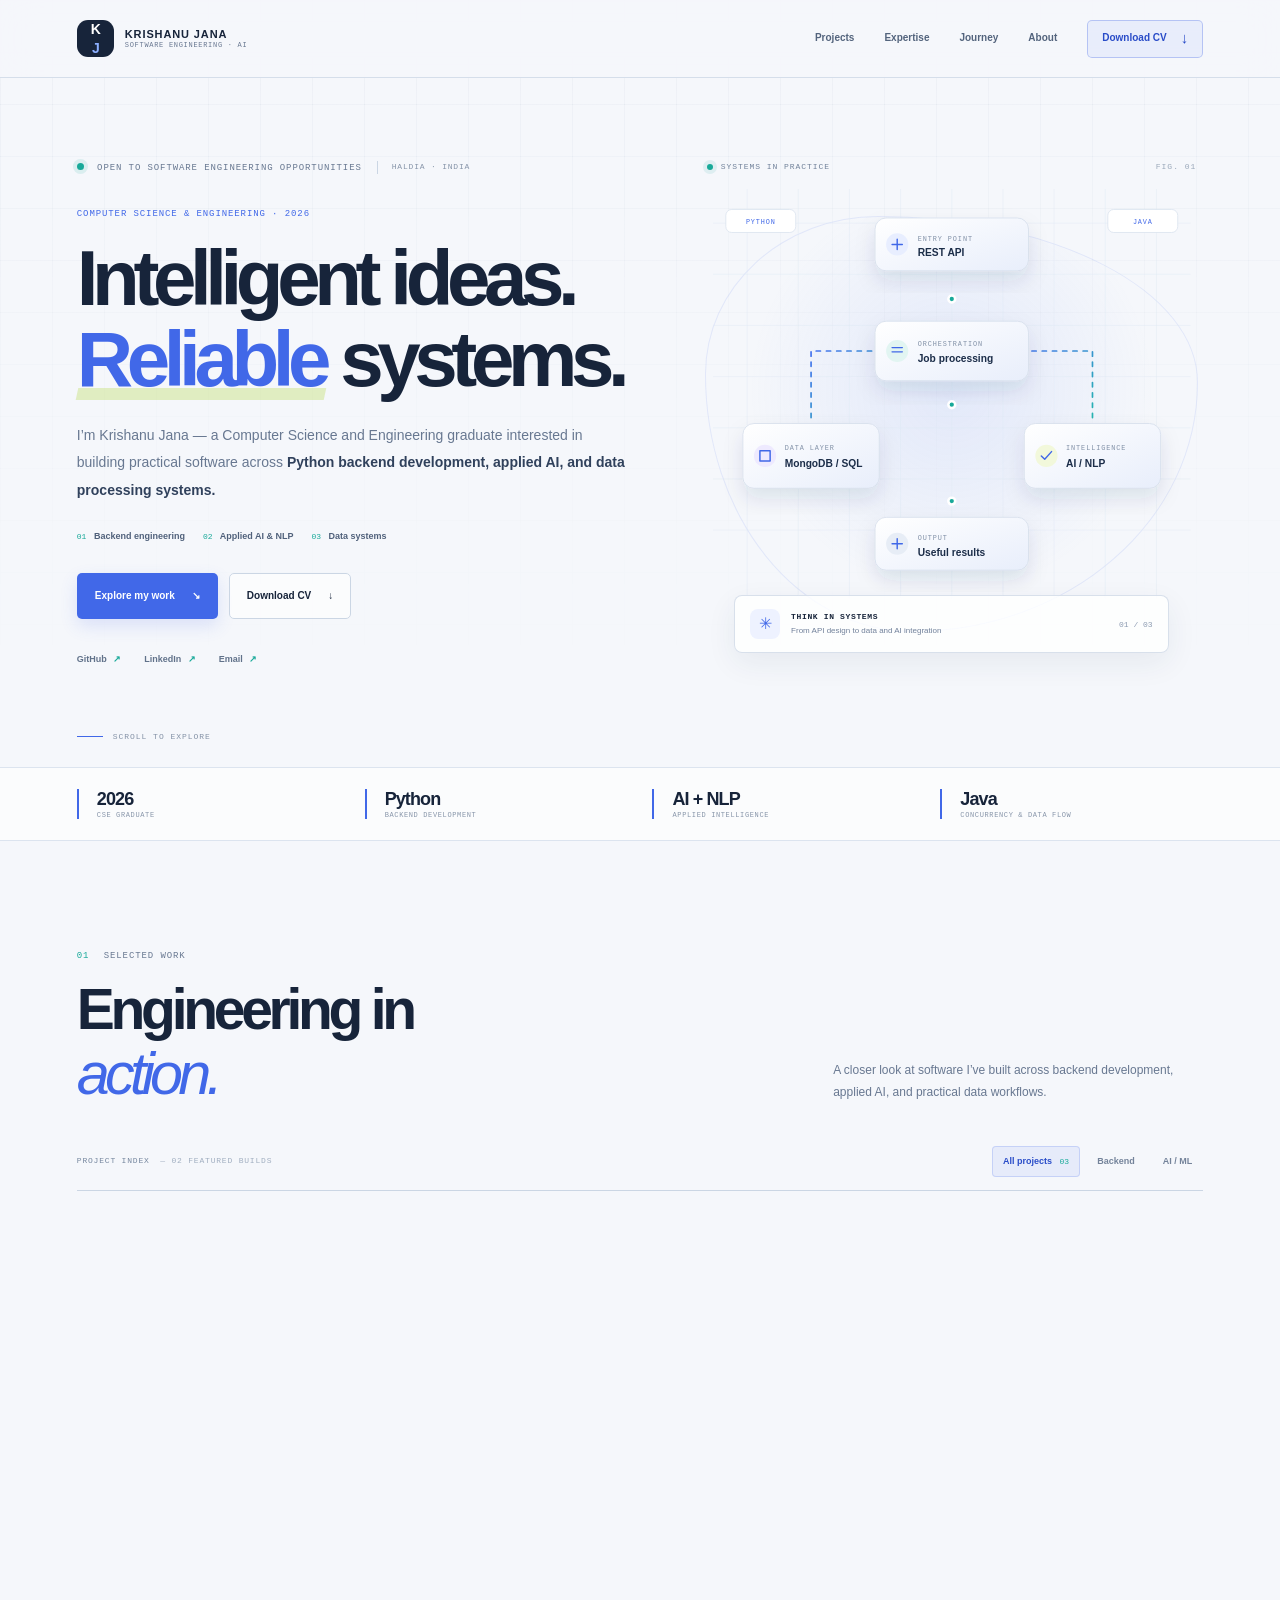
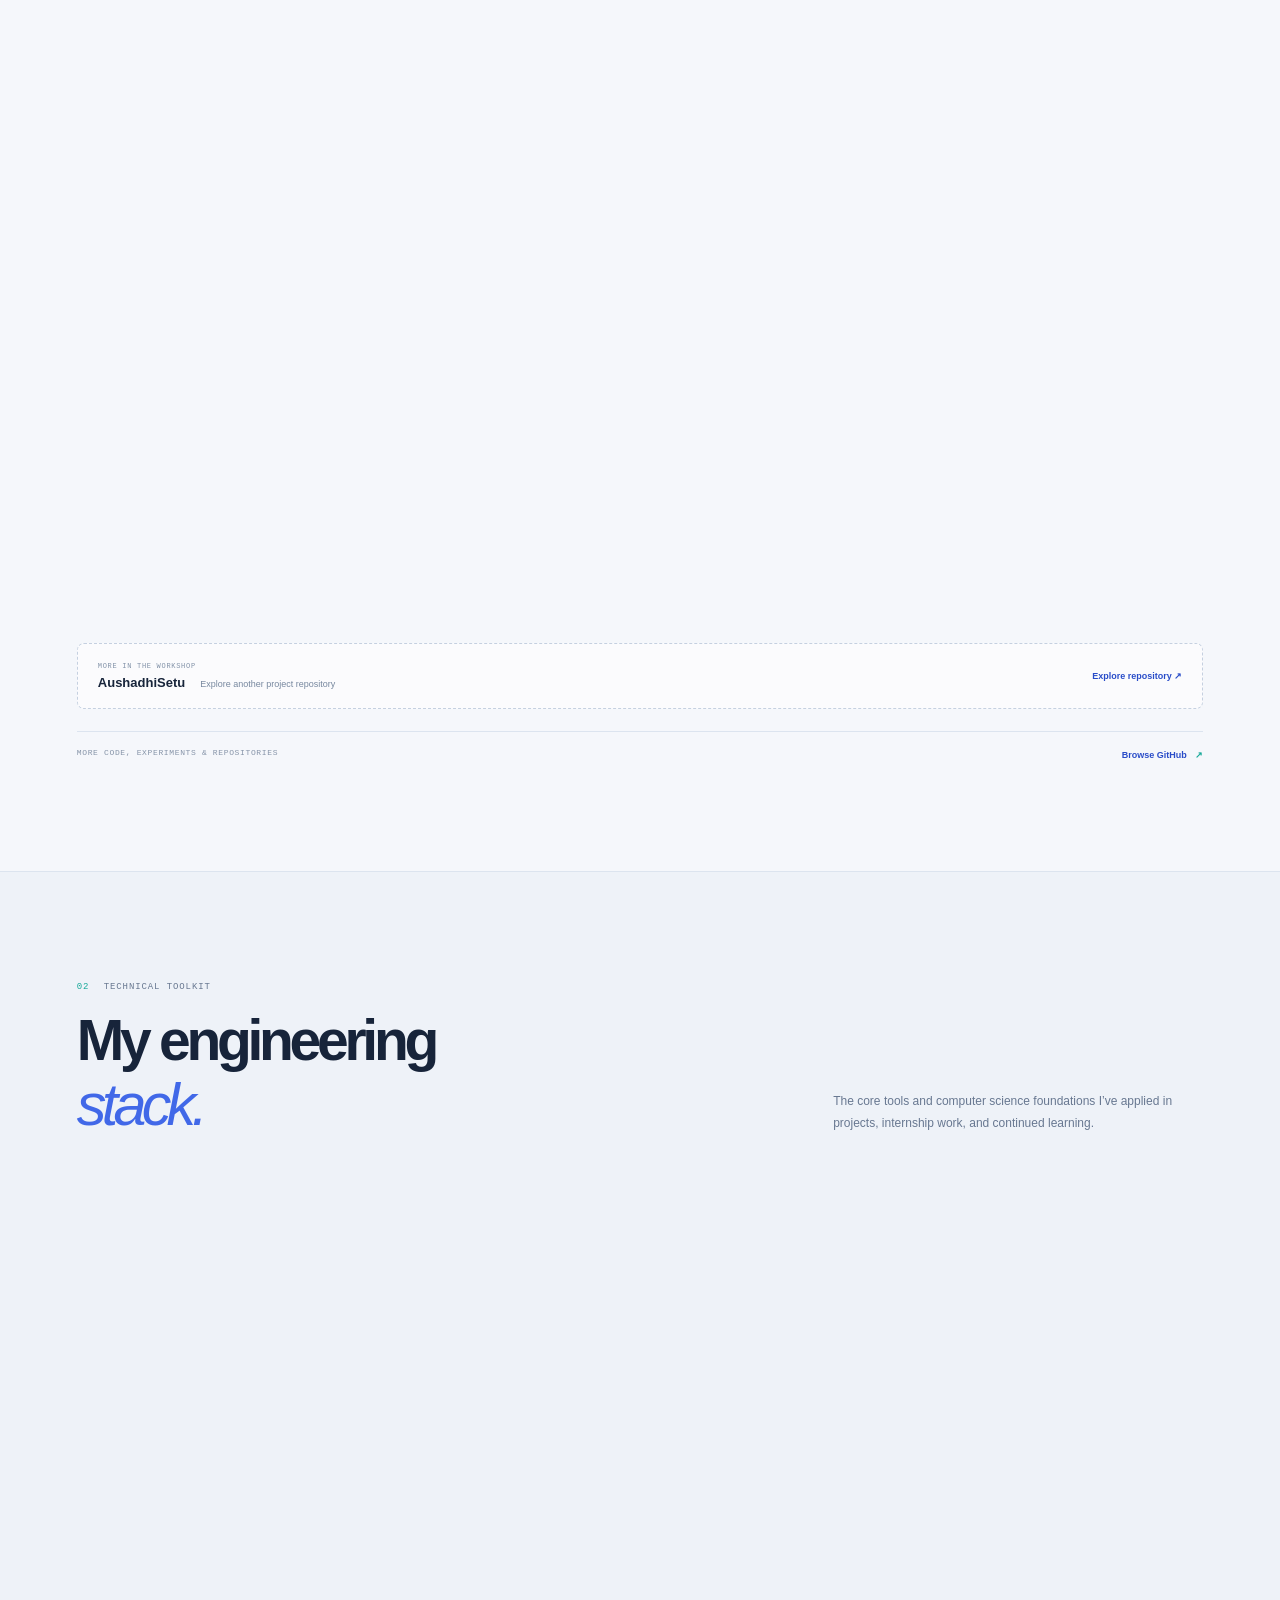
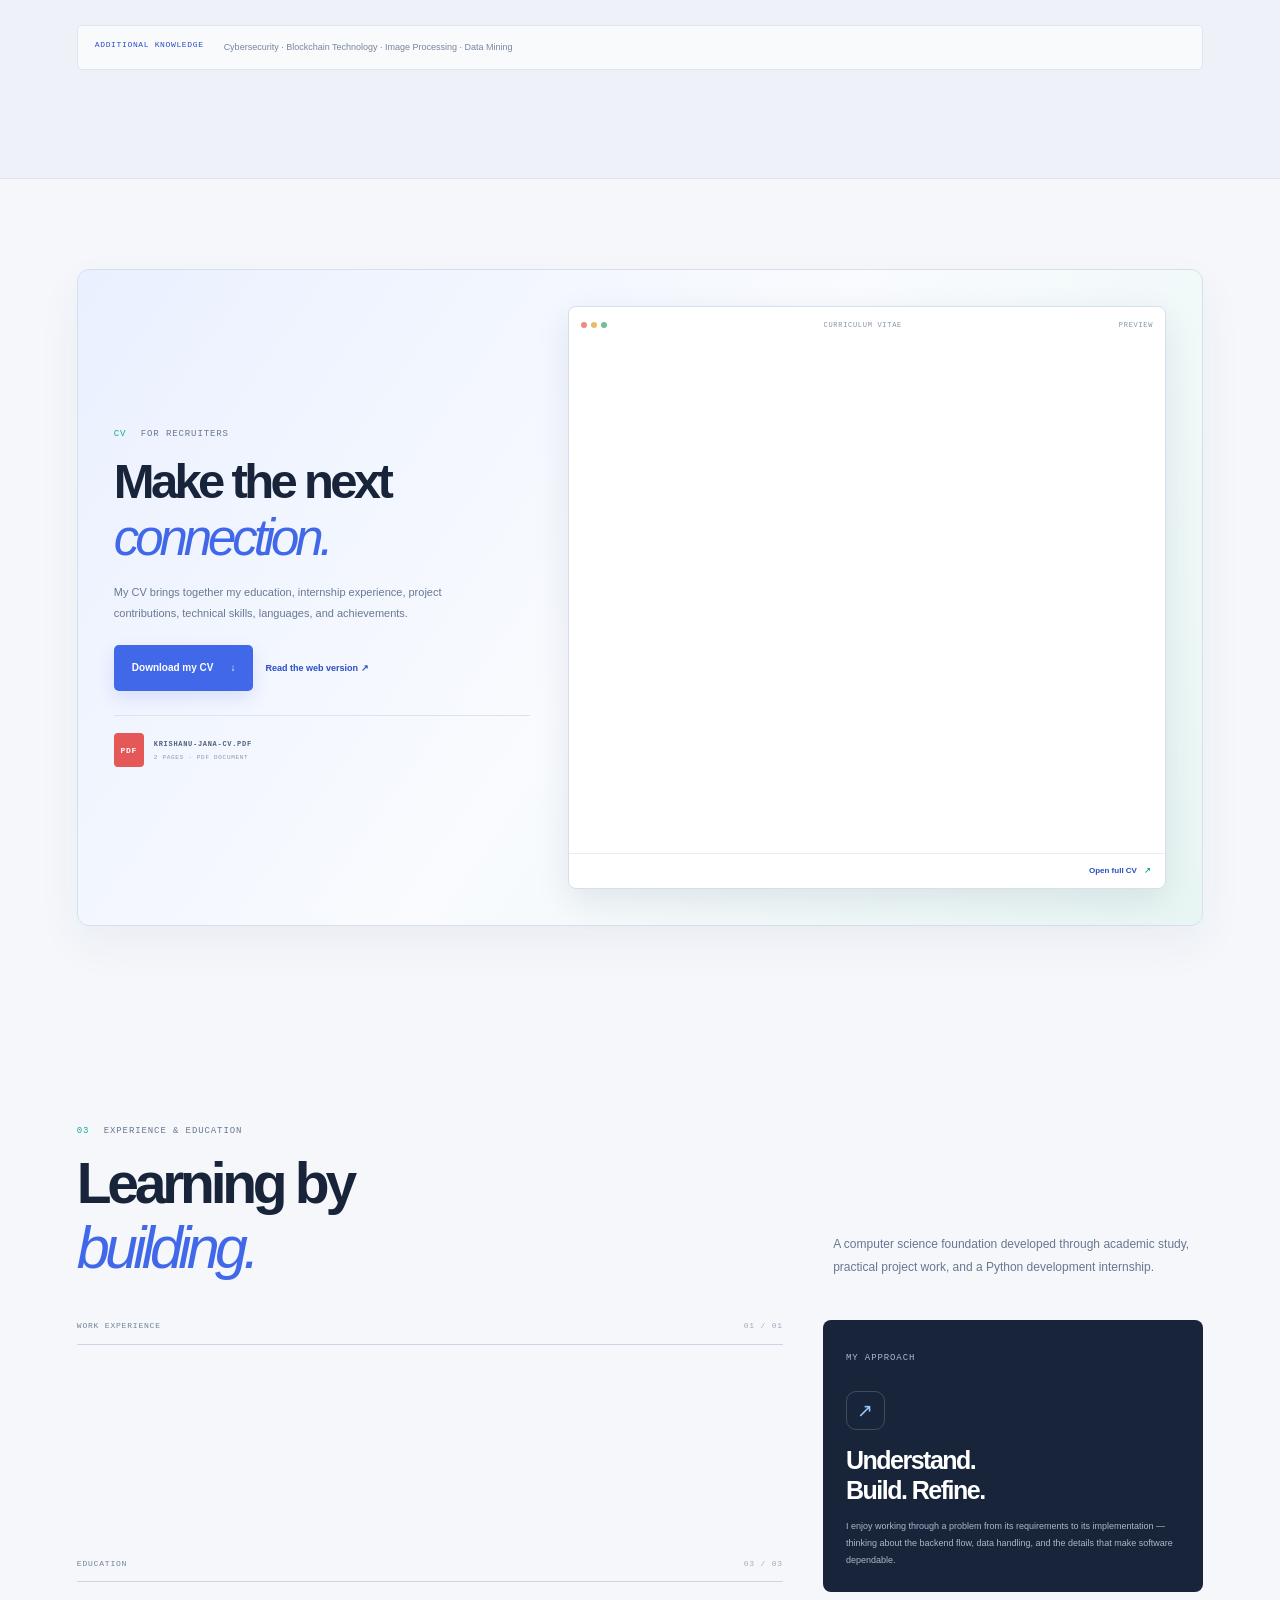
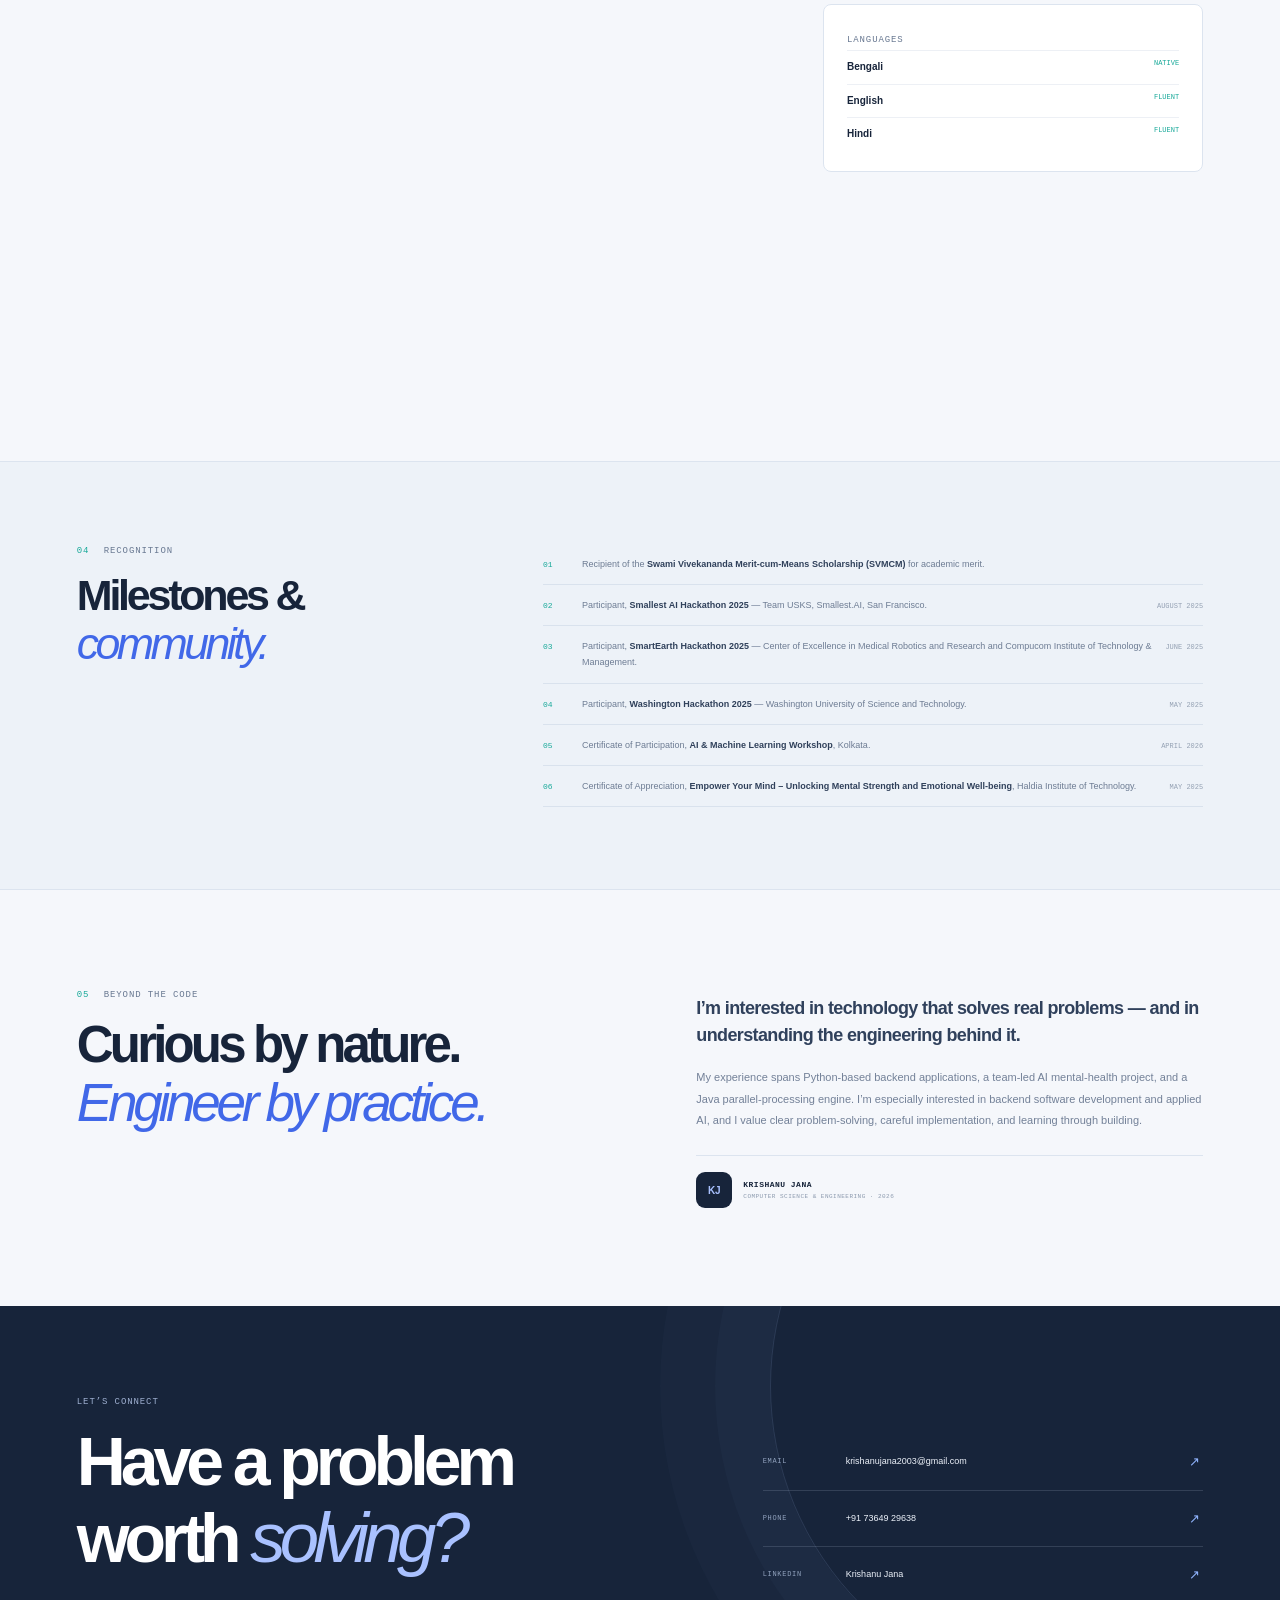
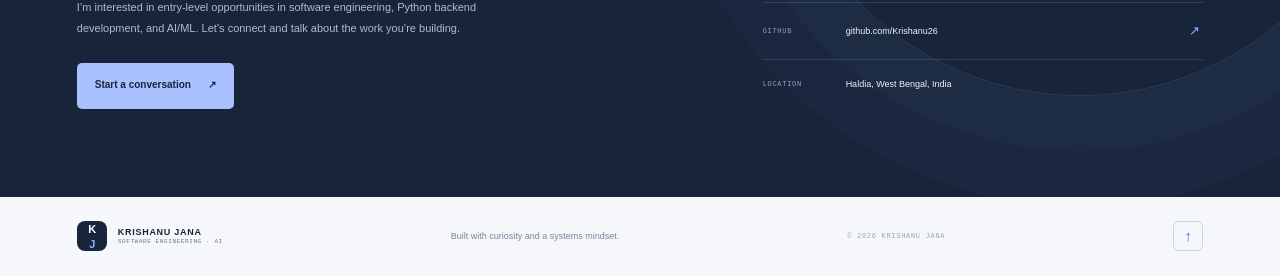
==== index.html @ 8192447e "Restore the CV-listed AI mental health project card" ====
<!doctype html>
<html lang="en">
<head>
  <meta charset="utf-8">
  <meta name="viewport" content="width=device-width,initial-scale=1">
  <meta name="description" content="Krishanu Jana — Computer Science and Engineering graduate focused on Python backend development, applied AI, and data systems. Explore projects, experience, and download the CV.">
  <meta name="theme-color" content="#f5f7fb">
  <meta name="color-scheme" content="light">
  <meta property="og:type" content="website">
  <meta property="og:title" content="Krishanu Jana — Backend & Applied AI Engineer">
  <meta property="og:description" content="Building intelligent applications and dependable software systems.">
  <meta property="og:url" content="https://krishanu26.github.io/">
  <meta http-equiv="Content-Security-Policy" content="default-src 'self'; script-src 'self'; style-src 'self' https://fonts.googleapis.com; font-src https://fonts.gstatic.com; img-src 'self' data:; frame-src 'self'; connect-src 'self'; object-src 'none'; base-uri 'self'; form-action 'self'">
  <title>Krishanu Jana — Backend &amp; Applied AI Engineer</title>
  <link rel="preconnect" href="https://fonts.googleapis.com">
  <link rel="preconnect" href="https://fonts.gstatic.com" crossorigin>
  <link href="https://fonts.googleapis.com/css2?family=DM+Mono:wght@400;500&family=DM+Sans:wght@400;500;600;700&family=Manrope:wght@400;500;600;700;800&display=swap" rel="stylesheet">
  <link rel="stylesheet" href="styles.css">
  <script src="script.js" defer></script>
</head>
<body>
  <div class="scroll-progress" aria-hidden="true"></div>
  <a class="skip-link" href="#main">Skip to content</a>

  <header class="site-header">
    <a class="brand" href="#home" aria-label="Krishanu Jana, home">
      <span class="brand-mark">K<span>J</span></span>
      <span class="brand-copy"><b>KRISHANU JANA</b><small>SOFTWARE ENGINEERING · AI</small></span>
    </a>
    <button class="menu-toggle" type="button" aria-expanded="false" aria-controls="primary-nav" aria-label="Toggle navigation">
      <span></span><span></span>
    </button>
    <nav class="primary-nav" id="primary-nav" aria-label="Main navigation">
      <a href="#work">Projects</a>
      <a href="#expertise">Expertise</a>
      <a href="#journey">Journey</a>
      <a href="#about">About</a>
      <a class="nav-download" id="nav-download-cv" href="cv.html" download>Download CV <span aria-hidden="true">↓</span></a>
    </nav>
  </header>

  <main id="main">
    <section class="hero section-wrap" id="home">
      <div class="hero-copy">
        <div class="hero-topline"><span class="eyebrow"><i></i> OPEN TO SOFTWARE ENGINEERING OPPORTUNITIES</span><span class="hero-location">HALDIA · INDIA</span></div>
        <p class="hero-kicker">COMPUTER SCIENCE &amp; ENGINEERING · 2026</p>
        <h1>Intelligent ideas.<br><span class="hero-highlight">Reliable</span> systems.</h1>
        <p class="hero-description">I’m Krishanu Jana — a Computer Science and Engineering graduate interested in building practical software across <strong>Python backend development, applied AI, and data processing systems.</strong></p>
        <div class="hero-specialties">
          <span><i>01</i> Backend engineering</span>
          <span><i>02</i> Applied AI &amp; NLP</span>
          <span><i>03</i> Data systems</span>
        </div>
        <div class="hero-actions">
          <a class="button button-primary" href="#work">Explore my work <span aria-hidden="true">↘</span></a>
          <a class="button button-outline" id="download-cv" href="cv.html" download>Download CV <span aria-hidden="true">↓</span></a>
        </div>
        <div class="hero-links">
          <a href="https://github.com/Krishanu26" target="_blank" rel="noopener noreferrer">GitHub <span>↗</span></a>
          <a href="https://linkedin.com/in/krishanu-jana-a36847341" target="_blank" rel="noopener noreferrer">LinkedIn <span>↗</span></a>
          <a href="mailto:krishanujana2003@gmail.com">Email <span>↗</span></a>
        </div>
      </div>

      <div class="hero-visual" aria-label="Illustration of a software system connecting APIs, processing workers and AI services">
        <div class="visual-label visual-label-top"><span class="pulse-dot"></span> SYSTEMS IN PRACTICE <b>FIG. 01</b></div>
        <svg class="system-map" viewBox="0 0 560 480" role="img" aria-labelledby="map-title map-desc">
          <title id="map-title">Backend and applied AI system map</title>
          <desc id="map-desc">A diagram showing a client request moving through an API gateway to a processing layer, connected to data storage and an AI service.</desc>
          <defs>
            <linearGradient id="lineBlue" x1="0" y1="0" x2="1" y2="1"><stop offset="0" stop-color="#4773ef"/><stop offset="1" stop-color="#26b7ad"/></linearGradient>
            <linearGradient id="nodeGlow" x1="0" y1="0" x2="1" y2="1"><stop offset="0" stop-color="#ffffff"/><stop offset="1" stop-color="#e8eefb"/></linearGradient>
            <filter id="softShadow" x="-40%" y="-40%" width="180%" height="180%"><feDropShadow dx="0" dy="12" stdDeviation="12" flood-color="#19315c" flood-opacity=".10"/></filter>
          </defs>
          <g class="map-grid">
            <path d="M0 40H560M0 100H560M0 160H560M0 220H560M0 280H560M0 340H560M0 400H560M40 0V480M100 0V480M160 0V480M220 0V480M280 0V480M340 0V480M400 0V480M460 0V480M520 0V480"/>
          </g>
          <g fill="none" stroke="url(#lineBlue)" stroke-width="2" stroke-linecap="round" stroke-dasharray="5 7">
            <path d="M280 95V155"/><path d="M280 225V280"/><path d="M280 350V385"/>
            <path d="M210 190H115V275"/><path d="M350 190H445V275"/>
          </g>
          <g class="map-node" filter="url(#softShadow)">
            <rect x="190" y="34" width="180" height="62" rx="13"/>
            <circle cx="216" cy="65" r="13" class="node-blue"/><path d="M210 65h12m-6-6v12" class="node-symbol"/>
            <text x="240" y="61" class="node-overline">ENTRY POINT</text><text x="240" y="79" class="node-title">REST API</text>
          </g>
          <g class="map-node" filter="url(#softShadow)">
            <rect x="190" y="155" width="180" height="70" rx="13"/>
            <circle cx="216" cy="190" r="13" class="node-teal"/><path d="M210 186h12m-12 5h12" class="node-symbol"/>
            <text x="240" y="184" class="node-overline">ORCHESTRATION</text><text x="240" y="203" class="node-title">Job processing</text>
          </g>
          <g class="map-node map-node-small" filter="url(#softShadow)">
            <rect x="35" y="275" width="160" height="76" rx="13"/>
            <circle cx="61" cy="313" r="13" class="node-violet"/><path d="M55 307h12v12H55z" class="node-symbol"/>
            <text x="84" y="306" class="node-overline">DATA LAYER</text><text x="84" y="326" class="node-title">MongoDB / SQL</text>
          </g>
          <g class="map-node map-node-small" filter="url(#softShadow)">
            <rect x="365" y="275" width="160" height="76" rx="13"/>
            <circle cx="391" cy="313" r="13" class="node-lime"/><path d="M385 313l4 4 8-9" class="node-symbol"/>
            <text x="414" y="306" class="node-overline">INTELLIGENCE</text><text x="414" y="326" class="node-title">AI / NLP</text>
          </g>
          <g class="map-node" filter="url(#softShadow)">
            <rect x="190" y="385" width="180" height="62" rx="13"/>
            <circle cx="216" cy="416" r="13" class="node-dark"/><path d="M210 416h12m-6-6v12" class="node-symbol"/>
            <text x="240" y="412" class="node-overline">OUTPUT</text><text x="240" y="430" class="node-title">Useful results</text>
          </g>
          <g class="map-tag"><rect x="15" y="24" width="82" height="27" rx="7"/><text x="56" y="41">PYTHON</text></g>
          <g class="map-tag"><rect x="463" y="24" width="82" height="27" rx="7"/><text x="504" y="41">JAVA</text></g>
          <circle cx="280" cy="129" r="4" class="signal-ring"/><circle cx="280" cy="253" r="4" class="signal-ring"/><circle cx="280" cy="366" r="4" class="signal-ring"/>
        </svg>
        <div class="visual-caption"><span class="caption-mark">✳</span><div><b>THINK IN SYSTEMS</b><small>From API design to data and AI integration</small></div><span class="caption-index">01 / 03</span></div>
      </div>
      <a class="scroll-note" href="#work"><span></span> SCROLL TO EXPLORE</a>
    </section>

    <section class="proof-strip">
      <div class="section-wrap proof-inner">
        <div><span class="proof-number">2026</span><span class="proof-label">CSE GRADUATE</span></div>
        <div><span class="proof-number">Python</span><span class="proof-label">BACKEND DEVELOPMENT</span></div>
        <div><span class="proof-number">AI + NLP</span><span class="proof-label">APPLIED INTELLIGENCE</span></div>
        <div><span class="proof-number">Java</span><span class="proof-label">CONCURRENCY &amp; DATA FLOW</span></div>
      </div>
    </section>

    <section class="work-section section-wrap section-space" id="work">
      <div class="section-heading">
        <div><p class="eyebrow"><span class="section-index">01</span> SELECTED WORK</p><h2>Engineering in<br><em>action.</em></h2></div>
        <p class="section-intro">A closer look at software I’ve built across backend development, applied AI, and practical data workflows.</p>
      </div>
      <div class="work-controls">
        <span class="control-label">PROJECT INDEX <b>— 02 FEATURED BUILDS</b></span>
        <div class="project-filters" role="group" aria-label="Filter projects">
          <button class="filter-button is-active" type="button" data-filter="all" aria-pressed="true">All projects <span>03</span></button>
          <button class="filter-button" type="button" data-filter="backend" aria-pressed="false">Backend</button>
          <button class="filter-button" type="button" data-filter="ai" aria-pressed="false">AI / ML</button>
        </div>
      </div>

      <div class="project-grid">
        <article class="project-card project-featured reveal" data-category="backend">
          <div class="project-visual dataflow-visual">
            <div class="project-visual-top"><span>01 / BACKEND SYSTEMS</span><span>JAVA · SPRING BOOT</span></div>
            <div class="dataflow-art">
              <div class="flow-block flow-input"><small>INPUT</small><b>CSV</b><span>DATASET</span></div>
              <div class="flow-arrow">→</div>
              <div class="flow-block flow-split"><small>PARTITION</small><div class="split-lines"><i></i><i></i><i></i><i></i></div></div>
              <div class="flow-arrow">→</div>
              <div class="worker-stack"><small>WORKER POOL</small><div><i></i><i></i><i></i></div><div><i></i><i></i><i></i></div></div>
              <div class="flow-arrow">→</div>
              <div class="flow-block flow-output"><small>AGGREGATE</small><b>Σ</b><span>RESULT</span></div>
            </div>
            <div class="project-visual-foot"><span>BOUNDED CONCURRENCY</span><span>MAP → PROCESS → REDUCE</span></div>
          </div>
          <div class="project-body">
            <div class="project-title-line"><div><span class="project-type">JAVA · DATA PROCESSING</span><h3>DataFlow</h3><small class="project-date">JAN 2024 — DEC 2024</small></div><span class="project-no">01</span></div>
            <p>MapReduce-style parallel processing engine for CSV analytics. Partitions datasets, executes concurrent work, and combines results through a bounded worker architecture.</p>
            <ul class="project-points">
              <li>Implemented COUNT, SUM, AVG, MIN, and MAX with grouped aggregation and BigDecimal precision.</li>
              <li>Designed bounded thread pools, backpressure, queue saturation handling, and graceful shutdown.</li>
              <li>Built asynchronous REST endpoints for job submission, monitoring, and result retrieval.</li>
            </ul>
            <div class="tag-list"><span>Java 17</span><span>Spring Boot</span><span>Multithreading</span><span>Maven</span><span>JUnit 5</span></div>
            <a class="project-link" href="https://github.com/Krishanu26/Dataflow-distributed-engine" target="_blank" rel="noopener noreferrer">View source code <span>↗</span></a>
          </div>
        </article>


        <article class="project-card reveal" data-category="ai">
          <div class="project-visual mental-visual">
            <div class="project-visual-top"><span>02 / APPLIED AI</span><span>PYTHON · FLASK</span></div>
            <div class="mental-art">
              <div class="mental-art-top"><span>ASSESSMENT FLOW</span><span class="flow-status"><i></i> MODULE VIEW</span></div>
              <div class="mental-question"><small>STRUCTURED CHECK-IN</small><b>21-question<br>BDI-II workflow</b><span>Response processing → Score calculation</span></div>
              <div class="mental-steps"><span><i>01</i> QUESTIONNAIRE</span><span><i>02</i> PROCESSING</span><span><i>03</i> RESULT</span></div>
              <div class="mental-wave"><svg viewBox="0 0 320 44" aria-hidden="true"><path d="M0 23h34l9-9 12 20 13-28 13 19h36l9-12 10 15 11-23 12 22h38l12-9 10 13 14-23 11 16h66" fill="none" stroke="currentColor" stroke-width="2" stroke-linecap="round" stroke-linejoin="round"/></svg></div>
            </div>
            <div class="project-visual-foot"><span>BACKEND DEVELOPER &amp; LEAD</span><span>JAN 2025 — JUN 2026</span></div>
          </div>
          <div class="project-body">
            <div class="project-title-line"><div><span class="project-type">AI · HEALTHCARE APPLICATION</span><h3>AI Mental Health Screening and Support System</h3><small class="project-date">JAN 2025 — JUN 2026</small></div><span class="project-no">02</span></div>
            <p>Team project combining a structured BDI-II self-assessment workflow with AI-assisted chat support and backend data processing.</p>
            <ul class="project-points">
              <li>Led backend development in Python and Flask across a three-member team.</li>
              <li>Integrated chatbot, assessment engine, and database components.</li>
              <li>Contributed to response processing, automated score calculation, and severity classification.</li>
            </ul>
            <div class="tag-list"><span>Python</span><span>Flask</span><span>MongoDB</span><span>LLaMA 3</span><span>NLP</span><span>Scikit-learn</span></div>
            <a class="project-link" href="https://github.com/Krishanu26/AI-Mental-Health-Screening-and-Support-System" target="_blank" rel="noopener noreferrer">View source code <span>↗</span></a>
            <p class="project-note">An educational self-assessment project, not a clinical diagnostic service.</p>
          </div>
        </article>
      </div>

      <div class="project-more">
        <div><span class="eyebrow">MORE IN THE WORKSHOP</span><b>AushadhiSetu</b><small>Explore another project repository</small></div>
        <a href="https://github.com/Krishanu26/AushadhiSetu" target="_blank" rel="noopener noreferrer">Explore repository ↗</a>
      </div>
      <div class="all-projects"><span>MORE CODE, EXPERIMENTS &amp; REPOSITORIES</span><a href="https://github.com/Krishanu26?tab=repositories" target="_blank" rel="noopener noreferrer">Browse GitHub <span>↗</span></a></div>
    </section>

    <section class="expertise-section" id="expertise">
      <div class="section-wrap section-space">
        <div class="section-heading">
          <div><p class="eyebrow"><span class="section-index">02</span> TECHNICAL TOOLKIT</p><h2>My engineering<br><em>stack.</em></h2></div>
          <p class="section-intro">The core tools and computer science foundations I’ve applied in projects, internship work, and continued learning.</p>
        </div>
        <div class="expertise-grid">
          <article class="expertise-card reveal"><span class="expertise-icon icon-python">Py</span><small>01 / BUILD</small><h3>Programming</h3><p>Python, Java, C, C++</p><div class="expertise-bottom"><span>LANGUAGES</span><span>↗</span></div></article>
          <article class="expertise-card reveal"><span class="expertise-icon icon-api">API</span><small>02 / CONNECT</small><h3>Backend &amp; APIs</h3><p>Flask, RESTful APIs, backend development</p><div class="expertise-bottom"><span>SERVICES</span><span>↗</span></div></article>
          <article class="expertise-card reveal"><span class="expertise-icon icon-data">DB</span><small>03 / STORE</small><h3>Data &amp; Cloud</h3><p>MySQL, MongoDB, Microsoft Azure</p><div class="expertise-bottom"><span>DATABASES</span><span>↗</span></div></article>
          <article class="expertise-card reveal"><span class="expertise-icon icon-ai">AI</span><small>04 / LEARN</small><h3>AI &amp; Machine Learning</h3><p>NLP, Scikit-learn, CountVectorizer, TF-IDF, Logistic Regression, LLaMA 3</p><div class="expertise-bottom"><span>INTELLIGENCE</span><span>↗</span></div></article>
          <article class="expertise-card reveal"><span class="expertise-icon icon-core">CS</span><small>05 / UNDERSTAND</small><h3>CS Fundamentals</h3><p>OOP, DSA, DAA, DBMS, Operating Systems, Computer Networks, COA</p><div class="expertise-bottom"><span>FOUNDATIONS</span><span>↗</span></div></article>
          <article class="expertise-card reveal"><span class="expertise-icon icon-tools">⌘</span><small>06 / SHIP</small><h3>Engineering Tools</h3><p>Git, GitHub, Maven, JUnit 5, multithreading, concurrency</p><div class="expertise-bottom"><span>WORKFLOW</span><span>↗</span></div></article>
        </div>
        <div class="knowledge-line"><span>ADDITIONAL KNOWLEDGE</span><p>Cybersecurity · Blockchain Technology · Image Processing · Data Mining</p></div>
      </div>
    </section>

    <section class="resume-section section-wrap section-space" id="resume">
      <div class="resume-shell">
        <div class="resume-copy-block">
          <p class="eyebrow"><span class="section-index">CV</span> FOR RECRUITERS</p>
          <h2>Make the next<br><em>connection.</em></h2>
          <p>My CV brings together my education, internship experience, project contributions, technical skills, languages, and achievements.</p>
          <div class="resume-actions">
            <a class="button button-primary cv-download" href="cv.html" download>Download my CV <span aria-hidden="true">↓</span></a>
            <a class="resume-web-link" href="cv.html" target="_blank" rel="noopener noreferrer">Read the web version ↗</a>
          </div>
          <div class="resume-file-meta"><span class="file-icon">PDF</span><span><b>KRISHANU-JANA-CV.PDF</b><small>2 PAGES · PDF DOCUMENT</small></span></div>
        </div>
        <div class="resume-preview">
          <div class="preview-top"><span><i></i><i></i><i></i></span><b>CURRICULUM VITAE</b><span>PREVIEW</span></div>
          <iframe src="cv.html" title="Online preview of Krishanu Jana's CV" loading="lazy"></iframe>
          <a class="preview-open" href="cv.html" target="_blank" rel="noopener noreferrer">Open full CV <span>↗</span></a>
        </div>
      </div>
    </section>

    <section class="journey-section section-wrap section-space" id="journey">
      <div class="section-heading">
        <div><p class="eyebrow"><span class="section-index">03</span> EXPERIENCE &amp; EDUCATION</p><h2>Learning by<br><em>building.</em></h2></div>
        <p class="section-intro">A computer science foundation developed through academic study, practical project work, and a Python development internship.</p>
      </div>
      <div class="journey-grid">
        <div class="timeline">
          <div class="timeline-heading"><span>WORK EXPERIENCE</span><i>01 / 01</i></div>
          <article class="timeline-item reveal"><span class="timeline-date">FEB 2025 — AUG 2025</span><div class="timeline-marker"></div><div class="timeline-content"><small>PYTHON DEVELOPER INTERN</small><h3>Jadavpur University</h3><p class="timeline-place">Department of Computer Science &amp; Engineering</p><p>Developed a Python-based BDI-II assessment application with a 21-question questionnaire, backend response processing, automated score calculation, and severity classification.</p><div class="tag-list"><span>Python</span><span>Flask</span><span>Assessment Workflows</span></div></div></article>
          <div class="timeline-heading education-heading"><span>EDUCATION</span><i>03 / 03</i></div>
          <article class="timeline-item reveal"><span class="timeline-date">2023 — 2026</span><div class="timeline-marker"></div><div class="timeline-content"><small>BACHELOR OF TECHNOLOGY</small><h3>Haldia Institute of Technology</h3><p class="timeline-place">Computer Science &amp; Engineering · MAKAUT</p><p class="grade">CGPA <b>7.33 / 10</b></p></div></article>
          <article class="timeline-item reveal"><span class="timeline-date">2019 — 2022</span><div class="timeline-marker"></div><div class="timeline-content"><small>DIPLOMA</small><h3>Global Institute of Science &amp; Technology</h3><p class="timeline-place">Computer Science &amp; Technology · WBSCTE</p><p class="grade">CGPA <b>8.0 / 10</b></p></div></article>
          <article class="timeline-item reveal"><span class="timeline-date">2019</span><div class="timeline-marker"></div><div class="timeline-content"><small>SECONDARY EDUCATION</small><h3>Rampur Vivekananda Mission Vidyamandir</h3><p class="timeline-place">WBBSE</p><p class="grade">Result <b>45.80%</b></p></div></article>
        </div>
        <aside class="journey-aside">
          <div class="aside-card"><span class="eyebrow">MY APPROACH</span><div class="approach-mark">↗</div><h3>Understand.<br>Build. Refine.</h3><p>I enjoy working through a problem from its requirements to its implementation — thinking about the backend flow, data handling, and the details that make software dependable.</p></div>
          <div class="language-card"><span class="eyebrow">LANGUAGES</span><div><b>Bengali</b><small>NATIVE</small></div><div><b>English</b><small>FLUENT</small></div><div><b>Hindi</b><small>FLUENT</small></div></div>
        </aside>
      </div>
    </section>

    <section class="recognition-section">
      <div class="section-wrap recognition-inner">
        <div><p class="eyebrow"><span class="section-index">04</span> RECOGNITION</p><h2>Milestones &amp;<br><em>community.</em></h2></div>
        <div class="achievement-list">
          <article><span>01</span><p>Recipient of the <b>Swami Vivekananda Merit-cum-Means Scholarship (SVMCM)</b> for academic merit.</p></article>
          <article><span>02</span><p>Participant, <b>Smallest AI Hackathon 2025</b> — Team USKS, Smallest.AI, San Francisco.</p><small>AUGUST 2025</small></article>
          <article><span>03</span><p>Participant, <b>SmartEarth Hackathon 2025</b> — Center of Excellence in Medical Robotics and Research and Compucom Institute of Technology &amp; Management.</p><small>JUNE 2025</small></article>
          <article><span>04</span><p>Participant, <b>Washington Hackathon 2025</b> — Washington University of Science and Technology.</p><small>MAY 2025</small></article>
          <article><span>05</span><p>Certificate of Participation, <b>AI &amp; Machine Learning Workshop</b>, Kolkata.</p><small>APRIL 2026</small></article>
          <article><span>06</span><p>Certificate of Appreciation, <b>Empower Your Mind – Unlocking Mental Strength and Emotional Well-being</b>, Haldia Institute of Technology.</p><small>MAY 2025</small></article>
        </div>
      </div>
    </section>

    <section class="about-section section-wrap section-space" id="about">
      <div class="about-layout">
        <div><p class="eyebrow"><span class="section-index">05</span> BEYOND THE CODE</p><h2>Curious by nature.<br><em>Engineer by practice.</em></h2></div>
        <div class="about-copy"><p class="about-lede">I’m interested in technology that solves real problems — and in understanding the engineering behind it.</p><p>My experience spans Python-based backend applications, a team-led AI mental-health project, and a Java parallel-processing engine. I’m especially interested in backend software development and applied AI, and I value clear problem-solving, careful implementation, and learning through building.</p><div class="about-signoff"><span>KJ</span><p>KRISHANU JANA<br><small>COMPUTER SCIENCE &amp; ENGINEERING · 2026</small></p></div></div>
      </div>
    </section>

    <section class="contact-section" id="contact">
      <div class="contact-orbit" aria-hidden="true"></div>
      <div class="section-wrap contact-layout">
        <div class="contact-copy"><p class="eyebrow">LET’S CONNECT</p><h2>Have a problem<br>worth <em>solving?</em></h2><p>I’m interested in entry-level opportunities in software engineering, Python backend development, and AI/ML. Let’s connect and talk about the work you’re building.</p><a class="button button-primary" href="mailto:krishanujana2003@gmail.com">Start a conversation <span>↗</span></a></div>
        <div class="contact-details">
          <a href="mailto:krishanujana2003@gmail.com"><small>EMAIL</small><b>krishanujana2003@gmail.com</b><span>↗</span></a>
          <a href="tel:+917364929638"><small>PHONE</small><b>+91 73649 29638</b><span>↗</span></a>
          <a href="https://linkedin.com/in/krishanu-jana-a36847341" target="_blank" rel="noopener noreferrer"><small>LINKEDIN</small><b>Krishanu Jana</b><span>↗</span></a>
          <a href="https://github.com/Krishanu26" target="_blank" rel="noopener noreferrer"><small>GITHUB</small><b>github.com/Krishanu26</b><span>↗</span></a>
          <div class="contact-location"><small>LOCATION</small><b>Haldia, West Bengal, India</b></div>
        </div>
      </div>
    </section>
  </main>

  <footer class="site-footer">
    <a class="brand footer-brand" href="#home"><span class="brand-mark">K<span>J</span></span><span class="brand-copy"><b>KRISHANU JANA</b><small>SOFTWARE ENGINEERING · AI</small></span></a>
    <p>Built with curiosity and a systems mindset.</p>
    <span>© <span id="current-year">2026</span> KRISHANU JANA</span>
    <a class="back-to-top" href="#home" aria-label="Back to top">↑</a>
  </footer>
</body>
</html>
---- styles.css ----
:root {
  color-scheme: light;
  --paper: #f5f7fb;
  --white: #ffffff;
  --ink: #17243a;
  --ink-soft: #30415c;
  --muted: #687891;
  --faint: #91a0b5;
  --line: #dce4ef;
  --line-strong: #cbd6e4;
  --blue: #4168e8;
  --blue-dark: #294cc8;
  --teal: #18a999;
  --lime: #b9db58;
  --violet: #8f7de8;
  --mono: "DM Mono", "Courier New", monospace;
  --sans: "DM Sans", Arial, sans-serif;
  --display: "Manrope", "DM Sans", Arial, sans-serif;
}
* { box-sizing: border-box; }
html { scroll-behavior: smooth; scroll-padding-top: 88px; }
body { margin: 0; background: var(--paper); color: var(--ink); font: 15px/1.65 var(--sans); -webkit-font-smoothing: antialiased; }
body::before { position: fixed; inset: 0; z-index: -1; pointer-events: none; background-image: linear-gradient(rgba(67, 94, 138, .045) 1px, transparent 1px), linear-gradient(90deg, rgba(67, 94, 138, .045) 1px, transparent 1px); background-size: 52px 52px; content: ""; mask-image: linear-gradient(to bottom, black, transparent 75%); }
a { color: inherit; text-decoration: none; }
button { color: inherit; font: inherit; }
::selection { background: rgba(65,104,232,.2); color: var(--ink); }
:focus-visible { outline: 3px solid rgba(65,104,232,.55); outline-offset: 4px; }
.skip-link { position: fixed; top: 10px; left: 10px; z-index: 100; padding: 10px 14px; transform: translateY(-160%); background: var(--blue); color: white; font-weight: 700; }
.skip-link:focus { transform: translateY(0); }
.scroll-progress { position: fixed; top: 0; left: 0; z-index: 90; width: 0; height: 3px; background: linear-gradient(90deg,var(--blue),var(--teal),var(--lime)); }
.section-wrap { width: min(1160px, 88%); margin-inline: auto; }
.section-space { padding-top: 108px; padding-bottom: 108px; }
.site-header { position: sticky; top: 0; z-index: 50; display: flex; height: 78px; align-items: center; justify-content: space-between; padding: 0 max(calc((100vw - 1160px)/2),6%); border-bottom: 1px solid rgba(203,214,228,.75); background: rgba(245,247,251,.9); backdrop-filter: blur(18px); }
.brand { display: inline-flex; align-items: center; gap: 11px; }
.brand-mark { display: grid; width: 37px; height: 37px; place-items: center; border-radius: 11px; background: var(--ink); color: white; font: 800 14px var(--display); letter-spacing: -.08em; }
.brand-mark span { color: #8cafff; }
.brand-copy { display: flex; flex-direction: column; gap: 1px; }
.brand-copy b { color: var(--ink); font: 800 11px var(--display); letter-spacing: .08em; }
.brand-copy small { color: var(--muted); font: 7px var(--mono); letter-spacing: .1em; }
.primary-nav { display: flex; align-items: center; gap: 30px; color: #53647d; font-size: 10px; font-weight: 700; }
.primary-nav a { transition: color .2s ease, background .2s ease, border-color .2s ease; }
.primary-nav a:hover { color: var(--blue); }
.primary-nav .nav-download { display: inline-flex; min-height: 38px; align-items: center; gap: 14px; padding: 0 14px; border: 1px solid rgba(65,104,232,.3); border-radius: 5px; background: rgba(65,104,232,.07); color: var(--blue-dark); }
.nav-download span { font-size: 15px; }
.menu-toggle { display: none; }
.hero { position: relative; display: grid; min-height: 640px; grid-template-columns: 1.06fr .94fr; align-items: center; gap: 55px; padding-top: 76px; padding-bottom: 94px; }
.hero-copy { position: relative; z-index: 2; }
.hero-topline { display: flex; flex-wrap: wrap; align-items: center; gap: 15px; margin-bottom: 32px; }
.eyebrow, .hero-kicker, .hero-location, .section-index, .control-label, .project-visual-top, .project-visual-foot, .project-type, .project-date, .project-no, .expertise-card > small, .expertise-bottom, .timeline-heading, .timeline-date, .timeline-content > small, .resume-file-meta, .preview-top, .contact-details small, .site-footer > span { font: 9px/1.6 var(--mono); letter-spacing: .1em; }
.eyebrow { margin: 0; color: var(--muted); }
.eyebrow i { display: inline-block; width: 7px; height: 7px; margin-right: 7px; border-radius: 50%; background: var(--teal); box-shadow: 0 0 0 4px rgba(24,169,153,.12); }
.hero-location { padding-left: 14px; border-left: 1px solid var(--line-strong); color: #8795a9; font-size: 8px; }
.hero-kicker { margin: 0 0 17px; color: var(--blue); font-size: 9px; font-weight: 500; }
.hero h1 { margin: 0 0 23px; color: var(--ink); font: 800 clamp(54px,6.1vw,81px)/1.03 var(--display); letter-spacing: -.082em; }
.hero-highlight { position: relative; z-index: 0; color: var(--blue); }
.hero-highlight::after { position: absolute; right: 0; bottom: 3px; left: 0; z-index: -1; height: 12px; background: rgba(185,219,88,.35); content: ""; transform: skewX(-12deg); }
.hero-description { max-width: 550px; margin: 0; color: var(--muted); font-size: 14px; line-height: 1.95; }
.hero-description strong { color: var(--ink-soft); font-weight: 700; }
.hero-specialties { display: flex; flex-wrap: wrap; gap: 10px 18px; margin-top: 25px; }
.hero-specialties span { color: #50617b; font-size: 9px; font-weight: 600; }
.hero-specialties i { margin-right: 5px; color: var(--teal); font: 8px var(--mono); font-style: normal; }
.hero-actions { display: flex; flex-wrap: wrap; gap: 11px; margin-top: 29px; }
.button { display: inline-flex; min-height: 46px; align-items: center; justify-content: center; gap: 17px; padding: 0 17px; border: 1px solid transparent; border-radius: 5px; font-size: 10px; font-weight: 700; transition: transform .2s ease, box-shadow .2s ease, background .2s ease; }
.button:hover { transform: translateY(-2px); }
.button-primary { background: var(--blue); color: #fff; box-shadow: 0 7px 17px rgba(65,104,232,.15); }
.button-primary:hover { background: var(--blue-dark); box-shadow: 0 10px 23px rgba(65,104,232,.23); }
.button-outline { border-color: var(--line-strong); background: rgba(255,255,255,.6); color: var(--ink); }
.button-outline:hover { border-color: var(--blue); color: var(--blue-dark); }
.hero-links { display: flex; gap: 23px; margin-top: 33px; color: #61728a; font-size: 9px; font-weight: 700; }
.hero-links a { transition: color .2s ease; }.hero-links a:hover { color: var(--blue); }.hero-links span { margin-left: 4px; color: var(--teal); }
.hero-visual { position: relative; display: flex; min-height: 475px; flex-direction: column; align-items: center; justify-content: center; padding: 35px 13px 20px; }
.hero-visual::before { position: absolute; top: 12%; right: 1%; bottom: 8%; left: 1%; z-index: -1; border: 1px solid rgba(65,104,232,.1); border-radius: 35% 65% 58% 42% / 38% 40% 60% 62%; background: radial-gradient(circle at 50% 42%,rgba(101,139,242,.13),transparent 59%); content: ""; }
.visual-label { position: absolute; top: 8px; right: 7px; left: 7px; display: flex; align-items: center; gap: 8px; color: #71829a; font: 8px var(--mono); letter-spacing: .12em; }
.visual-label b { margin-left: auto; color: #9aa8ba; font-weight: 400; }
.pulse-dot { width: 6px; height: 6px; border-radius: 50%; background: var(--teal); box-shadow: 0 0 0 4px rgba(24,169,153,.1); }
.system-map { width: 100%; max-width: 550px; overflow: visible; }
.map-grid { fill: none; stroke: #d9e3f0; stroke-width: .8; opacity: .5; }
.map-node rect { fill: url(#nodeGlow); stroke: #d6dfeb; stroke-width: 1; }
.node-blue { fill: #e8eeff; }.node-teal { fill: #e2f5f2; }.node-violet { fill: #eeeaff; }.node-lime { fill: #f2f8db; }.node-dark { fill: #e7edf6; }
.node-symbol { fill: none; stroke: var(--blue); stroke-width: 1.7; stroke-linecap: round; stroke-linejoin: round; }
.node-overline { fill: #8291a7; font: 8px var(--mono); letter-spacing: 1.1px; }
.node-title { fill: #1c2d49; font: 700 12px var(--display); }
.map-tag rect { fill: #fff; stroke: #dce4ef; }.map-tag text { fill: var(--blue); font: 8px var(--mono); text-anchor: middle; letter-spacing: 1px; }
.signal-ring { fill: var(--teal); stroke: white; stroke-width: 3; }
.visual-caption { display: flex; width: 91%; align-items: center; gap: 11px; margin-top: -3px; padding: 13px 15px; border: 1px solid rgba(203,214,228,.75); border-radius: 8px; background: rgba(255,255,255,.8); box-shadow: 0 10px 30px rgba(31,52,88,.07); }
.caption-mark { display: grid; width: 30px; height: 30px; place-items: center; border-radius: 8px; background: #eef2ff; color: var(--blue); font-size: 16px; }
.visual-caption b, .visual-caption small { display: block; }.visual-caption b { color: var(--ink); font: 700 8px var(--mono); letter-spacing: .08em; }.visual-caption small { margin-top: 3px; color: #71819a; font-size: 8px; }
.caption-index { margin-left: auto; color: #8c9bb0; font: 8px var(--mono); }
.scroll-note { position: absolute; bottom: 26px; left: 0; display: flex; align-items: center; gap: 10px; color: #8492a6; font: 8px var(--mono); letter-spacing: .12em; }.scroll-note span { width: 26px; height: 1px; background: var(--blue); }
.proof-strip { border-block: 1px solid var(--line); background: rgba(255,255,255,.6); }
.proof-inner { display: grid; grid-template-columns: repeat(4,1fr); gap: 25px; padding-top: 21px; padding-bottom: 21px; }
.proof-inner > div { display: flex; flex-direction: column; gap: 1px; padding-left: 18px; border-left: 2px solid var(--blue); }
.proof-number { color: var(--ink); font: 800 18px var(--display); letter-spacing: -.05em; }.proof-label { color: #8795a8; font: 7px var(--mono); letter-spacing: .09em; }
.section-heading { display: flex; align-items: end; justify-content: space-between; gap: 38px; margin-bottom: 38px; }
.section-heading .eyebrow { margin-bottom: 15px; }.section-index { margin-right: 8px; color: var(--teal); }
.section-heading h2, .resume-copy-block h2, .recognition-inner h2, .about-layout h2, .contact-copy h2 { margin: 0; color: var(--ink); font: 800 clamp(40px,4.8vw,57px)/1.06 var(--display); letter-spacing: -.075em; }
.section-heading h2 em, .resume-copy-block h2 em, .recognition-inner h2 em, .about-layout h2 em, .contact-copy h2 em { color: var(--blue); font: italic 500 1.04em var(--display); letter-spacing: -.08em; }
.section-intro { max-width: 370px; margin: 0 0 4px; color: var(--muted); font-size: 12px; line-height: 1.9; }
.work-controls { display: flex; align-items: center; justify-content: space-between; gap: 18px; margin-bottom: 17px; padding-bottom: 13px; border-bottom: 1px solid var(--line-strong); }
.control-label { color: #75869e; font-size: 8px; }.control-label b { margin-left: 5px; color: #a0aec0; font-weight: 400; }
.project-filters { display: flex; flex-wrap: wrap; gap: 6px; }
.filter-button { padding: 7px 10px; border: 1px solid transparent; border-radius: 4px; background: transparent; color: #74839a; cursor: pointer; font-size: 9px; font-weight: 600; transition: all .2s ease; }
.filter-button:hover, .filter-button.is-active { border-color: rgba(65,104,232,.2); background: rgba(65,104,232,.08); color: var(--blue-dark); }
.filter-button span { margin-left: 5px; color: var(--teal); font: 8px var(--mono); }
.project-grid { display: grid; grid-template-columns: repeat(2,minmax(0,1fr)); gap: 17px; align-items: stretch; }
.project-card { min-width: 0; overflow: hidden; border: 1px solid var(--line); border-radius: 9px; background: var(--white); box-shadow: 0 7px 24px rgba(29,49,79,.035); transition: transform .25s ease, border-color .25s ease, box-shadow .25s ease; }
.project-card:hover { transform: translateY(-4px); border-color: rgba(65,104,232,.3); box-shadow: 0 17px 38px rgba(29,49,79,.09); }
.project-card.is-hidden { display: none; }
.project-featured { display: grid; grid-column: 1/-1; grid-template-columns: 1fr 1fr; }
.project-visual { position: relative; display: flex; min-height: 270px; flex-direction: column; align-items: center; justify-content: center; overflow: hidden; padding: 45px 21px 42px; border-bottom: 1px solid var(--line); }
.project-featured .project-visual { min-height: 360px; border-right: 1px solid var(--line); border-bottom: 0; }
.project-visual::before { position: absolute; inset: 0; background-image: linear-gradient(rgba(72,99,145,.065) 1px,transparent 1px),linear-gradient(90deg,rgba(72,99,145,.065) 1px,transparent 1px); background-size: 25px 25px; content: ""; }
.dataflow-visual { background: linear-gradient(145deg,#eaf0ff,#f6f8fc 62%,#eaf8f5); }.mental-visual { background: linear-gradient(145deg,#eaf7f3,#f8fafb 60%,#eff1ff); }.civic-visual { background: linear-gradient(145deg,#f0edff,#f9f8ff 62%,#eef5ff); }
.project-visual-top, .project-visual-foot { position: absolute; right: 18px; left: 18px; z-index: 1; display: flex; justify-content: space-between; gap: 12px; color: #8190a6; font-size: 7px; }
.project-visual-top { top: 15px; }.project-visual-foot { bottom: 13px; color: #7989a0; font-size: 7px; }
.dataflow-art { position: relative; z-index: 1; display: flex; width: 100%; align-items: center; justify-content: center; gap: 7px; }
.flow-block { display: flex; width: 83px; min-height: 93px; flex: 0 0 83px; flex-direction: column; align-items: center; justify-content: center; gap: 7px; border: 1px solid #cbd7e8; border-radius: 8px; background: rgba(255,255,255,.88); box-shadow: 0 7px 19px rgba(50,75,120,.07); }
.flow-block small, .worker-stack small { color: #8593a8; font: 7px var(--mono); letter-spacing: .1em; }.flow-block b { color: #27446e; font: 800 27px var(--display); }.flow-block span { color: #8b9ab0; font: 6px var(--mono); letter-spacing: .1em; }
.flow-arrow { color: #8197c0; font-size: 17px; }.flow-split { width: 89px; flex-basis: 89px; }.split-lines { display: grid; width: 42px; gap: 4px; }.split-lines i { height: 4px; border-radius: 4px; background: var(--blue); }.split-lines i:nth-child(2){width:80%;opacity:.8}.split-lines i:nth-child(3){width:66%;opacity:.65}.split-lines i:nth-child(4){width:90%;opacity:.5}
.worker-stack { display: flex; flex-direction: column; align-items: center; gap: 7px; }.worker-stack > div { display: flex; gap: 4px; }.worker-stack i { display: block; width: 8px; height: 25px; border-radius: 3px; background: linear-gradient(to top,#18a999, #bde9df); border: 1px solid #86cec2; }
.flow-output { border-color: #c8df9b; background: #fbfff1; }.flow-output b { color: #6c8c22; }
.mental-art { position: relative; z-index: 1; width: min(350px,95%); padding: 15px; border: 1px solid #d3e6e1; border-radius: 9px; background: rgba(255,255,255,.92); box-shadow: 0 12px 30px rgba(39,91,85,.08); }
.mental-art-top { display: flex; justify-content: space-between; color: #7e9b98; font: 7px var(--mono); letter-spacing: .08em; }.flow-status { color: #299c8e; }.flow-status i { display: inline-block; width: 5px; height: 5px; margin-right: 4px; border-radius: 50%; background: #22b19d; }
.mental-question { margin: 15px 0 13px; padding: 13px; border: 1px solid #e0ebe8; border-radius: 6px; background: linear-gradient(135deg,#f7fbfa,#f3f2ff); }.mental-question small, .mental-question b, .mental-question span { display: block; }.mental-question small { color: #77918d; font: 7px var(--mono); letter-spacing: .08em; }.mental-question b { margin: 8px 0; color: #263b50; font: 700 17px/1.25 var(--display); letter-spacing: -.04em; }.mental-question span { color: #82958f; font-size: 8px; }
.mental-steps { display: flex; flex-wrap: wrap; justify-content: space-between; gap: 6px; }.mental-steps span { color: #718b86; font: 7px var(--mono); }.mental-steps i { margin-right: 3px; color: #269e8f; font-style: normal; }
.mental-wave { margin-top: 5px; color: #49b8aa; opacity: .8; }.mental-wave svg { display: block; width: 100%; height: 30px; }
.civic-art { position: relative; z-index: 1; width: min(360px,96%); padding: 15px; border: 1px solid #dedaf3; border-radius: 9px; background: rgba(255,255,255,.94); box-shadow: 0 12px 30px rgba(67,61,120,.07); }
.civic-top { display: flex; justify-content: space-between; padding-bottom: 10px; border-bottom: 1px solid #eceaf4; color: #6b658d; font: 7px var(--mono); letter-spacing: .08em; }.civic-top span { color: #a09bb8; }
.civic-row { display: grid; grid-template-columns: 24px 1fr auto; align-items: center; gap: 7px; padding: 11px 0; border-bottom: 1px solid #eeedf4; }.civic-icon { color: #7c6bd6; font-size: 14px; }.civic-row b,.civic-row small { display: block; }.civic-row b { color: #3d435b; font-size: 8px; }.civic-row small { margin-top: 2px; color: #9998ad; font: 6px var(--mono); }
.priority { padding: 4px 6px; border-radius: 3px; font: 7px var(--mono); font-style: normal; }.priority.high { background: #fff0e7; color: #b75e35; }.priority.medium { background: #fff7df; color: #9c7c28; }.priority.low { background: #edf4ff; color: #5e7eae; }
.civic-foot { display: flex; justify-content: space-between; padding-top: 11px; color: #887ead; font: 6px var(--mono); letter-spacing: .05em; }
.project-body { padding: 24px 25px 26px; }.project-featured .project-body { align-self: center; padding: 35px 7%; }
.project-title-line { display: flex; justify-content: space-between; align-items: flex-start; gap: 12px; }
.project-type { display: block; color: var(--teal); font-size: 7px; font-weight: 500; }.project-title-line h3 { margin: 6px 0 4px; color: var(--ink); font: 800 22px/1.2 var(--display); letter-spacing: -.06em; }.project-date { display: block; color: #8997aa; font-size: 7px; }
.project-no { color: #a8b4c4; font-size: 9px; }
.project-body > p:not(.project-note) { margin: 16px 0 12px; color: var(--muted); font-size: 10px; line-height: 1.9; }
.project-points { margin: 12px 0; padding-left: 16px; color: #5f7089; font-size: 9px; line-height: 1.75; }.project-points li { margin-bottom: 4px; }.project-points li::marker { color: var(--teal); }
.tag-list { display: flex; flex-wrap: wrap; gap: 5px; margin: 15px 0; }.tag-list span { padding: 5px 7px; border: 1px solid #e0e6ef; border-radius: 3px; background: #f8fafd; color: #65758c; font: 7px var(--mono); }
.project-link { display: inline-flex; align-items: center; gap: 10px; color: var(--blue-dark); font-size: 9px; font-weight: 700; }.project-link span { font-size: 14px; transition: transform .2s ease; }.project-link:hover span { transform: translate(3px,-3px); }
.project-note { margin: 10px 0 0; color: #8794a7; font-size: 8px; line-height: 1.6; }
.project-more { display: flex; align-items: center; justify-content: space-between; gap: 15px; margin-top: 19px; padding: 17px 20px; border: 1px dashed #c5d0e0; border-radius: 7px; background: rgba(255,255,255,.55); }.project-more > div { display: grid; grid-template-columns: auto auto; align-items: baseline; gap: 2px 15px; }.project-more .eyebrow { grid-column: 1/-1; color: #8291a7; font-size: 7px; }.project-more b { color: var(--ink); font: 700 13px var(--display); }.project-more small { color: #77879e; font-size: 9px; }.project-more > a,.all-projects a { color: var(--blue-dark); font-size: 9px; font-weight: 700; white-space: nowrap; }
.all-projects { display: flex; justify-content: space-between; gap: 15px; margin-top: 22px; padding-top: 16px; border-top: 1px solid var(--line); }.all-projects > span { color: #8694a8; font: 8px var(--mono); letter-spacing: .08em; }.all-projects a span { margin-left: 6px; color: var(--teal); }
.expertise-section { border-block: 1px solid var(--line); background: #eef2f8; }
.expertise-grid { display: grid; grid-template-columns: repeat(3,1fr); gap: 12px; }
.expertise-card { position: relative; min-height: 210px; padding: 21px; border: 1px solid #dfe6ef; border-radius: 7px; background: rgba(255,255,255,.85); transition: transform .22s ease, box-shadow .22s ease; }.expertise-card:hover { transform: translateY(-3px); box-shadow: 0 12px 25px rgba(31,54,91,.07); }
.expertise-icon { display: grid; width: 38px; height: 38px; margin-bottom: 17px; place-items: center; border-radius: 10px; background: #eaf0ff; color: var(--blue); font: 800 11px var(--mono); }.icon-api { background: #e6f5f3; color: #168d81; }.icon-data { background: #f0edff; color: #7664d0; }.icon-ai { background: #f1f6df; color: #758d2b; }.icon-core { background: #e9eef5; color: #445d7c; }.icon-tools { background: #f8edf0; color: #a05d78; }
.expertise-card > small { position: absolute; top: 22px; right: 18px; color: #9aa7b8; font-size: 7px; }.expertise-card h3 { margin: 0 0 7px; color: var(--ink); font: 700 14px var(--display); }.expertise-card p { min-height: 42px; margin: 0; color: #728198; font-size: 9px; line-height: 1.75; }
.expertise-bottom { display: flex; justify-content: space-between; margin-top: 16px; padding-top: 10px; border-top: 1px solid #edf0f5; color: #97a4b5; font-size: 7px; }.expertise-bottom span:last-child { color: var(--teal); font-size: 12px; }
.knowledge-line { display: flex; flex-wrap: wrap; gap: 10px 20px; margin-top: 16px; padding: 14px 17px; border: 1px solid #dfe6ef; border-radius: 5px; background: rgba(255,255,255,.65); }.knowledge-line span { color: var(--blue-dark); font: 8px var(--mono); letter-spacing: .08em; }.knowledge-line p { margin: 0; color: #77869c; font-size: 9px; }
.resume-section { padding-top: 90px; padding-bottom: 90px; }
.resume-shell { display: grid; grid-template-columns: .82fr 1.18fr; gap: 38px; padding: 36px; border: 1px solid #d6e0ec; border-radius: 12px; background: linear-gradient(125deg,#eaf0ff 0%,#f9fbfe 50%,#e8f6f3 100%); box-shadow: 0 18px 45px rgba(32,56,98,.055); }
.resume-copy-block { align-self: center; }.resume-copy-block .eyebrow { margin-bottom: 14px; }.resume-copy-block h2 { font-size: clamp(38px,4.2vw,49px); }.resume-copy-block > p:not(.eyebrow) { max-width: 330px; margin: 15px 0 22px; color: #687992; font-size: 11px; line-height: 1.9; }
.resume-actions { display: flex; flex-wrap: wrap; align-items: center; gap: 12px; }.resume-web-link { color: var(--blue-dark); font-size: 9px; font-weight: 700; }
.resume-file-meta { display: flex; align-items: center; gap: 10px; margin-top: 24px; padding-top: 17px; border-top: 1px solid #dbe3ee; color: #50627c; font-size: 7px; }.file-icon { display: grid; width: 30px; height: 34px; place-items: center; border-radius: 4px; background: #e45858; color: #fff; font: 700 8px var(--mono); }.resume-file-meta b,.resume-file-meta small { display: block; }.resume-file-meta b { font-size: 7px; }.resume-file-meta small { margin-top: 3px; color: #8a98aa; font-size: 6px; }
.resume-preview { min-width: 0; overflow: hidden; border: 1px solid #d6dfeb; border-radius: 8px; background: #fff; box-shadow: 0 12px 35px rgba(31,53,88,.1); }.preview-top { display: flex; height: 36px; align-items: center; justify-content: space-between; padding: 0 12px; color: #8694a9; font-size: 7px; }.preview-top > span:first-child { display: flex; gap: 4px; }.preview-top i { width: 6px; height: 6px; border-radius: 50%; background: #ee8b82; }.preview-top i:nth-child(2){background:#e7bd6b}.preview-top i:nth-child(3){background:#70bf97}.preview-top b { font-size: 7px; font-weight: 500; }
.resume-preview iframe { display: block; width: 100%; height: 510px; border: 0; background: #fff; }.preview-open { display: block; padding: 10px 14px; border-top: 1px solid #e7ecf3; color: var(--blue-dark); font-size: 8px; font-weight: 700; text-align: right; }.preview-open span { margin-left: 5px; color: var(--teal); }
.journey-grid { display: grid; grid-template-columns: 1.3fr .7fr; gap: 40px; }
.timeline-heading { display: flex; justify-content: space-between; margin-bottom: 22px; padding-bottom: 11px; border-bottom: 1px solid var(--line-strong); color: #72839a; font-size: 8px; }.timeline-heading i { color: #a1adbd; font-style: normal; }
.education-heading { margin-top: 16px; }
.timeline { position: relative; }.timeline-item { position: relative; display: grid; grid-template-columns: 145px 1fr; gap: 23px; padding-bottom: 28px; }.timeline-item::before { position: absolute; top: 6px; bottom: 0; left: 150px; width: 1px; background: #d9e2ec; content: ""; }.timeline-marker { position: absolute; top: 5px; left: 146px; z-index: 1; width: 9px; height: 9px; border: 2px solid var(--paper); border-radius: 50%; background: var(--blue); box-shadow: 0 0 0 1px rgba(65,104,232,.35); }.timeline-date { color: #8290a4; font-size: 8px; }.timeline-content { padding-left: 2px; }.timeline-content > small { color: var(--teal); font-size: 7px; }.timeline-content h3 { margin: 5px 0 3px; color: var(--ink); font: 700 14px var(--display); }.timeline-content p { margin: 5px 0 0; color: #708098; font-size: 9px; line-height: 1.8; }.timeline-content .timeline-place { color: #8997aa; font-size: 8px; }.timeline-content .grade { color: #8997aa; font-size: 8px; }.grade b { color: var(--blue-dark); font-size: 10px; }
.timeline-content .tag-list { margin-top: 10px; }.timeline-content .tag-list span { font-size: 6px; }
.journey-aside { display: flex; flex-direction: column; gap: 12px; }
.aside-card { padding: 23px; border-radius: 8px; background: var(--ink); color: #fff; }.aside-card .eyebrow { color: #a9b9d0; }.approach-mark { display: grid; width: 39px; height: 39px; margin: 23px 0 15px; place-items: center; border: 1px solid rgba(255,255,255,.18); border-radius: 10px; color: #9cc4ff; font-size: 19px; }.aside-card h3 { margin: 0; color: #fff; font: 800 25px/1.2 var(--display); letter-spacing: -.06em; }.aside-card p { margin: 13px 0 0; color: #aab8ca; font-size: 9px; line-height: 1.9; }
.language-card { padding: 20px 23px; border: 1px solid var(--line); border-radius: 8px; background: #fff; }.language-card .eyebrow { margin-bottom: 10px; }.language-card > div { display: flex; justify-content: space-between; padding: 8px 0; border-top: 1px solid #edf0f5; }.language-card b { color: var(--ink); font-size: 10px; }.language-card small { color: var(--teal); font: 7px var(--mono); }
.recognition-section { padding-top: 82px; padding-bottom: 82px; border-block: 1px solid var(--line); background: #edf2f8; }.recognition-inner { display: grid; grid-template-columns: .75fr 1.25fr; gap: 70px; }.recognition-inner .eyebrow { margin-bottom: 15px; }.recognition-inner h2 { font-size: 43px; }.achievement-list article { display: grid; grid-template-columns: 27px 1fr auto; gap: 12px; align-items: baseline; padding: 12px 0; border-bottom: 1px solid #d9e2ed; }.achievement-list article > span { color: var(--teal); font: 8px var(--mono); }.achievement-list p { margin: 0; color: #6d7c93; font-size: 9px; line-height: 1.8; }.achievement-list p b { color: #30415b; }.achievement-list small { color: #94a1b3; font: 7px var(--mono); white-space: nowrap; }
.about-section { padding-top: 98px; padding-bottom: 98px; }.about-layout { display: grid; grid-template-columns: 1fr 1fr; gap: 10%; }.about-layout .eyebrow { margin-bottom: 15px; }.about-layout h2 { font-size: clamp(36px,4.5vw,51px); }.about-copy { padding-top: 7px; }.about-copy p { color: #738198; font-size: 11px; line-height: 1.95; }.about-copy .about-lede { margin-top: 0; color: var(--ink-soft); font: 700 18px/1.5 var(--display); letter-spacing: -.035em; }.about-signoff { display: flex; align-items: center; gap: 11px; margin-top: 24px; padding-top: 16px; border-top: 1px solid var(--line); }.about-signoff > span { display: grid; width: 36px; height: 36px; place-items: center; border-radius: 9px; background: var(--ink); color: #a9c1ff; font: 800 10px var(--display); }.about-signoff p { margin: 0; color: var(--ink); font: 700 8px/1.4 var(--mono); letter-spacing: .06em; }.about-signoff small { color: #8b99ad; font: 6px var(--mono); }
.contact-section { position: relative; overflow: hidden; background: #17243a; color: #fff; }.contact-orbit { position: absolute; top: -230px; right: -110px; width: 620px; height: 620px; border: 1px solid rgba(159,185,239,.15); border-radius: 50%; box-shadow: 0 0 0 55px rgba(159,185,239,.025),0 0 0 110px rgba(159,185,239,.02); }
.contact-layout { position: relative; display: grid; grid-template-columns: 1fr .8fr; gap: 12%; padding-top: 89px; padding-bottom: 88px; }.contact-copy .eyebrow { color: #9eafd0; }.contact-copy h2 { margin-top: 15px; color: #fff; font-size: clamp(48px,6vw,68px); }.contact-copy h2 em { color: #a9c1ff; }.contact-copy > p:not(.eyebrow) { max-width: 450px; margin: 19px 0 24px; color: #aebbd0; font-size: 11px; line-height: 1.9; }.contact-copy .button-primary { background: #a9c1ff; color: #17243a; box-shadow: none; }.contact-copy .button-primary:hover { background: #c4d4ff; }
.contact-details { align-self: end; }.contact-details > * { display: grid; grid-template-columns: 75px 1fr 14px; align-items: center; gap: 8px; padding: 17px 0; border-bottom: 1px solid rgba(219,231,251,.14); }.contact-details small { color: #91a2bd; font-size: 7px; }.contact-details b { color: #edf2fa; font-size: 9px; font-weight: 500; overflow-wrap: anywhere; }.contact-details > a > span { color: #91b5ff; font-size: 13px; }.contact-details .contact-location { grid-template-columns: 75px 1fr; border: 0; }
.site-footer { display: flex; min-height: 79px; align-items: center; justify-content: space-between; gap: 20px; padding: 13px max(calc((100vw - 1160px)/2),6%); }.footer-brand .brand-mark { width: 30px; height: 30px; border-radius: 8px; font-size: 11px; }.footer-brand .brand-copy b { font-size: 9px; }.footer-brand .brand-copy small { font-size: 6px; }.site-footer > p { margin: 0; color: #78879b; font-size: 9px; }.site-footer > span { color: #98a5b6; font-size: 7px; }.back-to-top { display: grid; width: 30px; height: 30px; place-items: center; border: 1px solid var(--line-strong); border-radius: 5px; color: var(--blue); transition: transform .2s ease, border-color .2s ease; }.back-to-top:hover { transform: translateY(-3px); border-color: var(--blue); }
.reveal { opacity: 0; transform: translateY(17px); transition: opacity .55s ease, transform .55s ease; }.reveal.is-visible { opacity: 1; transform: translateY(0); }
@media (min-width:1500px) { .hero { min-height: 710px; } }
@media (max-width:980px) {
  .hero { gap: 27px; }.hero h1 { font-size: clamp(53px,6.7vw,69px); }.hero-visual { min-height: 410px; }.dataflow-art { gap: 4px; }.flow-block { width: 68px; flex-basis: 68px; }.flow-split { width: 73px; flex-basis: 73px; }.flow-arrow { font-size: 14px; }
  .project-featured { grid-template-columns: 1fr 1fr; }.project-featured .project-visual { min-height: 320px; }.project-featured .project-body { padding: 27px; }
  .resume-shell { gap: 22px; padding: 25px; }.journey-grid { gap: 25px; }.recognition-inner { gap: 35px; }
}
@media (max-width:700px) {
  html { scroll-padding-top: 68px; }
  .site-header { height: 66px; padding-inline: 6%; }
  .menu-toggle { display: grid; width: 38px; height: 38px; align-content: center; justify-items: center; gap: 5px; border: 1px solid var(--line-strong); border-radius: 6px; background: rgba(255,255,255,.7); cursor: pointer; }
  .menu-toggle span { width: 16px; height: 1px; background: var(--ink); transition: transform .2s ease; }
  .menu-toggle[aria-expanded="true"] span:first-child { transform: translateY(3px) rotate(45deg); }.menu-toggle[aria-expanded="true"] span:nth-child(2) { transform: translateY(-3px) rotate(-45deg); }
  .primary-nav { position: absolute; top: 65px; right: 0; left: 0; display: none; align-items: stretch; gap: 0; padding: 8px 6% 18px; border-bottom: 1px solid var(--line); background: rgba(249,250,252,.98); }
  .primary-nav.is-open { display: flex; flex-direction: column; }.primary-nav > a { padding: 12px 0; }.primary-nav .nav-download { width: fit-content; margin-top: 7px; padding: 0 13px; }
  .section-wrap { width: 88%; }.section-space { padding-top: 75px; padding-bottom: 75px; }
  .hero { display: flex; min-height: 0; flex-direction: column; align-items: stretch; gap: 15px; padding-top: 48px; padding-bottom: 75px; }.hero-topline { margin-bottom: 24px; }.hero h1 { font-size: clamp(51px,12vw,69px); }.hero-description { font-size: 12px; }.hero-visual { width: 100%; min-height: 355px; margin-top: 5px; padding-inline: 0; }.system-map { max-width: 480px; }.visual-label { top: 0; }.visual-caption { width: 95%; margin-top: -5px; }.scroll-note { bottom: 23px; }
  .proof-inner { grid-template-columns: repeat(2,1fr); gap: 17px 12px; }.proof-inner > div { padding-left: 12px; }.proof-number { font-size: 16px; }.proof-label { font-size: 6px; }
  .section-heading { display: block; margin-bottom: 27px; }.section-heading h2 { font-size: 43px; }.section-intro { margin-top: 13px; font-size: 10px; }
  .work-controls { align-items: flex-start; flex-direction: column; gap: 10px; }.project-filters { width: 100%; }.filter-button { padding: 7px 8px; }
  .project-grid { grid-template-columns: 1fr; gap: 14px; }.project-featured { display: flex; grid-column: auto; flex-direction: column; }.project-featured .project-visual { min-height: 275px; border-right: 0; border-bottom: 1px solid var(--line); }.project-visual { min-height: 255px; }.project-body,.project-featured .project-body { padding: 22px 20px; }.project-title-line h3 { font-size: 20px; }.project-body > p:not(.project-note) { font-size: 10px; }
  .dataflow-art { gap: 4px; }.flow-block { width: 60px; min-height: 83px; flex-basis: 60px; }.flow-block b { font-size: 22px; }.flow-split { width: 68px; flex-basis: 68px; }.flow-arrow { font-size: 12px; }
  .project-more { align-items: flex-start; flex-direction: column; }.project-more > div { grid-template-columns: auto 1fr; }.project-more .eyebrow { grid-column: 1/-1; }.all-projects { align-items: flex-start; flex-direction: column; }
  .expertise-grid { grid-template-columns: repeat(2,1fr); gap: 8px; }.expertise-card { min-height: 195px; padding: 14px; }.expertise-card h3 { font-size: 12px; }.expertise-card p { font-size: 8px; }.expertise-icon { width: 34px; height: 34px; margin-bottom: 12px; }.expertise-card > small { top: 16px; right: 11px; font-size: 6px; }.expertise-bottom { font-size: 6px; }
  .knowledge-line { padding: 12px; }.knowledge-line p { font-size: 8px; }
  .resume-shell { grid-template-columns: 1fr; gap: 26px; padding: 21px; }.resume-copy-block h2 { font-size: 43px; }.resume-preview iframe { height: 420px; }
  .journey-grid { grid-template-columns: 1fr; gap: 22px; }.timeline-item { grid-template-columns: 110px 1fr; gap: 13px; }.timeline-item::before { left: 114px; }.timeline-marker { left: 110px; }.timeline-date { font-size: 7px; }.timeline-content h3 { font-size: 13px; }
  .journey-aside { display: grid; grid-template-columns: 1fr 1fr; }.aside-card { padding: 17px; }.aside-card h3 { font-size: 20px; }.aside-card p { font-size: 8px; }.language-card { padding: 17px; }
  .recognition-section { padding-block: 67px; }.recognition-inner { grid-template-columns: 1fr; gap: 23px; }.recognition-inner h2 { font-size: 37px; }.achievement-list article { grid-template-columns: 21px 1fr; }.achievement-list small { grid-column: 2; margin-top: -7px; }
  .about-layout { grid-template-columns: 1fr; gap: 22px; }.about-layout h2 { font-size: 40px; }.about-copy .about-lede { font-size: 16px; }
  .contact-layout { grid-template-columns: 1fr; gap: 30px; padding-top: 68px; padding-bottom: 67px; }.contact-copy h2 { font-size: 52px; }.contact-details > * { grid-template-columns: 62px 1fr 13px; gap: 6px; }.contact-details .contact-location { grid-template-columns: 62px 1fr; }.contact-details b { font-size: 8px; }
  .site-footer { flex-wrap: wrap; justify-content: space-between; padding: 18px 6%; }.site-footer > p { order: 4; width: 100%; }.site-footer > span { font-size: 6px; }
}
@media (max-width:390px) {
  .hero h1 { font-size: 48px; }.hero-topline { gap: 9px; }.hero-topline .eyebrow { font-size: 7px; }.hero-location { font-size: 6px; }.hero-specialties { gap: 8px 12px; }.hero-specialties span { font-size: 8px; }
  .hero-visual { min-height: 310px; }.visual-caption { padding: 10px; }.visual-caption small { font-size: 7px; }.caption-index { font-size: 7px; }
  .dataflow-art { gap: 2px; }.flow-block { width: 51px; min-height: 75px; flex-basis: 51px; }.flow-split { width: 58px; flex-basis: 58px; }.flow-arrow { font-size: 10px; }.flow-block small { font-size: 6px; }
  .expertise-grid { grid-template-columns: 1fr; }.expertise-card { min-height: 155px; }.journey-aside { grid-template-columns: 1fr; }
}
@media (prefers-reduced-motion: reduce) {
  *, *::before, *::after { scroll-behavior: auto !important; animation-duration: .01ms !important; animation-iteration-count: 1 !important; transition-duration: .01ms !important; }
  .reveal { opacity: 1; transform: none; }
}
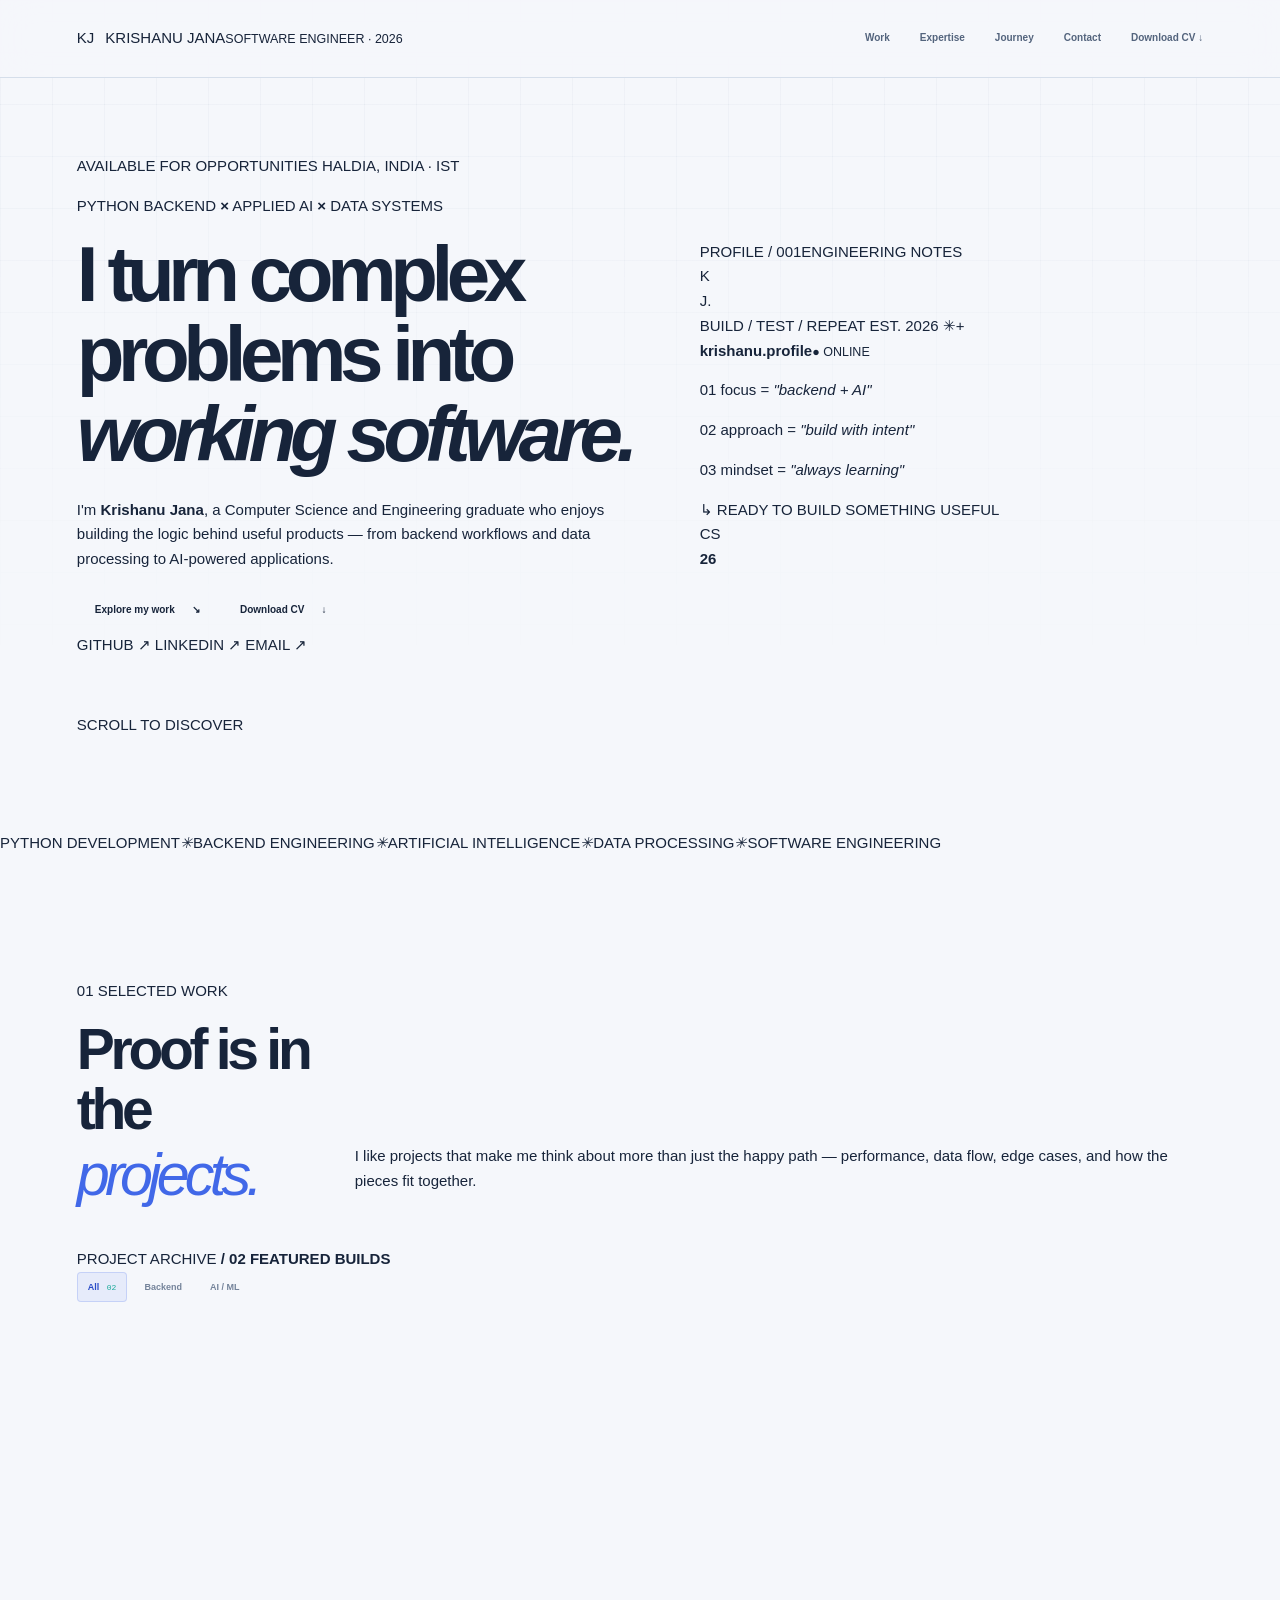
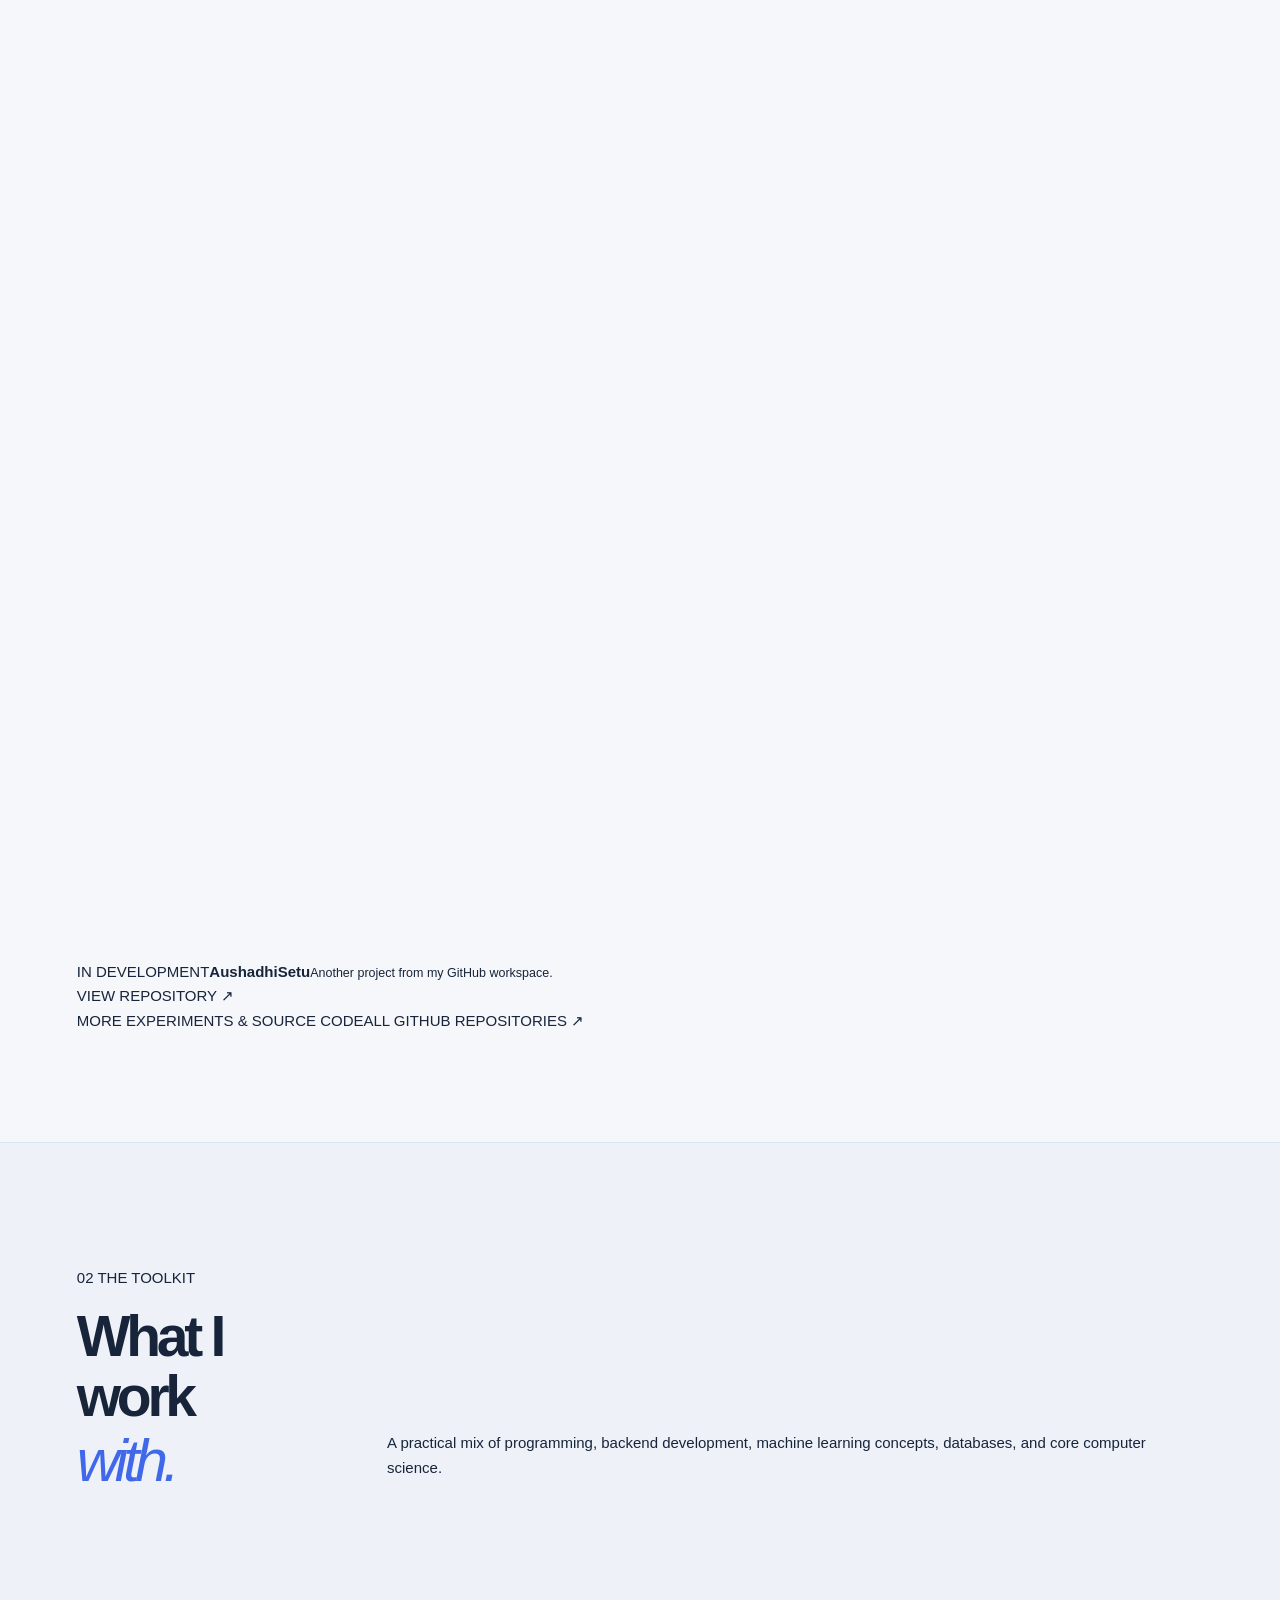
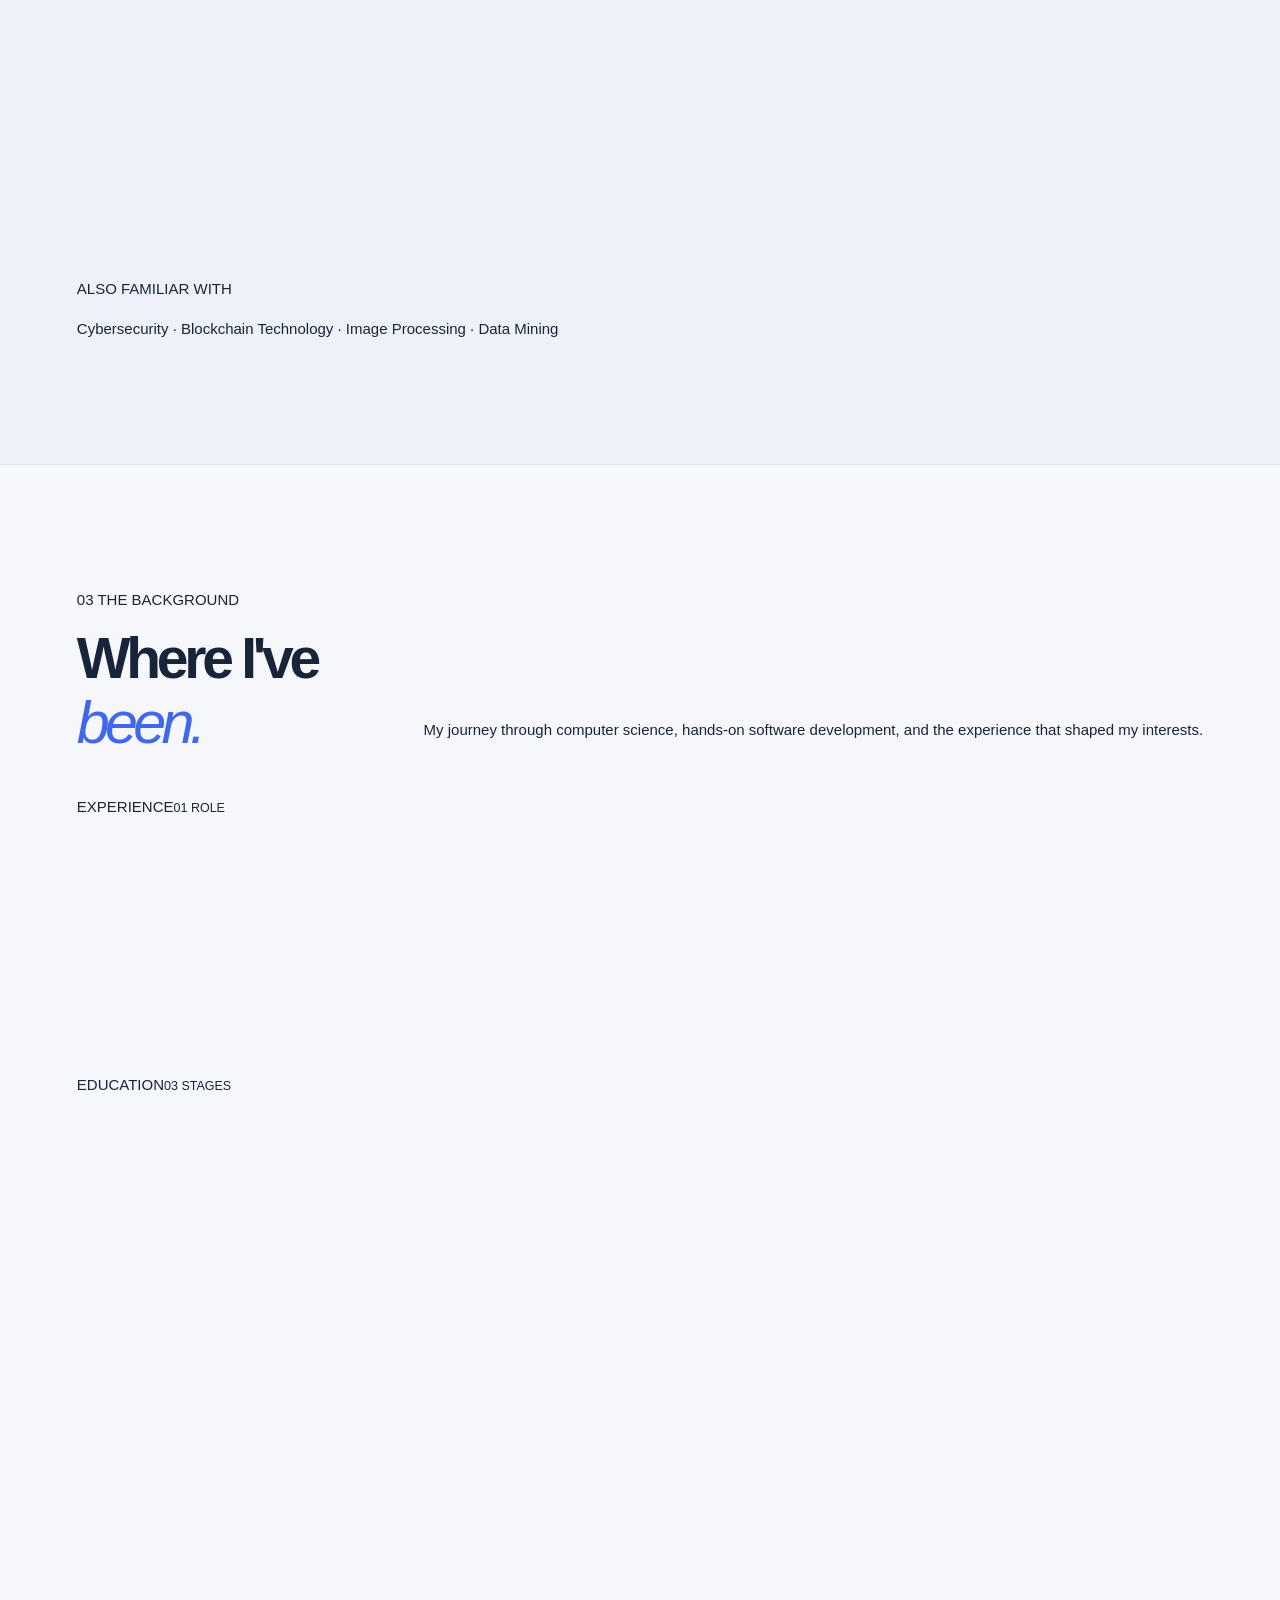
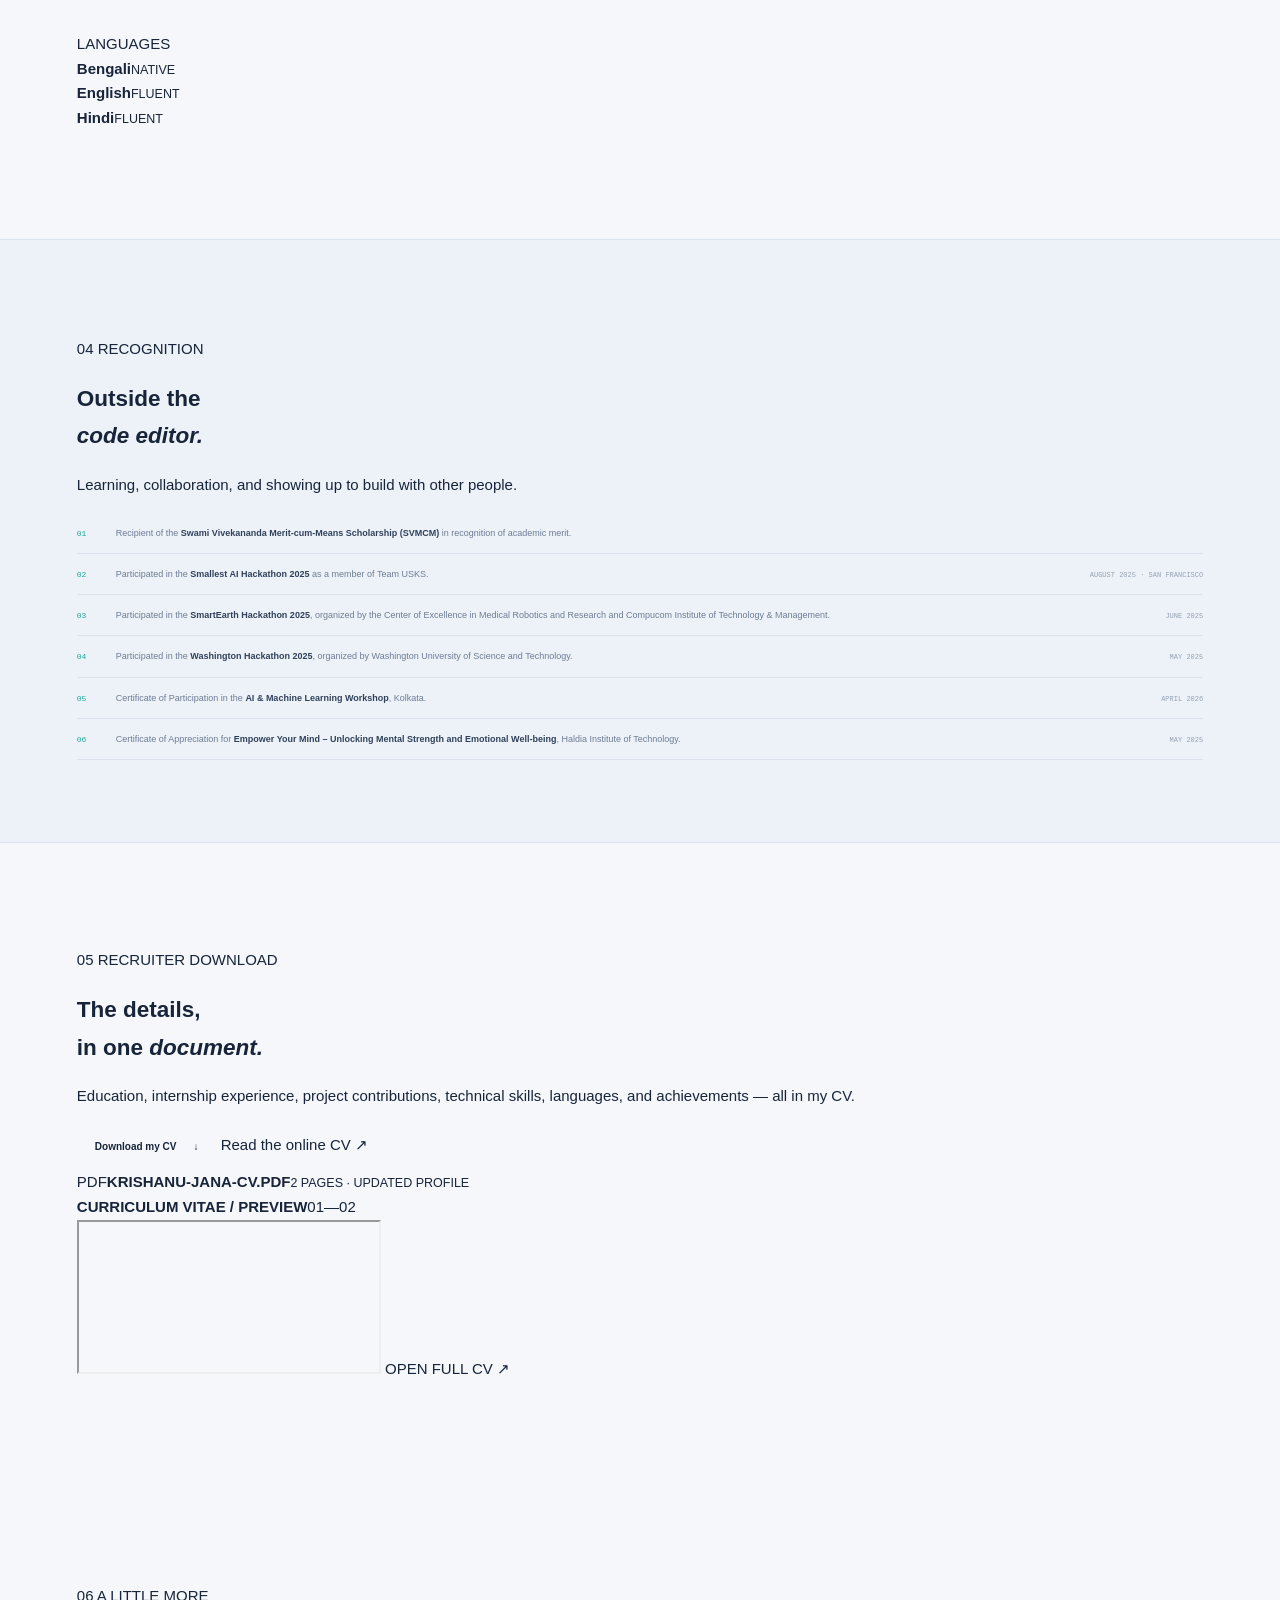
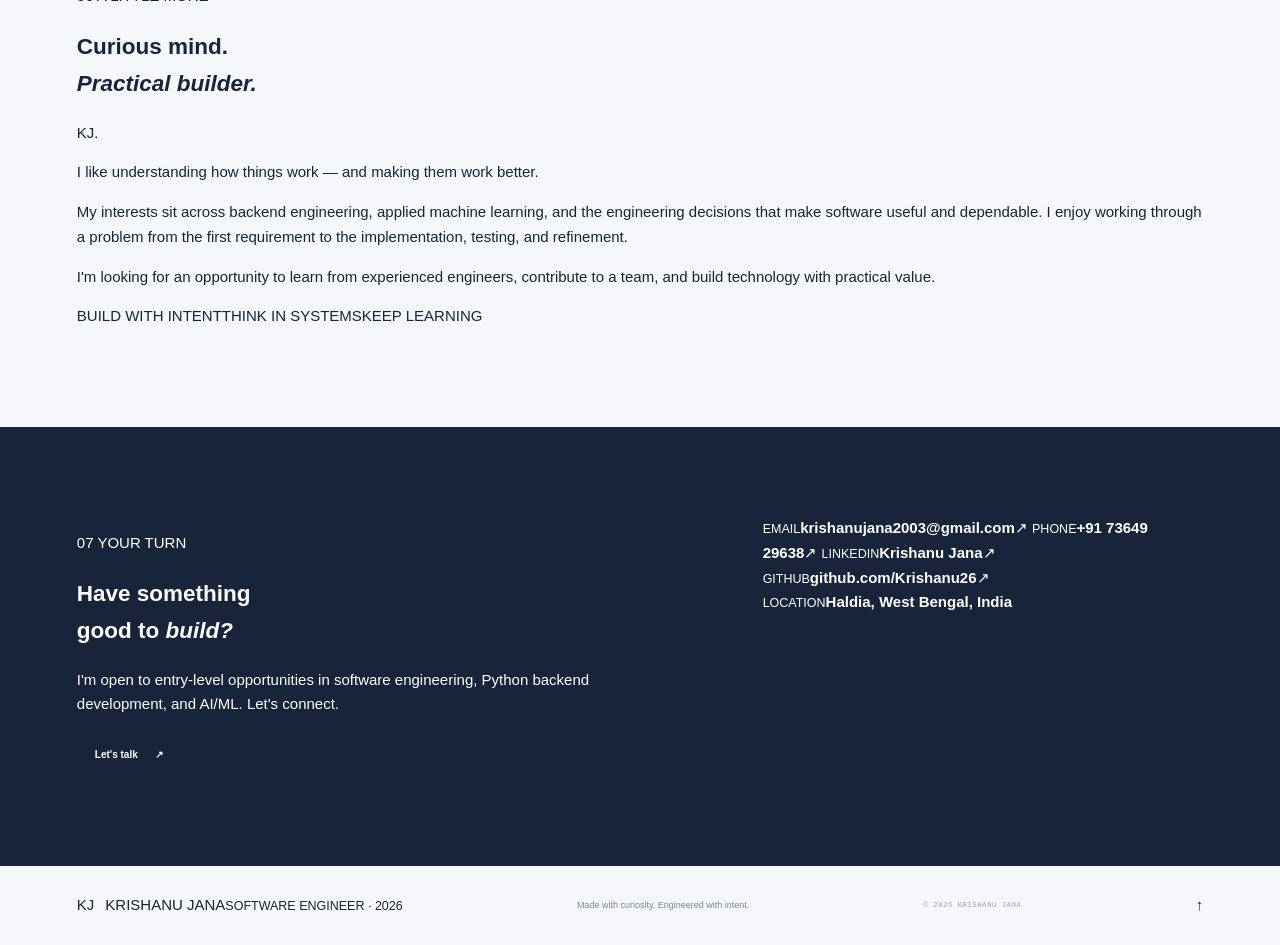
==== commit bf7c932f: "Create a new editorial developer-studio portfolio layout" ====
--- a/index.html
+++ b/index.html
@@ -3,18 +3,18 @@
 <head>
   <meta charset="utf-8">
   <meta name="viewport" content="width=device-width,initial-scale=1">
-  <meta name="description" content="Krishanu Jana — Computer Science and Engineering graduate focused on Python backend development, applied AI, and data systems. Explore projects, experience, and download the CV.">
-  <meta name="theme-color" content="#f5f7fb">
-  <meta name="color-scheme" content="light">
+  <meta name="description" content="Krishanu Jana — Computer Science and Engineering graduate building Python backend applications, applied AI projects, and reliable data systems.">
+  <meta name="theme-color" content="#10100f">
+  <meta name="color-scheme" content="dark">
   <meta property="og:type" content="website">
-  <meta property="og:title" content="Krishanu Jana — Backend & Applied AI Engineer">
-  <meta property="og:description" content="Building intelligent applications and dependable software systems.">
+  <meta property="og:title" content="Krishanu Jana — Software Engineer">
+  <meta property="og:description" content="Backend engineering, applied AI, and software built with purpose.">
   <meta property="og:url" content="https://krishanu26.github.io/">
   <meta http-equiv="Content-Security-Policy" content="default-src 'self'; script-src 'self'; style-src 'self' https://fonts.googleapis.com; font-src https://fonts.gstatic.com; img-src 'self' data:; frame-src 'self'; connect-src 'self'; object-src 'none'; base-uri 'self'; form-action 'self'">
-  <title>Krishanu Jana — Backend &amp; Applied AI Engineer</title>
+  <title>Krishanu Jana — Software Engineer</title>
   <link rel="preconnect" href="https://fonts.googleapis.com">
   <link rel="preconnect" href="https://fonts.gstatic.com" crossorigin>
-  <link href="https://fonts.googleapis.com/css2?family=DM+Mono:wght@400;500&family=DM+Sans:wght@400;500;600;700&family=Manrope:wght@400;500;600;700;800&display=swap" rel="stylesheet">
+  <link href="https://fonts.googleapis.com/css2?family=DM+Mono:wght@400;500&family=DM+Sans:wght@400;500;600;700&family=Space+Grotesk:wght@400;500;600;700&display=swap" rel="stylesheet">
   <link rel="stylesheet" href="styles.css">
   <script src="script.js" defer></script>
 </head>
@@ -23,114 +23,83 @@
   <a class="skip-link" href="#main">Skip to content</a>
 
   <header class="site-header">
-    <a class="brand" href="#home" aria-label="Krishanu Jana, home">
-      <span class="brand-mark">K<span>J</span></span>
-      <span class="brand-copy"><b>KRISHANU JANA</b><small>SOFTWARE ENGINEERING · AI</small></span>
+    <a class="brand" href="#home" aria-label="Krishanu Jana home">
+      <span class="brand-symbol">K<span>J</span></span>
+      <span class="brand-name">KRISHANU JANA<small>SOFTWARE ENGINEER · 2026</small></span>
     </a>
-    <button class="menu-toggle" type="button" aria-expanded="false" aria-controls="primary-nav" aria-label="Toggle navigation">
-      <span></span><span></span>
-    </button>
+    <button class="menu-toggle" type="button" aria-expanded="false" aria-controls="primary-nav" aria-label="Toggle navigation"><span></span><span></span></button>
     <nav class="primary-nav" id="primary-nav" aria-label="Main navigation">
-      <a href="#work">Projects</a>
+      <a href="#work">Work</a>
       <a href="#expertise">Expertise</a>
       <a href="#journey">Journey</a>
-      <a href="#about">About</a>
-      <a class="nav-download" id="nav-download-cv" href="cv.html" download>Download CV <span aria-hidden="true">↓</span></a>
+      <a href="#contact">Contact</a>
+      <a class="nav-cv" id="nav-download-cv" href="cv.html" download>Download CV <span>↓</span></a>
     </nav>
   </header>
 
   <main id="main">
     <section class="hero section-wrap" id="home">
-      <div class="hero-copy">
-        <div class="hero-topline"><span class="eyebrow"><i></i> OPEN TO SOFTWARE ENGINEERING OPPORTUNITIES</span><span class="hero-location">HALDIA · INDIA</span></div>
-        <p class="hero-kicker">COMPUTER SCIENCE &amp; ENGINEERING · 2026</p>
-        <h1>Intelligent ideas.<br><span class="hero-highlight">Reliable</span> systems.</h1>
-        <p class="hero-description">I’m Krishanu Jana — a Computer Science and Engineering graduate interested in building practical software across <strong>Python backend development, applied AI, and data processing systems.</strong></p>
-        <div class="hero-specialties">
-          <span><i>01</i> Backend engineering</span>
-          <span><i>02</i> Applied AI &amp; NLP</span>
-          <span><i>03</i> Data systems</span>
-        </div>
-        <div class="hero-actions">
-          <a class="button button-primary" href="#work">Explore my work <span aria-hidden="true">↘</span></a>
-          <a class="button button-outline" id="download-cv" href="cv.html" download>Download CV <span aria-hidden="true">↓</span></a>
-        </div>
-        <div class="hero-links">
-          <a href="https://github.com/Krishanu26" target="_blank" rel="noopener noreferrer">GitHub <span>↗</span></a>
-          <a href="https://linkedin.com/in/krishanu-jana-a36847341" target="_blank" rel="noopener noreferrer">LinkedIn <span>↗</span></a>
-          <a href="mailto:krishanujana2003@gmail.com">Email <span>↗</span></a>
-        </div>
-      </div>
-
-      <div class="hero-visual" aria-label="Illustration of a software system connecting APIs, processing workers and AI services">
-        <div class="visual-label visual-label-top"><span class="pulse-dot"></span> SYSTEMS IN PRACTICE <b>FIG. 01</b></div>
-        <svg class="system-map" viewBox="0 0 560 480" role="img" aria-labelledby="map-title map-desc">
-          <title id="map-title">Backend and applied AI system map</title>
-          <desc id="map-desc">A diagram showing a client request moving through an API gateway to a processing layer, connected to data storage and an AI service.</desc>
-          <defs>
-            <linearGradient id="lineBlue" x1="0" y1="0" x2="1" y2="1"><stop offset="0" stop-color="#4773ef"/><stop offset="1" stop-color="#26b7ad"/></linearGradient>
-            <linearGradient id="nodeGlow" x1="0" y1="0" x2="1" y2="1"><stop offset="0" stop-color="#ffffff"/><stop offset="1" stop-color="#e8eefb"/></linearGradient>
-            <filter id="softShadow" x="-40%" y="-40%" width="180%" height="180%"><feDropShadow dx="0" dy="12" stdDeviation="12" flood-color="#19315c" flood-opacity=".10"/></filter>
-          </defs>
-          <g class="map-grid">
-            <path d="M0 40H560M0 100H560M0 160H560M0 220H560M0 280H560M0 340H560M0 400H560M40 0V480M100 0V480M160 0V480M220 0V480M280 0V480M340 0V480M400 0V480M460 0V480M520 0V480"/>
-          </g>
-          <g fill="none" stroke="url(#lineBlue)" stroke-width="2" stroke-linecap="round" stroke-dasharray="5 7">
-            <path d="M280 95V155"/><path d="M280 225V280"/><path d="M280 350V385"/>
-            <path d="M210 190H115V275"/><path d="M350 190H445V275"/>
-          </g>
-          <g class="map-node" filter="url(#softShadow)">
-            <rect x="190" y="34" width="180" height="62" rx="13"/>
-            <circle cx="216" cy="65" r="13" class="node-blue"/><path d="M210 65h12m-6-6v12" class="node-symbol"/>
-            <text x="240" y="61" class="node-overline">ENTRY POINT</text><text x="240" y="79" class="node-title">REST API</text>
-          </g>
-          <g class="map-node" filter="url(#softShadow)">
-            <rect x="190" y="155" width="180" height="70" rx="13"/>
-            <circle cx="216" cy="190" r="13" class="node-teal"/><path d="M210 186h12m-12 5h12" class="node-symbol"/>
-            <text x="240" y="184" class="node-overline">ORCHESTRATION</text><text x="240" y="203" class="node-title">Job processing</text>
-          </g>
-          <g class="map-node map-node-small" filter="url(#softShadow)">
-            <rect x="35" y="275" width="160" height="76" rx="13"/>
-            <circle cx="61" cy="313" r="13" class="node-violet"/><path d="M55 307h12v12H55z" class="node-symbol"/>
-            <text x="84" y="306" class="node-overline">DATA LAYER</text><text x="84" y="326" class="node-title">MongoDB / SQL</text>
-          </g>
-          <g class="map-node map-node-small" filter="url(#softShadow)">
-            <rect x="365" y="275" width="160" height="76" rx="13"/>
-            <circle cx="391" cy="313" r="13" class="node-lime"/><path d="M385 313l4 4 8-9" class="node-symbol"/>
-            <text x="414" y="306" class="node-overline">INTELLIGENCE</text><text x="414" y="326" class="node-title">AI / NLP</text>
-          </g>
-          <g class="map-node" filter="url(#softShadow)">
-            <rect x="190" y="385" width="180" height="62" rx="13"/>
-            <circle cx="216" cy="416" r="13" class="node-dark"/><path d="M210 416h12m-6-6v12" class="node-symbol"/>
-            <text x="240" y="412" class="node-overline">OUTPUT</text><text x="240" y="430" class="node-title">Useful results</text>
-          </g>
-          <g class="map-tag"><rect x="15" y="24" width="82" height="27" rx="7"/><text x="56" y="41">PYTHON</text></g>
-          <g class="map-tag"><rect x="463" y="24" width="82" height="27" rx="7"/><text x="504" y="41">JAVA</text></g>
-          <circle cx="280" cy="129" r="4" class="signal-ring"/><circle cx="280" cy="253" r="4" class="signal-ring"/><circle cx="280" cy="366" r="4" class="signal-ring"/>
-        </svg>
-        <div class="visual-caption"><span class="caption-mark">✳</span><div><b>THINK IN SYSTEMS</b><small>From API design to data and AI integration</small></div><span class="caption-index">01 / 03</span></div>
-      </div>
-      <a class="scroll-note" href="#work"><span></span> SCROLL TO EXPLORE</a>
-    </section>
-
-    <section class="proof-strip">
-      <div class="section-wrap proof-inner">
-        <div><span class="proof-number">2026</span><span class="proof-label">CSE GRADUATE</span></div>
-        <div><span class="proof-number">Python</span><span class="proof-label">BACKEND DEVELOPMENT</span></div>
-        <div><span class="proof-number">AI + NLP</span><span class="proof-label">APPLIED INTELLIGENCE</span></div>
-        <div><span class="proof-number">Java</span><span class="proof-label">CONCURRENCY &amp; DATA FLOW</span></div>
+      <div class="hero-main">
+        <div class="hero-meta">
+          <span class="availability"><i></i> AVAILABLE FOR OPPORTUNITIES</span>
+          <span class="meta-location">HALDIA, INDIA · IST</span>
+        </div>
+        <p class="hero-overline">PYTHON BACKEND <b>×</b> APPLIED AI <b>×</b> DATA SYSTEMS</p>
+        <h1>I turn complex<br>problems into<br><em>working software.</em></h1>
+        <p class="hero-intro">I'm <strong>Krishanu Jana</strong>, a Computer Science and Engineering graduate who enjoys building the logic behind useful products — from backend workflows and data processing to AI-powered applications.</p>
+        <div class="hero-buttons">
+          <a class="button button-accent" href="#work">Explore my work <span>↘</span></a>
+          <a class="button button-ghost" id="download-cv" href="cv.html" download>Download CV <span>↓</span></a>
+        </div>
+        <div class="hero-social">
+          <a href="https://github.com/Krishanu26" target="_blank" rel="noopener noreferrer">GITHUB <span>↗</span></a>
+          <a href="https://linkedin.com/in/krishanu-jana-a36847341" target="_blank" rel="noopener noreferrer">LINKEDIN <span>↗</span></a>
+          <a href="mailto:krishanujana2003@gmail.com">EMAIL <span>↗</span></a>
+        </div>
+      </div>
+
+      <div class="hero-side">
+        <div class="side-index"><span>PROFILE / 001</span><span>ENGINEERING NOTES</span></div>
+        <div class="monogram-stage" aria-hidden="true">
+          <div class="monogram-grid"></div>
+          <div class="monogram-outline">K</div>
+          <div class="monogram-core">J<span>.</span></div>
+          <div class="orbit orbit-a"></div>
+          <div class="orbit orbit-b"></div>
+          <span class="orbit-label orbit-label-one">BUILD / TEST / REPEAT</span>
+          <span class="orbit-label orbit-label-two">EST. 2026</span>
+          <span class="spark spark-one">✳</span><span class="spark spark-two">+</span>
+        </div>
+        <div class="side-console">
+          <div class="console-top"><span><i></i><i></i><i></i></span><b>krishanu.profile</b><small>● ONLINE</small></div>
+          <div class="console-body">
+            <p><span class="console-muted">01</span> <span class="console-key">focus</span> <span>=</span> <em>"backend + AI"</em></p>
+            <p><span class="console-muted">02</span> <span class="console-key">approach</span> <span>=</span> <em>"build with intent"</em></p>
+            <p><span class="console-muted">03</span> <span class="console-key">mindset</span> <span>=</span> <em>"always learning"</em></p>
+            <div class="console-result"><span>↳</span> READY TO BUILD SOMETHING USEFUL<span class="cursor"></span></div>
+          </div>
+        </div>
+        <div class="side-stamp">CS<br><b>26</b></div>
+      </div>
+      <a class="hero-scroll" href="#work"><span></span> SCROLL TO DISCOVER</a>
+    </section>
+
+    <section class="ticker" aria-label="Areas of focus">
+      <div class="ticker-track">
+        <span>PYTHON DEVELOPMENT</span><i>✳</i><span>BACKEND ENGINEERING</span><i>✳</i><span>ARTIFICIAL INTELLIGENCE</span><i>✳</i><span>DATA PROCESSING</span><i>✳</i><span>SOFTWARE ENGINEERING</span>
       </div>
     </section>
 
     <section class="work-section section-wrap section-space" id="work">
       <div class="section-heading">
-        <div><p class="eyebrow"><span class="section-index">01</span> SELECTED WORK</p><h2>Engineering in<br><em>action.</em></h2></div>
-        <p class="section-intro">A closer look at software I’ve built across backend development, applied AI, and practical data workflows.</p>
-      </div>
-      <div class="work-controls">
-        <span class="control-label">PROJECT INDEX <b>— 02 FEATURED BUILDS</b></span>
+        <div><p class="section-kicker"><span>01</span> SELECTED WORK</p><h2>Proof is in<br>the <em>projects.</em></h2></div>
+        <p class="section-summary">I like projects that make me think about more than just the happy path — performance, data flow, edge cases, and how the pieces fit together.</p>
+      </div>
+
+      <div class="work-filter-row">
+        <span>PROJECT ARCHIVE <b> / 02 FEATURED BUILDS</b></span>
         <div class="project-filters" role="group" aria-label="Filter projects">
-          <button class="filter-button is-active" type="button" data-filter="all" aria-pressed="true">All projects <span>03</span></button>
+          <button class="filter-button is-active" type="button" data-filter="all" aria-pressed="true">All <span>02</span></button>
           <button class="filter-button" type="button" data-filter="backend" aria-pressed="false">Backend</button>
           <button class="filter-button" type="button" data-filter="ai" aria-pressed="false">AI / ML</button>
         </div>
@@ -138,166 +107,171 @@
 
       <div class="project-grid">
         <article class="project-card project-featured reveal" data-category="backend">
-          <div class="project-visual dataflow-visual">
-            <div class="project-visual-top"><span>01 / BACKEND SYSTEMS</span><span>JAVA · SPRING BOOT</span></div>
-            <div class="dataflow-art">
-              <div class="flow-block flow-input"><small>INPUT</small><b>CSV</b><span>DATASET</span></div>
-              <div class="flow-arrow">→</div>
-              <div class="flow-block flow-split"><small>PARTITION</small><div class="split-lines"><i></i><i></i><i></i><i></i></div></div>
-              <div class="flow-arrow">→</div>
-              <div class="worker-stack"><small>WORKER POOL</small><div><i></i><i></i><i></i></div><div><i></i><i></i><i></i></div></div>
-              <div class="flow-arrow">→</div>
-              <div class="flow-block flow-output"><small>AGGREGATE</small><b>Σ</b><span>RESULT</span></div>
-            </div>
-            <div class="project-visual-foot"><span>BOUNDED CONCURRENCY</span><span>MAP → PROCESS → REDUCE</span></div>
-          </div>
-          <div class="project-body">
-            <div class="project-title-line"><div><span class="project-type">JAVA · DATA PROCESSING</span><h3>DataFlow</h3><small class="project-date">JAN 2024 — DEC 2024</small></div><span class="project-no">01</span></div>
-            <p>MapReduce-style parallel processing engine for CSV analytics. Partitions datasets, executes concurrent work, and combines results through a bounded worker architecture.</p>
-            <ul class="project-points">
-              <li>Implemented COUNT, SUM, AVG, MIN, and MAX with grouped aggregation and BigDecimal precision.</li>
-              <li>Designed bounded thread pools, backpressure, queue saturation handling, and graceful shutdown.</li>
-              <li>Built asynchronous REST endpoints for job submission, monitoring, and result retrieval.</li>
-            </ul>
+          <div class="project-art dataflow-art">
+            <div class="art-topline"><span>01 / DATA SYSTEMS</span><span>JAVA · SPRING BOOT</span></div>
+            <div class="dataflow-canvas">
+              <div class="data-node source-node"><small>INPUT</small><b>CSV</b><span>RAW DATA</span></div>
+              <div class="connector"><i></i><i></i><i></i></div>
+              <div class="data-node split-node"><small>PARTITION</small><div class="split-stack"><i></i><i></i><i></i><i></i></div></div>
+              <div class="connector"><i></i><i></i><i></i></div>
+              <div class="worker-node"><small>WORKER POOL</small><div class="worker-cells"><i></i><i></i><i></i><i></i><i></i><i></i></div></div>
+              <div class="connector"><i></i><i></i><i></i></div>
+              <div class="data-node output-node"><small>OUTPUT</small><b>Σ</b><span>RESULT</span></div>
+            </div>
+            <div class="art-bottomline"><span>BOUNDED CONCURRENCY</span><span>MAP → PROCESS → REDUCE</span></div>
+            <div class="art-ghost">01</div>
+          </div>
+          <div class="project-info">
+            <div class="project-title-row"><div><span class="project-label">JAVA · PARALLEL PROCESSING</span><h3>DataFlow</h3><small>JAN 2024 — DEC 2024</small></div><span class="project-number">01</span></div>
+            <p class="project-desc">A MapReduce-style parallel data-processing and analytics engine that partitions CSV datasets, executes work concurrently, and combines results through a bounded worker architecture.</p>
+            <div class="project-details">
+              <div><b>01</b><span>Five analytical operations: COUNT, SUM, AVG, MIN, MAX — with grouped aggregation and BigDecimal precision.</span></div>
+              <div><b>02</b><span>Two-level bounded thread pools, backpressure, queue saturation handling, and graceful shutdown.</span></div>
+              <div><b>03</b><span>Asynchronous REST APIs for CSV ingestion, job submission, monitoring, and result retrieval.</span></div>
+            </div>
             <div class="tag-list"><span>Java 17</span><span>Spring Boot</span><span>Multithreading</span><span>Maven</span><span>JUnit 5</span></div>
-            <a class="project-link" href="https://github.com/Krishanu26/Dataflow-distributed-engine" target="_blank" rel="noopener noreferrer">View source code <span>↗</span></a>
+            <a class="project-link" href="https://github.com/Krishanu26/Dataflow-distributed-engine" target="_blank" rel="noopener noreferrer">EXPLORE REPOSITORY <span>↗</span></a>
           </div>
         </article>
 
-
-        <article class="project-card reveal" data-category="ai">
-          <div class="project-visual mental-visual">
-            <div class="project-visual-top"><span>02 / APPLIED AI</span><span>PYTHON · FLASK</span></div>
-            <div class="mental-art">
-              <div class="mental-art-top"><span>ASSESSMENT FLOW</span><span class="flow-status"><i></i> MODULE VIEW</span></div>
-              <div class="mental-question"><small>STRUCTURED CHECK-IN</small><b>21-question<br>BDI-II workflow</b><span>Response processing → Score calculation</span></div>
-              <div class="mental-steps"><span><i>01</i> QUESTIONNAIRE</span><span><i>02</i> PROCESSING</span><span><i>03</i> RESULT</span></div>
-              <div class="mental-wave"><svg viewBox="0 0 320 44" aria-hidden="true"><path d="M0 23h34l9-9 12 20 13-28 13 19h36l9-12 10 15 11-23 12 22h38l12-9 10 13 14-23 11 16h66" fill="none" stroke="currentColor" stroke-width="2" stroke-linecap="round" stroke-linejoin="round"/></svg></div>
-            </div>
-            <div class="project-visual-foot"><span>BACKEND DEVELOPER &amp; LEAD</span><span>JAN 2025 — JUN 2026</span></div>
-          </div>
-          <div class="project-body">
-            <div class="project-title-line"><div><span class="project-type">AI · HEALTHCARE APPLICATION</span><h3>AI Mental Health Screening and Support System</h3><small class="project-date">JAN 2025 — JUN 2026</small></div><span class="project-no">02</span></div>
-            <p>Team project combining a structured BDI-II self-assessment workflow with AI-assisted chat support and backend data processing.</p>
-            <ul class="project-points">
-              <li>Led backend development in Python and Flask across a three-member team.</li>
-              <li>Integrated chatbot, assessment engine, and database components.</li>
-              <li>Contributed to response processing, automated score calculation, and severity classification.</li>
-            </ul>
+        <article class="project-card project-ai reveal" data-category="ai">
+          <div class="project-art mental-art">
+            <div class="art-topline"><span>02 / APPLIED AI</span><span>PYTHON · FLASK</span></div>
+            <div class="assessment-card">
+              <div class="assessment-head"><span>ASSESSMENT ENGINE</span><span>01 — 21</span></div>
+              <div class="assessment-title">A structured<br><em>check-in.</em></div>
+              <div class="assessment-copy">BDI-II QUESTIONNAIRE FLOW</div>
+              <div class="assessment-bars"><i></i><i></i><i></i><i></i><i></i><i></i><i></i><i></i><i></i><i></i><i></i></div>
+              <div class="assessment-foot"><span>RESPONSE</span><span>PROCESSING</span><span>RESULT</span></div>
+            </div>
+            <div class="art-bottomline"><span>BACKEND DEVELOPER &amp; BACKEND LEAD</span><span>JAN 2025 — JUN 2026</span></div>
+            <div class="art-ghost">02</div>
+          </div>
+          <div class="project-info">
+            <div class="project-title-row"><div><span class="project-label">AI · HEALTHCARE APPLICATION</span><h3>AI Mental Health Screening and Support System</h3><small>JAN 2025 — JUN 2026</small></div><span class="project-number">02</span></div>
+            <p class="project-desc">A team project combining a structured Beck Depression Inventory (BDI-II) self-assessment workflow with AI-assisted chat support and backend data processing.</p>
+            <div class="role-callout"><span>MY ROLE</span><b>Backend Developer &amp; Backend Lead</b><small>THREE-MEMBER DEVELOPMENT TEAM</small></div>
+            <div class="project-details">
+              <div><b>01</b><span>Led backend development using Python and Flask, coordinating application workflows and integration.</span></div>
+              <div><b>02</b><span>Connected the chatbot, assessment engine, and database components through server-side functionality.</span></div>
+              <div><b>03</b><span>Contributed to response processing, automated score calculation, and severity classification.</span></div>
+            </div>
             <div class="tag-list"><span>Python</span><span>Flask</span><span>MongoDB</span><span>LLaMA 3</span><span>NLP</span><span>Scikit-learn</span></div>
-            <a class="project-link" href="https://github.com/Krishanu26/AI-Mental-Health-Screening-and-Support-System" target="_blank" rel="noopener noreferrer">View source code <span>↗</span></a>
+            <a class="project-link" href="https://github.com/Krishanu26/AI-Mental-Health-Screening-and-Support-System" target="_blank" rel="noopener noreferrer">EXPLORE REPOSITORY <span>↗</span></a>
             <p class="project-note">An educational self-assessment project, not a clinical diagnostic service.</p>
           </div>
         </article>
       </div>
 
-      <div class="project-more">
-        <div><span class="eyebrow">MORE IN THE WORKSHOP</span><b>AushadhiSetu</b><small>Explore another project repository</small></div>
-        <a href="https://github.com/Krishanu26/AushadhiSetu" target="_blank" rel="noopener noreferrer">Explore repository ↗</a>
-      </div>
-      <div class="all-projects"><span>MORE CODE, EXPERIMENTS &amp; REPOSITORIES</span><a href="https://github.com/Krishanu26?tab=repositories" target="_blank" rel="noopener noreferrer">Browse GitHub <span>↗</span></a></div>
-    </section>
-
-    <section class="expertise-section" id="expertise">
-      <div class="section-wrap section-space">
+      <div class="more-projects">
+        <div><span>IN DEVELOPMENT</span><b>AushadhiSetu</b><small>Another project from my GitHub workspace.</small></div>
+        <a href="https://github.com/Krishanu26/AushadhiSetu" target="_blank" rel="noopener noreferrer">VIEW REPOSITORY ↗</a>
+      </div>
+      <div class="work-footer"><span>MORE EXPERIMENTS &amp; SOURCE CODE</span><a href="https://github.com/Krishanu26?tab=repositories" target="_blank" rel="noopener noreferrer">ALL GITHUB REPOSITORIES ↗</a></div>
+    </section>
+
+    <section class="expertise-section section-space" id="expertise">
+      <div class="section-wrap">
         <div class="section-heading">
-          <div><p class="eyebrow"><span class="section-index">02</span> TECHNICAL TOOLKIT</p><h2>My engineering<br><em>stack.</em></h2></div>
-          <p class="section-intro">The core tools and computer science foundations I’ve applied in projects, internship work, and continued learning.</p>
+          <div><p class="section-kicker"><span>02</span> THE TOOLKIT</p><h2>What I work<br><em>with.</em></h2></div>
+          <p class="section-summary">A practical mix of programming, backend development, machine learning concepts, databases, and core computer science.</p>
         </div>
         <div class="expertise-grid">
-          <article class="expertise-card reveal"><span class="expertise-icon icon-python">Py</span><small>01 / BUILD</small><h3>Programming</h3><p>Python, Java, C, C++</p><div class="expertise-bottom"><span>LANGUAGES</span><span>↗</span></div></article>
-          <article class="expertise-card reveal"><span class="expertise-icon icon-api">API</span><small>02 / CONNECT</small><h3>Backend &amp; APIs</h3><p>Flask, RESTful APIs, backend development</p><div class="expertise-bottom"><span>SERVICES</span><span>↗</span></div></article>
-          <article class="expertise-card reveal"><span class="expertise-icon icon-data">DB</span><small>03 / STORE</small><h3>Data &amp; Cloud</h3><p>MySQL, MongoDB, Microsoft Azure</p><div class="expertise-bottom"><span>DATABASES</span><span>↗</span></div></article>
-          <article class="expertise-card reveal"><span class="expertise-icon icon-ai">AI</span><small>04 / LEARN</small><h3>AI &amp; Machine Learning</h3><p>NLP, Scikit-learn, CountVectorizer, TF-IDF, Logistic Regression, LLaMA 3</p><div class="expertise-bottom"><span>INTELLIGENCE</span><span>↗</span></div></article>
-          <article class="expertise-card reveal"><span class="expertise-icon icon-core">CS</span><small>05 / UNDERSTAND</small><h3>CS Fundamentals</h3><p>OOP, DSA, DAA, DBMS, Operating Systems, Computer Networks, COA</p><div class="expertise-bottom"><span>FOUNDATIONS</span><span>↗</span></div></article>
-          <article class="expertise-card reveal"><span class="expertise-icon icon-tools">⌘</span><small>06 / SHIP</small><h3>Engineering Tools</h3><p>Git, GitHub, Maven, JUnit 5, multithreading, concurrency</p><div class="expertise-bottom"><span>WORKFLOW</span><span>↗</span></div></article>
-        </div>
-        <div class="knowledge-line"><span>ADDITIONAL KNOWLEDGE</span><p>Cybersecurity · Blockchain Technology · Image Processing · Data Mining</p></div>
-      </div>
-    </section>
-
-    <section class="resume-section section-wrap section-space" id="resume">
-      <div class="resume-shell">
-        <div class="resume-copy-block">
-          <p class="eyebrow"><span class="section-index">CV</span> FOR RECRUITERS</p>
-          <h2>Make the next<br><em>connection.</em></h2>
-          <p>My CV brings together my education, internship experience, project contributions, technical skills, languages, and achievements.</p>
-          <div class="resume-actions">
-            <a class="button button-primary cv-download" href="cv.html" download>Download my CV <span aria-hidden="true">↓</span></a>
-            <a class="resume-web-link" href="cv.html" target="_blank" rel="noopener noreferrer">Read the web version ↗</a>
-          </div>
-          <div class="resume-file-meta"><span class="file-icon">PDF</span><span><b>KRISHANU-JANA-CV.PDF</b><small>2 PAGES · PDF DOCUMENT</small></span></div>
-        </div>
-        <div class="resume-preview">
-          <div class="preview-top"><span><i></i><i></i><i></i></span><b>CURRICULUM VITAE</b><span>PREVIEW</span></div>
-          <iframe src="cv.html" title="Online preview of Krishanu Jana's CV" loading="lazy"></iframe>
-          <a class="preview-open" href="cv.html" target="_blank" rel="noopener noreferrer">Open full CV <span>↗</span></a>
-        </div>
+          <article class="skill-tile reveal"><span class="skill-glyph">Py</span><span class="skill-count">01 / 06</span><h3>Programming</h3><p>Python, Java, C, C++</p><small>LANGUAGES</small></article>
+          <article class="skill-tile reveal"><span class="skill-glyph">API</span><span class="skill-count">02 / 06</span><h3>Backend &amp; APIs</h3><p>Flask, RESTful APIs, backend development</p><small>APPLICATION LOGIC</small></article>
+          <article class="skill-tile reveal"><span class="skill-glyph">DB</span><span class="skill-count">03 / 06</span><h3>Databases &amp; Cloud</h3><p>MySQL, MongoDB, Microsoft Azure</p><small>DATA &amp; STORAGE</small></article>
+          <article class="skill-tile reveal"><span class="skill-glyph">AI</span><span class="skill-count">04 / 06</span><h3>AI &amp; Machine Learning</h3><p>NLP, Scikit-learn, CountVectorizer, TF-IDF, Logistic Regression, LLaMA 3</p><small>APPLIED INTELLIGENCE</small></article>
+          <article class="skill-tile reveal"><span class="skill-glyph">CS</span><span class="skill-count">05 / 06</span><h3>CS Fundamentals</h3><p>OOP, DSA, DAA, DBMS, Operating Systems, Computer Networks, COA</p><small>FOUNDATIONS</small></article>
+          <article class="skill-tile reveal"><span class="skill-glyph">⌘</span><span class="skill-count">06 / 06</span><h3>Tools &amp; Engineering</h3><p>Git, GitHub, Maven, JUnit 5, multithreading, concurrency</p><small>DEVELOPER WORKFLOW</small></article>
+        </div>
+        <div class="additional-skills"><span>ALSO FAMILIAR WITH</span><p>Cybersecurity <i>·</i> Blockchain Technology <i>·</i> Image Processing <i>·</i> Data Mining</p></div>
       </div>
     </section>
 
     <section class="journey-section section-wrap section-space" id="journey">
       <div class="section-heading">
-        <div><p class="eyebrow"><span class="section-index">03</span> EXPERIENCE &amp; EDUCATION</p><h2>Learning by<br><em>building.</em></h2></div>
-        <p class="section-intro">A computer science foundation developed through academic study, practical project work, and a Python development internship.</p>
-      </div>
-      <div class="journey-grid">
-        <div class="timeline">
-          <div class="timeline-heading"><span>WORK EXPERIENCE</span><i>01 / 01</i></div>
-          <article class="timeline-item reveal"><span class="timeline-date">FEB 2025 — AUG 2025</span><div class="timeline-marker"></div><div class="timeline-content"><small>PYTHON DEVELOPER INTERN</small><h3>Jadavpur University</h3><p class="timeline-place">Department of Computer Science &amp; Engineering</p><p>Developed a Python-based BDI-II assessment application with a 21-question questionnaire, backend response processing, automated score calculation, and severity classification.</p><div class="tag-list"><span>Python</span><span>Flask</span><span>Assessment Workflows</span></div></div></article>
-          <div class="timeline-heading education-heading"><span>EDUCATION</span><i>03 / 03</i></div>
-          <article class="timeline-item reveal"><span class="timeline-date">2023 — 2026</span><div class="timeline-marker"></div><div class="timeline-content"><small>BACHELOR OF TECHNOLOGY</small><h3>Haldia Institute of Technology</h3><p class="timeline-place">Computer Science &amp; Engineering · MAKAUT</p><p class="grade">CGPA <b>7.33 / 10</b></p></div></article>
-          <article class="timeline-item reveal"><span class="timeline-date">2019 — 2022</span><div class="timeline-marker"></div><div class="timeline-content"><small>DIPLOMA</small><h3>Global Institute of Science &amp; Technology</h3><p class="timeline-place">Computer Science &amp; Technology · WBSCTE</p><p class="grade">CGPA <b>8.0 / 10</b></p></div></article>
-          <article class="timeline-item reveal"><span class="timeline-date">2019</span><div class="timeline-marker"></div><div class="timeline-content"><small>SECONDARY EDUCATION</small><h3>Rampur Vivekananda Mission Vidyamandir</h3><p class="timeline-place">WBBSE</p><p class="grade">Result <b>45.80%</b></p></div></article>
-        </div>
-        <aside class="journey-aside">
-          <div class="aside-card"><span class="eyebrow">MY APPROACH</span><div class="approach-mark">↗</div><h3>Understand.<br>Build. Refine.</h3><p>I enjoy working through a problem from its requirements to its implementation — thinking about the backend flow, data handling, and the details that make software dependable.</p></div>
-          <div class="language-card"><span class="eyebrow">LANGUAGES</span><div><b>Bengali</b><small>NATIVE</small></div><div><b>English</b><small>FLUENT</small></div><div><b>Hindi</b><small>FLUENT</small></div></div>
-        </aside>
+        <div><p class="section-kicker"><span>03</span> THE BACKGROUND</p><h2>Where I've<br><em>been.</em></h2></div>
+        <p class="section-summary">My journey through computer science, hands-on software development, and the experience that shaped my interests.</p>
+      </div>
+      <div class="journey-columns">
+        <div class="experience-column">
+          <div class="column-heading"><span>EXPERIENCE</span><small>01 ROLE</small></div>
+          <article class="experience-card reveal">
+            <div class="experience-date">FEB 2025 <b>—</b> AUG 2025</div>
+            <span class="experience-type">PYTHON DEVELOPER INTERN</span>
+            <h3>Jadavpur University</h3>
+            <p class="experience-subtitle">Department of Computer Science &amp; Engineering</p>
+            <p>Designed and developed a Python-based BDI-II assessment application with a 21-question questionnaire and structured assessment workflows. Built backend logic for response handling, data processing, automated score calculation, and severity classification.</p>
+            <div class="tag-list"><span>Python</span><span>Flask</span><span>Backend Development</span></div>
+          </article>
+        </div>
+        <div class="education-column">
+          <div class="column-heading"><span>EDUCATION</span><small>03 STAGES</small></div>
+          <article class="education-row reveal"><span>2023 — 2026</span><div><small>B.TECH · COMPUTER SCIENCE &amp; ENGINEERING</small><h3>Haldia Institute of Technology</h3><p>Maulana Abul Kalam Azad University of Technology</p></div><b>7.33</b></article>
+          <article class="education-row reveal"><span>2019 — 2022</span><div><small>DIPLOMA · COMPUTER SCIENCE &amp; TECHNOLOGY</small><h3>Global Institute of Science &amp; Technology</h3><p>West Bengal State Council of Technical Education</p></div><b>8.0</b></article>
+          <article class="education-row reveal"><span>2019</span><div><small>SECONDARY EDUCATION</small><h3>Rampur Vivekananda Mission Vidyamandir</h3><p>West Bengal Board of Secondary Education</p></div><b>45.8%</b></article>
+          <div class="language-panel"><span>LANGUAGES</span><div><b>Bengali</b><small>NATIVE</small></div><div><b>English</b><small>FLUENT</small></div><div><b>Hindi</b><small>FLUENT</small></div></div>
+        </div>
       </div>
     </section>
 
     <section class="recognition-section">
-      <div class="section-wrap recognition-inner">
-        <div><p class="eyebrow"><span class="section-index">04</span> RECOGNITION</p><h2>Milestones &amp;<br><em>community.</em></h2></div>
+      <div class="section-wrap recognition-layout">
+        <div><p class="section-kicker"><span>04</span> RECOGNITION</p><h2>Outside the<br><em>code editor.</em></h2><p>Learning, collaboration, and showing up to build with other people.</p></div>
         <div class="achievement-list">
-          <article><span>01</span><p>Recipient of the <b>Swami Vivekananda Merit-cum-Means Scholarship (SVMCM)</b> for academic merit.</p></article>
-          <article><span>02</span><p>Participant, <b>Smallest AI Hackathon 2025</b> — Team USKS, Smallest.AI, San Francisco.</p><small>AUGUST 2025</small></article>
-          <article><span>03</span><p>Participant, <b>SmartEarth Hackathon 2025</b> — Center of Excellence in Medical Robotics and Research and Compucom Institute of Technology &amp; Management.</p><small>JUNE 2025</small></article>
-          <article><span>04</span><p>Participant, <b>Washington Hackathon 2025</b> — Washington University of Science and Technology.</p><small>MAY 2025</small></article>
-          <article><span>05</span><p>Certificate of Participation, <b>AI &amp; Machine Learning Workshop</b>, Kolkata.</p><small>APRIL 2026</small></article>
-          <article><span>06</span><p>Certificate of Appreciation, <b>Empower Your Mind – Unlocking Mental Strength and Emotional Well-being</b>, Haldia Institute of Technology.</p><small>MAY 2025</small></article>
+          <article><span>01</span><p>Recipient of the <b>Swami Vivekananda Merit-cum-Means Scholarship (SVMCM)</b> in recognition of academic merit.</p></article>
+          <article><span>02</span><p>Participated in the <b>Smallest AI Hackathon 2025</b> as a member of Team USKS.</p><small>AUGUST 2025 · SAN FRANCISCO</small></article>
+          <article><span>03</span><p>Participated in the <b>SmartEarth Hackathon 2025</b>, organized by the Center of Excellence in Medical Robotics and Research and Compucom Institute of Technology &amp; Management.</p><small>JUNE 2025</small></article>
+          <article><span>04</span><p>Participated in the <b>Washington Hackathon 2025</b>, organized by Washington University of Science and Technology.</p><small>MAY 2025</small></article>
+          <article><span>05</span><p>Certificate of Participation in the <b>AI &amp; Machine Learning Workshop</b>, Kolkata.</p><small>APRIL 2026</small></article>
+          <article><span>06</span><p>Certificate of Appreciation for <b>Empower Your Mind – Unlocking Mental Strength and Emotional Well-being</b>, Haldia Institute of Technology.</p><small>MAY 2025</small></article>
+        </div>
+      </div>
+    </section>
+
+    <section class="resume-section section-wrap section-space" id="resume">
+      <div class="resume-panel">
+        <div class="resume-copy">
+          <p class="section-kicker"><span>05</span> RECRUITER DOWNLOAD</p>
+          <h2>The details,<br>in one <em>document.</em></h2>
+          <p>Education, internship experience, project contributions, technical skills, languages, and achievements — all in my CV.</p>
+          <a class="button button-accent cv-download" href="cv.html" download>Download my CV <span>↓</span></a>
+          <a class="resume-read" href="cv.html" target="_blank" rel="noopener noreferrer">Read the online CV ↗</a>
+          <div class="resume-file"><span class="pdf-icon">PDF</span><span><b>KRISHANU-JANA-CV.PDF</b><small>2 PAGES · UPDATED PROFILE</small></span></div>
+        </div>
+        <div class="resume-screen">
+          <div class="screen-top"><span><i></i><i></i><i></i></span><b>CURRICULUM VITAE / PREVIEW</b><span>01—02</span></div>
+          <iframe src="cv.html" title="Preview of Krishanu Jana's CV" loading="lazy"></iframe>
+          <a href="cv.html" target="_blank" rel="noopener noreferrer">OPEN FULL CV <span>↗</span></a>
         </div>
       </div>
     </section>
 
     <section class="about-section section-wrap section-space" id="about">
-      <div class="about-layout">
-        <div><p class="eyebrow"><span class="section-index">05</span> BEYOND THE CODE</p><h2>Curious by nature.<br><em>Engineer by practice.</em></h2></div>
-        <div class="about-copy"><p class="about-lede">I’m interested in technology that solves real problems — and in understanding the engineering behind it.</p><p>My experience spans Python-based backend applications, a team-led AI mental-health project, and a Java parallel-processing engine. I’m especially interested in backend software development and applied AI, and I value clear problem-solving, careful implementation, and learning through building.</p><div class="about-signoff"><span>KJ</span><p>KRISHANU JANA<br><small>COMPUTER SCIENCE &amp; ENGINEERING · 2026</small></p></div></div>
-      </div>
+      <div class="about-left"><p class="section-kicker"><span>06</span> A LITTLE MORE</p><h2>Curious mind.<br><em>Practical builder.</em></h2><div class="about-mark">KJ<span>.</span></div></div>
+      <div class="about-right"><p class="about-lead">I like understanding how things work — and making them work better.</p><p>My interests sit across backend engineering, applied machine learning, and the engineering decisions that make software useful and dependable. I enjoy working through a problem from the first requirement to the implementation, testing, and refinement.</p><p>I'm looking for an opportunity to learn from experienced engineers, contribute to a team, and build technology with practical value.</p><div class="about-principles"><span>BUILD WITH INTENT</span><span>THINK IN SYSTEMS</span><span>KEEP LEARNING</span></div></div>
     </section>
 
     <section class="contact-section" id="contact">
-      <div class="contact-orbit" aria-hidden="true"></div>
+      <div class="contact-noise" aria-hidden="true"></div>
       <div class="section-wrap contact-layout">
-        <div class="contact-copy"><p class="eyebrow">LET’S CONNECT</p><h2>Have a problem<br>worth <em>solving?</em></h2><p>I’m interested in entry-level opportunities in software engineering, Python backend development, and AI/ML. Let’s connect and talk about the work you’re building.</p><a class="button button-primary" href="mailto:krishanujana2003@gmail.com">Start a conversation <span>↗</span></a></div>
-        <div class="contact-details">
+        <div class="contact-message"><p class="section-kicker"><span>07</span> YOUR TURN</p><h2>Have something<br>good to <em>build?</em></h2><p>I'm open to entry-level opportunities in software engineering, Python backend development, and AI/ML. Let's connect.</p><a class="button button-accent" href="mailto:krishanujana2003@gmail.com">Let's talk <span>↗</span></a></div>
+        <div class="contact-info">
           <a href="mailto:krishanujana2003@gmail.com"><small>EMAIL</small><b>krishanujana2003@gmail.com</b><span>↗</span></a>
           <a href="tel:+917364929638"><small>PHONE</small><b>+91 73649 29638</b><span>↗</span></a>
           <a href="https://linkedin.com/in/krishanu-jana-a36847341" target="_blank" rel="noopener noreferrer"><small>LINKEDIN</small><b>Krishanu Jana</b><span>↗</span></a>
           <a href="https://github.com/Krishanu26" target="_blank" rel="noopener noreferrer"><small>GITHUB</small><b>github.com/Krishanu26</b><span>↗</span></a>
-          <div class="contact-location"><small>LOCATION</small><b>Haldia, West Bengal, India</b></div>
+          <div><small>LOCATION</small><b>Haldia, West Bengal, India</b></div>
         </div>
       </div>
     </section>
   </main>
 
   <footer class="site-footer">
-    <a class="brand footer-brand" href="#home"><span class="brand-mark">K<span>J</span></span><span class="brand-copy"><b>KRISHANU JANA</b><small>SOFTWARE ENGINEERING · AI</small></span></a>
-    <p>Built with curiosity and a systems mindset.</p>
+    <a class="brand" href="#home"><span class="brand-symbol">K<span>J</span></span><span class="brand-name">KRISHANU JANA<small>SOFTWARE ENGINEER · 2026</small></span></a>
+    <p>Made with curiosity. Engineered with intent.</p>
     <span>© <span id="current-year">2026</span> KRISHANU JANA</span>
-    <a class="back-to-top" href="#home" aria-label="Back to top">↑</a>
+    <a class="back-top" href="#home" aria-label="Back to top">↑</a>
   </footer>
 </body>
 </html>
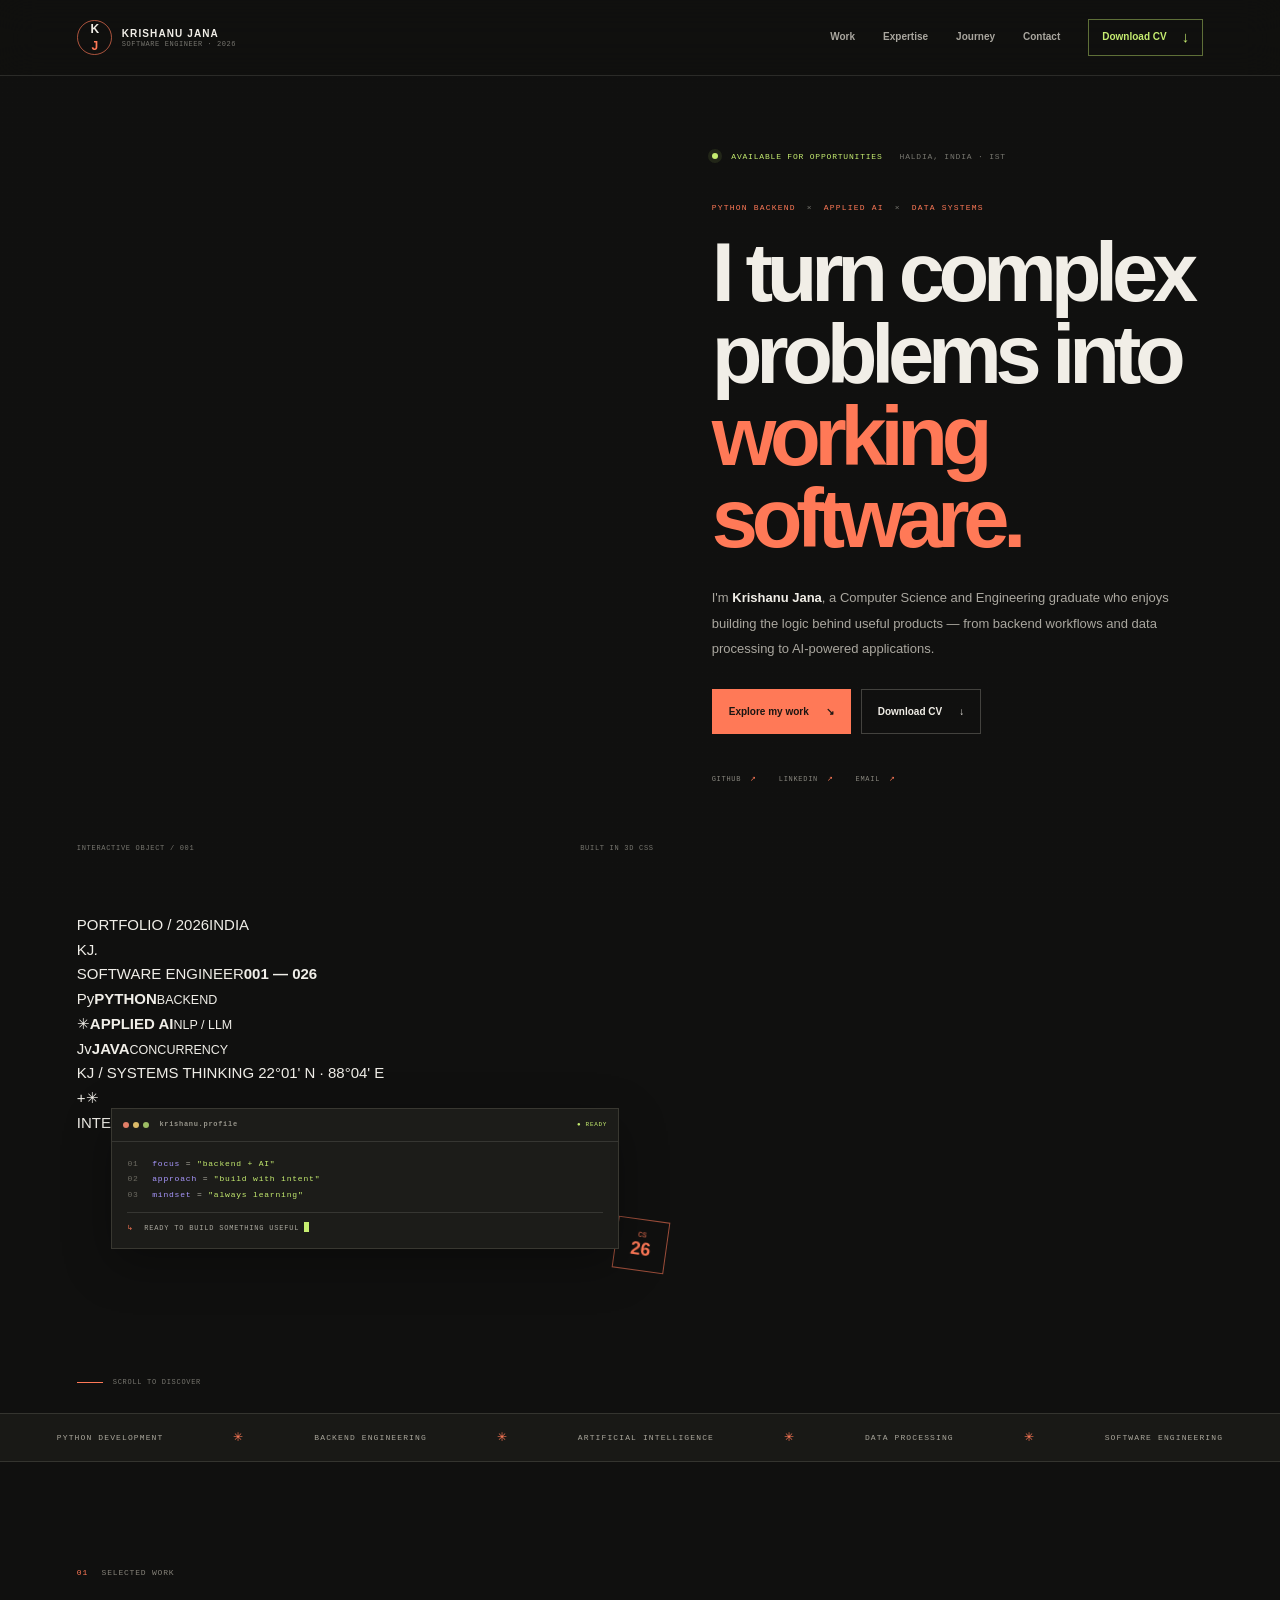
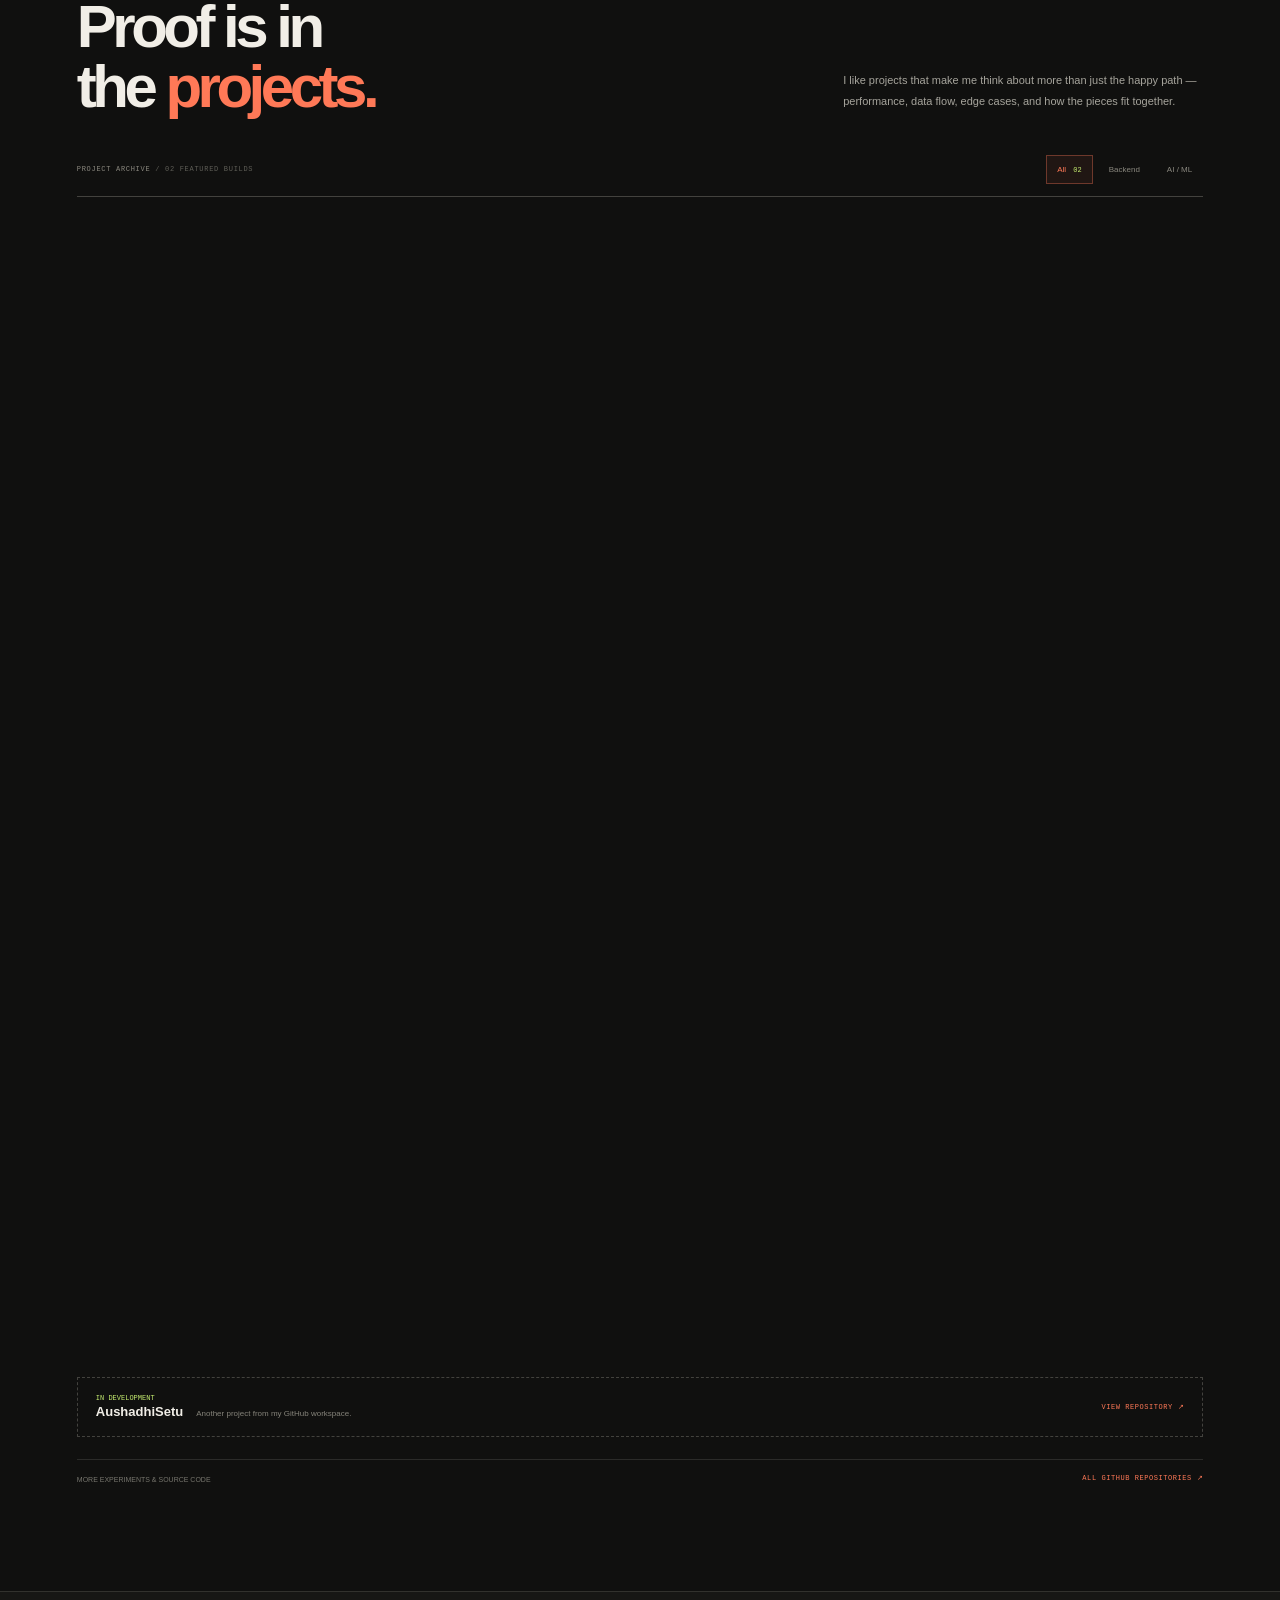
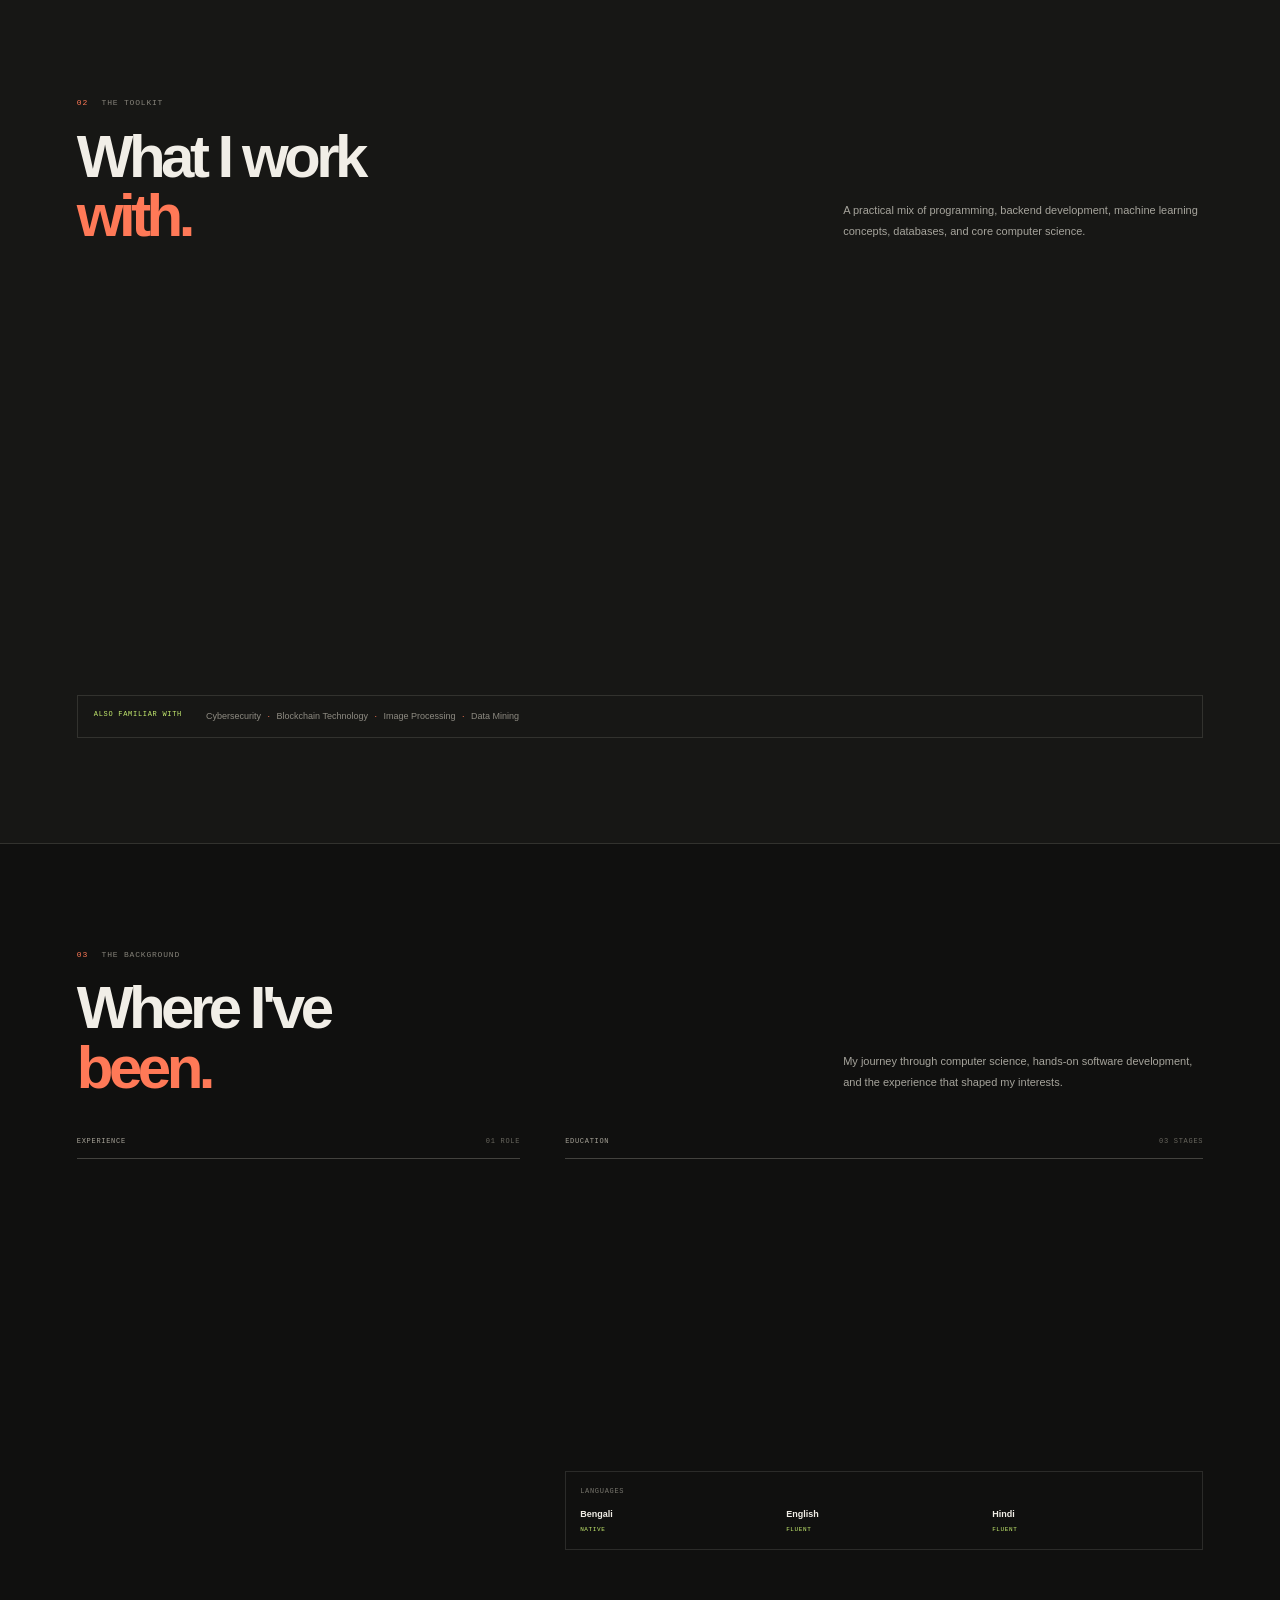
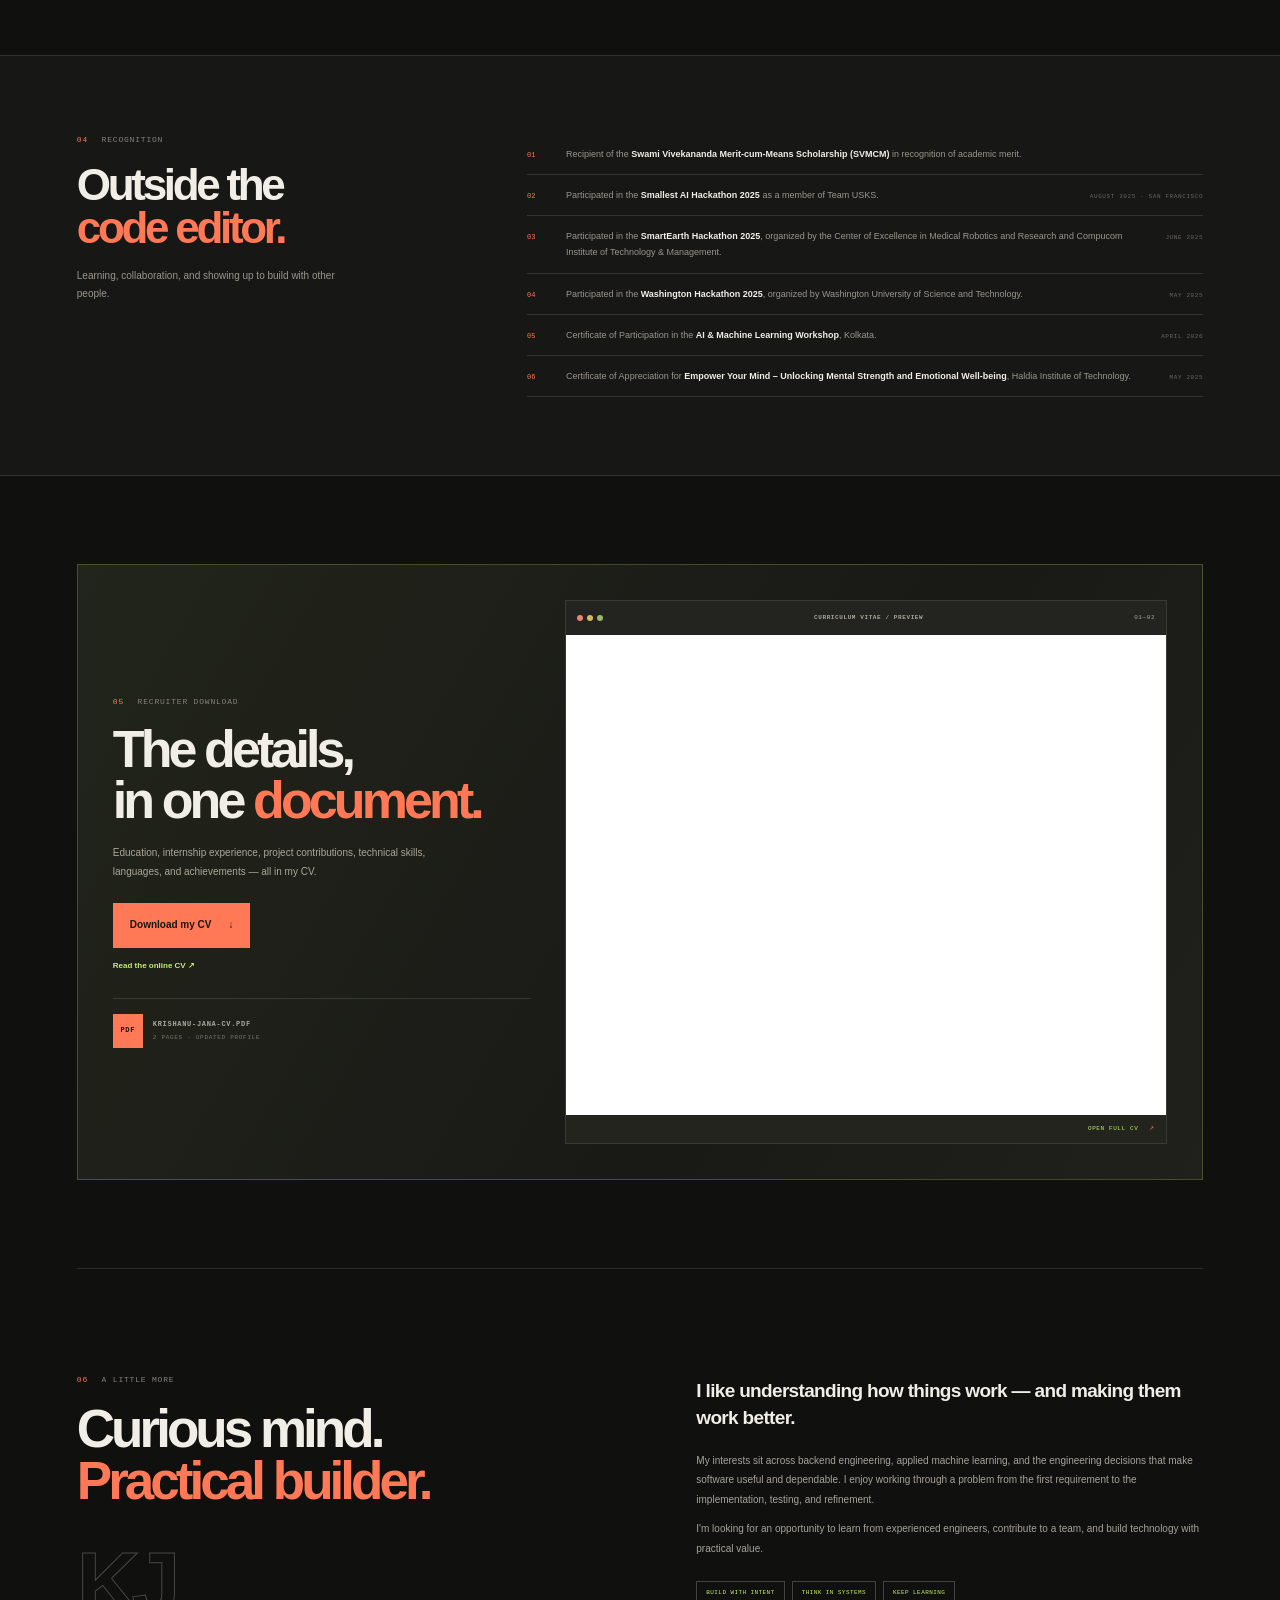
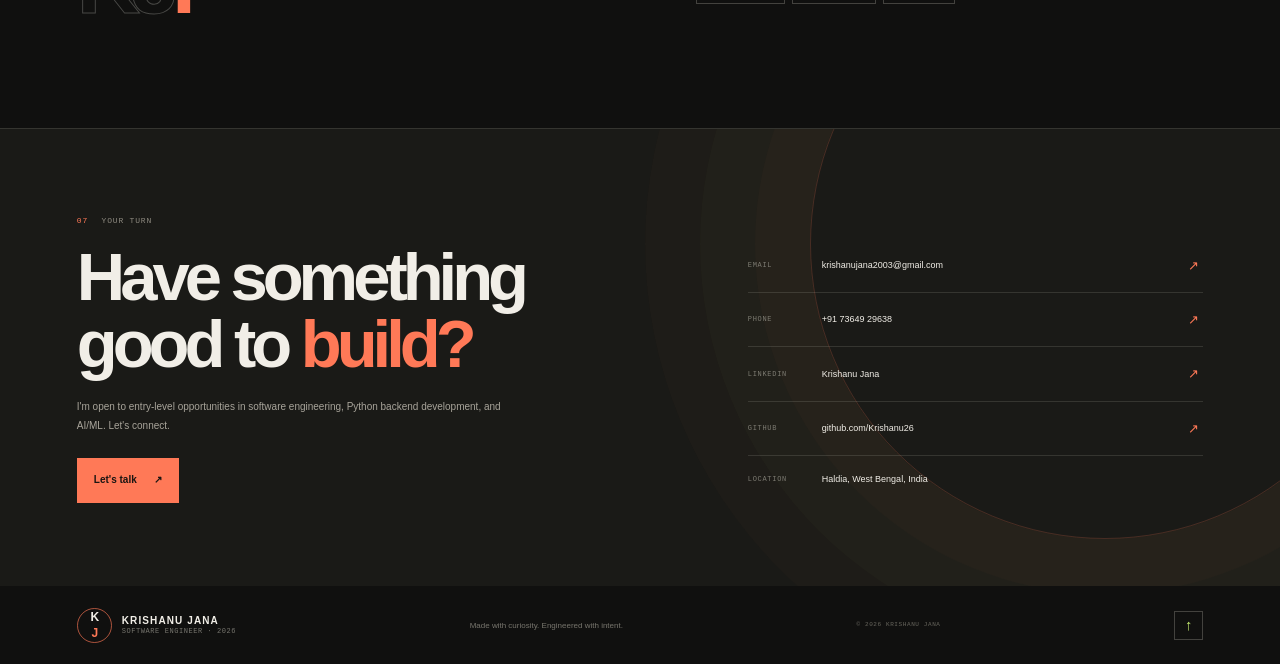
==== commit ee1f44d4: "Add 3D initials scene and interactive technology orbit to hero" ====
--- a/index.html
+++ b/index.html
@@ -39,6 +39,7 @@
 
   <main id="main">
     <section class="hero section-wrap" id="home">
+      <canvas class="particle-field" id="particle-field" aria-hidden="true"></canvas>
       <div class="hero-main">
         <div class="hero-meta">
           <span class="availability"><i></i> AVAILABLE FOR OPPORTUNITIES</span>
@@ -59,19 +60,30 @@
       </div>
 
       <div class="hero-side">
-        <div class="side-index"><span>PROFILE / 001</span><span>ENGINEERING NOTES</span></div>
-        <div class="monogram-stage" aria-hidden="true">
-          <div class="monogram-grid"></div>
-          <div class="monogram-outline">K</div>
-          <div class="monogram-core">J<span>.</span></div>
-          <div class="orbit orbit-a"></div>
-          <div class="orbit orbit-b"></div>
-          <span class="orbit-label orbit-label-one">BUILD / TEST / REPEAT</span>
-          <span class="orbit-label orbit-label-two">EST. 2026</span>
-          <span class="spark spark-one">✳</span><span class="spark spark-two">+</span>
-        </div>
+        <div class="side-index"><span>INTERACTIVE OBJECT / 001</span><span>BUILT IN 3D CSS</span></div>
+        <div class="hero-3d" data-tilt-scene aria-label="Three-dimensional KJ monogram with floating Python, AI and Java technology cards">
+          <div class="scene-glow"></div>
+          <div class="scene-world">
+            <div class="scene-grid"></div>
+            <div class="scene-ring scene-ring-one"></div>
+            <div class="scene-ring scene-ring-two"></div>
+            <div class="scene-ring scene-ring-three"></div>
+            <div class="scene-core-shadow"></div>
+            <div class="scene-core">
+              <div class="core-top"><span>PORTFOLIO / 2026</span><span>INDIA</span></div>
+              <div class="core-letters">K<span>J</span><i>.</i></div>
+              <div class="core-bottom"><span>SOFTWARE ENGINEER</span><b>001 — 026</b></div>
+            </div>
+            <div class="tech-float tech-python"><span class="float-symbol">Py</span><span><b>PYTHON</b><small>BACKEND</small></span></div>
+            <div class="tech-float tech-ai"><span class="float-symbol">✳</span><span><b>APPLIED AI</b><small>NLP / LLM</small></span></div>
+            <div class="tech-float tech-java"><span class="float-symbol">Jv</span><span><b>JAVA</b><small>CONCURRENCY</small></span></div>
+            <div class="scene-coordinates">KJ / SYSTEMS THINKING <span>22°01' N · 88°04' E</span></div>
+            <span class="scene-cross cross-a">+</span><span class="scene-cross cross-b">✳</span>
+          </div>
+        </div>
+        <div class="scene-caption"><span class="caption-live"><i></i> INTERACTIVE PROFILE</span><span>MOVE YOUR CURSOR TO EXPLORE ↗</span></div>
         <div class="side-console">
-          <div class="console-top"><span><i></i><i></i><i></i></span><b>krishanu.profile</b><small>● ONLINE</small></div>
+          <div class="console-top"><span><i></i><i></i><i></i></span><b>krishanu.profile</b><small>● READY</small></div>
           <div class="console-body">
             <p><span class="console-muted">01</span> <span class="console-key">focus</span> <span>=</span> <em>"backend + AI"</em></p>
             <p><span class="console-muted">02</span> <span class="console-key">approach</span> <span>=</span> <em>"build with intent"</em></p>
--- a/styles.css
+++ b/styles.css
@@ -1,213 +1,116 @@
 :root {
-  color-scheme: light;
-  --paper: #f5f7fb;
-  --white: #ffffff;
-  --ink: #17243a;
-  --ink-soft: #30415c;
-  --muted: #687891;
-  --faint: #91a0b5;
-  --line: #dce4ef;
-  --line-strong: #cbd6e4;
-  --blue: #4168e8;
-  --blue-dark: #294cc8;
-  --teal: #18a999;
-  --lime: #b9db58;
-  --violet: #8f7de8;
+  color-scheme: dark;
+  --bg: #10100f;
+  --bg-2: #171715;
+  --panel: #1d1d1a;
+  --panel-2: #23231f;
+  --paper: #f1eee7;
+  --ink: #f0eee8;
+  --muted: #a6a49c;
+  --dim: #77766f;
+  --line: rgba(231,226,213,.13);
+  --line-strong: rgba(231,226,213,.24);
+  --accent: #ff7957;
+  --acid: #c6ed70;
+  --violet: #a998ff;
   --mono: "DM Mono", "Courier New", monospace;
   --sans: "DM Sans", Arial, sans-serif;
-  --display: "Manrope", "DM Sans", Arial, sans-serif;
+  --display: "Space Grotesk", "DM Sans", Arial, sans-serif;
 }
 * { box-sizing: border-box; }
-html { scroll-behavior: smooth; scroll-padding-top: 88px; }
-body { margin: 0; background: var(--paper); color: var(--ink); font: 15px/1.65 var(--sans); -webkit-font-smoothing: antialiased; }
-body::before { position: fixed; inset: 0; z-index: -1; pointer-events: none; background-image: linear-gradient(rgba(67, 94, 138, .045) 1px, transparent 1px), linear-gradient(90deg, rgba(67, 94, 138, .045) 1px, transparent 1px); background-size: 52px 52px; content: ""; mask-image: linear-gradient(to bottom, black, transparent 75%); }
+html { scroll-behavior: smooth; scroll-padding-top: 84px; }
+body { margin: 0; background: var(--bg); color: var(--ink); font: 15px/1.65 var(--sans); -webkit-font-smoothing: antialiased; }
+body::before { position: fixed; inset: 0; z-index: -1; pointer-events: none; background-image: radial-gradient(rgba(245,239,225,.16) .6px,transparent .7px); background-size: 5px 5px; opacity: .08; content: ""; }
 a { color: inherit; text-decoration: none; }
 button { color: inherit; font: inherit; }
-::selection { background: rgba(65,104,232,.2); color: var(--ink); }
-:focus-visible { outline: 3px solid rgba(65,104,232,.55); outline-offset: 4px; }
-.skip-link { position: fixed; top: 10px; left: 10px; z-index: 100; padding: 10px 14px; transform: translateY(-160%); background: var(--blue); color: white; font-weight: 700; }
-.skip-link:focus { transform: translateY(0); }
-.scroll-progress { position: fixed; top: 0; left: 0; z-index: 90; width: 0; height: 3px; background: linear-gradient(90deg,var(--blue),var(--teal),var(--lime)); }
-.section-wrap { width: min(1160px, 88%); margin-inline: auto; }
-.section-space { padding-top: 108px; padding-bottom: 108px; }
-.site-header { position: sticky; top: 0; z-index: 50; display: flex; height: 78px; align-items: center; justify-content: space-between; padding: 0 max(calc((100vw - 1160px)/2),6%); border-bottom: 1px solid rgba(203,214,228,.75); background: rgba(245,247,251,.9); backdrop-filter: blur(18px); }
-.brand { display: inline-flex; align-items: center; gap: 11px; }
-.brand-mark { display: grid; width: 37px; height: 37px; place-items: center; border-radius: 11px; background: var(--ink); color: white; font: 800 14px var(--display); letter-spacing: -.08em; }
-.brand-mark span { color: #8cafff; }
-.brand-copy { display: flex; flex-direction: column; gap: 1px; }
-.brand-copy b { color: var(--ink); font: 800 11px var(--display); letter-spacing: .08em; }
-.brand-copy small { color: var(--muted); font: 7px var(--mono); letter-spacing: .1em; }
-.primary-nav { display: flex; align-items: center; gap: 30px; color: #53647d; font-size: 10px; font-weight: 700; }
-.primary-nav a { transition: color .2s ease, background .2s ease, border-color .2s ease; }
-.primary-nav a:hover { color: var(--blue); }
-.primary-nav .nav-download { display: inline-flex; min-height: 38px; align-items: center; gap: 14px; padding: 0 14px; border: 1px solid rgba(65,104,232,.3); border-radius: 5px; background: rgba(65,104,232,.07); color: var(--blue-dark); }
-.nav-download span { font-size: 15px; }
+::selection { background: rgba(255,121,87,.34); color: white; }
+:focus-visible { outline: 2px solid var(--acid); outline-offset: 4px; }
+.skip-link { position: fixed; top: 10px; left: 10px; z-index: 100; padding: 9px 13px; transform: translateY(-160%); background: var(--acid); color: #151612; font-weight: 700; }.skip-link:focus { transform: translateY(0); }
+.scroll-progress { position: fixed; top: 0; left: 0; z-index: 90; width: 0; height: 2px; background: linear-gradient(90deg,var(--accent),var(--acid)); }
+.section-wrap { width: min(1160px,88%); margin-inline: auto; }.section-space { padding-top: 105px; padding-bottom: 105px; }
+.site-header { position: sticky; top: 0; z-index: 50; display: flex; height: 76px; align-items: center; justify-content: space-between; padding: 0 max(calc((100vw - 1160px)/2),6%); border-bottom: 1px solid var(--line); background: rgba(16,16,15,.88); backdrop-filter: blur(18px); }
+.brand { display: inline-flex; align-items: center; gap: 10px; }.brand-symbol { display: grid; width: 35px; height: 35px; place-items: center; border: 1px solid rgba(255,121,87,.65); border-radius: 50%; color: var(--paper); font: 700 12px var(--display); letter-spacing: -.08em; }.brand-symbol span { color: var(--accent); }
+.brand-name { display: flex; flex-direction: column; gap: 1px; color: var(--paper); font: 700 10px var(--display); letter-spacing: .11em; }.brand-name small { color: var(--dim); font: 7px var(--mono); letter-spacing: .08em; }
+.primary-nav { display: flex; align-items: center; gap: 28px; color: #aaa79f; font-size: 10px; font-weight: 600; }.primary-nav a { transition: color .2s ease,border-color .2s ease,background .2s ease; }.primary-nav a:hover { color: var(--acid); }
+.primary-nav .nav-cv { display: inline-flex; min-height: 37px; align-items: center; gap: 15px; padding: 0 13px; border: 1px solid rgba(198,237,112,.43); color: var(--acid); }.primary-nav .nav-cv:hover { background: rgba(198,237,112,.08); }.nav-cv span { font-size: 15px; }
 .menu-toggle { display: none; }
-.hero { position: relative; display: grid; min-height: 640px; grid-template-columns: 1.06fr .94fr; align-items: center; gap: 55px; padding-top: 76px; padding-bottom: 94px; }
-.hero-copy { position: relative; z-index: 2; }
-.hero-topline { display: flex; flex-wrap: wrap; align-items: center; gap: 15px; margin-bottom: 32px; }
-.eyebrow, .hero-kicker, .hero-location, .section-index, .control-label, .project-visual-top, .project-visual-foot, .project-type, .project-date, .project-no, .expertise-card > small, .expertise-bottom, .timeline-heading, .timeline-date, .timeline-content > small, .resume-file-meta, .preview-top, .contact-details small, .site-footer > span { font: 9px/1.6 var(--mono); letter-spacing: .1em; }
-.eyebrow { margin: 0; color: var(--muted); }
-.eyebrow i { display: inline-block; width: 7px; height: 7px; margin-right: 7px; border-radius: 50%; background: var(--teal); box-shadow: 0 0 0 4px rgba(24,169,153,.12); }
-.hero-location { padding-left: 14px; border-left: 1px solid var(--line-strong); color: #8795a9; font-size: 8px; }
-.hero-kicker { margin: 0 0 17px; color: var(--blue); font-size: 9px; font-weight: 500; }
-.hero h1 { margin: 0 0 23px; color: var(--ink); font: 800 clamp(54px,6.1vw,81px)/1.03 var(--display); letter-spacing: -.082em; }
-.hero-highlight { position: relative; z-index: 0; color: var(--blue); }
-.hero-highlight::after { position: absolute; right: 0; bottom: 3px; left: 0; z-index: -1; height: 12px; background: rgba(185,219,88,.35); content: ""; transform: skewX(-12deg); }
-.hero-description { max-width: 550px; margin: 0; color: var(--muted); font-size: 14px; line-height: 1.95; }
-.hero-description strong { color: var(--ink-soft); font-weight: 700; }
-.hero-specialties { display: flex; flex-wrap: wrap; gap: 10px 18px; margin-top: 25px; }
-.hero-specialties span { color: #50617b; font-size: 9px; font-weight: 600; }
-.hero-specialties i { margin-right: 5px; color: var(--teal); font: 8px var(--mono); font-style: normal; }
-.hero-actions { display: flex; flex-wrap: wrap; gap: 11px; margin-top: 29px; }
-.button { display: inline-flex; min-height: 46px; align-items: center; justify-content: center; gap: 17px; padding: 0 17px; border: 1px solid transparent; border-radius: 5px; font-size: 10px; font-weight: 700; transition: transform .2s ease, box-shadow .2s ease, background .2s ease; }
-.button:hover { transform: translateY(-2px); }
-.button-primary { background: var(--blue); color: #fff; box-shadow: 0 7px 17px rgba(65,104,232,.15); }
-.button-primary:hover { background: var(--blue-dark); box-shadow: 0 10px 23px rgba(65,104,232,.23); }
-.button-outline { border-color: var(--line-strong); background: rgba(255,255,255,.6); color: var(--ink); }
-.button-outline:hover { border-color: var(--blue); color: var(--blue-dark); }
-.hero-links { display: flex; gap: 23px; margin-top: 33px; color: #61728a; font-size: 9px; font-weight: 700; }
-.hero-links a { transition: color .2s ease; }.hero-links a:hover { color: var(--blue); }.hero-links span { margin-left: 4px; color: var(--teal); }
-.hero-visual { position: relative; display: flex; min-height: 475px; flex-direction: column; align-items: center; justify-content: center; padding: 35px 13px 20px; }
-.hero-visual::before { position: absolute; top: 12%; right: 1%; bottom: 8%; left: 1%; z-index: -1; border: 1px solid rgba(65,104,232,.1); border-radius: 35% 65% 58% 42% / 38% 40% 60% 62%; background: radial-gradient(circle at 50% 42%,rgba(101,139,242,.13),transparent 59%); content: ""; }
-.visual-label { position: absolute; top: 8px; right: 7px; left: 7px; display: flex; align-items: center; gap: 8px; color: #71829a; font: 8px var(--mono); letter-spacing: .12em; }
-.visual-label b { margin-left: auto; color: #9aa8ba; font-weight: 400; }
-.pulse-dot { width: 6px; height: 6px; border-radius: 50%; background: var(--teal); box-shadow: 0 0 0 4px rgba(24,169,153,.1); }
-.system-map { width: 100%; max-width: 550px; overflow: visible; }
-.map-grid { fill: none; stroke: #d9e3f0; stroke-width: .8; opacity: .5; }
-.map-node rect { fill: url(#nodeGlow); stroke: #d6dfeb; stroke-width: 1; }
-.node-blue { fill: #e8eeff; }.node-teal { fill: #e2f5f2; }.node-violet { fill: #eeeaff; }.node-lime { fill: #f2f8db; }.node-dark { fill: #e7edf6; }
-.node-symbol { fill: none; stroke: var(--blue); stroke-width: 1.7; stroke-linecap: round; stroke-linejoin: round; }
-.node-overline { fill: #8291a7; font: 8px var(--mono); letter-spacing: 1.1px; }
-.node-title { fill: #1c2d49; font: 700 12px var(--display); }
-.map-tag rect { fill: #fff; stroke: #dce4ef; }.map-tag text { fill: var(--blue); font: 8px var(--mono); text-anchor: middle; letter-spacing: 1px; }
-.signal-ring { fill: var(--teal); stroke: white; stroke-width: 3; }
-.visual-caption { display: flex; width: 91%; align-items: center; gap: 11px; margin-top: -3px; padding: 13px 15px; border: 1px solid rgba(203,214,228,.75); border-radius: 8px; background: rgba(255,255,255,.8); box-shadow: 0 10px 30px rgba(31,52,88,.07); }
-.caption-mark { display: grid; width: 30px; height: 30px; place-items: center; border-radius: 8px; background: #eef2ff; color: var(--blue); font-size: 16px; }
-.visual-caption b, .visual-caption small { display: block; }.visual-caption b { color: var(--ink); font: 700 8px var(--mono); letter-spacing: .08em; }.visual-caption small { margin-top: 3px; color: #71819a; font-size: 8px; }
-.caption-index { margin-left: auto; color: #8c9bb0; font: 8px var(--mono); }
-.scroll-note { position: absolute; bottom: 26px; left: 0; display: flex; align-items: center; gap: 10px; color: #8492a6; font: 8px var(--mono); letter-spacing: .12em; }.scroll-note span { width: 26px; height: 1px; background: var(--blue); }
-.proof-strip { border-block: 1px solid var(--line); background: rgba(255,255,255,.6); }
-.proof-inner { display: grid; grid-template-columns: repeat(4,1fr); gap: 25px; padding-top: 21px; padding-bottom: 21px; }
-.proof-inner > div { display: flex; flex-direction: column; gap: 1px; padding-left: 18px; border-left: 2px solid var(--blue); }
-.proof-number { color: var(--ink); font: 800 18px var(--display); letter-spacing: -.05em; }.proof-label { color: #8795a8; font: 7px var(--mono); letter-spacing: .09em; }
-.section-heading { display: flex; align-items: end; justify-content: space-between; gap: 38px; margin-bottom: 38px; }
-.section-heading .eyebrow { margin-bottom: 15px; }.section-index { margin-right: 8px; color: var(--teal); }
-.section-heading h2, .resume-copy-block h2, .recognition-inner h2, .about-layout h2, .contact-copy h2 { margin: 0; color: var(--ink); font: 800 clamp(40px,4.8vw,57px)/1.06 var(--display); letter-spacing: -.075em; }
-.section-heading h2 em, .resume-copy-block h2 em, .recognition-inner h2 em, .about-layout h2 em, .contact-copy h2 em { color: var(--blue); font: italic 500 1.04em var(--display); letter-spacing: -.08em; }
-.section-intro { max-width: 370px; margin: 0 0 4px; color: var(--muted); font-size: 12px; line-height: 1.9; }
-.work-controls { display: flex; align-items: center; justify-content: space-between; gap: 18px; margin-bottom: 17px; padding-bottom: 13px; border-bottom: 1px solid var(--line-strong); }
-.control-label { color: #75869e; font-size: 8px; }.control-label b { margin-left: 5px; color: #a0aec0; font-weight: 400; }
-.project-filters { display: flex; flex-wrap: wrap; gap: 6px; }
-.filter-button { padding: 7px 10px; border: 1px solid transparent; border-radius: 4px; background: transparent; color: #74839a; cursor: pointer; font-size: 9px; font-weight: 600; transition: all .2s ease; }
-.filter-button:hover, .filter-button.is-active { border-color: rgba(65,104,232,.2); background: rgba(65,104,232,.08); color: var(--blue-dark); }
-.filter-button span { margin-left: 5px; color: var(--teal); font: 8px var(--mono); }
-.project-grid { display: grid; grid-template-columns: repeat(2,minmax(0,1fr)); gap: 17px; align-items: stretch; }
-.project-card { min-width: 0; overflow: hidden; border: 1px solid var(--line); border-radius: 9px; background: var(--white); box-shadow: 0 7px 24px rgba(29,49,79,.035); transition: transform .25s ease, border-color .25s ease, box-shadow .25s ease; }
-.project-card:hover { transform: translateY(-4px); border-color: rgba(65,104,232,.3); box-shadow: 0 17px 38px rgba(29,49,79,.09); }
-.project-card.is-hidden { display: none; }
-.project-featured { display: grid; grid-column: 1/-1; grid-template-columns: 1fr 1fr; }
-.project-visual { position: relative; display: flex; min-height: 270px; flex-direction: column; align-items: center; justify-content: center; overflow: hidden; padding: 45px 21px 42px; border-bottom: 1px solid var(--line); }
-.project-featured .project-visual { min-height: 360px; border-right: 1px solid var(--line); border-bottom: 0; }
-.project-visual::before { position: absolute; inset: 0; background-image: linear-gradient(rgba(72,99,145,.065) 1px,transparent 1px),linear-gradient(90deg,rgba(72,99,145,.065) 1px,transparent 1px); background-size: 25px 25px; content: ""; }
-.dataflow-visual { background: linear-gradient(145deg,#eaf0ff,#f6f8fc 62%,#eaf8f5); }.mental-visual { background: linear-gradient(145deg,#eaf7f3,#f8fafb 60%,#eff1ff); }.civic-visual { background: linear-gradient(145deg,#f0edff,#f9f8ff 62%,#eef5ff); }
-.project-visual-top, .project-visual-foot { position: absolute; right: 18px; left: 18px; z-index: 1; display: flex; justify-content: space-between; gap: 12px; color: #8190a6; font-size: 7px; }
-.project-visual-top { top: 15px; }.project-visual-foot { bottom: 13px; color: #7989a0; font-size: 7px; }
-.dataflow-art { position: relative; z-index: 1; display: flex; width: 100%; align-items: center; justify-content: center; gap: 7px; }
-.flow-block { display: flex; width: 83px; min-height: 93px; flex: 0 0 83px; flex-direction: column; align-items: center; justify-content: center; gap: 7px; border: 1px solid #cbd7e8; border-radius: 8px; background: rgba(255,255,255,.88); box-shadow: 0 7px 19px rgba(50,75,120,.07); }
-.flow-block small, .worker-stack small { color: #8593a8; font: 7px var(--mono); letter-spacing: .1em; }.flow-block b { color: #27446e; font: 800 27px var(--display); }.flow-block span { color: #8b9ab0; font: 6px var(--mono); letter-spacing: .1em; }
-.flow-arrow { color: #8197c0; font-size: 17px; }.flow-split { width: 89px; flex-basis: 89px; }.split-lines { display: grid; width: 42px; gap: 4px; }.split-lines i { height: 4px; border-radius: 4px; background: var(--blue); }.split-lines i:nth-child(2){width:80%;opacity:.8}.split-lines i:nth-child(3){width:66%;opacity:.65}.split-lines i:nth-child(4){width:90%;opacity:.5}
-.worker-stack { display: flex; flex-direction: column; align-items: center; gap: 7px; }.worker-stack > div { display: flex; gap: 4px; }.worker-stack i { display: block; width: 8px; height: 25px; border-radius: 3px; background: linear-gradient(to top,#18a999, #bde9df); border: 1px solid #86cec2; }
-.flow-output { border-color: #c8df9b; background: #fbfff1; }.flow-output b { color: #6c8c22; }
-.mental-art { position: relative; z-index: 1; width: min(350px,95%); padding: 15px; border: 1px solid #d3e6e1; border-radius: 9px; background: rgba(255,255,255,.92); box-shadow: 0 12px 30px rgba(39,91,85,.08); }
-.mental-art-top { display: flex; justify-content: space-between; color: #7e9b98; font: 7px var(--mono); letter-spacing: .08em; }.flow-status { color: #299c8e; }.flow-status i { display: inline-block; width: 5px; height: 5px; margin-right: 4px; border-radius: 50%; background: #22b19d; }
-.mental-question { margin: 15px 0 13px; padding: 13px; border: 1px solid #e0ebe8; border-radius: 6px; background: linear-gradient(135deg,#f7fbfa,#f3f2ff); }.mental-question small, .mental-question b, .mental-question span { display: block; }.mental-question small { color: #77918d; font: 7px var(--mono); letter-spacing: .08em; }.mental-question b { margin: 8px 0; color: #263b50; font: 700 17px/1.25 var(--display); letter-spacing: -.04em; }.mental-question span { color: #82958f; font-size: 8px; }
-.mental-steps { display: flex; flex-wrap: wrap; justify-content: space-between; gap: 6px; }.mental-steps span { color: #718b86; font: 7px var(--mono); }.mental-steps i { margin-right: 3px; color: #269e8f; font-style: normal; }
-.mental-wave { margin-top: 5px; color: #49b8aa; opacity: .8; }.mental-wave svg { display: block; width: 100%; height: 30px; }
-.civic-art { position: relative; z-index: 1; width: min(360px,96%); padding: 15px; border: 1px solid #dedaf3; border-radius: 9px; background: rgba(255,255,255,.94); box-shadow: 0 12px 30px rgba(67,61,120,.07); }
-.civic-top { display: flex; justify-content: space-between; padding-bottom: 10px; border-bottom: 1px solid #eceaf4; color: #6b658d; font: 7px var(--mono); letter-spacing: .08em; }.civic-top span { color: #a09bb8; }
-.civic-row { display: grid; grid-template-columns: 24px 1fr auto; align-items: center; gap: 7px; padding: 11px 0; border-bottom: 1px solid #eeedf4; }.civic-icon { color: #7c6bd6; font-size: 14px; }.civic-row b,.civic-row small { display: block; }.civic-row b { color: #3d435b; font-size: 8px; }.civic-row small { margin-top: 2px; color: #9998ad; font: 6px var(--mono); }
-.priority { padding: 4px 6px; border-radius: 3px; font: 7px var(--mono); font-style: normal; }.priority.high { background: #fff0e7; color: #b75e35; }.priority.medium { background: #fff7df; color: #9c7c28; }.priority.low { background: #edf4ff; color: #5e7eae; }
-.civic-foot { display: flex; justify-content: space-between; padding-top: 11px; color: #887ead; font: 6px var(--mono); letter-spacing: .05em; }
-.project-body { padding: 24px 25px 26px; }.project-featured .project-body { align-self: center; padding: 35px 7%; }
-.project-title-line { display: flex; justify-content: space-between; align-items: flex-start; gap: 12px; }
-.project-type { display: block; color: var(--teal); font-size: 7px; font-weight: 500; }.project-title-line h3 { margin: 6px 0 4px; color: var(--ink); font: 800 22px/1.2 var(--display); letter-spacing: -.06em; }.project-date { display: block; color: #8997aa; font-size: 7px; }
-.project-no { color: #a8b4c4; font-size: 9px; }
-.project-body > p:not(.project-note) { margin: 16px 0 12px; color: var(--muted); font-size: 10px; line-height: 1.9; }
-.project-points { margin: 12px 0; padding-left: 16px; color: #5f7089; font-size: 9px; line-height: 1.75; }.project-points li { margin-bottom: 4px; }.project-points li::marker { color: var(--teal); }
-.tag-list { display: flex; flex-wrap: wrap; gap: 5px; margin: 15px 0; }.tag-list span { padding: 5px 7px; border: 1px solid #e0e6ef; border-radius: 3px; background: #f8fafd; color: #65758c; font: 7px var(--mono); }
-.project-link { display: inline-flex; align-items: center; gap: 10px; color: var(--blue-dark); font-size: 9px; font-weight: 700; }.project-link span { font-size: 14px; transition: transform .2s ease; }.project-link:hover span { transform: translate(3px,-3px); }
-.project-note { margin: 10px 0 0; color: #8794a7; font-size: 8px; line-height: 1.6; }
-.project-more { display: flex; align-items: center; justify-content: space-between; gap: 15px; margin-top: 19px; padding: 17px 20px; border: 1px dashed #c5d0e0; border-radius: 7px; background: rgba(255,255,255,.55); }.project-more > div { display: grid; grid-template-columns: auto auto; align-items: baseline; gap: 2px 15px; }.project-more .eyebrow { grid-column: 1/-1; color: #8291a7; font-size: 7px; }.project-more b { color: var(--ink); font: 700 13px var(--display); }.project-more small { color: #77879e; font-size: 9px; }.project-more > a,.all-projects a { color: var(--blue-dark); font-size: 9px; font-weight: 700; white-space: nowrap; }
-.all-projects { display: flex; justify-content: space-between; gap: 15px; margin-top: 22px; padding-top: 16px; border-top: 1px solid var(--line); }.all-projects > span { color: #8694a8; font: 8px var(--mono); letter-spacing: .08em; }.all-projects a span { margin-left: 6px; color: var(--teal); }
-.expertise-section { border-block: 1px solid var(--line); background: #eef2f8; }
-.expertise-grid { display: grid; grid-template-columns: repeat(3,1fr); gap: 12px; }
-.expertise-card { position: relative; min-height: 210px; padding: 21px; border: 1px solid #dfe6ef; border-radius: 7px; background: rgba(255,255,255,.85); transition: transform .22s ease, box-shadow .22s ease; }.expertise-card:hover { transform: translateY(-3px); box-shadow: 0 12px 25px rgba(31,54,91,.07); }
-.expertise-icon { display: grid; width: 38px; height: 38px; margin-bottom: 17px; place-items: center; border-radius: 10px; background: #eaf0ff; color: var(--blue); font: 800 11px var(--mono); }.icon-api { background: #e6f5f3; color: #168d81; }.icon-data { background: #f0edff; color: #7664d0; }.icon-ai { background: #f1f6df; color: #758d2b; }.icon-core { background: #e9eef5; color: #445d7c; }.icon-tools { background: #f8edf0; color: #a05d78; }
-.expertise-card > small { position: absolute; top: 22px; right: 18px; color: #9aa7b8; font-size: 7px; }.expertise-card h3 { margin: 0 0 7px; color: var(--ink); font: 700 14px var(--display); }.expertise-card p { min-height: 42px; margin: 0; color: #728198; font-size: 9px; line-height: 1.75; }
-.expertise-bottom { display: flex; justify-content: space-between; margin-top: 16px; padding-top: 10px; border-top: 1px solid #edf0f5; color: #97a4b5; font-size: 7px; }.expertise-bottom span:last-child { color: var(--teal); font-size: 12px; }
-.knowledge-line { display: flex; flex-wrap: wrap; gap: 10px 20px; margin-top: 16px; padding: 14px 17px; border: 1px solid #dfe6ef; border-radius: 5px; background: rgba(255,255,255,.65); }.knowledge-line span { color: var(--blue-dark); font: 8px var(--mono); letter-spacing: .08em; }.knowledge-line p { margin: 0; color: #77869c; font-size: 9px; }
-.resume-section { padding-top: 90px; padding-bottom: 90px; }
-.resume-shell { display: grid; grid-template-columns: .82fr 1.18fr; gap: 38px; padding: 36px; border: 1px solid #d6e0ec; border-radius: 12px; background: linear-gradient(125deg,#eaf0ff 0%,#f9fbfe 50%,#e8f6f3 100%); box-shadow: 0 18px 45px rgba(32,56,98,.055); }
-.resume-copy-block { align-self: center; }.resume-copy-block .eyebrow { margin-bottom: 14px; }.resume-copy-block h2 { font-size: clamp(38px,4.2vw,49px); }.resume-copy-block > p:not(.eyebrow) { max-width: 330px; margin: 15px 0 22px; color: #687992; font-size: 11px; line-height: 1.9; }
-.resume-actions { display: flex; flex-wrap: wrap; align-items: center; gap: 12px; }.resume-web-link { color: var(--blue-dark); font-size: 9px; font-weight: 700; }
-.resume-file-meta { display: flex; align-items: center; gap: 10px; margin-top: 24px; padding-top: 17px; border-top: 1px solid #dbe3ee; color: #50627c; font-size: 7px; }.file-icon { display: grid; width: 30px; height: 34px; place-items: center; border-radius: 4px; background: #e45858; color: #fff; font: 700 8px var(--mono); }.resume-file-meta b,.resume-file-meta small { display: block; }.resume-file-meta b { font-size: 7px; }.resume-file-meta small { margin-top: 3px; color: #8a98aa; font-size: 6px; }
-.resume-preview { min-width: 0; overflow: hidden; border: 1px solid #d6dfeb; border-radius: 8px; background: #fff; box-shadow: 0 12px 35px rgba(31,53,88,.1); }.preview-top { display: flex; height: 36px; align-items: center; justify-content: space-between; padding: 0 12px; color: #8694a9; font-size: 7px; }.preview-top > span:first-child { display: flex; gap: 4px; }.preview-top i { width: 6px; height: 6px; border-radius: 50%; background: #ee8b82; }.preview-top i:nth-child(2){background:#e7bd6b}.preview-top i:nth-child(3){background:#70bf97}.preview-top b { font-size: 7px; font-weight: 500; }
-.resume-preview iframe { display: block; width: 100%; height: 510px; border: 0; background: #fff; }.preview-open { display: block; padding: 10px 14px; border-top: 1px solid #e7ecf3; color: var(--blue-dark); font-size: 8px; font-weight: 700; text-align: right; }.preview-open span { margin-left: 5px; color: var(--teal); }
-.journey-grid { display: grid; grid-template-columns: 1.3fr .7fr; gap: 40px; }
-.timeline-heading { display: flex; justify-content: space-between; margin-bottom: 22px; padding-bottom: 11px; border-bottom: 1px solid var(--line-strong); color: #72839a; font-size: 8px; }.timeline-heading i { color: #a1adbd; font-style: normal; }
-.education-heading { margin-top: 16px; }
-.timeline { position: relative; }.timeline-item { position: relative; display: grid; grid-template-columns: 145px 1fr; gap: 23px; padding-bottom: 28px; }.timeline-item::before { position: absolute; top: 6px; bottom: 0; left: 150px; width: 1px; background: #d9e2ec; content: ""; }.timeline-marker { position: absolute; top: 5px; left: 146px; z-index: 1; width: 9px; height: 9px; border: 2px solid var(--paper); border-radius: 50%; background: var(--blue); box-shadow: 0 0 0 1px rgba(65,104,232,.35); }.timeline-date { color: #8290a4; font-size: 8px; }.timeline-content { padding-left: 2px; }.timeline-content > small { color: var(--teal); font-size: 7px; }.timeline-content h3 { margin: 5px 0 3px; color: var(--ink); font: 700 14px var(--display); }.timeline-content p { margin: 5px 0 0; color: #708098; font-size: 9px; line-height: 1.8; }.timeline-content .timeline-place { color: #8997aa; font-size: 8px; }.timeline-content .grade { color: #8997aa; font-size: 8px; }.grade b { color: var(--blue-dark); font-size: 10px; }
-.timeline-content .tag-list { margin-top: 10px; }.timeline-content .tag-list span { font-size: 6px; }
-.journey-aside { display: flex; flex-direction: column; gap: 12px; }
-.aside-card { padding: 23px; border-radius: 8px; background: var(--ink); color: #fff; }.aside-card .eyebrow { color: #a9b9d0; }.approach-mark { display: grid; width: 39px; height: 39px; margin: 23px 0 15px; place-items: center; border: 1px solid rgba(255,255,255,.18); border-radius: 10px; color: #9cc4ff; font-size: 19px; }.aside-card h3 { margin: 0; color: #fff; font: 800 25px/1.2 var(--display); letter-spacing: -.06em; }.aside-card p { margin: 13px 0 0; color: #aab8ca; font-size: 9px; line-height: 1.9; }
-.language-card { padding: 20px 23px; border: 1px solid var(--line); border-radius: 8px; background: #fff; }.language-card .eyebrow { margin-bottom: 10px; }.language-card > div { display: flex; justify-content: space-between; padding: 8px 0; border-top: 1px solid #edf0f5; }.language-card b { color: var(--ink); font-size: 10px; }.language-card small { color: var(--teal); font: 7px var(--mono); }
-.recognition-section { padding-top: 82px; padding-bottom: 82px; border-block: 1px solid var(--line); background: #edf2f8; }.recognition-inner { display: grid; grid-template-columns: .75fr 1.25fr; gap: 70px; }.recognition-inner .eyebrow { margin-bottom: 15px; }.recognition-inner h2 { font-size: 43px; }.achievement-list article { display: grid; grid-template-columns: 27px 1fr auto; gap: 12px; align-items: baseline; padding: 12px 0; border-bottom: 1px solid #d9e2ed; }.achievement-list article > span { color: var(--teal); font: 8px var(--mono); }.achievement-list p { margin: 0; color: #6d7c93; font-size: 9px; line-height: 1.8; }.achievement-list p b { color: #30415b; }.achievement-list small { color: #94a1b3; font: 7px var(--mono); white-space: nowrap; }
-.about-section { padding-top: 98px; padding-bottom: 98px; }.about-layout { display: grid; grid-template-columns: 1fr 1fr; gap: 10%; }.about-layout .eyebrow { margin-bottom: 15px; }.about-layout h2 { font-size: clamp(36px,4.5vw,51px); }.about-copy { padding-top: 7px; }.about-copy p { color: #738198; font-size: 11px; line-height: 1.95; }.about-copy .about-lede { margin-top: 0; color: var(--ink-soft); font: 700 18px/1.5 var(--display); letter-spacing: -.035em; }.about-signoff { display: flex; align-items: center; gap: 11px; margin-top: 24px; padding-top: 16px; border-top: 1px solid var(--line); }.about-signoff > span { display: grid; width: 36px; height: 36px; place-items: center; border-radius: 9px; background: var(--ink); color: #a9c1ff; font: 800 10px var(--display); }.about-signoff p { margin: 0; color: var(--ink); font: 700 8px/1.4 var(--mono); letter-spacing: .06em; }.about-signoff small { color: #8b99ad; font: 6px var(--mono); }
-.contact-section { position: relative; overflow: hidden; background: #17243a; color: #fff; }.contact-orbit { position: absolute; top: -230px; right: -110px; width: 620px; height: 620px; border: 1px solid rgba(159,185,239,.15); border-radius: 50%; box-shadow: 0 0 0 55px rgba(159,185,239,.025),0 0 0 110px rgba(159,185,239,.02); }
-.contact-layout { position: relative; display: grid; grid-template-columns: 1fr .8fr; gap: 12%; padding-top: 89px; padding-bottom: 88px; }.contact-copy .eyebrow { color: #9eafd0; }.contact-copy h2 { margin-top: 15px; color: #fff; font-size: clamp(48px,6vw,68px); }.contact-copy h2 em { color: #a9c1ff; }.contact-copy > p:not(.eyebrow) { max-width: 450px; margin: 19px 0 24px; color: #aebbd0; font-size: 11px; line-height: 1.9; }.contact-copy .button-primary { background: #a9c1ff; color: #17243a; box-shadow: none; }.contact-copy .button-primary:hover { background: #c4d4ff; }
-.contact-details { align-self: end; }.contact-details > * { display: grid; grid-template-columns: 75px 1fr 14px; align-items: center; gap: 8px; padding: 17px 0; border-bottom: 1px solid rgba(219,231,251,.14); }.contact-details small { color: #91a2bd; font-size: 7px; }.contact-details b { color: #edf2fa; font-size: 9px; font-weight: 500; overflow-wrap: anywhere; }.contact-details > a > span { color: #91b5ff; font-size: 13px; }.contact-details .contact-location { grid-template-columns: 75px 1fr; border: 0; }
-.site-footer { display: flex; min-height: 79px; align-items: center; justify-content: space-between; gap: 20px; padding: 13px max(calc((100vw - 1160px)/2),6%); }.footer-brand .brand-mark { width: 30px; height: 30px; border-radius: 8px; font-size: 11px; }.footer-brand .brand-copy b { font-size: 9px; }.footer-brand .brand-copy small { font-size: 6px; }.site-footer > p { margin: 0; color: #78879b; font-size: 9px; }.site-footer > span { color: #98a5b6; font-size: 7px; }.back-to-top { display: grid; width: 30px; height: 30px; place-items: center; border: 1px solid var(--line-strong); border-radius: 5px; color: var(--blue); transition: transform .2s ease, border-color .2s ease; }.back-to-top:hover { transform: translateY(-3px); border-color: var(--blue); }
-.reveal { opacity: 0; transform: translateY(17px); transition: opacity .55s ease, transform .55s ease; }.reveal.is-visible { opacity: 1; transform: translateY(0); }
-@media (min-width:1500px) { .hero { min-height: 710px; } }
+.hero { position: relative; display: grid; min-height: 650px; grid-template-columns: 1.08fr .92fr; align-items: center; gap: 58px; padding-top: 75px; padding-bottom: 95px; }
+.hero-main { position: relative; z-index: 2; }.hero-meta { display: flex; flex-wrap: wrap; align-items: center; gap: 17px; margin-bottom: 38px; }
+.availability,.meta-location,.hero-overline,.hero-social a,.side-index,.orbit-label,.console-top,.console-body,.hero-scroll,.section-kicker,.work-filter-row>span,.art-topline,.art-bottomline,.project-label,.project-title-row small,.project-number,.project-link,.project-details b,.project-details,.skill-count,.skill-tile>small,.additional-skills>span,.column-heading,.experience-date,.experience-type,.education-row>span,.education-row small,.language-panel>span,.language-panel small,.achievement-list>span,.achievement-list small,.resume-file,.screen-top,.resume-screen>a,.contact-info small,.site-footer>span { font: 8px/1.6 var(--mono); letter-spacing: .1em; }
+.availability { color: var(--acid); }.availability i { display: inline-block; width: 6px; height: 6px; margin-right: 8px; border-radius: 50%; background: var(--acid); box-shadow: 0 0 0 4px rgba(198,237,112,.1); }.meta-location { color: var(--dim); }.hero-overline { margin: 0 0 17px; color: var(--accent); font-size: 8px; letter-spacing: .15em; }.hero-overline b { padding: 0 5px; color: var(--dim); font-weight: 400; }
+.hero h1 { margin: 0; color: var(--paper); font: 700 clamp(54px,6.5vw,83px)/.99 var(--display); letter-spacing: -.075em; }.hero h1 em { color: var(--accent); font-style: normal; }
+.hero-intro { max-width: 555px; margin: 25px 0 0; color: #aaa79f; font-size: 13px; line-height: 1.95; }.hero-intro strong { color: var(--paper); font-weight: 700; }
+.hero-buttons { display: flex; flex-wrap: wrap; gap: 10px; margin-top: 28px; }.button { display: inline-flex; min-height: 45px; align-items: center; justify-content: center; gap: 17px; padding: 0 16px; border: 1px solid transparent; font-size: 10px; font-weight: 700; transition: transform .2s ease,background .2s ease,border-color .2s ease; }.button:hover { transform: translateY(-2px); }.button-accent { background: var(--accent); color: #1b1512; }.button-accent:hover { background: #ff967b; }.button-ghost { border-color: var(--line-strong); color: var(--paper); }.button-ghost:hover { border-color: var(--acid); color: var(--acid); }
+.hero-social { display: flex; flex-wrap: wrap; gap: 22px; margin-top: 40px; }.hero-social a { color: #87857d; font-size: 7px; transition: color .2s ease; }.hero-social a:hover { color: var(--acid); }.hero-social span { margin-left: 4px; color: var(--accent); }
+.hero-side { position: relative; min-height: 475px; display: flex; flex-direction: column; justify-content: center; }.side-index { position: absolute; top: 0; right: 0; left: 0; display: flex; justify-content: space-between; color: #77766f; font-size: 7px; }.monogram-stage { position: relative; display: grid; width: 100%; height: 355px; place-items: center; overflow: hidden; border: 1px solid var(--line); background: radial-gradient(circle at 50% 50%,rgba(255,121,87,.105),transparent 48%),#151513; }
+.monogram-grid { position: absolute; inset: 0; background-image: linear-gradient(rgba(234,229,216,.06) 1px,transparent 1px),linear-gradient(90deg,rgba(234,229,216,.06) 1px,transparent 1px); background-size: 32px 32px; mask-image: radial-gradient(ellipse,black,transparent 76%); }
+.monogram-outline { position: absolute; color: transparent; -webkit-text-stroke: 1px rgba(241,238,231,.17); font: 700 300px/.8 var(--display); letter-spacing: -.12em; transform: translateX(-15px); }.monogram-core { position: relative; z-index: 2; color: var(--paper); font: 700 130px/.9 var(--display); letter-spacing: -.12em; text-shadow: 0 13px 45px rgba(0,0,0,.35); }.monogram-core span { color: var(--accent); }
+.orbit { position: absolute; width: 310px; height: 140px; border: 1px solid rgba(198,237,112,.27); border-radius: 50%; transform: rotate(-31deg); }.orbit-b { width: 360px; height: 180px; border-color: rgba(255,121,87,.25); transform: rotate(42deg); }
+.orbit-label { position: absolute; color: var(--acid); font-size: 7px; }.orbit-label-one { top: 32px; left: 25px; }.orbit-label-two { right: 28px; bottom: 29px; color: var(--accent); }.spark { position: absolute; z-index: 3; color: var(--acid); font-size: 26px; }.spark-one { top: 63px; right: 75px; }.spark-two { bottom: 58px; left: 77px; color: var(--accent); }
+.side-console { position: relative; z-index: 4; width: 88%; margin: -28px auto 0; border: 1px solid #393831; background: #1c1c19; box-shadow: 0 15px 45px rgba(0,0,0,.32); }.console-top { display: flex; height: 33px; align-items: center; gap: 10px; padding: 0 11px; border-bottom: 1px solid var(--line); color: #96948a; font-size: 7px; }.console-top>span { display: flex; gap: 4px; }.console-top i { width: 6px; height: 6px; border-radius: 50%; background: #e17e67; }.console-top i:nth-child(2){background:#dbba68}.console-top i:nth-child(3){background:#9dbd64}.console-top small { margin-left: auto; color: var(--acid); font-size: 6px; }
+.console-body { padding: 13px 15px 14px; color: #b7b4a9; font-size: 8px; }.console-body p { margin: 3px 0; }.console-muted { padding-right: 8px; color: #6c6a61; }.console-key { color: #a998ff; }.console-body em { color: var(--acid); font-style: normal; }.console-result { margin-top: 10px; padding-top: 9px; border-top: 1px solid var(--line); color: #aaa89f; font-size: 7px; }.console-result>span { padding-right: 5px; color: var(--accent); }
+.cursor { display: inline-block; width: 5px; height: 10px; margin-left: 5px; background: var(--acid); vertical-align: -2px; animation: blink 1s steps(2,start) infinite; }.side-stamp { position: absolute; right: -13px; bottom: 47px; display: grid; width: 52px; height: 52px; place-content: center; border: 1px solid rgba(255,121,87,.6); background: var(--bg); color: var(--accent); font: 7px var(--mono); text-align: center; transform: rotate(8deg); }.side-stamp b { font: 700 18px var(--display); }
+.hero-scroll { position: absolute; bottom: 25px; left: 0; display: flex; align-items: center; gap: 10px; color: #77766f; font-size: 7px; }.hero-scroll span { width: 26px; height: 1px; background: var(--accent); }
+.ticker { overflow: hidden; border-block: 1px solid var(--line); background: #191916; }.ticker-track { display: flex; min-width: max-content; align-items: center; justify-content: space-around; gap: 33px; padding: 16px 3%; color: #aaa79c; font: 8px var(--mono); letter-spacing: .14em; }.ticker-track i { color: var(--accent); font-size: 12px; font-style: normal; }
+.section-heading { display: flex; align-items: end; justify-content: space-between; gap: 35px; margin-bottom: 39px; }.section-kicker { margin: 0 0 17px; color: #858279; font-size: 8px; }.section-kicker span { margin-right: 8px; color: var(--accent); }
+.section-heading h2,.resume-copy h2,.recognition-layout h2,.about-left h2,.contact-message h2 { margin: 0; color: var(--paper); font: 700 clamp(41px,4.9vw,60px)/.99 var(--display); letter-spacing: -.075em; }.section-heading h2 em,.resume-copy h2 em,.recognition-layout h2 em,.about-left h2 em,.contact-message h2 em { color: var(--accent); font-style: normal; }
+.section-summary { max-width: 360px; margin: 0 0 4px; color: var(--muted); font-size: 11px; line-height: 1.9; }
+.work-filter-row { display: flex; align-items: center; justify-content: space-between; gap: 17px; margin-bottom: 16px; padding-bottom: 12px; border-bottom: 1px solid var(--line-strong); }.work-filter-row>span { color: #8b887f; font-size: 7px; }.work-filter-row>span b { color: #5f5e57; font-weight: 400; }
+.project-filters { display: flex; flex-wrap: wrap; gap: 5px; }.filter-button { padding: 7px 10px; border: 1px solid transparent; background: transparent; color: #89877e; cursor: pointer; font-size: 8px; }.filter-button:hover,.filter-button.is-active { border-color: rgba(255,121,87,.35); background: rgba(255,121,87,.07); color: var(--accent); }.filter-button span { margin-left: 5px; color: var(--acid); font: 7px var(--mono); }
+.project-grid { display: grid; grid-template-columns: repeat(2,minmax(0,1fr)); gap: 15px; align-items: stretch; }.project-card { min-width: 0; overflow: hidden; border: 1px solid var(--line); background: #191917; transition: transform .25s ease,border-color .25s ease,box-shadow .25s ease; }.project-card:hover { transform: translateY(-4px); border-color: rgba(255,121,87,.45); box-shadow: 0 17px 45px rgba(0,0,0,.22); }.project-card.is-hidden { display: none; }.project-featured { grid-column: 1/-1; display: grid; grid-template-columns: .95fr 1.05fr; }
+.project-art { position: relative; display: flex; min-height: 300px; flex-direction: column; align-items: center; justify-content: center; overflow: hidden; padding: 42px 18px; border-bottom: 1px solid var(--line); }.project-featured .project-art { min-height: 400px; border-right: 1px solid var(--line); border-bottom: 0; }.dataflow-art { background: radial-gradient(circle at 50% 45%,rgba(198,237,112,.11),transparent 55%),#20211a; }.mental-art { background: radial-gradient(circle at 50% 45%,rgba(169,152,255,.14),transparent 55%),#20201e; }
+.art-topline,.art-bottomline { position: absolute; right: 16px; left: 16px; z-index: 2; display: flex; justify-content: space-between; gap: 8px; color: #918f84; font-size: 7px; }.art-topline { top: 14px; }.art-bottomline { bottom: 14px; color: #747268; font-size: 6px; }.art-ghost { position: absolute; right: 8px; bottom: -49px; color: rgba(240,238,232,.035); font: 700 180px/.8 var(--display); letter-spacing: -.1em; }
+.dataflow-canvas { position: relative; z-index: 1; display: flex; width: 100%; align-items: center; justify-content: center; gap: 5px; }.data-node { display: flex; width: 72px; min-height: 83px; flex: 0 0 72px; flex-direction: column; align-items: center; justify-content: center; gap: 7px; border: 1px solid rgba(221,224,204,.23); background: rgba(27,29,23,.9); }.data-node small,.worker-node small { color: #999a87; font: 6px var(--mono); letter-spacing: .1em; }.data-node b { color: var(--paper); font: 700 25px var(--display); }.data-node span { color: #7b7d70; font: 6px var(--mono); }.split-node { width: 76px; flex-basis: 76px; }.split-stack { display: grid; width: 39px; gap: 4px; }.split-stack i { height: 4px; background: var(--accent); }.split-stack i:nth-child(2){width:80%;opacity:.8}.split-stack i:nth-child(3){width:64%;opacity:.6}.split-stack i:nth-child(4){width:90%;opacity:.45}.connector { display: flex; width: 17px; flex: 0 1 17px; justify-content: space-between; }.connector i { width: 3px; height: 3px; border-radius: 50%; background: var(--acid); opacity: .7; }.worker-node { display: flex; flex-direction: column; align-items: center; gap: 9px; }.worker-cells { display: grid; grid-template-columns: repeat(3,9px); gap: 4px; }.worker-cells i { display: block; width: 9px; height: 17px; border: 1px solid rgba(198,237,112,.5); background: rgba(198,237,112,.12); }.output-node { border-color: rgba(198,237,112,.38); background: rgba(41,47,27,.9); }.output-node b { color: var(--acid); }
+.assessment-card { position: relative; z-index: 1; width: min(330px,92%); padding: 17px; border: 1px solid rgba(169,152,255,.3); background: rgba(26,26,25,.95); box-shadow: 0 17px 40px rgba(0,0,0,.23); }.assessment-head { display: flex; justify-content: space-between; color: #a49aab; font: 7px var(--mono); letter-spacing: .08em; }.assessment-title { margin: 19px 0 7px; color: var(--paper); font: 700 27px/1.05 var(--display); letter-spacing: -.06em; }.assessment-title em { color: var(--violet); font-style: normal; }.assessment-copy { color: #827e8e; font: 7px var(--mono); letter-spacing: .1em; }.assessment-bars { display: flex; align-items: end; gap: 5px; height: 40px; margin: 16px 0; padding-bottom: 5px; border-bottom: 1px solid var(--line); }.assessment-bars i { width: 9%; height: 28%; background: var(--violet); opacity: .6; }.assessment-bars i:nth-child(2){height:55%;opacity:.7}.assessment-bars i:nth-child(3){height:40%}.assessment-bars i:nth-child(4){height:82%;opacity:.9}.assessment-bars i:nth-child(5){height:62%}.assessment-bars i:nth-child(6){height:95%;opacity:1}.assessment-bars i:nth-child(7){height:53%}.assessment-bars i:nth-child(8){height:75%;opacity:.8}.assessment-bars i:nth-child(9){height:46%}.assessment-bars i:nth-child(10){height:66%;opacity:.8}.assessment-bars i:nth-child(11){height:38%}.assessment-foot { display: flex; justify-content: space-between; color: #898296; font: 6px var(--mono); letter-spacing: .08em; }
+.project-info { padding: 28px 30px 29px; }.project-featured .project-info { align-self: center; padding: 34px 7%; }.project-title-row { display: flex; justify-content: space-between; gap: 12px; }.project-label { display: block; color: var(--accent); font-size: 7px; }.project-title-row h3 { margin: 7px 0 4px; color: var(--paper); font: 700 23px/1.13 var(--display); letter-spacing: -.06em; }.project-title-row small { display: block; color: #77766e; font-size: 7px; }.project-number { color: #66645c; font-size: 8px; }.project-desc { margin: 18px 0 14px; color: #aaa79d; font-size: 10px; line-height: 1.9; }.project-details { display: grid; gap: 10px; margin: 17px 0; color: #99968d; font: 9px/1.7 var(--sans); letter-spacing: 0; }.project-details>div { display: grid; grid-template-columns: 24px 1fr; gap: 8px; }.project-details b { color: var(--acid); font-size: 7px; }.tag-list { display: flex; flex-wrap: wrap; gap: 5px; margin: 16px 0; }.tag-list span { padding: 5px 7px; border: 1px solid #373630; background: #22221e; color: #aaa79c; font: 7px var(--mono); }.project-link { display: inline-flex; align-items: center; gap: 10px; color: var(--acid); font-size: 7px; transition: color .2s ease; }.project-link:hover { color: var(--accent); }.project-link span { font-size: 14px; }.role-callout { display: flex; flex-wrap: wrap; align-items: center; gap: 6px 12px; margin: 17px 0; padding: 12px 13px; border-left: 2px solid var(--violet); background: rgba(169,152,255,.07); }.role-callout span { color: #9b93bd; font: 7px var(--mono); }.role-callout b { color: #e2dbff; font-size: 9px; }.role-callout small { width: 100%; padding-left: 48px; color: #767184; font: 6px var(--mono); }.project-note { margin: 10px 0 0; color: #79776f; font-size: 8px; }
+.more-projects { display: flex; align-items: center; justify-content: space-between; gap: 15px; margin-top: 18px; padding: 16px 18px; border: 1px dashed var(--line-strong); }.more-projects>div { display: grid; grid-template-columns: auto auto; align-items: baseline; gap: 2px 13px; }.more-projects>div>span { grid-column: 1/-1; color: var(--acid); font: 7px var(--mono); }.more-projects b { color: var(--paper); font: 700 13px var(--display); }.more-projects small { color: #85837a; font-size: 8px; }.more-projects>a,.work-footer>a { color: var(--accent); font: 7px var(--mono); letter-spacing: .08em; }.work-footer { display: flex; justify-content: space-between; gap: 15px; margin-top: 22px; padding-top: 14px; border-top: 1px solid var(--line); }.work-footer>span { color: #77766e; font-size: 7px; }
+.expertise-section { border-block: 1px solid var(--line); background: #171715; }.expertise-grid { display: grid; grid-template-columns: repeat(3,1fr); gap: 10px; }.skill-tile { position: relative; min-height: 190px; padding: 21px; border: 1px solid var(--line); background: #1d1d1a; transition: border-color .2s ease,transform .2s ease; }.skill-tile:hover { border-color: rgba(198,237,112,.45); transform: translateY(-3px); }.skill-glyph { display: grid; width: 37px; height: 37px; margin-bottom: 16px; place-items: center; border: 1px solid rgba(255,121,87,.35); color: var(--accent); font: 700 10px var(--mono); }.skill-count { position: absolute; top: 22px; right: 18px; color: #66645e; font-size: 7px; }.skill-tile h3 { margin: 0 0 7px; color: var(--paper); font: 700 13px var(--display); }.skill-tile p { min-height: 38px; margin: 0; color: #99968d; font-size: 9px; line-height: 1.7; }.skill-tile>small { display: block; margin-top: 15px; padding-top: 10px; border-top: 1px solid var(--line); color: #706f67; font-size: 6px; }.additional-skills { display: flex; flex-wrap: wrap; gap: 12px 24px; margin-top: 15px; padding: 13px 16px; border: 1px solid var(--line); }.additional-skills>span { color: var(--acid); font-size: 7px; }.additional-skills p { margin: 0; color: #8e8b82; font-size: 9px; }.additional-skills i { padding: 0 4px; color: var(--accent); font-style: normal; }
+.journey-columns { display: grid; grid-template-columns: .82fr 1.18fr; gap: 45px; }.column-heading { display: flex; justify-content: space-between; margin-bottom: 19px; padding-bottom: 11px; border-bottom: 1px solid var(--line-strong); color: #a7a398; font-size: 7px; }.column-heading small { color: #68665e; font-size: 7px; }
+.experience-card { padding: 22px; border: 1px solid var(--line); background: #191917; }.experience-date { margin-bottom: 13px; color: var(--acid); font-size: 7px; }.experience-date b { padding: 0 5px; color: #69675f; }.experience-type { display: block; color: var(--accent); font-size: 7px; }.experience-card h3 { margin: 8px 0 4px; color: var(--paper); font: 700 18px var(--display); letter-spacing: -.04em; }.experience-subtitle { margin: 0; color: #7c7a70; font-size: 8px; }.experience-card>p:not(.experience-subtitle) { margin: 15px 0; color: #aaa79d; font-size: 10px; line-height: 1.9; }
+.education-row { display: grid; grid-template-columns: 92px 1fr 42px; gap: 13px; align-items: start; padding: 15px 0; border-bottom: 1px solid var(--line); }.education-row>span { color: var(--acid); font-size: 7px; }.education-row small { color: var(--accent); font-size: 6px; }.education-row h3 { margin: 4px 0; color: var(--paper); font: 600 13px var(--display); }.education-row p { margin: 0; color: #817f76; font-size: 8px; line-height: 1.65; }.education-row>b { color: var(--paper); font: 600 13px var(--display); text-align: right; }
+.language-panel { display: grid; grid-template-columns: 1fr 1fr 1fr; gap: 10px; margin-top: 17px; padding: 14px; border: 1px solid var(--line); }.language-panel>span { grid-column: 1/-1; color: #77756d; font-size: 7px; }.language-panel>div { display: flex; flex-direction: column; gap: 3px; }.language-panel b { color: var(--paper); font-size: 9px; }.language-panel small { color: var(--acid); font-size: 6px; }
+.recognition-section { padding-top: 78px; padding-bottom: 78px; border-block: 1px solid var(--line); background: #171715; }.recognition-layout { display: grid; grid-template-columns: .72fr 1.28fr; gap: 70px; }.recognition-layout .section-kicker { margin-bottom: 16px; }.recognition-layout h2 { font-size: 44px; }.recognition-layout>div:first-child>p:last-child { max-width: 270px; margin-top: 17px; color: #99968d; font-size: 10px; line-height: 1.8; }
+.achievement-list article { display: grid; grid-template-columns: 27px 1fr auto; gap: 12px; align-items: baseline; padding: 12px 0; border-bottom: 1px solid var(--line); }.achievement-list article>span { color: var(--accent); font: 7px var(--mono); }.achievement-list p { margin: 0; color: #99968d; font-size: 9px; line-height: 1.8; }.achievement-list p b { color: var(--paper); }.achievement-list small { color: #69675f; font-size: 6px; white-space: nowrap; }
+.resume-section { padding-top: 88px; padding-bottom: 88px; }.resume-panel { display: grid; grid-template-columns: .82fr 1.18fr; gap: 34px; padding: 35px; border: 1px solid rgba(198,237,112,.23); background: linear-gradient(120deg,#22251b,#191916 62%,#20201d); }.resume-copy { align-self: center; }.resume-copy .section-kicker { margin-bottom: 15px; }.resume-copy h2 { font-size: clamp(39px,4.4vw,52px); }.resume-copy>p:not(.section-kicker) { max-width: 330px; margin: 16px 0 22px; color: #aaa79b; font-size: 10px; line-height: 1.9; }.resume-copy .button { margin-bottom: 11px; }.resume-read { display: block; color: var(--acid); font-size: 8px; font-weight: 700; }.resume-file { display: flex; align-items: center; gap: 10px; margin-top: 26px; padding-top: 15px; border-top: 1px solid var(--line); color: #aaa79c; font-size: 7px; }.pdf-icon { display: grid; width: 30px; height: 34px; place-items: center; background: var(--accent); color: #19130f; font-weight: 700; }.resume-file b,.resume-file small { display: block; }.resume-file small { margin-top: 3px; color: #77756d; font-size: 6px; }
+.resume-screen { min-width: 0; overflow: hidden; border: 1px solid #3a3a34; background: #fff; }.screen-top { display: flex; height: 34px; align-items: center; justify-content: space-between; padding: 0 11px; background: #23231f; color: #aaa79b; font-size: 6px; }.screen-top>span:first-child { display: flex; gap: 4px; }.screen-top i { width: 6px; height: 6px; border-radius: 50%; background: #ed856e; }.screen-top i:nth-child(2){background:#d6b85f}.screen-top i:nth-child(3){background:#98b76a}.resume-screen iframe { display: block; width: 100%; height: 480px; border: 0; background: #fff; }.resume-screen>a { display: block; padding: 9px 12px; background: #24241f; color: var(--acid); font-size: 6px; text-align: right; }.resume-screen>a span { padding-left: 6px; color: var(--accent); }
+.about-section { display: grid; grid-template-columns: 1fr 1fr; gap: 10%; border-top: 1px solid var(--line); }.about-left .section-kicker { margin-bottom: 16px; }.about-left h2 { font-size: clamp(37px,4.6vw,53px); }.about-mark { margin-top: 36px; color: transparent; -webkit-text-stroke: 1px rgba(240,238,232,.25); font: 700 88px/.9 var(--display); letter-spacing: -.1em; }.about-mark span { color: var(--accent); -webkit-text-stroke: 0; }.about-right { padding-top: 3px; }.about-right p { color: #a6a39a; font-size: 10px; line-height: 1.95; }.about-right .about-lead { margin-top: 0; color: var(--paper); font: 600 19px/1.45 var(--display); letter-spacing: -.035em; }.about-principles { display: flex; flex-wrap: wrap; gap: 7px; margin-top: 23px; }.about-principles span { padding: 7px 9px; border: 1px solid var(--line-strong); color: var(--acid); font: 6px var(--mono); letter-spacing: .07em; }
+.contact-section { position: relative; overflow: hidden; border-top: 1px solid var(--line); background: #1a1a17; }.contact-noise { position: absolute; top: -180px; right: -120px; width: 590px; height: 590px; border: 1px solid rgba(255,121,87,.2); border-radius: 50%; box-shadow: 0 0 0 55px rgba(255,121,87,.025),0 0 0 110px rgba(198,237,112,.02),0 0 0 165px rgba(255,121,87,.015); }
+.contact-layout { position: relative; display: grid; grid-template-columns: 1fr .85fr; gap: 12%; padding-top: 86px; padding-bottom: 83px; }.contact-message .section-kicker { color: #8e8a80; }.contact-message h2 { margin-top: 16px; color: var(--paper); font-size: clamp(49px,5.8vw,67px); }.contact-message>p:not(.section-kicker) { max-width: 445px; margin: 20px 0 23px; color: #a8a49a; font-size: 10px; line-height: 1.9; }
+.contact-info { align-self: end; }.contact-info>* { display: grid; grid-template-columns: 66px 1fr 15px; align-items: center; gap: 8px; padding: 16px 0; border-bottom: 1px solid var(--line); }.contact-info small { color: #7d7b72; font-size: 7px; }.contact-info b { color: var(--paper); font-size: 9px; font-weight: 500; overflow-wrap: anywhere; }.contact-info>a>span { color: var(--accent); font-size: 13px; }.contact-info>div { grid-template-columns: 66px 1fr; border: 0; }
+.site-footer { display: flex; min-height: 78px; align-items: center; justify-content: space-between; gap: 18px; padding: 14px max(calc((100vw - 1160px)/2),6%); }.site-footer>p { margin: 0; color: #77756d; font-size: 8px; }.site-footer>span { color: #69675f; font-size: 6px; }.back-top { display: grid; width: 29px; height: 29px; place-items: center; border: 1px solid var(--line-strong); color: var(--acid); transition: border-color .2s ease,transform .2s ease; }.back-top:hover { transform: translateY(-3px); border-color: var(--acid); }
+.reveal { opacity: 0; transform: translateY(16px); transition: opacity .6s ease,transform .6s ease; }.reveal.is-visible { opacity: 1; transform: translateY(0); }
+@keyframes blink { to { visibility: hidden; } }
 @media (max-width:980px) {
-  .hero { gap: 27px; }.hero h1 { font-size: clamp(53px,6.7vw,69px); }.hero-visual { min-height: 410px; }.dataflow-art { gap: 4px; }.flow-block { width: 68px; flex-basis: 68px; }.flow-split { width: 73px; flex-basis: 73px; }.flow-arrow { font-size: 14px; }
-  .project-featured { grid-template-columns: 1fr 1fr; }.project-featured .project-visual { min-height: 320px; }.project-featured .project-body { padding: 27px; }
-  .resume-shell { gap: 22px; padding: 25px; }.journey-grid { gap: 25px; }.recognition-inner { gap: 35px; }
+  .hero { gap: 28px; }.hero h1 { font-size: clamp(53px,6.5vw,68px); }.hero-side { min-height: 420px; }.monogram-stage { height: 310px; }.monogram-core { font-size: 105px; }.monogram-outline { font-size: 250px; }
+  .project-featured { grid-template-columns: .95fr 1.05fr; }.project-featured .project-art { min-height: 360px; }.project-featured .project-info { padding: 26px; }.dataflow-canvas { gap: 2px; }.data-node { width: 60px; flex-basis: 60px; }.split-node { width: 64px; flex-basis: 64px; }.connector { width: 11px; flex-basis: 11px; }
+  .journey-columns { gap: 25px; }.recognition-layout { gap: 38px; }.resume-panel { gap: 22px; padding: 25px; }
 }
 @media (max-width:700px) {
-  html { scroll-padding-top: 68px; }
-  .site-header { height: 66px; padding-inline: 6%; }
-  .menu-toggle { display: grid; width: 38px; height: 38px; align-content: center; justify-items: center; gap: 5px; border: 1px solid var(--line-strong); border-radius: 6px; background: rgba(255,255,255,.7); cursor: pointer; }
-  .menu-toggle span { width: 16px; height: 1px; background: var(--ink); transition: transform .2s ease; }
-  .menu-toggle[aria-expanded="true"] span:first-child { transform: translateY(3px) rotate(45deg); }.menu-toggle[aria-expanded="true"] span:nth-child(2) { transform: translateY(-3px) rotate(-45deg); }
-  .primary-nav { position: absolute; top: 65px; right: 0; left: 0; display: none; align-items: stretch; gap: 0; padding: 8px 6% 18px; border-bottom: 1px solid var(--line); background: rgba(249,250,252,.98); }
-  .primary-nav.is-open { display: flex; flex-direction: column; }.primary-nav > a { padding: 12px 0; }.primary-nav .nav-download { width: fit-content; margin-top: 7px; padding: 0 13px; }
+  html { scroll-padding-top: 68px; }.site-header { height: 66px; padding-inline: 6%; }
+  .menu-toggle { display: grid; width: 37px; height: 37px; align-content: center; justify-items: center; gap: 5px; border: 1px solid var(--line-strong); background: transparent; cursor: pointer; }.menu-toggle span { width: 16px; height: 1px; background: var(--paper); transition: transform .2s ease; }.menu-toggle[aria-expanded="true"] span:first-child { transform: translateY(3px) rotate(45deg); }.menu-toggle[aria-expanded="true"] span:nth-child(2) { transform: translateY(-3px) rotate(-45deg); }
+  .primary-nav { position: absolute; top: 65px; right: 0; left: 0; display: none; align-items: stretch; gap: 0; padding: 8px 6% 17px; border-bottom: 1px solid var(--line); background: rgba(16,16,15,.98); }.primary-nav.is-open { display: flex; flex-direction: column; }.primary-nav>a { padding: 11px 0; }.primary-nav .nav-cv { width: fit-content; margin-top: 6px; padding: 0 12px; }
   .section-wrap { width: 88%; }.section-space { padding-top: 75px; padding-bottom: 75px; }
-  .hero { display: flex; min-height: 0; flex-direction: column; align-items: stretch; gap: 15px; padding-top: 48px; padding-bottom: 75px; }.hero-topline { margin-bottom: 24px; }.hero h1 { font-size: clamp(51px,12vw,69px); }.hero-description { font-size: 12px; }.hero-visual { width: 100%; min-height: 355px; margin-top: 5px; padding-inline: 0; }.system-map { max-width: 480px; }.visual-label { top: 0; }.visual-caption { width: 95%; margin-top: -5px; }.scroll-note { bottom: 23px; }
-  .proof-inner { grid-template-columns: repeat(2,1fr); gap: 17px 12px; }.proof-inner > div { padding-left: 12px; }.proof-number { font-size: 16px; }.proof-label { font-size: 6px; }
-  .section-heading { display: block; margin-bottom: 27px; }.section-heading h2 { font-size: 43px; }.section-intro { margin-top: 13px; font-size: 10px; }
-  .work-controls { align-items: flex-start; flex-direction: column; gap: 10px; }.project-filters { width: 100%; }.filter-button { padding: 7px 8px; }
-  .project-grid { grid-template-columns: 1fr; gap: 14px; }.project-featured { display: flex; grid-column: auto; flex-direction: column; }.project-featured .project-visual { min-height: 275px; border-right: 0; border-bottom: 1px solid var(--line); }.project-visual { min-height: 255px; }.project-body,.project-featured .project-body { padding: 22px 20px; }.project-title-line h3 { font-size: 20px; }.project-body > p:not(.project-note) { font-size: 10px; }
-  .dataflow-art { gap: 4px; }.flow-block { width: 60px; min-height: 83px; flex-basis: 60px; }.flow-block b { font-size: 22px; }.flow-split { width: 68px; flex-basis: 68px; }.flow-arrow { font-size: 12px; }
-  .project-more { align-items: flex-start; flex-direction: column; }.project-more > div { grid-template-columns: auto 1fr; }.project-more .eyebrow { grid-column: 1/-1; }.all-projects { align-items: flex-start; flex-direction: column; }
-  .expertise-grid { grid-template-columns: repeat(2,1fr); gap: 8px; }.expertise-card { min-height: 195px; padding: 14px; }.expertise-card h3 { font-size: 12px; }.expertise-card p { font-size: 8px; }.expertise-icon { width: 34px; height: 34px; margin-bottom: 12px; }.expertise-card > small { top: 16px; right: 11px; font-size: 6px; }.expertise-bottom { font-size: 6px; }
-  .knowledge-line { padding: 12px; }.knowledge-line p { font-size: 8px; }
-  .resume-shell { grid-template-columns: 1fr; gap: 26px; padding: 21px; }.resume-copy-block h2 { font-size: 43px; }.resume-preview iframe { height: 420px; }
-  .journey-grid { grid-template-columns: 1fr; gap: 22px; }.timeline-item { grid-template-columns: 110px 1fr; gap: 13px; }.timeline-item::before { left: 114px; }.timeline-marker { left: 110px; }.timeline-date { font-size: 7px; }.timeline-content h3 { font-size: 13px; }
-  .journey-aside { display: grid; grid-template-columns: 1fr 1fr; }.aside-card { padding: 17px; }.aside-card h3 { font-size: 20px; }.aside-card p { font-size: 8px; }.language-card { padding: 17px; }
-  .recognition-section { padding-block: 67px; }.recognition-inner { grid-template-columns: 1fr; gap: 23px; }.recognition-inner h2 { font-size: 37px; }.achievement-list article { grid-template-columns: 21px 1fr; }.achievement-list small { grid-column: 2; margin-top: -7px; }
-  .about-layout { grid-template-columns: 1fr; gap: 22px; }.about-layout h2 { font-size: 40px; }.about-copy .about-lede { font-size: 16px; }
-  .contact-layout { grid-template-columns: 1fr; gap: 30px; padding-top: 68px; padding-bottom: 67px; }.contact-copy h2 { font-size: 52px; }.contact-details > * { grid-template-columns: 62px 1fr 13px; gap: 6px; }.contact-details .contact-location { grid-template-columns: 62px 1fr; }.contact-details b { font-size: 8px; }
-  .site-footer { flex-wrap: wrap; justify-content: space-between; padding: 18px 6%; }.site-footer > p { order: 4; width: 100%; }.site-footer > span { font-size: 6px; }
+  .hero { display: flex; min-height: 0; flex-direction: column; align-items: stretch; gap: 32px; padding-top: 47px; padding-bottom: 72px; }.hero-meta { margin-bottom: 26px; }.hero h1 { font-size: clamp(49px,11.8vw,68px); }.hero-intro { font-size: 11px; }.hero-side { min-height: 390px; width: 100%; }.monogram-stage { height: 300px; }.monogram-core { font-size: 108px; }.monogram-outline { font-size: 250px; }.side-console { width: 91%; }.side-stamp { right: -7px; bottom: 32px; }.hero-scroll { bottom: 22px; }
+  .ticker-track { gap: 22px; padding-block: 13px; font-size: 7px; }
+  .section-heading { display: block; margin-bottom: 27px; }.section-heading h2 { font-size: 45px; }.section-summary { margin-top: 13px; font-size: 10px; }
+  .work-filter-row { align-items: flex-start; flex-direction: column; gap: 10px; }.project-filters { width: 100%; }.filter-button { padding: 7px 8px; }
+  .project-grid { grid-template-columns: 1fr; gap: 13px; }.project-featured { display: flex; grid-column: auto; flex-direction: column; }.project-featured .project-art { min-height: 278px; border-right: 0; border-bottom: 1px solid var(--line); }.project-art { min-height: 265px; }.project-info,.project-featured .project-info { padding: 22px 19px; }.project-title-row h3 { font-size: 20px; }.project-desc { font-size: 9px; }
+  .dataflow-canvas { gap: 3px; }.data-node { width: 55px; min-height: 77px; flex-basis: 55px; }.split-node { width: 60px; flex-basis: 60px; }.connector { width: 8px; flex-basis: 8px; }.connector i { width: 2px; height: 2px; }.data-node small { font-size: 5px; }.data-node b { font-size: 22px; }
+  .project-details { font-size: 8px; }.more-projects { align-items: flex-start; flex-direction: column; }.more-projects>div { grid-template-columns: auto 1fr; }.more-projects>div>span { grid-column: 1/-1; }.work-footer { flex-direction: column; }
+  .expertise-grid { grid-template-columns: repeat(2,1fr); gap: 8px; }.skill-tile { min-height: 185px; padding: 14px; }.skill-tile h3 { font-size: 12px; }.skill-tile p { font-size: 8px; }.skill-glyph { width: 33px; height: 33px; margin-bottom: 13px; }.skill-count { top: 16px; right: 11px; font-size: 6px; }.additional-skills { padding: 12px; }.additional-skills p { font-size: 8px; }
+  .journey-columns { grid-template-columns: 1fr; gap: 25px; }.experience-card { padding: 18px; }.education-row { grid-template-columns: 83px 1fr 38px; gap: 8px; }.education-row h3 { font-size: 11px; }.education-row>span { font-size: 6px; }.education-row p { font-size: 7px; }
+  .recognition-section { padding-block: 66px; }.recognition-layout { grid-template-columns: 1fr; gap: 25px; }.recognition-layout h2 { font-size: 39px; }.achievement-list article { grid-template-columns: 21px 1fr; gap: 8px; }.achievement-list p { font-size: 8px; }.achievement-list small { grid-column: 2; margin-top: -5px; }
+  .resume-panel { grid-template-columns: 1fr; gap: 25px; padding: 20px; }.resume-copy h2 { font-size: 45px; }.resume-copy>p:not(.section-kicker) { font-size: 9px; }.resume-screen iframe { height: 400px; }
+  .about-section { grid-template-columns: 1fr; gap: 22px; }.about-left h2 { font-size: 42px; }.about-mark { margin-top: 20px; font-size: 65px; }.about-right .about-lead { font-size: 16px; }
+  .contact-layout { grid-template-columns: 1fr; gap: 27px; padding-top: 67px; padding-bottom: 65px; }.contact-message h2 { font-size: 52px; }.contact-info>* { grid-template-columns: 59px 1fr 13px; gap: 6px; }.contact-info>div { grid-template-columns: 59px 1fr; }.contact-info b { font-size: 8px; }
+  .site-footer { flex-wrap: wrap; justify-content: space-between; padding: 17px 6%; }.site-footer>p { order: 4; width: 100%; }.site-footer>span { font-size: 6px; }
 }
 @media (max-width:390px) {
-  .hero h1 { font-size: 48px; }.hero-topline { gap: 9px; }.hero-topline .eyebrow { font-size: 7px; }.hero-location { font-size: 6px; }.hero-specialties { gap: 8px 12px; }.hero-specialties span { font-size: 8px; }
-  .hero-visual { min-height: 310px; }.visual-caption { padding: 10px; }.visual-caption small { font-size: 7px; }.caption-index { font-size: 7px; }
-  .dataflow-art { gap: 2px; }.flow-block { width: 51px; min-height: 75px; flex-basis: 51px; }.flow-split { width: 58px; flex-basis: 58px; }.flow-arrow { font-size: 10px; }.flow-block small { font-size: 6px; }
-  .expertise-grid { grid-template-columns: 1fr; }.expertise-card { min-height: 155px; }.journey-aside { grid-template-columns: 1fr; }
+  .hero h1 { font-size: 47px; }.availability { font-size: 7px; }.meta-location { font-size: 7px; }.monogram-stage { height: 260px; }.monogram-core { font-size: 90px; }.monogram-outline { font-size: 215px; }.hero-side { min-height: 350px; }
+  .dataflow-canvas { gap: 2px; }.data-node { width: 47px; flex-basis: 47px; }.split-node { width: 53px; flex-basis: 53px; }.connector { width: 5px; flex-basis: 5px; }.worker-cells { grid-template-columns: repeat(3,7px); }.worker-cells i { width: 7px; }
+  .expertise-grid { grid-template-columns: 1fr; }.skill-tile { min-height: 150px; }
 }
 @media (prefers-reduced-motion: reduce) {
-  *, *::before, *::after { scroll-behavior: auto !important; animation-duration: .01ms !important; animation-iteration-count: 1 !important; transition-duration: .01ms !important; }
+  *,*::before,*::after { scroll-behavior: auto !important; animation-duration: .01ms !important; animation-iteration-count: 1 !important; transition-duration: .01ms !important; }
   .reveal { opacity: 1; transform: none; }
 }
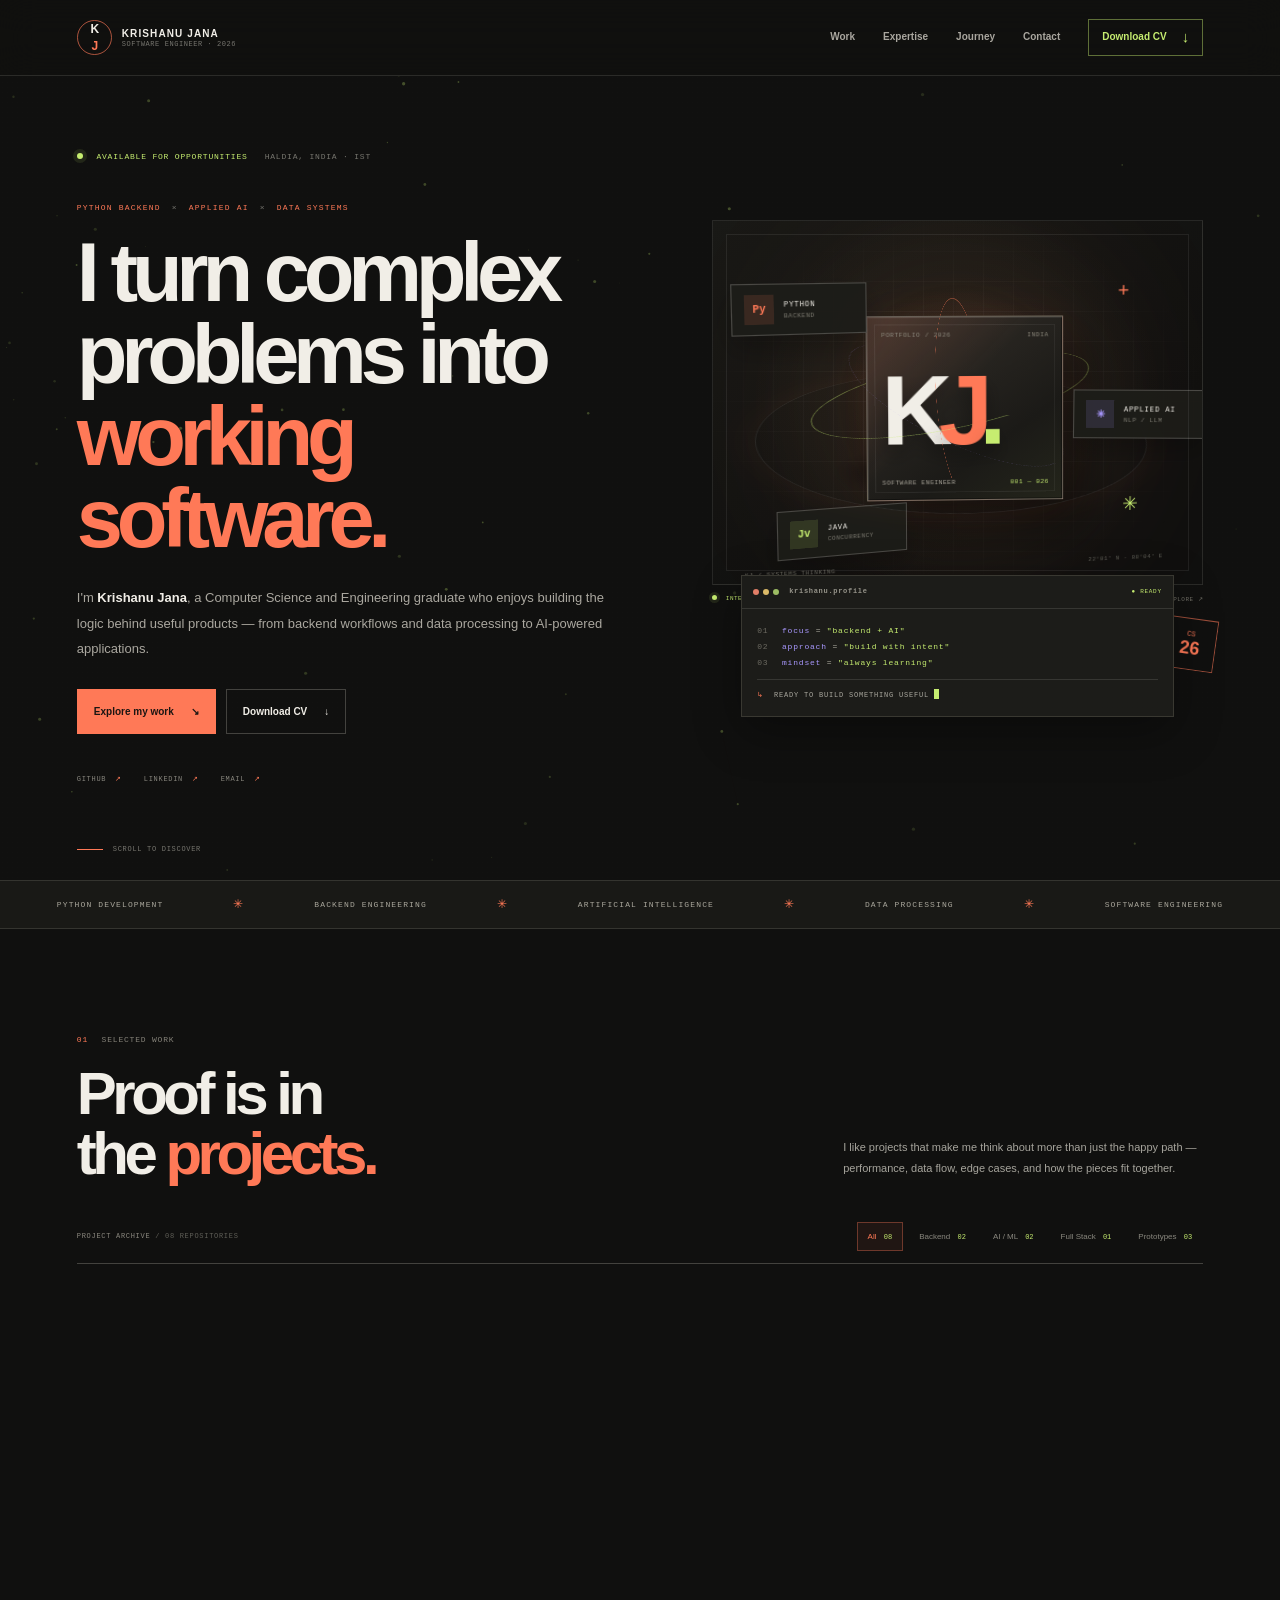
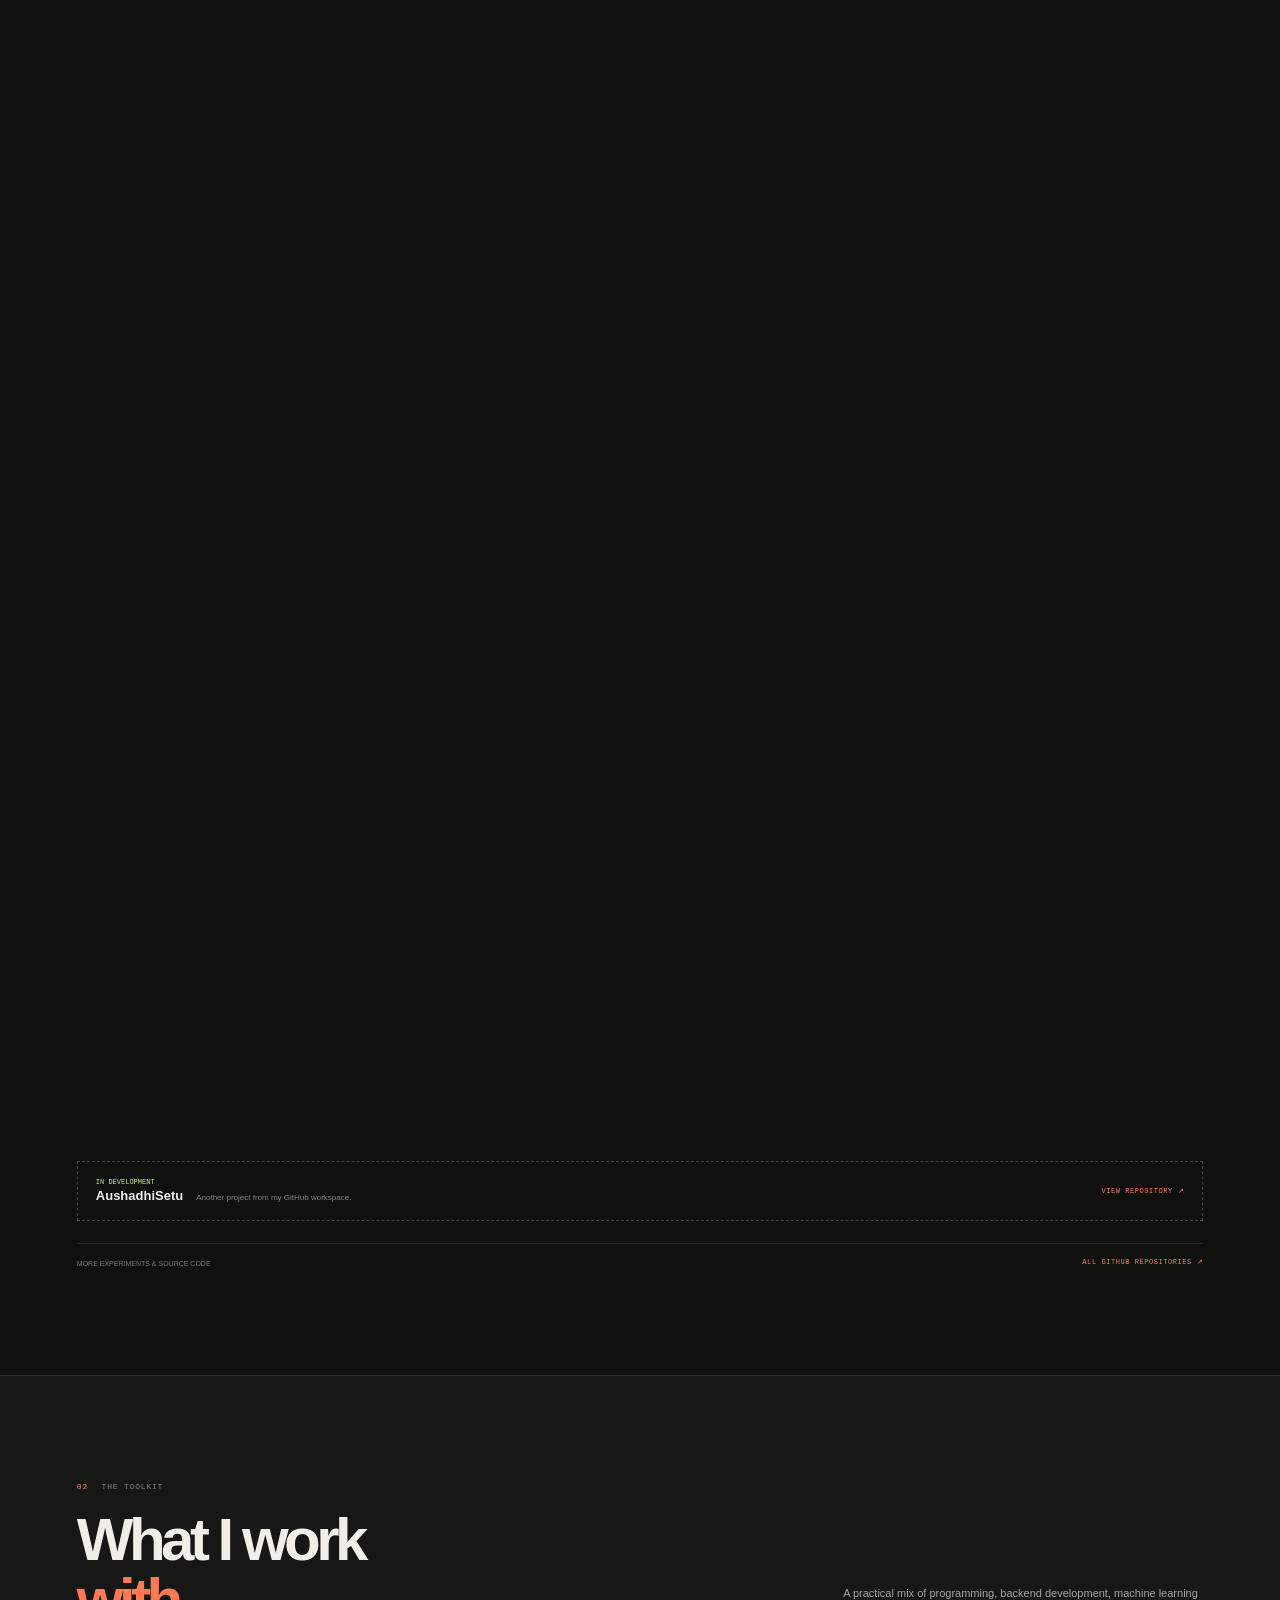
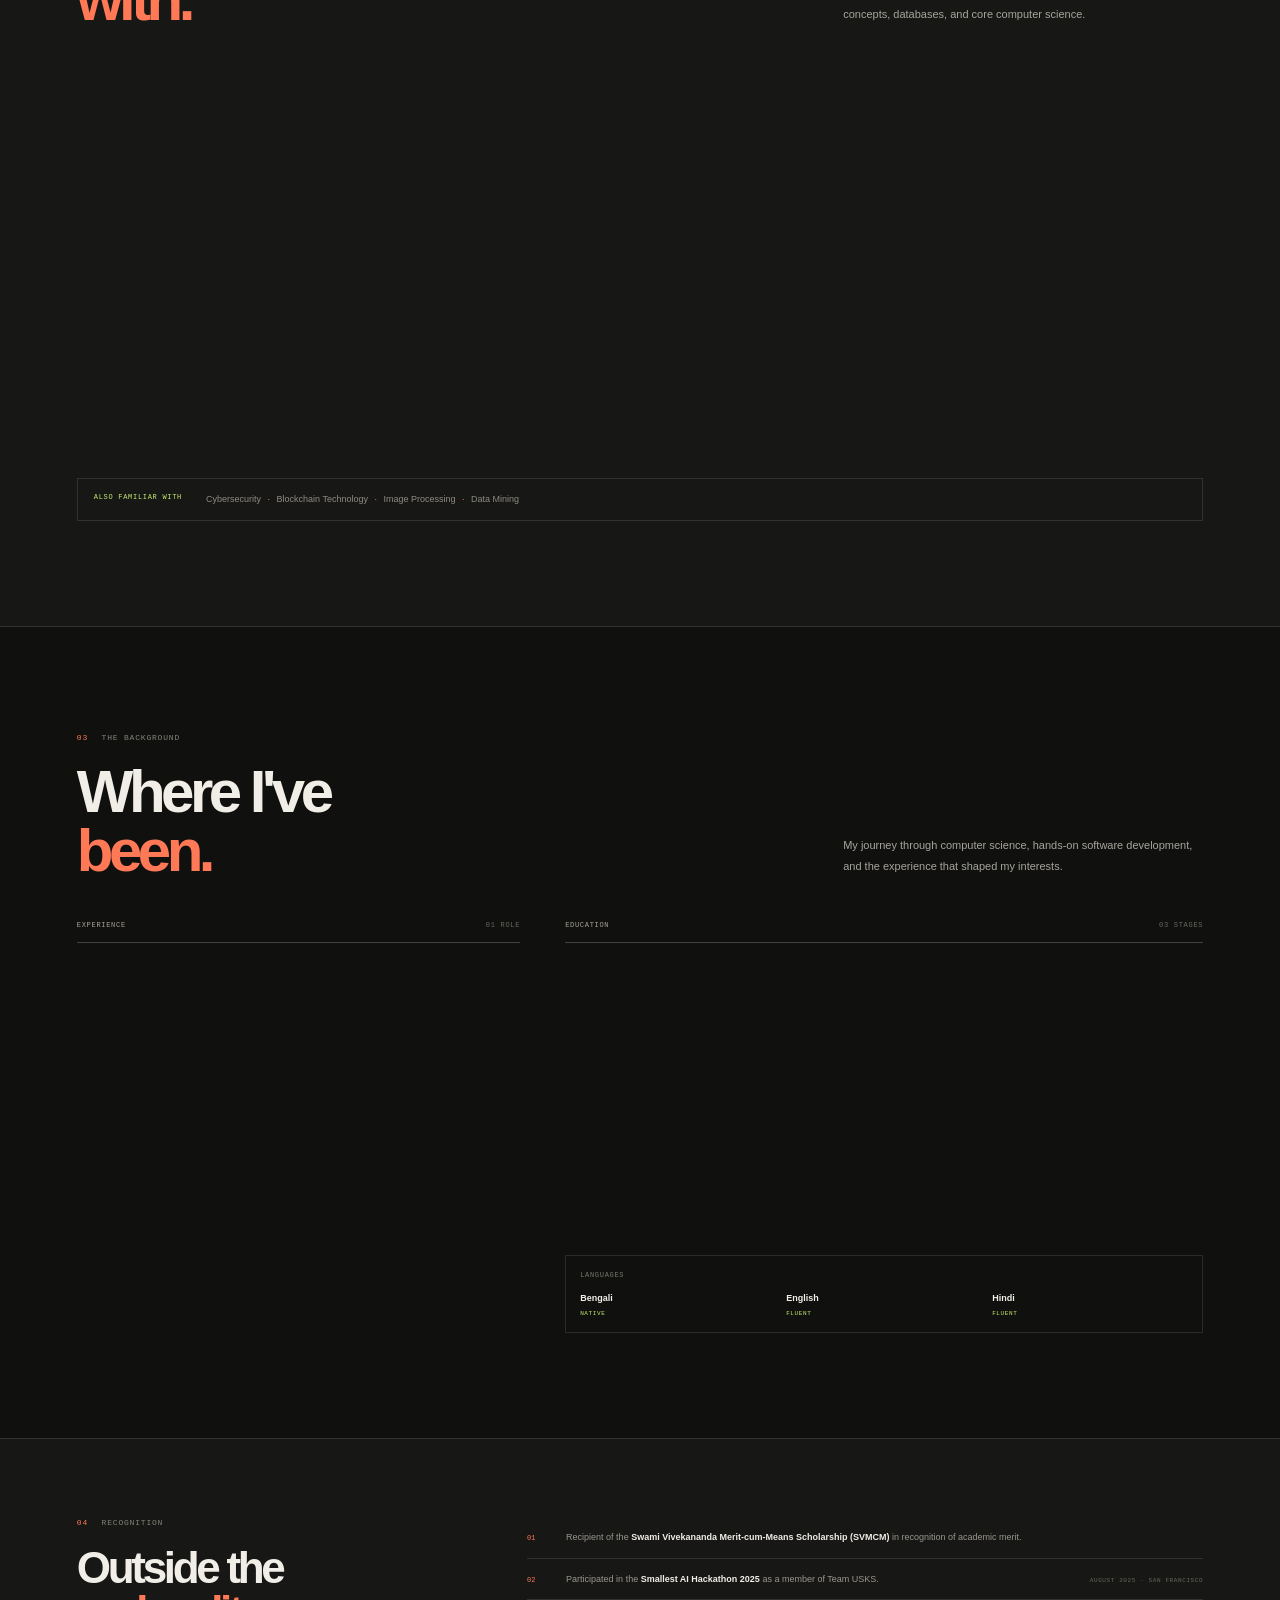
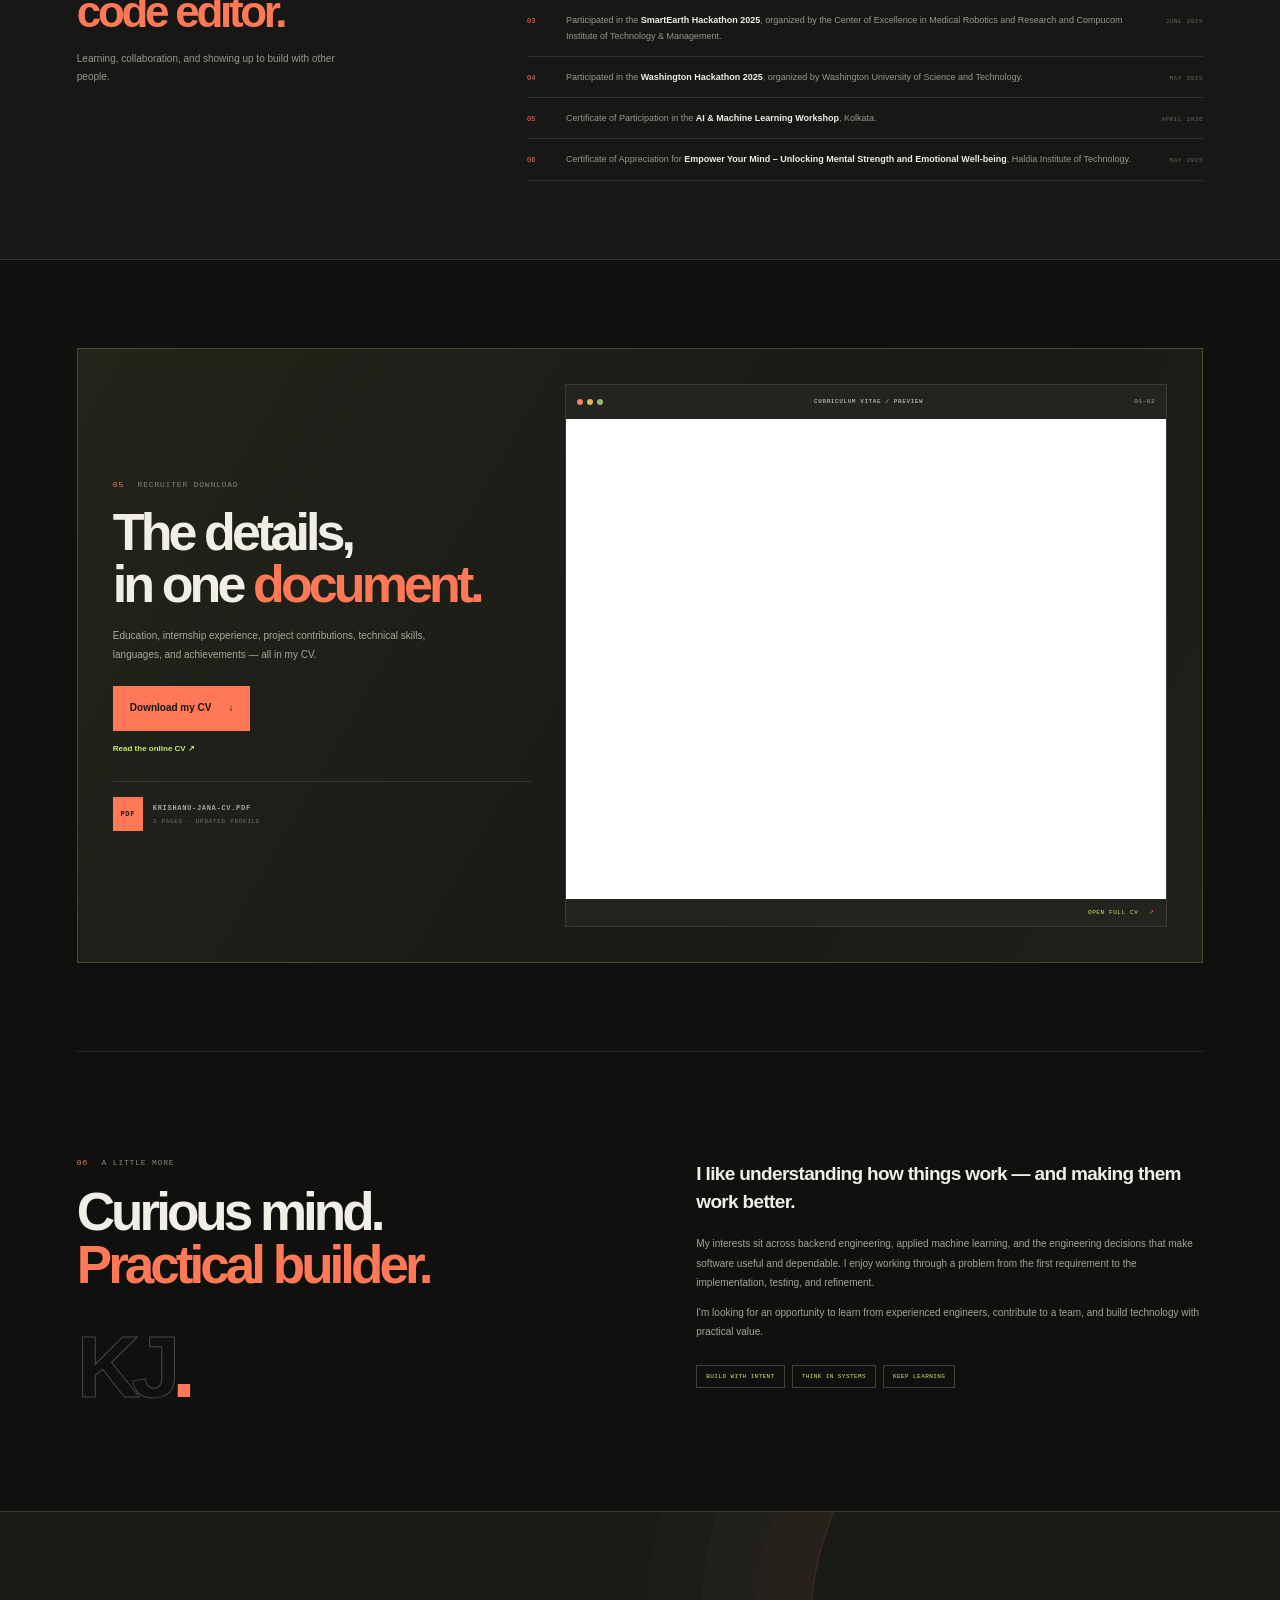
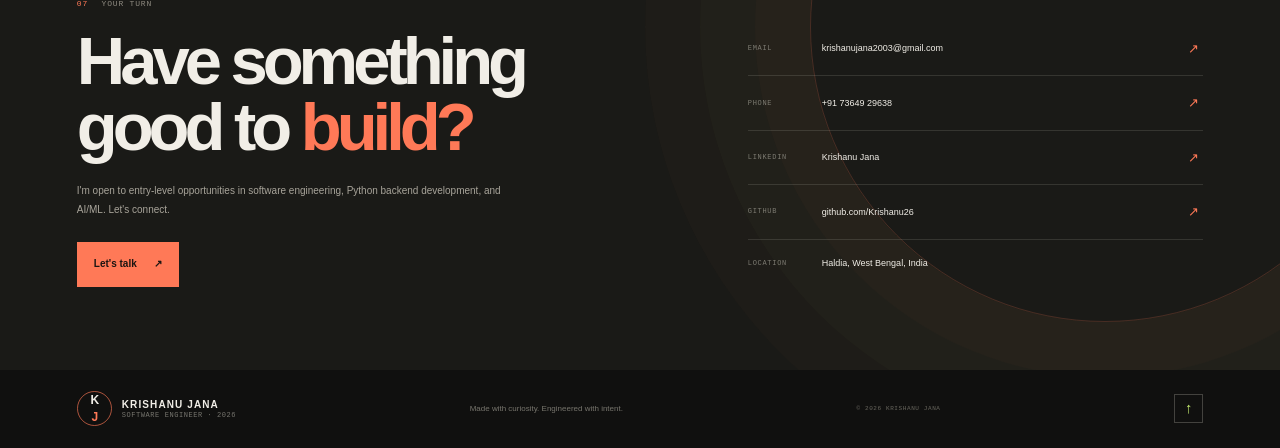
==== commit 4146312e: "Add all eight verified GitHub projects to portfolio" ====
--- a/index.html
+++ b/index.html
@@ -109,11 +109,13 @@
       </div>
 
       <div class="work-filter-row">
-        <span>PROJECT ARCHIVE <b> / 02 FEATURED BUILDS</b></span>
+        <span>PROJECT ARCHIVE <b> / 08 REPOSITORIES</b></span>
         <div class="project-filters" role="group" aria-label="Filter projects">
-          <button class="filter-button is-active" type="button" data-filter="all" aria-pressed="true">All <span>02</span></button>
-          <button class="filter-button" type="button" data-filter="backend" aria-pressed="false">Backend</button>
-          <button class="filter-button" type="button" data-filter="ai" aria-pressed="false">AI / ML</button>
+          <button class="filter-button is-active" type="button" data-filter="all" aria-pressed="true">All <span>08</span></button>
+          <button class="filter-button" type="button" data-filter="backend" aria-pressed="false">Backend <span>02</span></button>
+          <button class="filter-button" type="button" data-filter="ai" aria-pressed="false">AI / ML <span>02</span></button>
+          <button class="filter-button" type="button" data-filter="fullstack" aria-pressed="false">Full Stack <span>01</span></button>
+          <button class="filter-button" type="button" data-filter="prototypes" aria-pressed="false">Prototypes <span>03</span></button>
         </div>
       </div>
 
@@ -146,9 +148,34 @@
           </div>
         </article>
 
+        <article class="project-card reveal" data-category="backend">
+          <div class="project-art trace-art">
+            <div class="art-topline"><span>02 / BACKEND OBSERVABILITY</span><span>JAVA · PYTHON SDK</span></div>
+            <div class="trace-board">
+              <div class="trace-event"><span class="trace-event-dot"></span><div><small>INCOMING EVENT</small><b>NullPointerException</b><span>checkout-service · event #018</span></div></div>
+              <div class="trace-fingerprint"><span>FINGERPRINT</span><b>8F2A · 91BC · 4D10</b><i>↘ grouped issue</i></div>
+              <div class="trace-issue"><span>ISSUE GROUP</span><b>Repeated exception</b><small>EVENT COUNT <strong>+1</strong></small></div>
+            </div>
+            <div class="art-bottomline"><span>IDEMPOTENT EVENT INTAKE</span><span>PYTHON CLIENT ↔ API</span></div>
+            <div class="art-ghost">03</div>
+          </div>
+          <div class="project-info">
+            <div class="project-title-row"><div><span class="project-label">JAVA · EVENT INGESTION</span><h3>TraceNest</h3><small>BACKEND SYSTEMS PROJECT</small></div><span class="project-number">03</span></div>
+            <p class="project-desc">Backend service combining asynchronous CSV-processing jobs with an error-event intake workflow. A companion Python SDK sends exceptions to the API for grouping and review.</p>
+            <div class="project-details">
+              <div><b>01</b><span>Accepts JSON exception events and groups related failures using stable message fingerprints.</span></div>
+              <div><b>02</b><span>Uses event IDs for idempotent retries and bounded retention for issues and keys.</span></div>
+              <div><b>03</b><span>Includes a Python client alongside bounded job execution, overload handling, and lifecycle tracking.</span></div>
+            </div>
+            <div class="tag-list"><span>Java 17</span><span>Spring Boot</span><span>REST APIs</span><span>Python SDK</span><span>Concurrency</span><span>JUnit</span></div>
+            <a class="project-link" href="https://github.com/Krishanu26/tracenest" target="_blank" rel="noopener noreferrer">EXPLORE REPOSITORY <span>↗</span></a>
+            <p class="project-note">The current implementation is a single-process service with in-memory job and issue retention.</p>
+          </div>
+        </article>
+
         <article class="project-card project-ai reveal" data-category="ai">
           <div class="project-art mental-art">
-            <div class="art-topline"><span>02 / APPLIED AI</span><span>PYTHON · FLASK</span></div>
+            <div class="art-topline"><span>03 / APPLIED AI</span><span>PYTHON · FLASK</span></div>
             <div class="assessment-card">
               <div class="assessment-head"><span>ASSESSMENT ENGINE</span><span>01 — 21</span></div>
               <div class="assessment-title">A structured<br><em>check-in.</em></div>
@@ -173,6 +200,123 @@
             <p class="project-note">An educational self-assessment project, not a clinical diagnostic service.</p>
           </div>
         </article>
+        <article class="project-card reveal" data-category="ai">
+          <div class="project-art civic-art">
+            <div class="art-topline"><span>04 / CIVIC TECHNOLOGY</span><span>PYTHON · FASTAPI</span></div>
+            <div class="civic-board">
+              <div class="civic-board-head"><b>REPORT TRIAGE</b><span>REVIEW QUEUE</span></div>
+              <div class="civic-board-row"><i>⌖</i><span><b>Road damage</b><small>Category suggestion</small></span><em>HIGH</em></div>
+              <div class="civic-board-row"><i>⌁</i><span><b>Streetlight outage</b><small>Duplicate candidate</small></span><em>MED</em></div>
+              <div class="civic-board-row"><i>◈</i><span><b>Drainage issue</b><small>Priority-ranked review</small></span><em>LOW</em></div>
+              <div class="civic-board-foot">CLASSIFY · MATCH · HUMAN REVIEW</div>
+            </div>
+            <div class="art-bottomline"><span>EXPLAINABLE NLP</span><span>HUMAN-IN-THE-LOOP</span></div>
+          </div>
+          <div class="project-info">
+            <div class="project-title-row"><div><span class="project-label">AI · NLP · DATA STRUCTURES</span><h3>CivicLens AI</h3><small>COMMUNITY REPORT TRIAGE</small></div><span class="project-number">04</span></div>
+            <p class="project-desc">A civic-report triage API that suggests service categories, finds possible duplicate reports, and creates a priority-ranked queue for human review.</p>
+            <div class="project-details">
+              <div><b>01</b><span>Naive Bayes text classification with confidence hints and a small included example dataset.</span></div>
+              <div><b>02</b><span>Inverted-index duplicate lookup, trie-based area suggestions, and heap-based prioritization.</span></div>
+              <div><b>03</b><span>FastAPI with SQLAlchemy, SQLite locally, PostgreSQL deployment configuration, Docker, and tests.</span></div>
+            </div>
+            <div class="tag-list"><span>Python</span><span>FastAPI</span><span>Naive Bayes</span><span>DSA</span><span>PostgreSQL</span><span>Docker</span></div>
+            <a class="project-link" href="https://github.com/Krishanu26/CivicLens-AI" target="_blank" rel="noopener noreferrer">EXPLORE REPOSITORY <span>↗</span></a>
+            <p class="project-note">Suggestions support a human operator; the system does not automatically dispatch or close reports.</p>
+          </div>
+        </article>
+
+        <article class="project-card reveal" data-category="fullstack">
+          <div class="project-art medicine-art">
+            <div class="art-topline"><span>05 / FULL-STACK APPLICATION</span><span>JAVA · REACT</span></div>
+            <div class="medicine-board">
+              <div class="medicine-window"><span class="medicine-logo">A<span>+</span></span><b>AushadhiSetu</b><small>MEDICINE ACCESS NETWORK</small></div>
+              <div class="medicine-flow"><span>PATIENT</span><i>↔</i><span>PHARMACY</span></div>
+              <div class="medicine-grid"><div><b>01</b><small>CATALOGUE</small></div><div><b>02</b><small>INVENTORY</small></div><div><b>03</b><small>RESERVATIONS</small></div></div>
+              <div class="medicine-status"><i></i> ROLE-BASED WORKFLOWS</div>
+            </div>
+            <div class="art-bottomline"><span>SPRING BOOT API</span><span>REACT + TYPESCRIPT</span></div>
+          </div>
+          <div class="project-info">
+            <div class="project-title-row"><div><span class="project-label">FULL STACK · HEALTH TECH</span><h3>AushadhiSetu</h3><small>IN DEVELOPMENT</small></div><span class="project-number">05</span></div>
+            <p class="project-desc">A medicine-discovery and pharmacy-inventory portfolio application connecting patient, pharmacy, and administrator workflows.</p>
+            <div class="project-details">
+              <div><b>01</b><span>Role-based dashboards, JWT authentication, and BCrypt password hashing.</span></div>
+              <div><b>02</b><span>Medicine catalogue, pharmacy availability, batch/expiry tracking, and stock movements.</span></div>
+              <div><b>03</b><span>Reservation states from pending through fulfilment, with cancellation and stock release.</span></div>
+            </div>
+            <div class="tag-list"><span>Java 21</span><span>Spring Boot</span><span>Spring Security</span><span>React</span><span>TypeScript</span><span>Vite</span></div>
+            <a class="project-link" href="https://github.com/Krishanu26/AushadhiSetu" target="_blank" rel="noopener noreferrer">EXPLORE REPOSITORY <span>↗</span></a>
+            <p class="project-note">Educational demo with fictional sample records—not live pharmacy inventory, prescription authorization, or medical advice.</p>
+          </div>
+        </article>
+
+        <article class="project-card reveal" data-category="prototypes">
+          <div class="project-art chatbot-art">
+            <div class="art-topline"><span>06 / LLM EXPERIMENT</span><span>PYTHON · OLLAMA</span></div>
+            <div class="chat-terminal">
+              <div class="chat-terminal-top"><i></i><i></i><i></i><span>local-chat / session</span></div>
+              <p><b>you@local</b> <span>›</span> Explain Python decorators</p>
+              <p class="chat-response"><b>llama3</b> <span>›</span> A decorator wraps a function to extend its behaviour...</p>
+              <p><b>you@local</b> <span>›</span> Give me an example</p>
+              <p class="chat-cursor">▌</p>
+            </div>
+            <div class="art-bottomline"><span>LOCAL MODEL</span><span>CONVERSATION CONTEXT</span></div>
+          </div>
+          <div class="project-info">
+            <div class="project-title-row"><div><span class="project-label">LLM · CONVERSATIONAL AI</span><h3>Local LLaMA Chatbot</h3><small>PYTHON CLI PROTOTYPE</small></div><span class="project-number">06</span></div>
+            <p class="project-desc">A terminal-based chatbot experiment using LangChain and Ollama to run LLaMA 3 locally and carry conversation context between turns.</p>
+            <div class="project-details">
+              <div><b>01</b><span>Prompt template combines the current question with the prior session conversation.</span></div>
+              <div><b>02</b><span>LangChain expression pipeline invokes the locally hosted model.</span></div>
+            </div>
+            <div class="tag-list"><span>Python</span><span>LangChain</span><span>Ollama</span><span>LLaMA 3</span></div>
+            <a class="project-link" href="https://github.com/Krishanu26/chatbot" target="_blank" rel="noopener noreferrer">EXPLORE REPOSITORY <span>↗</span></a>
+            <p class="project-note">Early CLI experiment; credentials in the older source should be rotated and moved to environment variables before sharing.</p>
+          </div>
+        </article>
+
+        <article class="project-card reveal" data-category="prototypes">
+          <div class="project-art bdi-art">
+            <div class="art-topline"><span>07 / QUESTIONNAIRE PROTOTYPE</span><span>FLASK · MONGODB</span></div>
+            <div class="questionnaire-board">
+              <div class="questionnaire-top"><b>BDI-II</b><span>QUESTION FLOW</span></div>
+              <div class="questionnaire-count"><strong>21</strong><span>ITEMS<br>IN THE FORM</span></div>
+              <div class="questionnaire-progress"><i></i></div>
+              <div class="questionnaire-labels"><span>RESPONSES</span><span>SCORE</span><span>RESULT BAND</span></div>
+              <div class="questionnaire-score"><span>ASSESSMENT RESULT</span><b>0 — 63</b></div>
+            </div>
+            <div class="art-bottomline"><span>LLAMA 3 SUPPORT</span><span>EARLY FLASK BUILD</span></div>
+          </div>
+          <div class="project-info">
+            <div class="project-title-row"><div><span class="project-label">PYTHON · WEB ASSESSMENT</span><h3>BDI Assessment App</h3><small>EARLIER PROJECT ITERATION</small></div><span class="project-number">07</span></div>
+            <p class="project-desc">An earlier Flask-based BDI questionnaire prototype with 21 items, response scoring, result-band calculation, MongoDB storage, and optional LLaMA 3-generated motivational text.</p>
+            <div class="tag-list"><span>Python</span><span>Flask</span><span>MongoDB</span><span>Ollama</span><span>LLaMA 3</span></div>
+            <a class="project-link" href="https://github.com/Krishanu26/bdi" target="_blank" rel="noopener noreferrer">EXPLORE REPOSITORY <span>↗</span></a>
+            <p class="project-note">Educational screening prototype only; not a diagnosis or clinical service. Do not submit real personal health data.</p>
+          </div>
+        </article>
+
+        <article class="project-card reveal" data-category="prototypes">
+          <div class="project-art mental-proto-art">
+            <div class="art-topline"><span>08 / WELLBEING WEB APP</span><span>PYTHON · FLASK</span></div>
+            <div class="wellbeing-board">
+              <div class="wellbeing-header"><span>WELLBEING CHECK-IN</span><b>✳</b></div>
+              <div class="wellbeing-message"><small>SUPPORT MESSAGE</small><strong>Small steps<br>can matter.</strong><span>Take a moment. Reach out to someone you trust.</span></div>
+              <div class="wellbeing-options"><i></i><i></i><i></i><i></i></div>
+              <div class="wellbeing-footer"><span>QUESTIONNAIRE</span><span>REFLECTION</span><span>GUIDANCE</span></div>
+            </div>
+            <div class="art-bottomline"><span>PREDEFINED SUPPORT MESSAGES</span><span>EARLY ITERATION</span></div>
+          </div>
+          <div class="project-info">
+            <div class="project-title-row"><div><span class="project-label">PYTHON · WELLBEING PROTOTYPE</span><h3>Mental Assessment Prototype</h3><small>EARLIER PROJECT ITERATION</small></div><span class="project-number">08</span></div>
+            <p class="project-desc">A Flask and MongoDB questionnaire prototype with BDI-style response scoring, result categories, and predefined supportive messages for each screening band.</p>
+            <div class="tag-list"><span>Python</span><span>Flask</span><span>MongoDB</span><span>HTML</span><span>Templates</span></div>
+            <a class="project-link" href="https://github.com/Krishanu26/mental" target="_blank" rel="noopener noreferrer">EXPLORE REPOSITORY <span>↗</span></a>
+            <p class="project-note">Earlier educational prototype; not a diagnosis or substitute for professional mental-health support.</p>
+          </div>
+        </article>
+
       </div>
 
       <div class="more-projects">
--- a/styles.css
+++ b/styles.css
@@ -113,4 +113,242 @@
 @media (prefers-reduced-motion: reduce) {
   *,*::before,*::after { scroll-behavior: auto !important; animation-duration: .01ms !important; animation-iteration-count: 1 !important; transition-duration: .01ms !important; }
   .reveal { opacity: 1; transform: none; }
-}+}
+
+/* ---------- 3D developer identity / interactive layer ---------- */
+.hero { isolation: isolate; }
+.particle-field {
+  position: absolute;
+  inset: 0 -7%;
+  z-index: -1;
+  width: 114%;
+  height: 100%;
+  pointer-events: none;
+  opacity: .66;
+}
+.hero-side { perspective: 1300px; transform-style: preserve-3d; }
+.hero-3d {
+  position: relative;
+  display: grid;
+  width: 100%;
+  height: 365px;
+  place-items: center;
+  overflow: hidden;
+  border: 1px solid rgba(241,238,232,.1);
+  background:
+    radial-gradient(circle at 50% 48%,rgba(255,121,87,.12),transparent 35%),
+    radial-gradient(circle at 50% 50%,rgba(198,237,112,.06),transparent 68%),
+    linear-gradient(145deg,#191916,#10100f 72%);
+  perspective: 1200px;
+  transform-style: preserve-3d;
+  isolation: isolate;
+}
+.hero-3d::before {
+  position: absolute;
+  inset: 0;
+  background-image:
+    linear-gradient(rgba(241,238,232,.06) 1px,transparent 1px),
+    linear-gradient(90deg,rgba(241,238,232,.06) 1px,transparent 1px);
+  background-size: 30px 30px;
+  mask-image: radial-gradient(ellipse,black 10%,transparent 78%);
+  content: "";
+}
+.hero-3d::after {
+  position: absolute;
+  inset: 13px;
+  border: 1px solid rgba(241,238,232,.08);
+  content: "";
+  pointer-events: none;
+}
+.scene-glow {
+  position: absolute;
+  width: 65%;
+  aspect-ratio: 1;
+  border-radius: 50%;
+  background: var(--accent);
+  filter: blur(95px);
+  opacity: .1;
+  transform: translateZ(-80px);
+}
+.scene-world {
+  position: relative;
+  width: min(440px,100%);
+  height: 340px;
+  transform-style: preserve-3d;
+  transform: rotateX(var(--scene-x,-8deg)) rotateY(var(--scene-y,10deg));
+  transition: transform .12s ease-out;
+}
+.scene-grid {
+  position: absolute;
+  inset: 34px 20px;
+  border: 1px solid rgba(241,238,232,.08);
+  border-radius: 50%;
+  transform: rotateX(68deg) translateZ(-40px);
+  box-shadow: 0 0 45px rgba(255,121,87,.05);
+}
+.scene-ring {
+  position: absolute;
+  top: 50%;
+  left: 50%;
+  border: 1px solid rgba(198,237,112,.42);
+  border-radius: 50%;
+  transform-style: preserve-3d;
+  pointer-events: none;
+}
+.scene-ring-one {
+  width: 320px;
+  height: 126px;
+  margin: -63px 0 0 -160px;
+  transform: rotateX(69deg) rotateZ(-24deg) translateZ(12px);
+  animation: orbitSpin 19s linear infinite;
+}
+.scene-ring-two {
+  width: 275px;
+  height: 168px;
+  margin: -84px 0 0 -137px;
+  border-color: rgba(255,121,87,.42);
+  transform: rotateY(68deg) rotateZ(37deg) translateZ(5px);
+  animation: orbitSpinReverse 25s linear infinite;
+}
+.scene-ring-three {
+  width: 235px;
+  height: 235px;
+  margin: -117px 0 0 -117px;
+  border-color: rgba(169,152,255,.18);
+  border-style: dashed;
+  transform: rotateX(74deg) rotateY(22deg);
+  animation: orbitSpin 42s linear infinite;
+}
+.scene-core-shadow {
+  position: absolute;
+  top: 50%;
+  left: 50%;
+  width: 190px;
+  height: 60px;
+  border-radius: 50%;
+  background: rgba(0,0,0,.8);
+  filter: blur(18px);
+  transform: translate3d(-50%,48px,-42px) rotateX(74deg);
+}
+.scene-core {
+  position: absolute;
+  top: 50%;
+  left: 50%;
+  display: flex;
+  width: 190px;
+  height: 178px;
+  flex-direction: column;
+  justify-content: space-between;
+  padding: 14px;
+  border: 1px solid rgba(255,232,211,.33);
+  background:
+    linear-gradient(135deg,rgba(255,121,87,.14),transparent 45%),
+    linear-gradient(145deg,#36312b,#1b1a17 68%,#24251b);
+  box-shadow:
+    inset 1px 1px 0 rgba(255,255,255,.13),
+    inset -1px -1px 0 rgba(0,0,0,.4),
+    18px 28px 45px rgba(0,0,0,.45),
+    0 0 42px rgba(255,121,87,.08);
+  transform: translate3d(-50%,-50%,45px) rotateY(-7deg) rotateX(5deg);
+  transform-style: preserve-3d;
+}
+.scene-core::before {
+  position: absolute;
+  top: 7px;
+  right: 7px;
+  bottom: 7px;
+  left: 7px;
+  border: 1px solid rgba(241,238,232,.07);
+  content: "";
+  transform: translateZ(3px);
+}
+.core-top,.core-bottom {
+  position: relative;
+  z-index: 1;
+  display: flex;
+  justify-content: space-between;
+  color: #8b877b;
+  font: 6px var(--mono);
+  letter-spacing: .09em;
+  transform: translateZ(9px);
+}
+.core-bottom { color: #aaa69b; font-size: 6px; }.core-bottom b { color: var(--acid); font-weight: 400; }
+.core-letters {
+  position: relative;
+  z-index: 1;
+  color: var(--paper);
+  font: 700 92px/.85 var(--display);
+  letter-spacing: -.14em;
+  text-shadow: 0 10px 20px rgba(0,0,0,.35);
+  transform: translateZ(27px);
+}
+.core-letters span { color: var(--accent); }.core-letters i { color: var(--acid); font-style: normal; }
+.tech-float {
+  position: absolute;
+  z-index: 3;
+  display: flex;
+  min-width: 126px;
+  align-items: center;
+  gap: 9px;
+  padding: 9px 11px;
+  border: 1px solid rgba(241,238,232,.22);
+  background: rgba(28,28,24,.94);
+  box-shadow: 0 12px 28px rgba(0,0,0,.25);
+  transform-style: preserve-3d;
+  animation: floatCard 5.4s ease-in-out infinite;
+}
+.tech-float b,.tech-float small { display: block; }.tech-float b { color: var(--paper); font: 7px var(--mono); letter-spacing: .1em; }.tech-float small { margin-top: 3px; color: #79776d; font: 6px var(--mono); letter-spacing: .08em; }
+.float-symbol { display: grid; width: 27px; height: 27px; place-items: center; background: rgba(255,121,87,.13); color: var(--accent); font: 700 10px var(--mono); }
+.tech-python { top: 48px; left: 0; transform: translateZ(65px) rotateY(10deg); }.tech-ai { top: 150px; right: -4px; animation-delay: -2s; transform: translateZ(88px) rotateY(-12deg); }.tech-ai .float-symbol { background: rgba(169,152,255,.13); color: var(--violet); }.tech-java { bottom: 34px; left: 37px; animation-delay: -3.4s; transform: translateZ(60px) rotateY(9deg); }.tech-java .float-symbol { background: rgba(198,237,112,.13); color: var(--acid); }
+.scene-coordinates { position: absolute; right: 7px; bottom: 3px; left: 7px; display: flex; justify-content: space-between; color: #77756c; font: 6px var(--mono); letter-spacing: .1em; transform: translateZ(18px); }.scene-coordinates span { color: #5f5e56; }
+.scene-cross { position: absolute; color: var(--accent); font: 19px var(--mono); transform: translateZ(65px); }.cross-a { top: 47px; right: 64px; }.cross-b { bottom: 62px; right: 51px; color: var(--acid); }
+.scene-caption { display: flex; justify-content: space-between; gap: 10px; margin-top: 10px; color: #737168; font: 6px var(--mono); letter-spacing: .08em; }.caption-live { color: var(--acid); }.caption-live i { display: inline-block; width: 5px; height: 5px; margin-right: 5px; border-radius: 50%; background: var(--acid); box-shadow: 0 0 0 3px rgba(198,237,112,.1); }
+@keyframes orbitSpin { to { rotate: 360deg; } }
+@keyframes orbitSpinReverse { to { rotate: -360deg; } }
+@keyframes floatCard { 0%,100% { translate: 0 0; } 50% { translate: 0 -9px; } }
+
+/* Pointer-reactive project depth and soft specular highlights */
+.project-card {
+  --tilt-x: 0deg;
+  --tilt-y: 0deg;
+  --shine-x: 50%;
+  --shine-y: 50%;
+  transform-style: preserve-3d;
+  transform: perspective(1000px) rotateX(var(--tilt-x)) rotateY(var(--tilt-y));
+  will-change: transform;
+}
+.project-card::after {
+  position: absolute;
+  inset: 0;
+  z-index: 5;
+  background: radial-gradient(circle at var(--shine-x) var(--shine-y),rgba(255,255,255,.085),transparent 34%);
+  content: "";
+  opacity: 0;
+  pointer-events: none;
+  transition: opacity .2s ease;
+}
+.project-card { position: relative; }
+.project-card:hover::after { opacity: 1; }
+.project-card > * { transform: translateZ(0); }
+.project-featured .project-info { transform: translateZ(13px); }
+.project-featured .project-art { transform: translateZ(7px); }
+.project-card:hover { border-color: rgba(255,121,87,.45); box-shadow: 0 24px 55px rgba(0,0,0,.3); }
+@media (max-width:980px) {
+  .hero-3d { height: 335px; }
+  .scene-world { transform: scale(.93) rotateX(var(--scene-x,-8deg)) rotateY(var(--scene-y,10deg)); }
+}
+@media (max-width:700px) {
+  .hero-3d { height: 300px; }
+  .scene-world { transform: scale(.82) rotateX(var(--scene-x,-8deg)) rotateY(var(--scene-y,10deg)); }
+  .scene-caption { font-size: 5px; }
+  .particle-field { inset-inline: -6%; width: 112%; opacity: .34; }
+}
+@media (max-width:390px) {
+  .hero-3d { height: 265px; }
+  .scene-world { transform: scale(.7) rotateX(var(--scene-x,-8deg)) rotateY(var(--scene-y,10deg)); }
+}
+@media (prefers-reduced-motion: reduce) {
+  .scene-ring,.tech-float,.cursor { animation: none !important; }
+  .hero-3d,.scene-world,.project-card { transition: none !important; }
+  .project-card { transform: none !important; }
+}
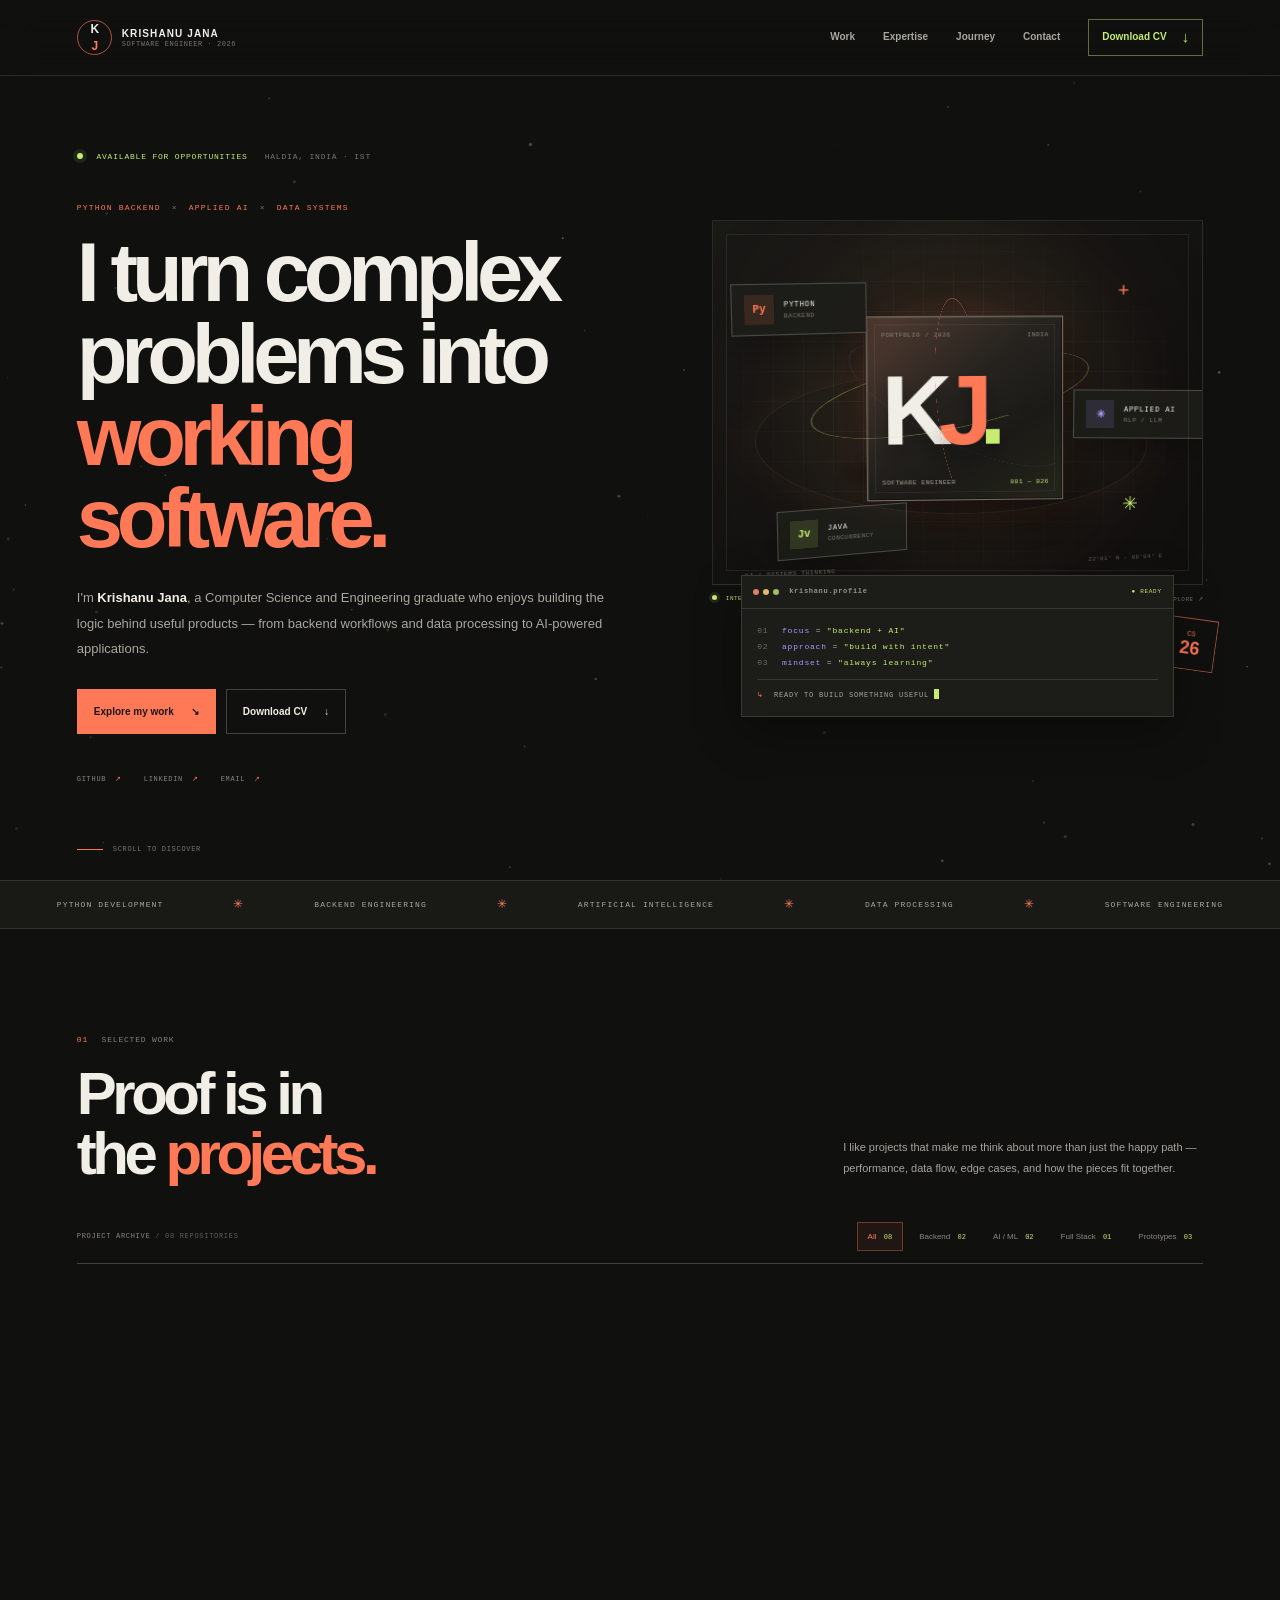
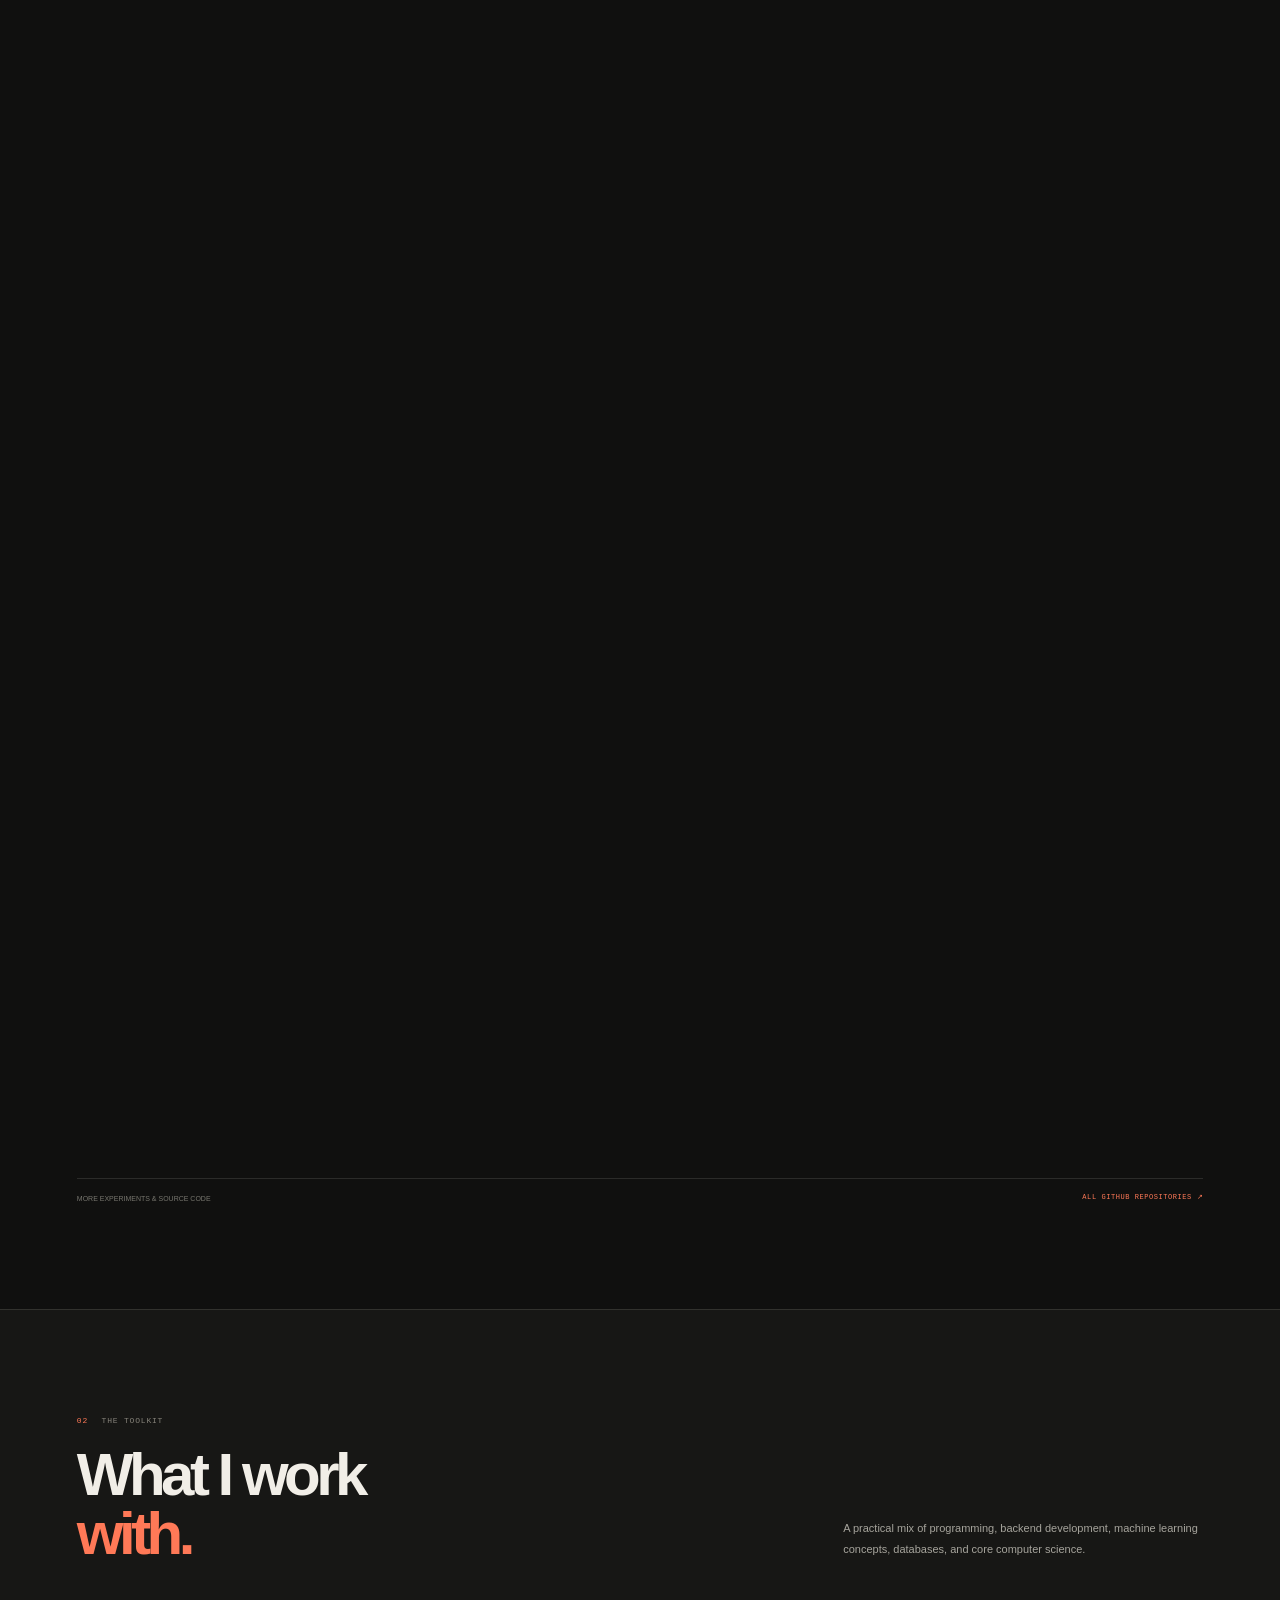
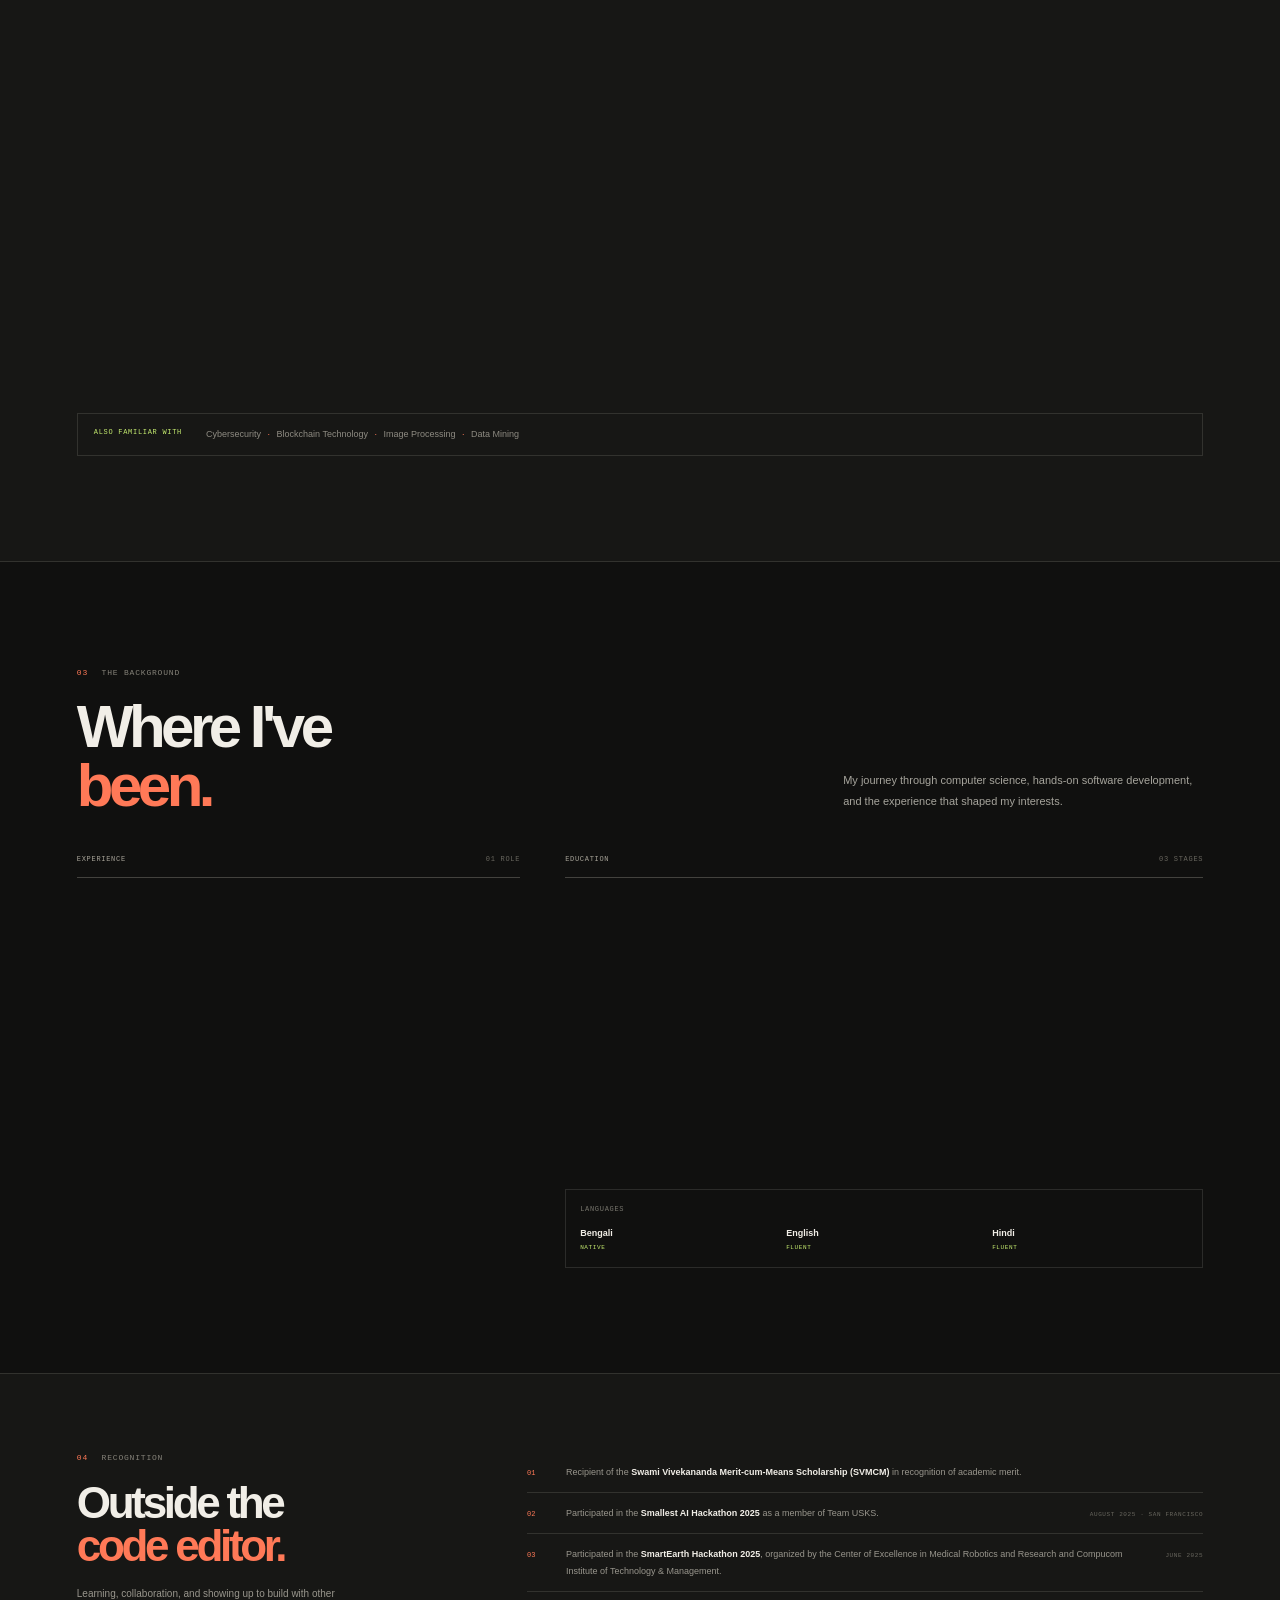
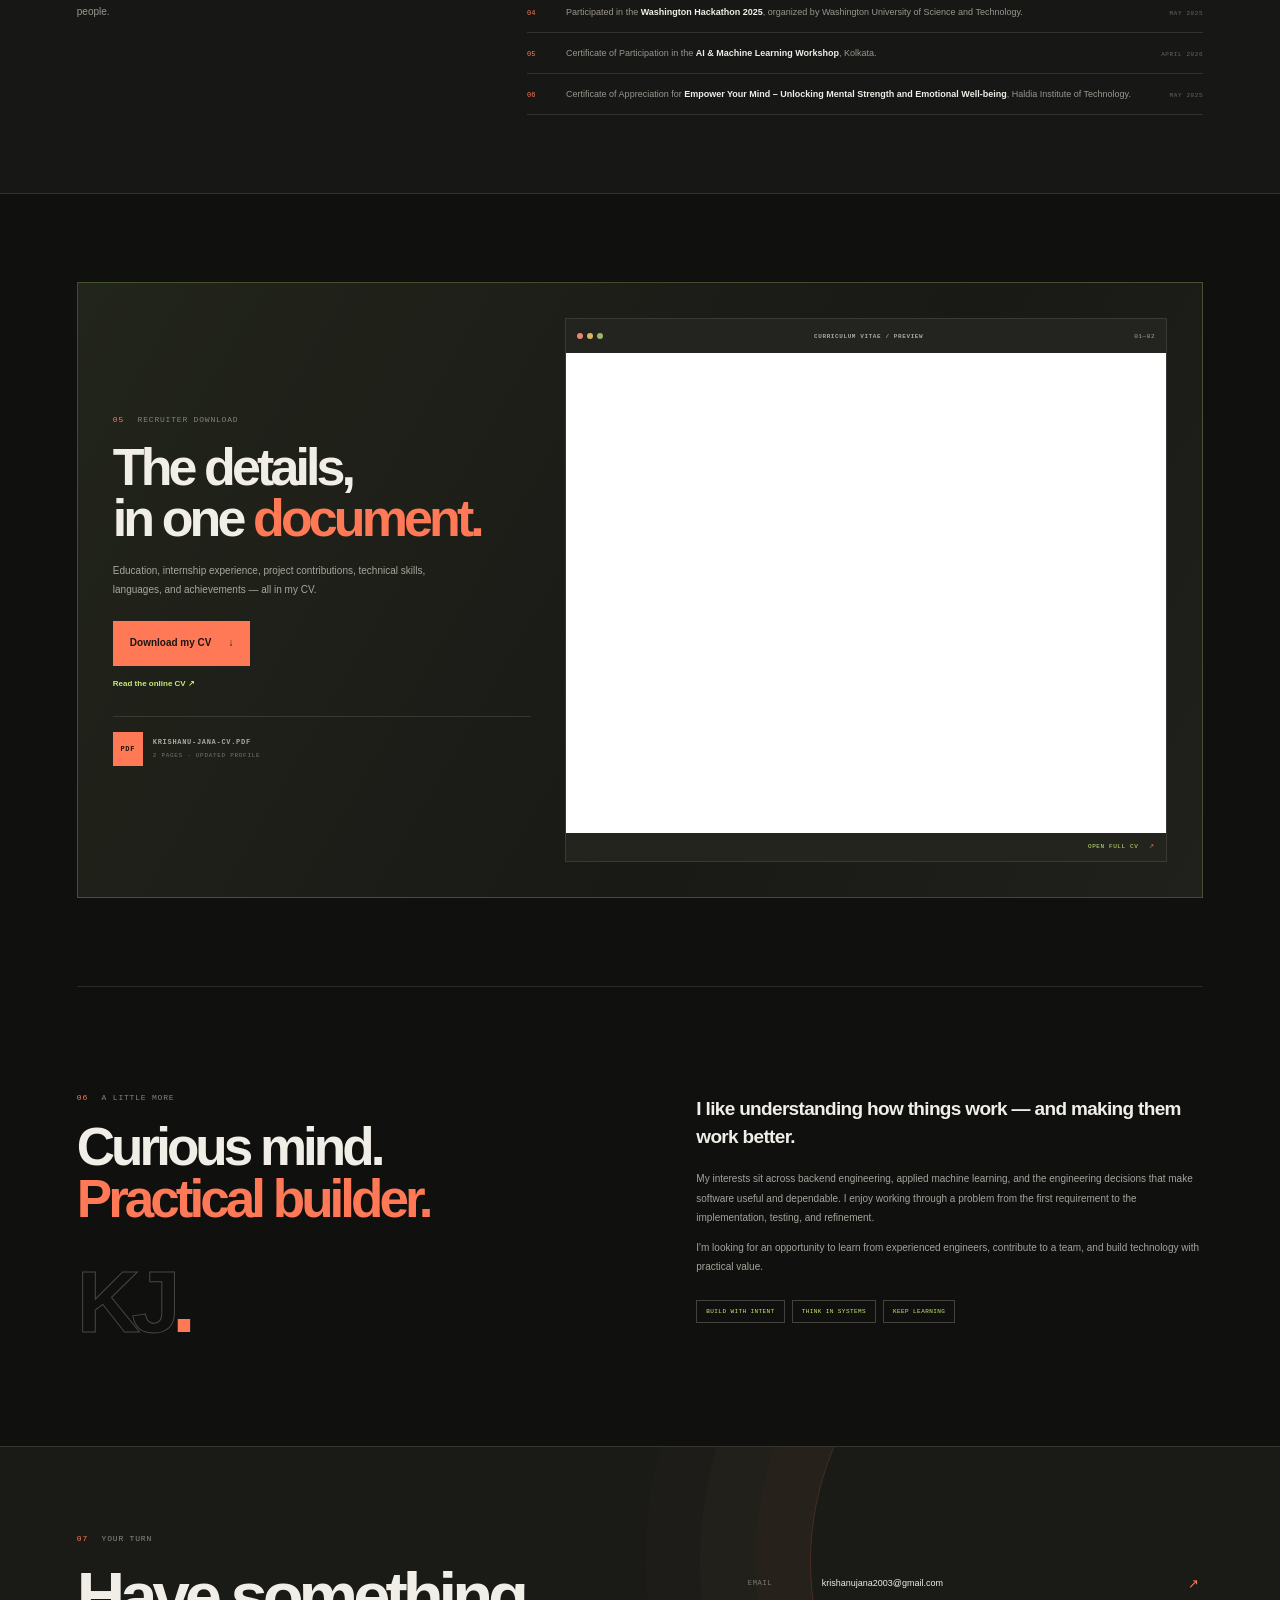
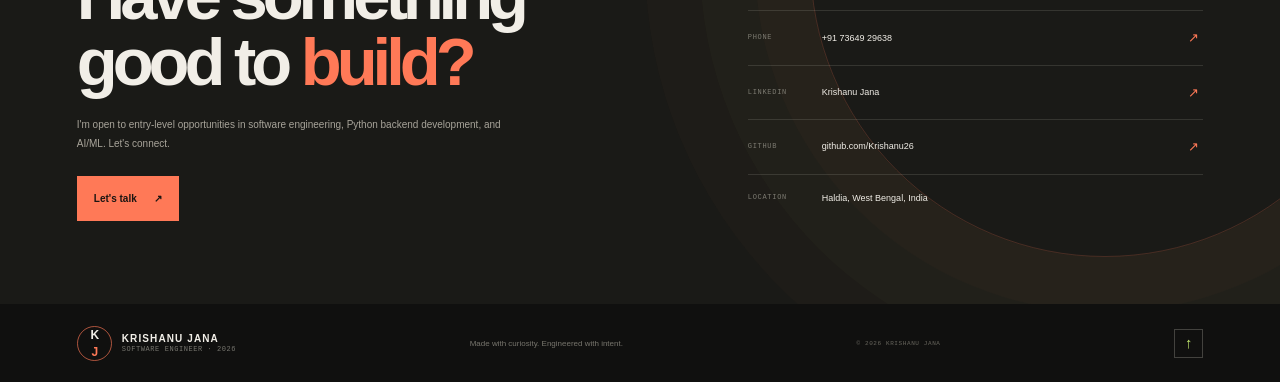
==== commit 125f4459: "Polish complete project archive numbering and remove duplicate AushadhiSetu link" ====
--- a/index.html
+++ b/index.html
@@ -157,10 +157,10 @@
               <div class="trace-issue"><span>ISSUE GROUP</span><b>Repeated exception</b><small>EVENT COUNT <strong>+1</strong></small></div>
             </div>
             <div class="art-bottomline"><span>IDEMPOTENT EVENT INTAKE</span><span>PYTHON CLIENT ↔ API</span></div>
-            <div class="art-ghost">03</div>
-          </div>
-          <div class="project-info">
-            <div class="project-title-row"><div><span class="project-label">JAVA · EVENT INGESTION</span><h3>TraceNest</h3><small>BACKEND SYSTEMS PROJECT</small></div><span class="project-number">03</span></div>
+            <div class="art-ghost">02</div>
+          </div>
+          <div class="project-info">
+            <div class="project-title-row"><div><span class="project-label">JAVA · EVENT INGESTION</span><h3>TraceNest</h3><small>BACKEND SYSTEMS PROJECT</small></div><span class="project-number">02</span></div>
             <p class="project-desc">Backend service combining asynchronous CSV-processing jobs with an error-event intake workflow. A companion Python SDK sends exceptions to the API for grouping and review.</p>
             <div class="project-details">
               <div><b>01</b><span>Accepts JSON exception events and groups related failures using stable message fingerprints.</span></div>
@@ -184,10 +184,10 @@
               <div class="assessment-foot"><span>RESPONSE</span><span>PROCESSING</span><span>RESULT</span></div>
             </div>
             <div class="art-bottomline"><span>BACKEND DEVELOPER &amp; BACKEND LEAD</span><span>JAN 2025 — JUN 2026</span></div>
-            <div class="art-ghost">02</div>
-          </div>
-          <div class="project-info">
-            <div class="project-title-row"><div><span class="project-label">AI · HEALTHCARE APPLICATION</span><h3>AI Mental Health Screening and Support System</h3><small>JAN 2025 — JUN 2026</small></div><span class="project-number">02</span></div>
+            <div class="art-ghost">03</div>
+          </div>
+          <div class="project-info">
+            <div class="project-title-row"><div><span class="project-label">AI · HEALTHCARE APPLICATION</span><h3>AI Mental Health Screening and Support System</h3><small>JAN 2025 — JUN 2026</small></div><span class="project-number">03</span></div>
             <p class="project-desc">A team project combining a structured Beck Depression Inventory (BDI-II) self-assessment workflow with AI-assisted chat support and backend data processing.</p>
             <div class="role-callout"><span>MY ROLE</span><b>Backend Developer &amp; Backend Lead</b><small>THREE-MEMBER DEVELOPMENT TEAM</small></div>
             <div class="project-details">
@@ -319,10 +319,6 @@
 
       </div>
 
-      <div class="more-projects">
-        <div><span>IN DEVELOPMENT</span><b>AushadhiSetu</b><small>Another project from my GitHub workspace.</small></div>
-        <a href="https://github.com/Krishanu26/AushadhiSetu" target="_blank" rel="noopener noreferrer">VIEW REPOSITORY ↗</a>
-      </div>
       <div class="work-footer"><span>MORE EXPERIMENTS &amp; SOURCE CODE</span><a href="https://github.com/Krishanu26?tab=repositories" target="_blank" rel="noopener noreferrer">ALL GITHUB REPOSITORIES ↗</a></div>
     </section>
 
--- a/styles.css
+++ b/styles.css
@@ -352,3 +352,46 @@
   .hero-3d,.scene-world,.project-card { transition: none !important; }
   .project-card { transform: none !important; }
 }
+
+
+/* Additional project artwork for the complete repository archive */
+.trace-art {
+  background:
+    radial-gradient(circle at 48% 42%,rgba(169,152,255,.13),transparent 58%),
+    #201e25;
+}
+.trace-board {
+  position: relative;
+  z-index: 1;
+  width: min(350px,95%);
+  padding: 16px;
+  border: 1px solid rgba(169,152,255,.28);
+  background: rgba(25,24,30,.96);
+  box-shadow: 0 17px 40px rgba(0,0,0,.25);
+}
+.trace-event { display: flex; align-items: center; gap: 11px; padding-bottom: 13px; border-bottom: 1px solid var(--line); }
+.trace-event-dot { width: 8px; height: 8px; flex: 0 0 8px; border-radius: 50%; background: var(--accent); box-shadow: 0 0 0 4px rgba(255,121,87,.1); }
+.trace-event small,.trace-event b,.trace-event span { display: block; }.trace-event small,.trace-fingerprint>span,.trace-issue>span { color: #827e91; font: 6px var(--mono); letter-spacing: .1em; }.trace-event b { margin: 4px 0; color: #eeeaf7; font: 600 11px var(--display); }.trace-event div>span { color: #7e7b86; font: 7px var(--mono); }
+.trace-fingerprint { display: flex; flex-wrap: wrap; align-items: center; justify-content: space-between; gap: 6px; padding: 13px 0; border-bottom: 1px solid var(--line); }.trace-fingerprint b { color: var(--acid); font: 7px var(--mono); letter-spacing: .07em; }.trace-fingerprint i { width: 100%; color: #9e96b5; font-size: 7px; font-style: normal; }
+.trace-issue { display: flex; align-items: center; justify-content: space-between; gap: 9px; padding-top: 12px; }.trace-issue b { color: #ddd8eb; font: 600 9px var(--display); }.trace-issue small { color: #77737f; font: 6px var(--mono); }.trace-issue strong { color: var(--accent); font-weight: 500; }
+.civic-art { background: radial-gradient(circle at 50% 42%,rgba(169,152,255,.15),transparent 56%),#211f27; }
+.civic-board { position: relative; z-index: 1; width: min(355px,96%); padding: 14px; border: 1px solid rgba(169,152,255,.28); background: rgba(27,26,32,.96); box-shadow: 0 16px 38px rgba(0,0,0,.24); }
+.civic-board-head { display:flex; justify-content:space-between; padding-bottom:10px; border-bottom:1px solid var(--line); color:#e0dbef; font:7px var(--mono); letter-spacing:.08em; }.civic-board-head span { color:#888394; }
+.civic-board-row { display:grid; grid-template-columns:22px 1fr 33px; align-items:center; gap:8px; padding:10px 0; border-bottom:1px solid var(--line); }.civic-board-row>i { color:var(--violet); font-size:13px; font-style:normal; }.civic-board-row b,.civic-board-row small { display:block; }.civic-board-row b { color:#e4e0eb; font-size:8px; }.civic-board-row small { margin-top:3px; color:#86828d; font:6px var(--mono); }.civic-board-row em { padding:4px; background:rgba(255,121,87,.1); color:var(--accent); font:6px var(--mono); font-style:normal; text-align:center; }.civic-board-row:nth-of-type(3) em { background:rgba(198,237,112,.09); color:var(--acid); }.civic-board-foot { padding-top:11px; color:#8a849d; font:6px var(--mono); letter-spacing:.08em; }
+.medicine-art { background:radial-gradient(circle at 50% 45%,rgba(198,237,112,.12),transparent 58%),#20221a; }
+.medicine-board { position:relative; z-index:1; width:min(350px,95%); padding:17px; border:1px solid rgba(198,237,112,.27); background:rgba(25,28,21,.96); box-shadow:0 16px 38px rgba(0,0,0,.23); }
+.medicine-window { display:grid; grid-template-columns:35px 1fr; align-items:center; gap:1px 10px; padding-bottom:13px; border-bottom:1px solid var(--line); }.medicine-logo { grid-row:span 2; display:grid; width:34px; height:34px; place-items:center; border:1px solid rgba(198,237,112,.4); color:var(--acid); font:700 13px var(--display); }.medicine-logo span { color:var(--accent); }.medicine-window b { color:#efeee5; font:700 12px var(--display); }.medicine-window small { color:#888a7b; font:6px var(--mono); letter-spacing:.09em; }
+.medicine-flow { display:flex; align-items:center; justify-content:center; gap:19px; padding:17px 0; color:#c0c5af; font:7px var(--mono); letter-spacing:.07em; }.medicine-flow i { color:var(--acid); font-size:14px; font-style:normal; }
+.medicine-grid { display:grid; grid-template-columns:repeat(3,1fr); gap:7px; }.medicine-grid>div { padding:10px 6px; border:1px solid rgba(241,238,232,.11); background:rgba(255,255,255,.025); }.medicine-grid b,.medicine-grid small { display:block; }.medicine-grid b { color:var(--acid); font:700 16px var(--display); }.medicine-grid small { margin-top:4px; color:#8c8c7f; font:6px var(--mono); }
+.medicine-status { margin-top:13px; color:#969987; font:6px var(--mono); letter-spacing:.09em; }.medicine-status i { display:inline-block; width:5px; height:5px; margin-right:6px; border-radius:50%; background:var(--acid); }
+.chatbot-art { background:radial-gradient(circle at 50% 50%,rgba(255,121,87,.09),transparent 60%),#201d1a; }
+.chat-terminal { position:relative; z-index:1; width:min(365px,96%); border:1px solid rgba(241,238,232,.17); background:#131411; box-shadow:0 16px 40px rgba(0,0,0,.3); }.chat-terminal-top { display:flex; align-items:center; gap:4px; padding:10px 12px; border-bottom:1px solid var(--line); color:#828075; font:6px var(--mono); }.chat-terminal-top i { width:6px; height:6px; border-radius:50%; background:#e17e67; }.chat-terminal-top i:nth-child(2){background:#dbba68}.chat-terminal-top i:nth-child(3){background:#9dbd64}.chat-terminal-top span { margin-left:8px; }
+.chat-terminal p { margin:0; padding:10px 12px; color:#d4d0c5; font:7px/1.7 var(--mono); }.chat-terminal p b { color:var(--acid); font-weight:500; }.chat-terminal p>span { color:var(--accent); }.chat-terminal .chat-response { padding-left:23px; border-block:1px solid var(--line); color:#aaa69a; }.chat-terminal .chat-response b { color:var(--violet); }.chat-terminal .chat-cursor { color:var(--acid); }
+.bdi-art { background:radial-gradient(circle at 50% 48%,rgba(169,152,255,.12),transparent 56%),#211f25; }
+.questionnaire-board { position:relative; z-index:1; width:min(340px,95%); padding:17px; border:1px solid rgba(169,152,255,.26); background:rgba(27,25,31,.96); box-shadow:0 16px 38px rgba(0,0,0,.23); }.questionnaire-top { display:flex; justify-content:space-between; padding-bottom:11px; border-bottom:1px solid var(--line); color:#ded9ed; font:7px var(--mono); }.questionnaire-top span { color:#898494; }.questionnaire-count { display:flex; align-items:center; gap:11px; padding:16px 0 11px; }.questionnaire-count strong { color:var(--violet); font:700 37px/.9 var(--display); }.questionnaire-count span { color:#928d9e; font:7px/1.6 var(--mono); }.questionnaire-progress { height:4px; background:#383340; }.questionnaire-progress i { display:block; width:68%; height:100%; background:linear-gradient(90deg,var(--violet),var(--accent)); }.questionnaire-labels { display:flex; justify-content:space-between; padding:8px 0 14px; color:#8e8998; font:6px var(--mono); }.questionnaire-score { display:flex; align-items:center; justify-content:space-between; padding:10px; background:rgba(169,152,255,.08); color:#aaa3bd; font:6px var(--mono); }.questionnaire-score b { color:#e2dbff; font:700 11px var(--display); }
+.mental-proto-art { background:radial-gradient(circle at 50% 45%,rgba(24,169,153,.12),transparent 58%),#1d2220; }
+.wellbeing-board { position:relative; z-index:1; width:min(345px,95%); padding:16px; border:1px solid rgba(24,169,153,.27); background:rgba(22,29,26,.96); box-shadow:0 16px 38px rgba(0,0,0,.23); }.wellbeing-header { display:flex; justify-content:space-between; padding-bottom:11px; border-bottom:1px solid var(--line); color:#c7d6ca; font:7px var(--mono); letter-spacing:.08em; }.wellbeing-header b { color:#73cdbd; font-size:15px; }.wellbeing-message { margin:13px 0; padding:14px; background:rgba(24,169,153,.07); }.wellbeing-message small,.wellbeing-message strong,.wellbeing-message span { display:block; }.wellbeing-message small { color:#73b6a9; font:6px var(--mono); letter-spacing:.1em; }.wellbeing-message strong { margin:8px 0; color:#e7eee7; font:700 24px/1.05 var(--display); letter-spacing:-.05em; }.wellbeing-message span { color:#929d95; font-size:7px; }.wellbeing-options { display:flex; gap:6px; }.wellbeing-options i { display:block; height:6px; flex:1; background:#31554a; }.wellbeing-options i:nth-child(2) { background:#387967; }.wellbeing-options i:nth-child(3) { background:#4c9a87; }.wellbeing-options i:nth-child(4) { background:#7ac6af; }.wellbeing-footer { display:flex; justify-content:space-between; margin-top:11px; color:#7e9589; font:6px var(--mono); }
+@media (max-width:700px) {
+  .trace-board,.civic-board,.medicine-board,.chat-terminal,.questionnaire-board,.wellbeing-board { width: min(355px,100%); }
+  .project-art { padding-inline:13px; }
+}
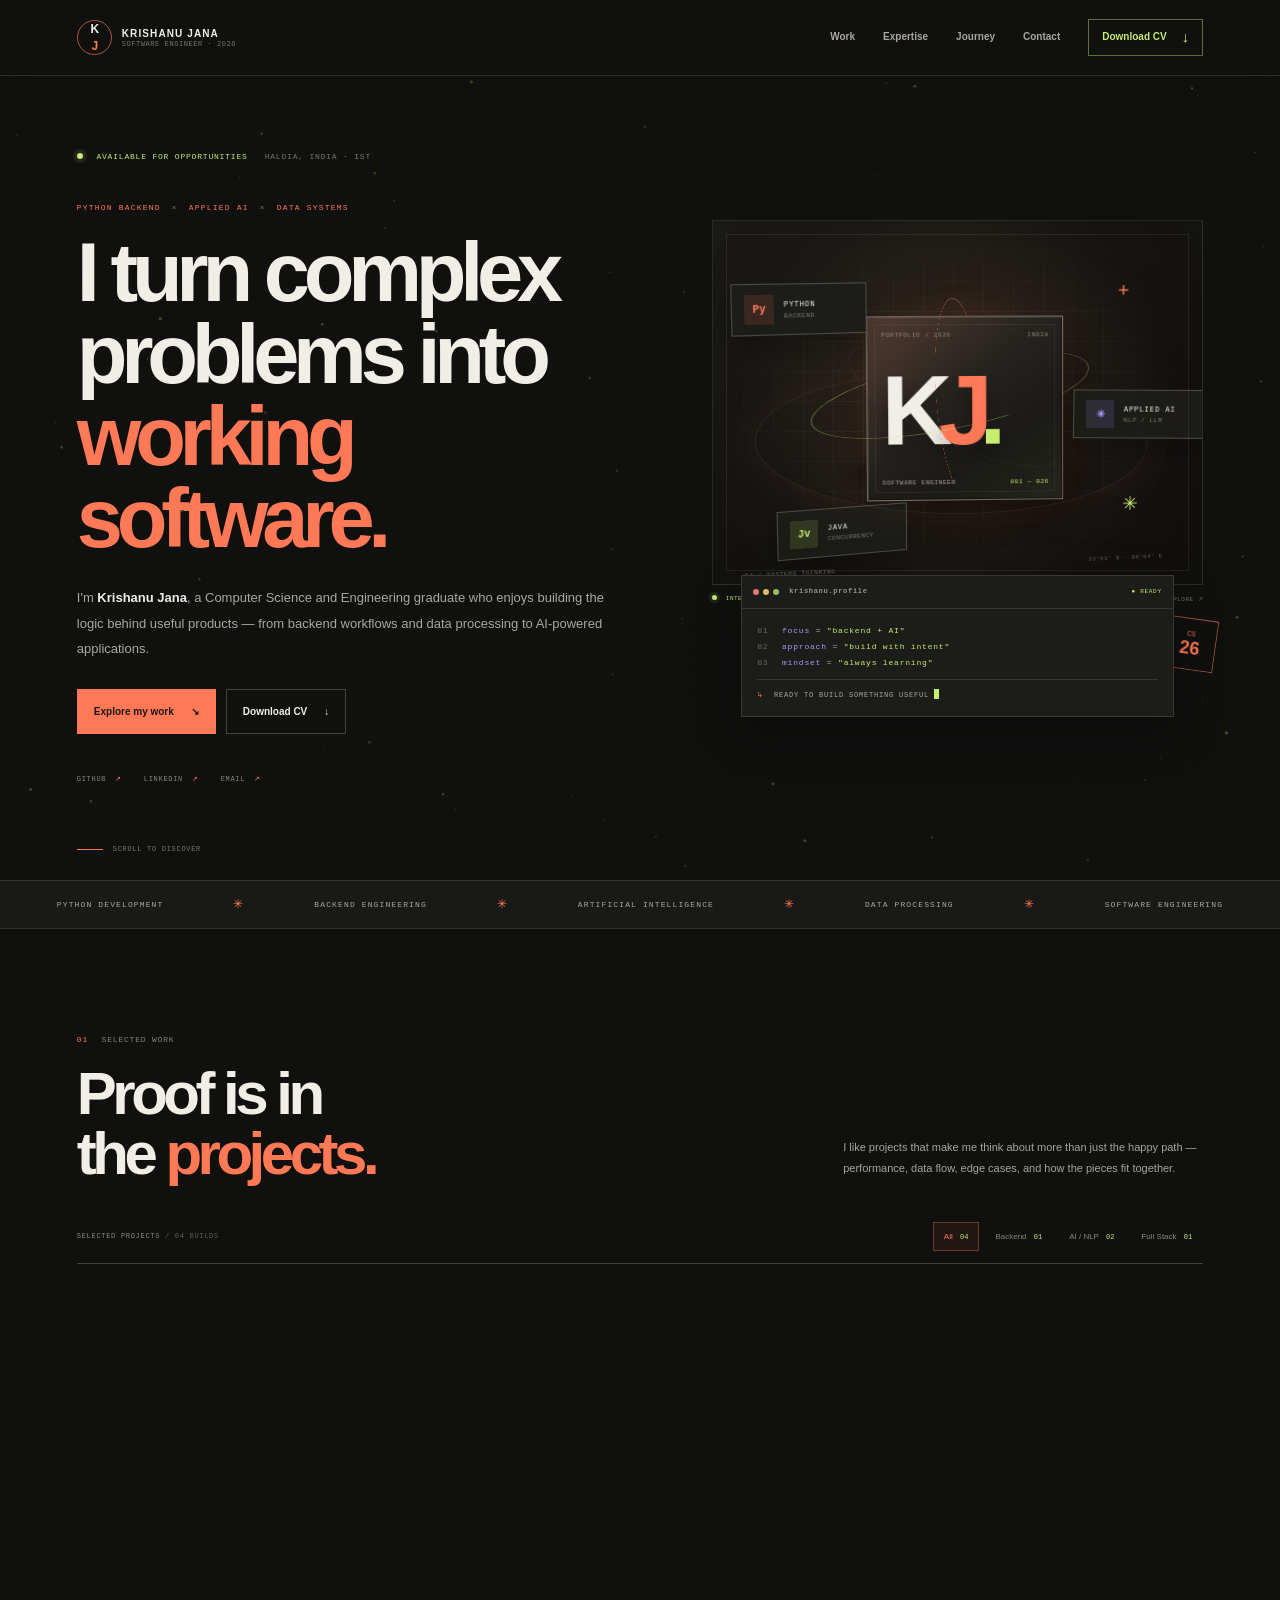
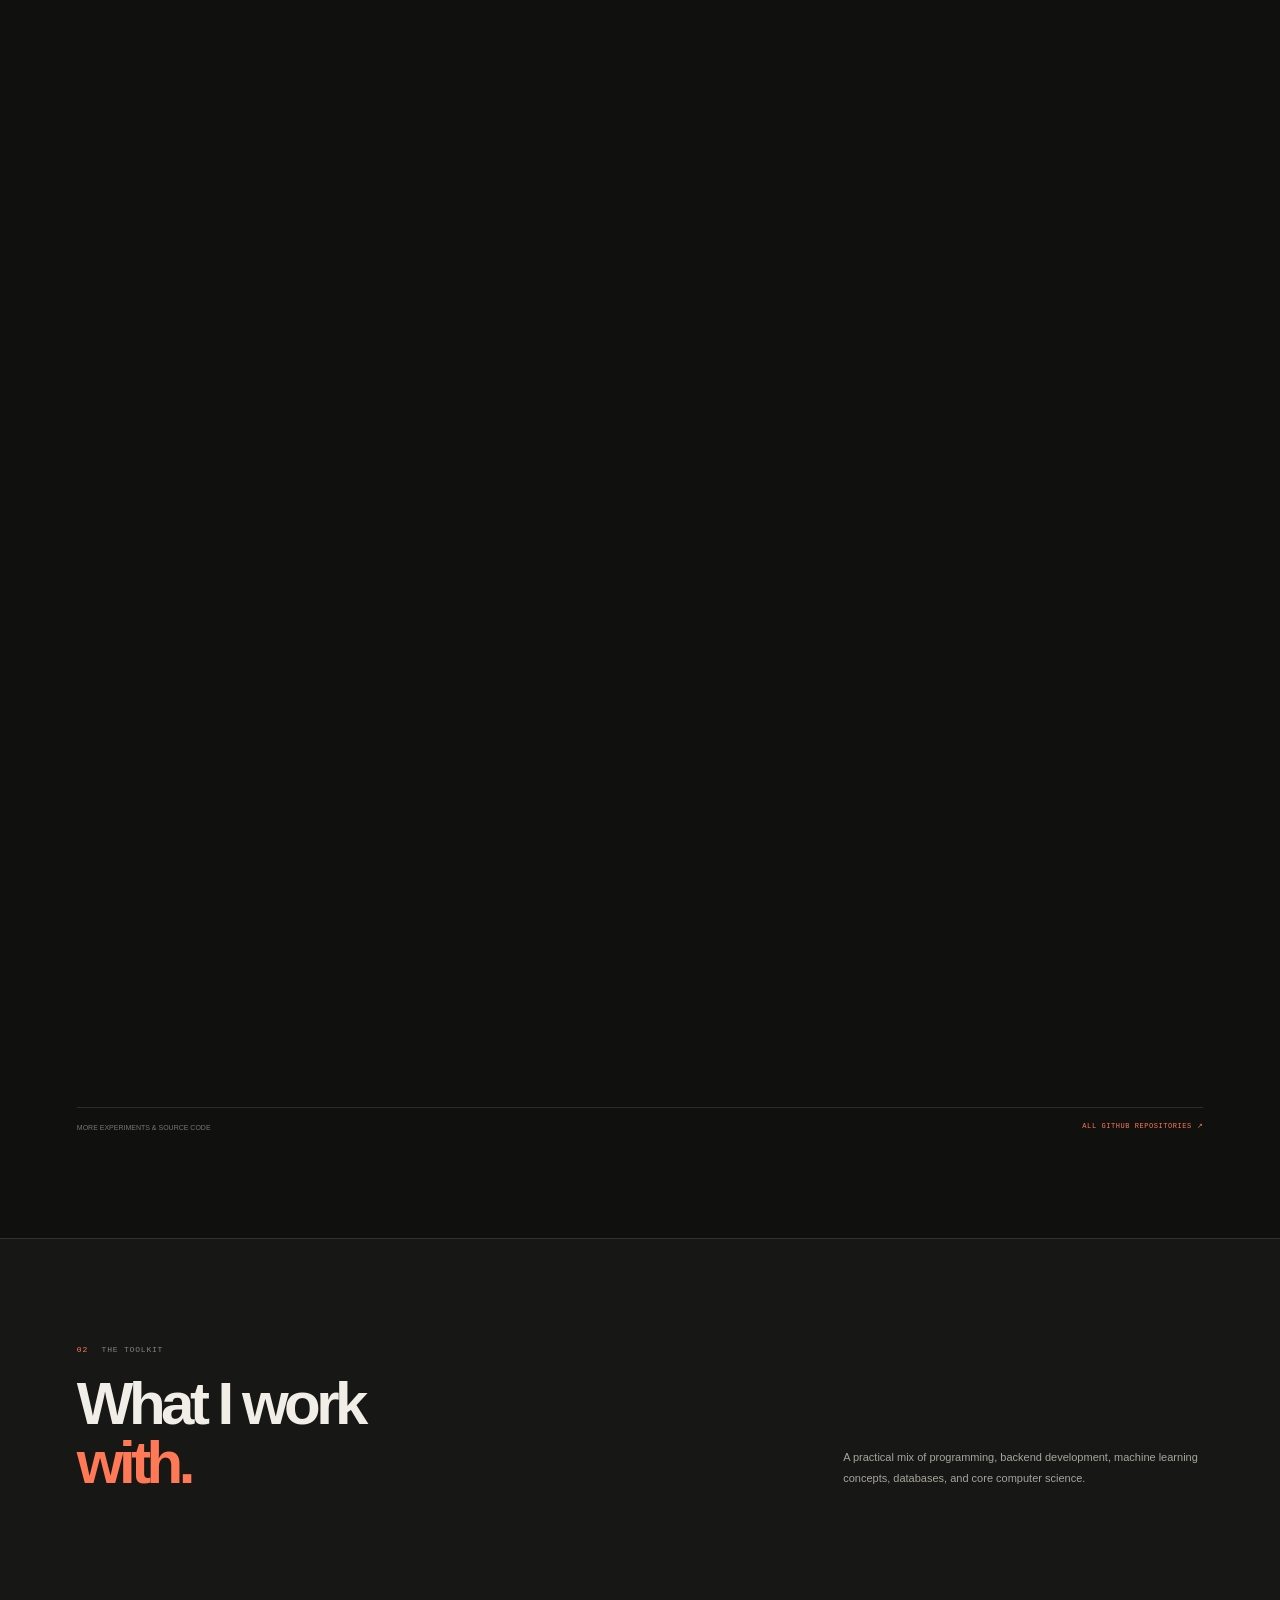
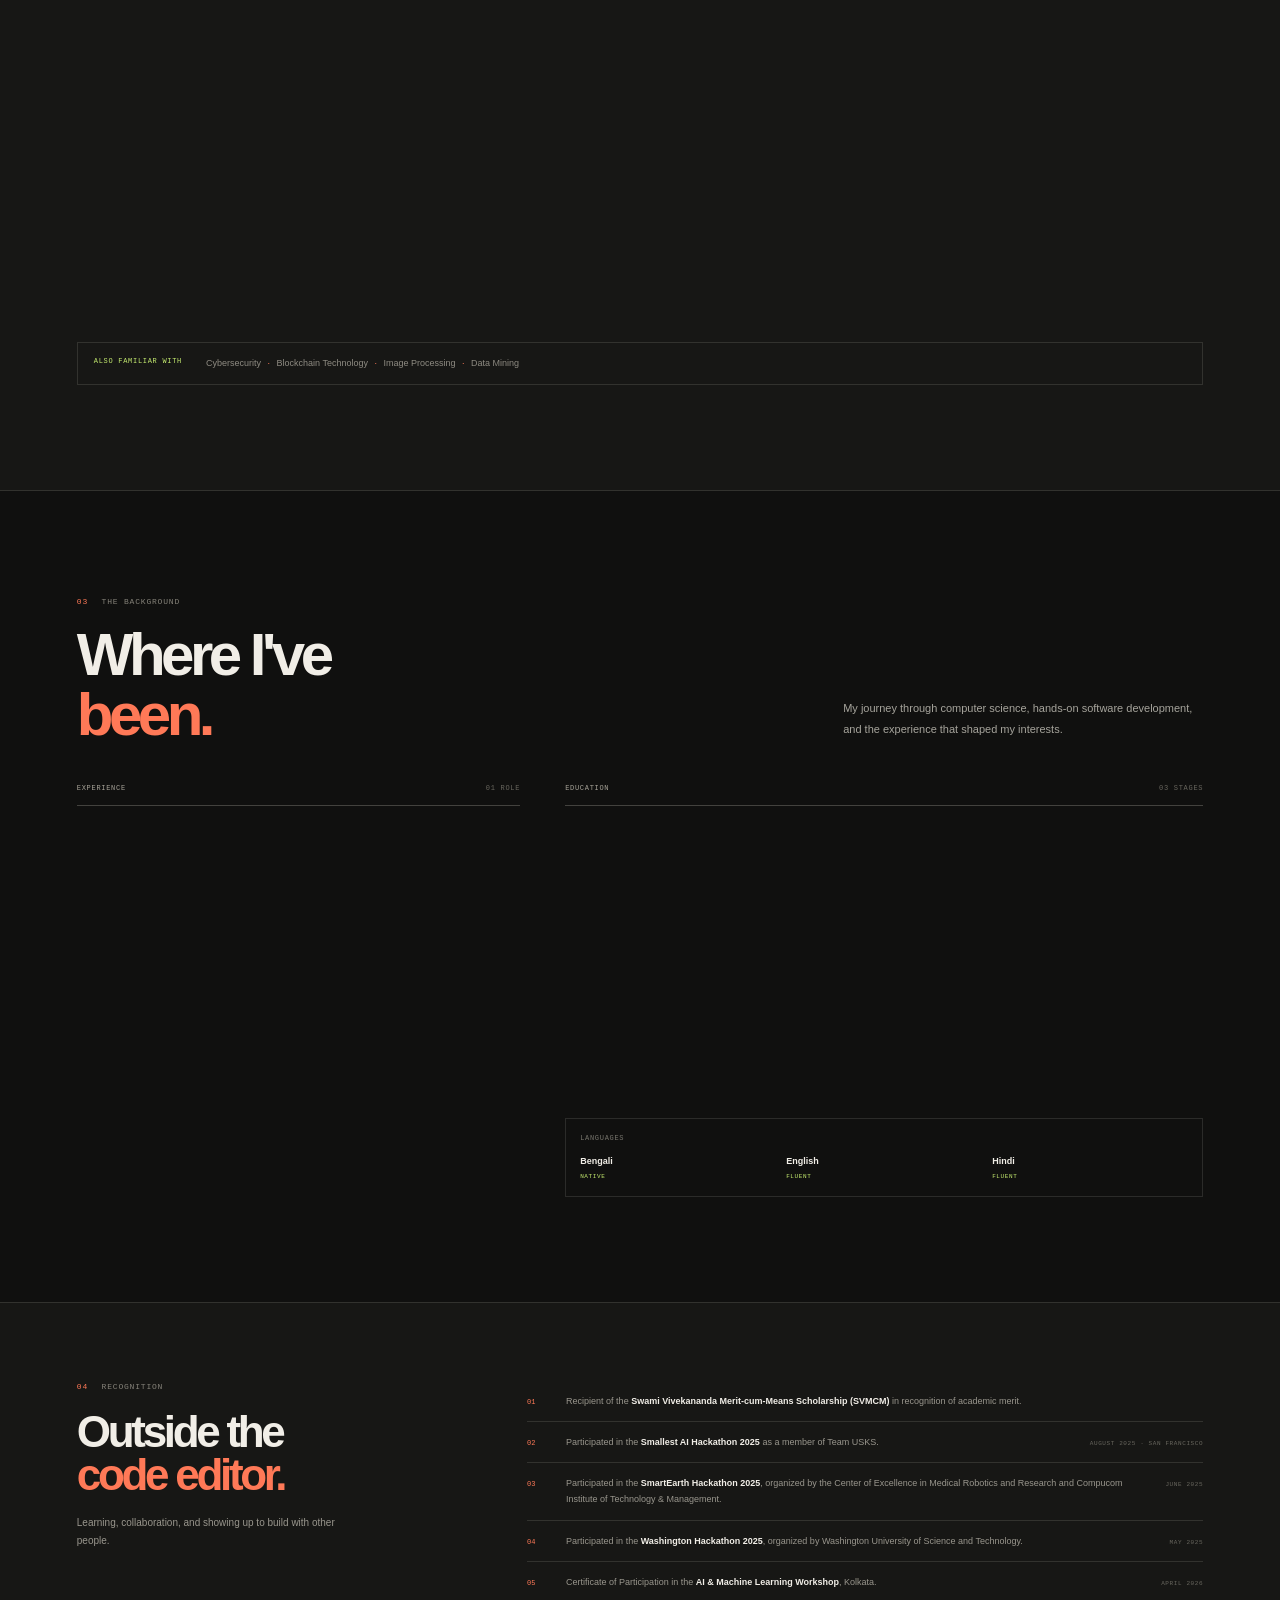
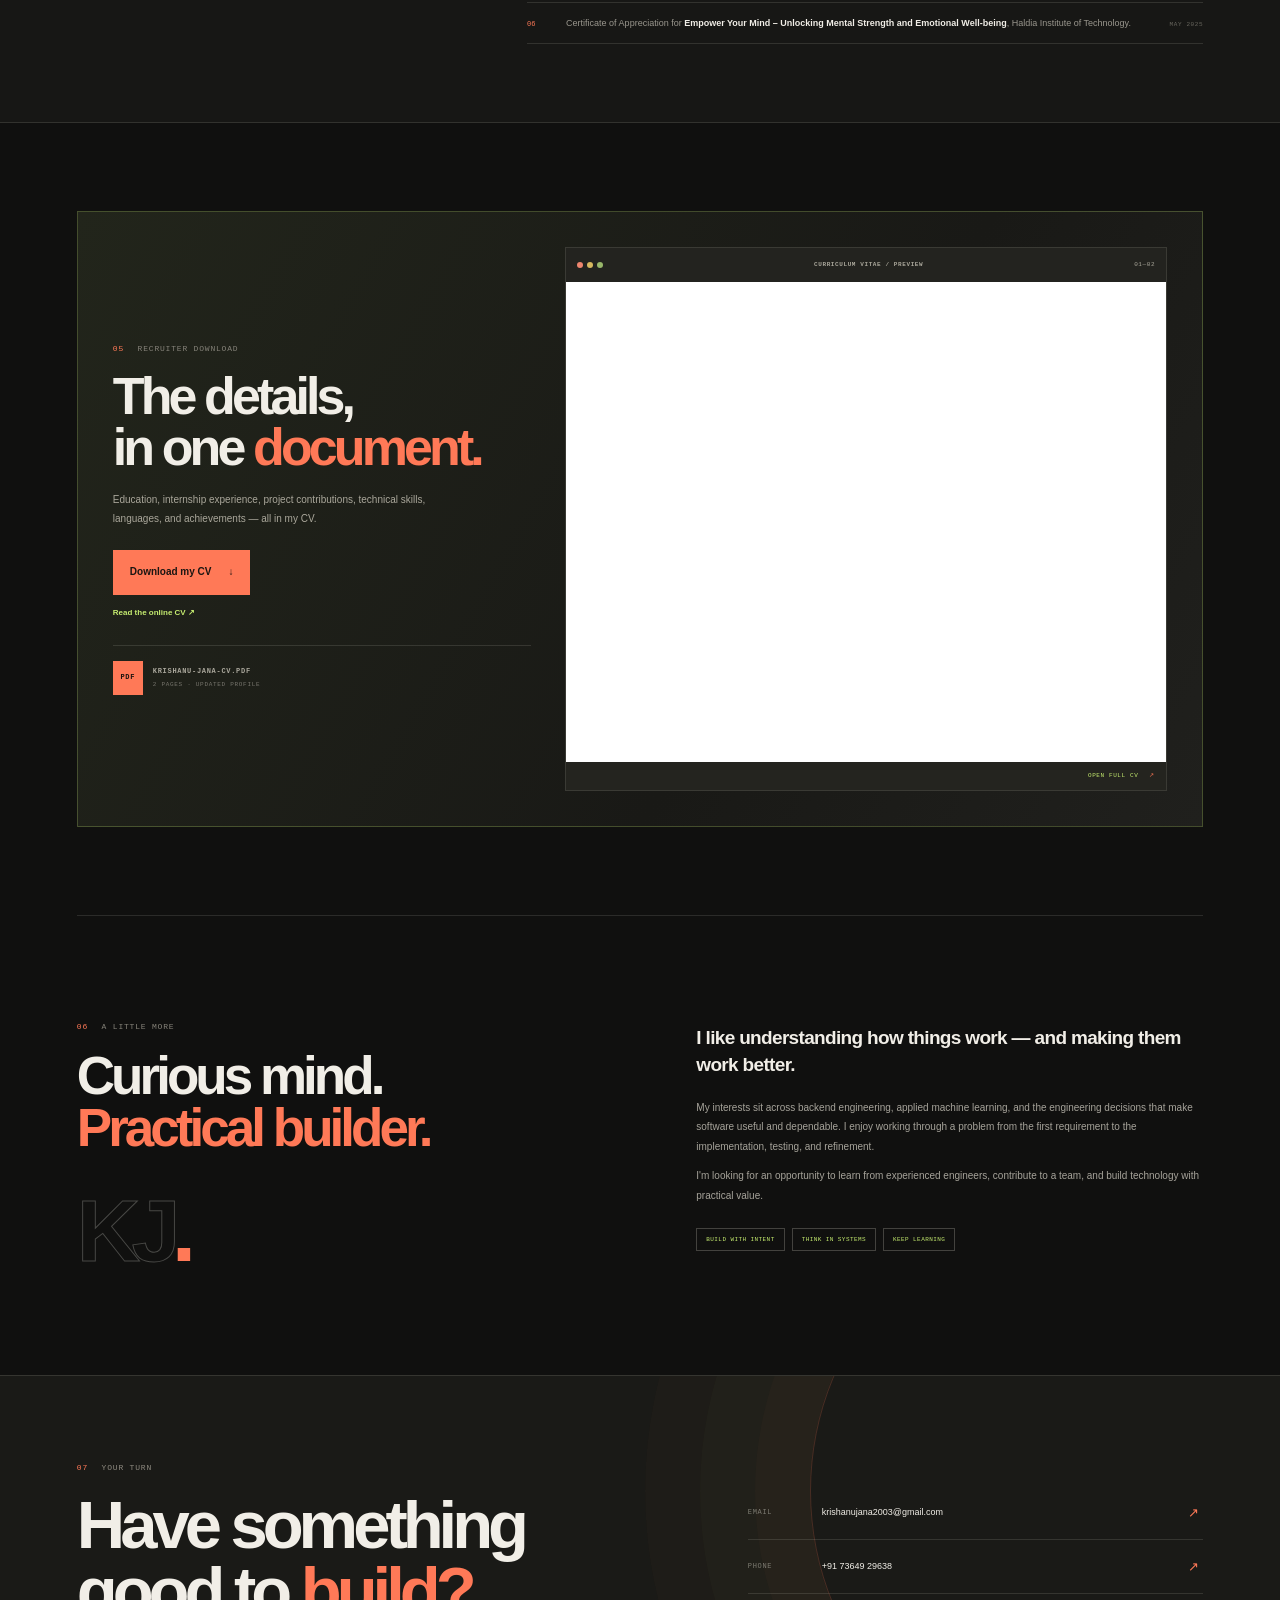
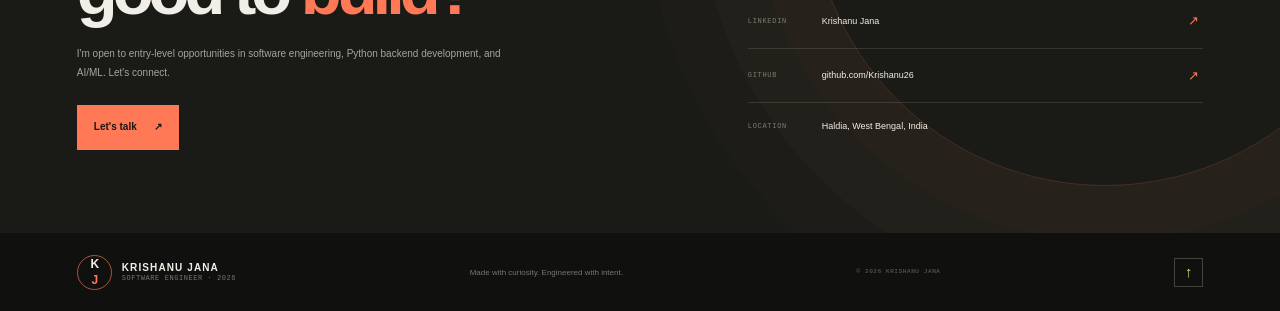
==== commit f1ac3df9: "Limit portfolio to four selected projects and assign clear project categories" ====
--- a/index.html
+++ b/index.html
@@ -109,214 +109,122 @@
       </div>
 
       <div class="work-filter-row">
-        <span>PROJECT ARCHIVE <b> / 08 REPOSITORIES</b></span>
+        <span>SELECTED PROJECTS <b> / 04 BUILDS</b></span>
         <div class="project-filters" role="group" aria-label="Filter projects">
-          <button class="filter-button is-active" type="button" data-filter="all" aria-pressed="true">All <span>08</span></button>
-          <button class="filter-button" type="button" data-filter="backend" aria-pressed="false">Backend <span>02</span></button>
-          <button class="filter-button" type="button" data-filter="ai" aria-pressed="false">AI / ML <span>02</span></button>
+          <button class="filter-button is-active" type="button" data-filter="all" aria-pressed="true">All <span>04</span></button>
+          <button class="filter-button" type="button" data-filter="backend" aria-pressed="false">Backend <span>01</span></button>
+          <button class="filter-button" type="button" data-filter="ai" aria-pressed="false">AI / NLP <span>02</span></button>
           <button class="filter-button" type="button" data-filter="fullstack" aria-pressed="false">Full Stack <span>01</span></button>
-          <button class="filter-button" type="button" data-filter="prototypes" aria-pressed="false">Prototypes <span>03</span></button>
         </div>
       </div>
 
       <div class="project-grid">
-        <article class="project-card project-featured reveal" data-category="backend">
-          <div class="project-art dataflow-art">
-            <div class="art-topline"><span>01 / DATA SYSTEMS</span><span>JAVA · SPRING BOOT</span></div>
-            <div class="dataflow-canvas">
-              <div class="data-node source-node"><small>INPUT</small><b>CSV</b><span>RAW DATA</span></div>
-              <div class="connector"><i></i><i></i><i></i></div>
-              <div class="data-node split-node"><small>PARTITION</small><div class="split-stack"><i></i><i></i><i></i><i></i></div></div>
-              <div class="connector"><i></i><i></i><i></i></div>
-              <div class="worker-node"><small>WORKER POOL</small><div class="worker-cells"><i></i><i></i><i></i><i></i><i></i><i></i></div></div>
-              <div class="connector"><i></i><i></i><i></i></div>
-              <div class="data-node output-node"><small>OUTPUT</small><b>Σ</b><span>RESULT</span></div>
-            </div>
-            <div class="art-bottomline"><span>BOUNDED CONCURRENCY</span><span>MAP → PROCESS → REDUCE</span></div>
-            <div class="art-ghost">01</div>
-          </div>
-          <div class="project-info">
-            <div class="project-title-row"><div><span class="project-label">JAVA · PARALLEL PROCESSING</span><h3>DataFlow</h3><small>JAN 2024 — DEC 2024</small></div><span class="project-number">01</span></div>
-            <p class="project-desc">A MapReduce-style parallel data-processing and analytics engine that partitions CSV datasets, executes work concurrently, and combines results through a bounded worker architecture.</p>
-            <div class="project-details">
-              <div><b>01</b><span>Five analytical operations: COUNT, SUM, AVG, MIN, MAX — with grouped aggregation and BigDecimal precision.</span></div>
-              <div><b>02</b><span>Two-level bounded thread pools, backpressure, queue saturation handling, and graceful shutdown.</span></div>
-              <div><b>03</b><span>Asynchronous REST APIs for CSV ingestion, job submission, monitoring, and result retrieval.</span></div>
-            </div>
-            <div class="tag-list"><span>Java 17</span><span>Spring Boot</span><span>Multithreading</span><span>Maven</span><span>JUnit 5</span></div>
-            <a class="project-link" href="https://github.com/Krishanu26/Dataflow-distributed-engine" target="_blank" rel="noopener noreferrer">EXPLORE REPOSITORY <span>↗</span></a>
-          </div>
-        </article>
+        <article class="project-card reveal" data-category="fullstack">
+                  <div class="project-art medicine-art">
+                    <div class="art-topline"><span>01 / FULL-STACK HEALTH TECH</span><span>JAVA · REACT</span></div>
+                    <div class="medicine-board">
+                      <div class="medicine-window"><span class="medicine-logo">A<span>+</span></span><b>AushadhiSetu</b><small>MEDICINE ACCESS NETWORK</small></div>
+                      <div class="medicine-flow"><span>PATIENT</span><i>↔</i><span>PHARMACY</span></div>
+                      <div class="medicine-grid"><div><b>01</b><small>CATALOGUE</small></div><div><b>02</b><small>INVENTORY</small></div><div><b>03</b><small>RESERVATIONS</small></div></div>
+                      <div class="medicine-status"><i></i> ROLE-BASED WORKFLOWS</div>
+                    </div>
+                    <div class="art-bottomline"><span>SPRING BOOT API</span><span>REACT + TYPESCRIPT</span></div>
+                  </div>
+                  <div class="project-info">
+                    <div class="project-title-row"><div><span class="project-label">FULL STACK · HEALTH TECHNOLOGY</span><h3>AushadhiSetu</h3><small>JAVA 21 · REACT · TYPESCRIPT</small></div><span class="project-number">01</span></div>
+                    <p class="project-desc">A medicine-discovery and pharmacy-inventory portfolio application connecting patient, pharmacy, and administrator workflows.</p>
+                    <div class="project-details">
+                      <div><b>01</b><span>Role-based dashboards, JWT authentication, and BCrypt password hashing.</span></div>
+                      <div><b>02</b><span>Medicine catalogue, pharmacy availability, batch/expiry tracking, and stock movements.</span></div>
+                      <div><b>03</b><span>Reservation states from pending through fulfilment, with cancellation and stock release.</span></div>
+                    </div>
+                    <div class="tag-list"><span>Java 21</span><span>Spring Boot</span><span>Spring Security</span><span>React</span><span>TypeScript</span><span>Vite</span></div>
+                    <a class="project-link" href="https://github.com/Krishanu26/AushadhiSetu" target="_blank" rel="noopener noreferrer">EXPLORE REPOSITORY <span>↗</span></a>
+                    <p class="project-note">Educational demo with fictional sample records—not live pharmacy inventory, prescription authorization, or medical advice.</p>
+                  </div>
+                </article>
 
         <article class="project-card reveal" data-category="backend">
-          <div class="project-art trace-art">
-            <div class="art-topline"><span>02 / BACKEND OBSERVABILITY</span><span>JAVA · PYTHON SDK</span></div>
-            <div class="trace-board">
-              <div class="trace-event"><span class="trace-event-dot"></span><div><small>INCOMING EVENT</small><b>NullPointerException</b><span>checkout-service · event #018</span></div></div>
-              <div class="trace-fingerprint"><span>FINGERPRINT</span><b>8F2A · 91BC · 4D10</b><i>↘ grouped issue</i></div>
-              <div class="trace-issue"><span>ISSUE GROUP</span><b>Repeated exception</b><small>EVENT COUNT <strong>+1</strong></small></div>
-            </div>
-            <div class="art-bottomline"><span>IDEMPOTENT EVENT INTAKE</span><span>PYTHON CLIENT ↔ API</span></div>
-            <div class="art-ghost">02</div>
-          </div>
-          <div class="project-info">
-            <div class="project-title-row"><div><span class="project-label">JAVA · EVENT INGESTION</span><h3>TraceNest</h3><small>BACKEND SYSTEMS PROJECT</small></div><span class="project-number">02</span></div>
-            <p class="project-desc">Backend service combining asynchronous CSV-processing jobs with an error-event intake workflow. A companion Python SDK sends exceptions to the API for grouping and review.</p>
-            <div class="project-details">
-              <div><b>01</b><span>Accepts JSON exception events and groups related failures using stable message fingerprints.</span></div>
-              <div><b>02</b><span>Uses event IDs for idempotent retries and bounded retention for issues and keys.</span></div>
-              <div><b>03</b><span>Includes a Python client alongside bounded job execution, overload handling, and lifecycle tracking.</span></div>
-            </div>
-            <div class="tag-list"><span>Java 17</span><span>Spring Boot</span><span>REST APIs</span><span>Python SDK</span><span>Concurrency</span><span>JUnit</span></div>
-            <a class="project-link" href="https://github.com/Krishanu26/tracenest" target="_blank" rel="noopener noreferrer">EXPLORE REPOSITORY <span>↗</span></a>
-            <p class="project-note">The current implementation is a single-process service with in-memory job and issue retention.</p>
-          </div>
-        </article>
+                  <div class="project-art dataflow-art">
+                    <div class="art-topline"><span>02 / DATA ENGINEERING</span><span>JAVA · SPRING BOOT</span></div>
+                    <div class="dataflow-canvas">
+                      <div class="data-node source-node"><small>INPUT</small><b>CSV</b><span>RAW DATA</span></div>
+                      <div class="connector"><i></i><i></i><i></i></div>
+                      <div class="data-node split-node"><small>PARTITION</small><div class="split-stack"><i></i><i></i><i></i><i></i></div></div>
+                      <div class="connector"><i></i><i></i><i></i></div>
+                      <div class="worker-node"><small>WORKER POOL</small><div class="worker-cells"><i></i><i></i><i></i><i></i><i></i><i></i></div></div>
+                      <div class="connector"><i></i><i></i><i></i></div>
+                      <div class="data-node output-node"><small>OUTPUT</small><b>Σ</b><span>RESULT</span></div>
+                    </div>
+                    <div class="art-bottomline"><span>BOUNDED CONCURRENCY</span><span>MAP → PROCESS → REDUCE</span></div>
+                    <div class="art-ghost">02</div>
+                  </div>
+                  <div class="project-info">
+                    <div class="project-title-row"><div><span class="project-label">BACKEND · PARALLEL DATA PROCESSING</span><h3>DataFlow</h3><small>JAN 2024 — DEC 2024</small></div><span class="project-number">02</span></div>
+                    <p class="project-desc">A MapReduce-style parallel data-processing and analytics engine that partitions CSV datasets, executes work concurrently, and combines results through a bounded worker architecture.</p>
+                    <div class="project-details">
+                      <div><b>01</b><span>Five analytical operations: COUNT, SUM, AVG, MIN, MAX — with grouped aggregation and BigDecimal precision.</span></div>
+                      <div><b>02</b><span>Two-level bounded thread pools, backpressure, queue saturation handling, and graceful shutdown.</span></div>
+                      <div><b>03</b><span>Asynchronous REST APIs for CSV ingestion, job submission, monitoring, and result retrieval.</span></div>
+                    </div>
+                    <div class="tag-list"><span>Java 17</span><span>Spring Boot</span><span>Multithreading</span><span>Maven</span><span>JUnit 5</span></div>
+                    <a class="project-link" href="https://github.com/Krishanu26/Dataflow-distributed-engine" target="_blank" rel="noopener noreferrer">EXPLORE REPOSITORY <span>↗</span></a>
+                  </div>
+                </article>
 
         <article class="project-card project-ai reveal" data-category="ai">
-          <div class="project-art mental-art">
-            <div class="art-topline"><span>03 / APPLIED AI</span><span>PYTHON · FLASK</span></div>
-            <div class="assessment-card">
-              <div class="assessment-head"><span>ASSESSMENT ENGINE</span><span>01 — 21</span></div>
-              <div class="assessment-title">A structured<br><em>check-in.</em></div>
-              <div class="assessment-copy">BDI-II QUESTIONNAIRE FLOW</div>
-              <div class="assessment-bars"><i></i><i></i><i></i><i></i><i></i><i></i><i></i><i></i><i></i><i></i><i></i></div>
-              <div class="assessment-foot"><span>RESPONSE</span><span>PROCESSING</span><span>RESULT</span></div>
-            </div>
-            <div class="art-bottomline"><span>BACKEND DEVELOPER &amp; BACKEND LEAD</span><span>JAN 2025 — JUN 2026</span></div>
-            <div class="art-ghost">03</div>
-          </div>
-          <div class="project-info">
-            <div class="project-title-row"><div><span class="project-label">AI · HEALTHCARE APPLICATION</span><h3>AI Mental Health Screening and Support System</h3><small>JAN 2025 — JUN 2026</small></div><span class="project-number">03</span></div>
-            <p class="project-desc">A team project combining a structured Beck Depression Inventory (BDI-II) self-assessment workflow with AI-assisted chat support and backend data processing.</p>
-            <div class="role-callout"><span>MY ROLE</span><b>Backend Developer &amp; Backend Lead</b><small>THREE-MEMBER DEVELOPMENT TEAM</small></div>
-            <div class="project-details">
-              <div><b>01</b><span>Led backend development using Python and Flask, coordinating application workflows and integration.</span></div>
-              <div><b>02</b><span>Connected the chatbot, assessment engine, and database components through server-side functionality.</span></div>
-              <div><b>03</b><span>Contributed to response processing, automated score calculation, and severity classification.</span></div>
-            </div>
-            <div class="tag-list"><span>Python</span><span>Flask</span><span>MongoDB</span><span>LLaMA 3</span><span>NLP</span><span>Scikit-learn</span></div>
-            <a class="project-link" href="https://github.com/Krishanu26/AI-Mental-Health-Screening-and-Support-System" target="_blank" rel="noopener noreferrer">EXPLORE REPOSITORY <span>↗</span></a>
-            <p class="project-note">An educational self-assessment project, not a clinical diagnostic service.</p>
-          </div>
-        </article>
+                  <div class="project-art mental-art">
+                    <div class="art-topline"><span>03 / APPLIED AI</span><span>PYTHON · FLASK</span></div>
+                    <div class="assessment-card">
+                      <div class="assessment-head"><span>ASSESSMENT ENGINE</span><span>01 — 21</span></div>
+                      <div class="assessment-title">A structured<br><em>check-in.</em></div>
+                      <div class="assessment-copy">BDI-II QUESTIONNAIRE FLOW</div>
+                      <div class="assessment-bars"><i></i><i></i><i></i><i></i><i></i><i></i><i></i><i></i><i></i><i></i><i></i></div>
+                      <div class="assessment-foot"><span>RESPONSE</span><span>PROCESSING</span><span>RESULT</span></div>
+                    </div>
+                    <div class="art-bottomline"><span>BACKEND DEVELOPER &amp; BACKEND LEAD</span><span>JAN 2025 — JUN 2026</span></div>
+                    <div class="art-ghost">03</div>
+                  </div>
+                  <div class="project-info">
+                    <div class="project-title-row"><div><span class="project-label">APPLIED AI · HEALTH TECHNOLOGY</span><h3>AI Mental Health Screening and Support System</h3><small>JAN 2025 — JUN 2026</small></div><span class="project-number">03</span></div>
+                    <p class="project-desc">A team project combining a structured Beck Depression Inventory (BDI-II) self-assessment workflow with AI-assisted chat support and backend data processing.</p>
+                    <div class="role-callout"><span>MY ROLE</span><b>Backend Developer &amp; Backend Lead</b><small>THREE-MEMBER DEVELOPMENT TEAM</small></div>
+                    <div class="project-details">
+                      <div><b>01</b><span>Led backend development using Python and Flask, coordinating application workflows and integration.</span></div>
+                      <div><b>02</b><span>Connected the chatbot, assessment engine, and database components through server-side functionality.</span></div>
+                      <div><b>03</b><span>Contributed to response processing, automated score calculation, and severity classification.</span></div>
+                    </div>
+                    <div class="tag-list"><span>Python</span><span>Flask</span><span>MongoDB</span><span>LLaMA 3</span><span>NLP</span><span>Scikit-learn</span></div>
+                    <a class="project-link" href="https://github.com/Krishanu26/AI-Mental-Health-Screening-and-Support-System" target="_blank" rel="noopener noreferrer">EXPLORE REPOSITORY <span>↗</span></a>
+                    <p class="project-note">An educational self-assessment project, not a clinical diagnostic service.</p>
+                  </div>
+                </article>
+
         <article class="project-card reveal" data-category="ai">
-          <div class="project-art civic-art">
-            <div class="art-topline"><span>04 / CIVIC TECHNOLOGY</span><span>PYTHON · FASTAPI</span></div>
-            <div class="civic-board">
-              <div class="civic-board-head"><b>REPORT TRIAGE</b><span>REVIEW QUEUE</span></div>
-              <div class="civic-board-row"><i>⌖</i><span><b>Road damage</b><small>Category suggestion</small></span><em>HIGH</em></div>
-              <div class="civic-board-row"><i>⌁</i><span><b>Streetlight outage</b><small>Duplicate candidate</small></span><em>MED</em></div>
-              <div class="civic-board-row"><i>◈</i><span><b>Drainage issue</b><small>Priority-ranked review</small></span><em>LOW</em></div>
-              <div class="civic-board-foot">CLASSIFY · MATCH · HUMAN REVIEW</div>
-            </div>
-            <div class="art-bottomline"><span>EXPLAINABLE NLP</span><span>HUMAN-IN-THE-LOOP</span></div>
-          </div>
-          <div class="project-info">
-            <div class="project-title-row"><div><span class="project-label">AI · NLP · DATA STRUCTURES</span><h3>CivicLens AI</h3><small>COMMUNITY REPORT TRIAGE</small></div><span class="project-number">04</span></div>
-            <p class="project-desc">A civic-report triage API that suggests service categories, finds possible duplicate reports, and creates a priority-ranked queue for human review.</p>
-            <div class="project-details">
-              <div><b>01</b><span>Naive Bayes text classification with confidence hints and a small included example dataset.</span></div>
-              <div><b>02</b><span>Inverted-index duplicate lookup, trie-based area suggestions, and heap-based prioritization.</span></div>
-              <div><b>03</b><span>FastAPI with SQLAlchemy, SQLite locally, PostgreSQL deployment configuration, Docker, and tests.</span></div>
-            </div>
-            <div class="tag-list"><span>Python</span><span>FastAPI</span><span>Naive Bayes</span><span>DSA</span><span>PostgreSQL</span><span>Docker</span></div>
-            <a class="project-link" href="https://github.com/Krishanu26/CivicLens-AI" target="_blank" rel="noopener noreferrer">EXPLORE REPOSITORY <span>↗</span></a>
-            <p class="project-note">Suggestions support a human operator; the system does not automatically dispatch or close reports.</p>
-          </div>
-        </article>
-
-        <article class="project-card reveal" data-category="fullstack">
-          <div class="project-art medicine-art">
-            <div class="art-topline"><span>05 / FULL-STACK APPLICATION</span><span>JAVA · REACT</span></div>
-            <div class="medicine-board">
-              <div class="medicine-window"><span class="medicine-logo">A<span>+</span></span><b>AushadhiSetu</b><small>MEDICINE ACCESS NETWORK</small></div>
-              <div class="medicine-flow"><span>PATIENT</span><i>↔</i><span>PHARMACY</span></div>
-              <div class="medicine-grid"><div><b>01</b><small>CATALOGUE</small></div><div><b>02</b><small>INVENTORY</small></div><div><b>03</b><small>RESERVATIONS</small></div></div>
-              <div class="medicine-status"><i></i> ROLE-BASED WORKFLOWS</div>
-            </div>
-            <div class="art-bottomline"><span>SPRING BOOT API</span><span>REACT + TYPESCRIPT</span></div>
-          </div>
-          <div class="project-info">
-            <div class="project-title-row"><div><span class="project-label">FULL STACK · HEALTH TECH</span><h3>AushadhiSetu</h3><small>IN DEVELOPMENT</small></div><span class="project-number">05</span></div>
-            <p class="project-desc">A medicine-discovery and pharmacy-inventory portfolio application connecting patient, pharmacy, and administrator workflows.</p>
-            <div class="project-details">
-              <div><b>01</b><span>Role-based dashboards, JWT authentication, and BCrypt password hashing.</span></div>
-              <div><b>02</b><span>Medicine catalogue, pharmacy availability, batch/expiry tracking, and stock movements.</span></div>
-              <div><b>03</b><span>Reservation states from pending through fulfilment, with cancellation and stock release.</span></div>
-            </div>
-            <div class="tag-list"><span>Java 21</span><span>Spring Boot</span><span>Spring Security</span><span>React</span><span>TypeScript</span><span>Vite</span></div>
-            <a class="project-link" href="https://github.com/Krishanu26/AushadhiSetu" target="_blank" rel="noopener noreferrer">EXPLORE REPOSITORY <span>↗</span></a>
-            <p class="project-note">Educational demo with fictional sample records—not live pharmacy inventory, prescription authorization, or medical advice.</p>
-          </div>
-        </article>
-
-        <article class="project-card reveal" data-category="prototypes">
-          <div class="project-art chatbot-art">
-            <div class="art-topline"><span>06 / LLM EXPERIMENT</span><span>PYTHON · OLLAMA</span></div>
-            <div class="chat-terminal">
-              <div class="chat-terminal-top"><i></i><i></i><i></i><span>local-chat / session</span></div>
-              <p><b>you@local</b> <span>›</span> Explain Python decorators</p>
-              <p class="chat-response"><b>llama3</b> <span>›</span> A decorator wraps a function to extend its behaviour...</p>
-              <p><b>you@local</b> <span>›</span> Give me an example</p>
-              <p class="chat-cursor">▌</p>
-            </div>
-            <div class="art-bottomline"><span>LOCAL MODEL</span><span>CONVERSATION CONTEXT</span></div>
-          </div>
-          <div class="project-info">
-            <div class="project-title-row"><div><span class="project-label">LLM · CONVERSATIONAL AI</span><h3>Local LLaMA Chatbot</h3><small>PYTHON CLI PROTOTYPE</small></div><span class="project-number">06</span></div>
-            <p class="project-desc">A terminal-based chatbot experiment using LangChain and Ollama to run LLaMA 3 locally and carry conversation context between turns.</p>
-            <div class="project-details">
-              <div><b>01</b><span>Prompt template combines the current question with the prior session conversation.</span></div>
-              <div><b>02</b><span>LangChain expression pipeline invokes the locally hosted model.</span></div>
-            </div>
-            <div class="tag-list"><span>Python</span><span>LangChain</span><span>Ollama</span><span>LLaMA 3</span></div>
-            <a class="project-link" href="https://github.com/Krishanu26/chatbot" target="_blank" rel="noopener noreferrer">EXPLORE REPOSITORY <span>↗</span></a>
-            <p class="project-note">Early CLI experiment; credentials in the older source should be rotated and moved to environment variables before sharing.</p>
-          </div>
-        </article>
-
-        <article class="project-card reveal" data-category="prototypes">
-          <div class="project-art bdi-art">
-            <div class="art-topline"><span>07 / QUESTIONNAIRE PROTOTYPE</span><span>FLASK · MONGODB</span></div>
-            <div class="questionnaire-board">
-              <div class="questionnaire-top"><b>BDI-II</b><span>QUESTION FLOW</span></div>
-              <div class="questionnaire-count"><strong>21</strong><span>ITEMS<br>IN THE FORM</span></div>
-              <div class="questionnaire-progress"><i></i></div>
-              <div class="questionnaire-labels"><span>RESPONSES</span><span>SCORE</span><span>RESULT BAND</span></div>
-              <div class="questionnaire-score"><span>ASSESSMENT RESULT</span><b>0 — 63</b></div>
-            </div>
-            <div class="art-bottomline"><span>LLAMA 3 SUPPORT</span><span>EARLY FLASK BUILD</span></div>
-          </div>
-          <div class="project-info">
-            <div class="project-title-row"><div><span class="project-label">PYTHON · WEB ASSESSMENT</span><h3>BDI Assessment App</h3><small>EARLIER PROJECT ITERATION</small></div><span class="project-number">07</span></div>
-            <p class="project-desc">An earlier Flask-based BDI questionnaire prototype with 21 items, response scoring, result-band calculation, MongoDB storage, and optional LLaMA 3-generated motivational text.</p>
-            <div class="tag-list"><span>Python</span><span>Flask</span><span>MongoDB</span><span>Ollama</span><span>LLaMA 3</span></div>
-            <a class="project-link" href="https://github.com/Krishanu26/bdi" target="_blank" rel="noopener noreferrer">EXPLORE REPOSITORY <span>↗</span></a>
-            <p class="project-note">Educational screening prototype only; not a diagnosis or clinical service. Do not submit real personal health data.</p>
-          </div>
-        </article>
-
-        <article class="project-card reveal" data-category="prototypes">
-          <div class="project-art mental-proto-art">
-            <div class="art-topline"><span>08 / WELLBEING WEB APP</span><span>PYTHON · FLASK</span></div>
-            <div class="wellbeing-board">
-              <div class="wellbeing-header"><span>WELLBEING CHECK-IN</span><b>✳</b></div>
-              <div class="wellbeing-message"><small>SUPPORT MESSAGE</small><strong>Small steps<br>can matter.</strong><span>Take a moment. Reach out to someone you trust.</span></div>
-              <div class="wellbeing-options"><i></i><i></i><i></i><i></i></div>
-              <div class="wellbeing-footer"><span>QUESTIONNAIRE</span><span>REFLECTION</span><span>GUIDANCE</span></div>
-            </div>
-            <div class="art-bottomline"><span>PREDEFINED SUPPORT MESSAGES</span><span>EARLY ITERATION</span></div>
-          </div>
-          <div class="project-info">
-            <div class="project-title-row"><div><span class="project-label">PYTHON · WELLBEING PROTOTYPE</span><h3>Mental Assessment Prototype</h3><small>EARLIER PROJECT ITERATION</small></div><span class="project-number">08</span></div>
-            <p class="project-desc">A Flask and MongoDB questionnaire prototype with BDI-style response scoring, result categories, and predefined supportive messages for each screening band.</p>
-            <div class="tag-list"><span>Python</span><span>Flask</span><span>MongoDB</span><span>HTML</span><span>Templates</span></div>
-            <a class="project-link" href="https://github.com/Krishanu26/mental" target="_blank" rel="noopener noreferrer">EXPLORE REPOSITORY <span>↗</span></a>
-            <p class="project-note">Earlier educational prototype; not a diagnosis or substitute for professional mental-health support.</p>
-          </div>
-        </article>
-
+                  <div class="project-art civic-art">
+                    <div class="art-topline"><span>04 / CIVIC TECHNOLOGY</span><span>PYTHON · FASTAPI</span></div>
+                    <div class="civic-board">
+                      <div class="civic-board-head"><b>REPORT TRIAGE</b><span>REVIEW QUEUE</span></div>
+                      <div class="civic-board-row"><i>⌖</i><span><b>Road damage</b><small>Category suggestion</small></span><em>HIGH</em></div>
+                      <div class="civic-board-row"><i>⌁</i><span><b>Streetlight outage</b><small>Duplicate candidate</small></span><em>MED</em></div>
+                      <div class="civic-board-row"><i>◈</i><span><b>Drainage issue</b><small>Priority-ranked review</small></span><em>LOW</em></div>
+                      <div class="civic-board-foot">CLASSIFY · MATCH · HUMAN REVIEW</div>
+                    </div>
+                    <div class="art-bottomline"><span>EXPLAINABLE NLP</span><span>HUMAN-IN-THE-LOOP</span></div>
+                  </div>
+                  <div class="project-info">
+                    <div class="project-title-row"><div><span class="project-label">AI · NLP · CIVIC TECHNOLOGY</span><h3>CivicLens AI</h3><small>COMMUNITY REPORT TRIAGE</small></div><span class="project-number">04</span></div>
+                    <p class="project-desc">A civic-report triage API that suggests service categories, finds possible duplicate reports, and creates a priority-ranked queue for human review.</p>
+                    <div class="project-details">
+                      <div><b>01</b><span>Naive Bayes text classification with confidence hints and a small included example dataset.</span></div>
+                      <div><b>02</b><span>Inverted-index duplicate lookup, trie-based area suggestions, and heap-based prioritization.</span></div>
+                      <div><b>03</b><span>FastAPI with SQLAlchemy, SQLite locally, PostgreSQL deployment configuration, Docker, and tests.</span></div>
+                    </div>
+                    <div class="tag-list"><span>Python</span><span>FastAPI</span><span>Naive Bayes</span><span>DSA</span><span>PostgreSQL</span><span>Docker</span></div>
+                    <a class="project-link" href="https://github.com/Krishanu26/CivicLens-AI" target="_blank" rel="noopener noreferrer">EXPLORE REPOSITORY <span>↗</span></a>
+                    <p class="project-note">Suggestions support a human operator; the system does not automatically dispatch or close reports.</p>
+                  </div>
+                </article>
       </div>
 
       <div class="work-footer"><span>MORE EXPERIMENTS &amp; SOURCE CODE</span><a href="https://github.com/Krishanu26?tab=repositories" target="_blank" rel="noopener noreferrer">ALL GITHUB REPOSITORIES ↗</a></div>
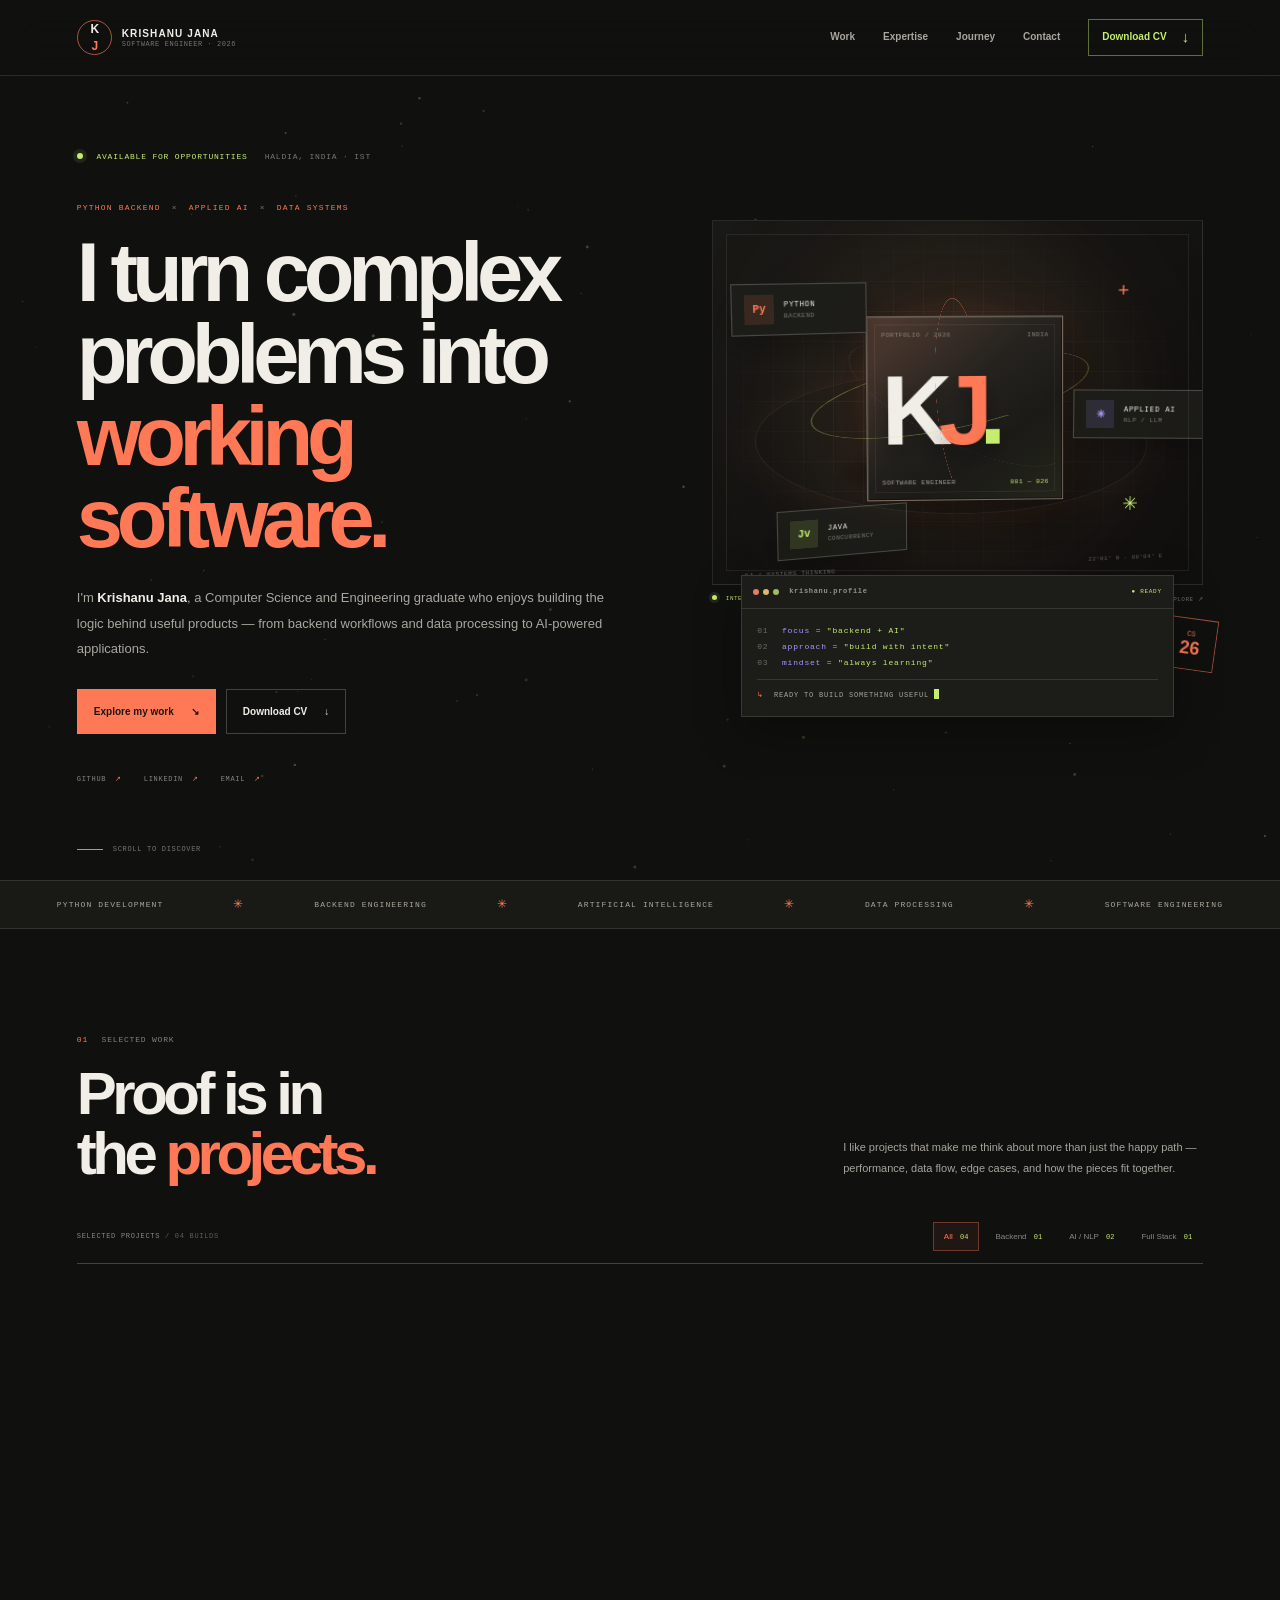
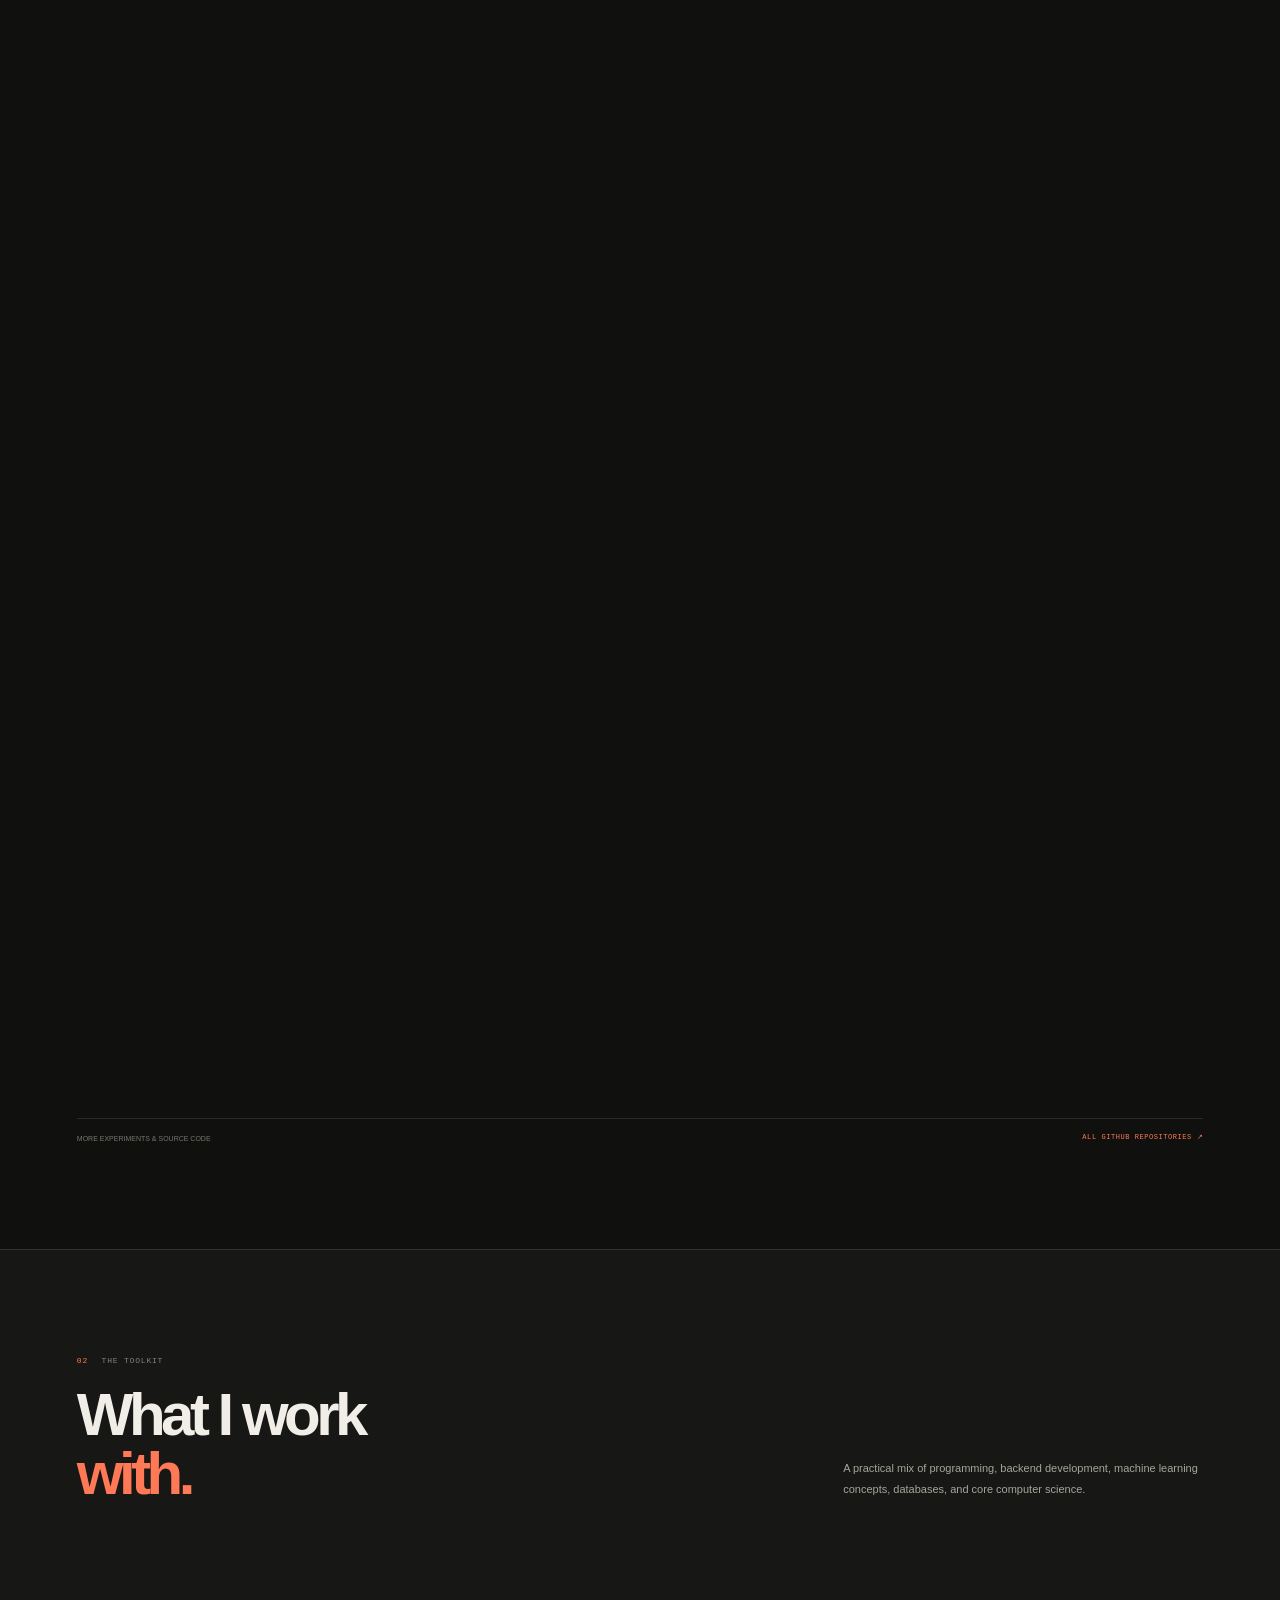
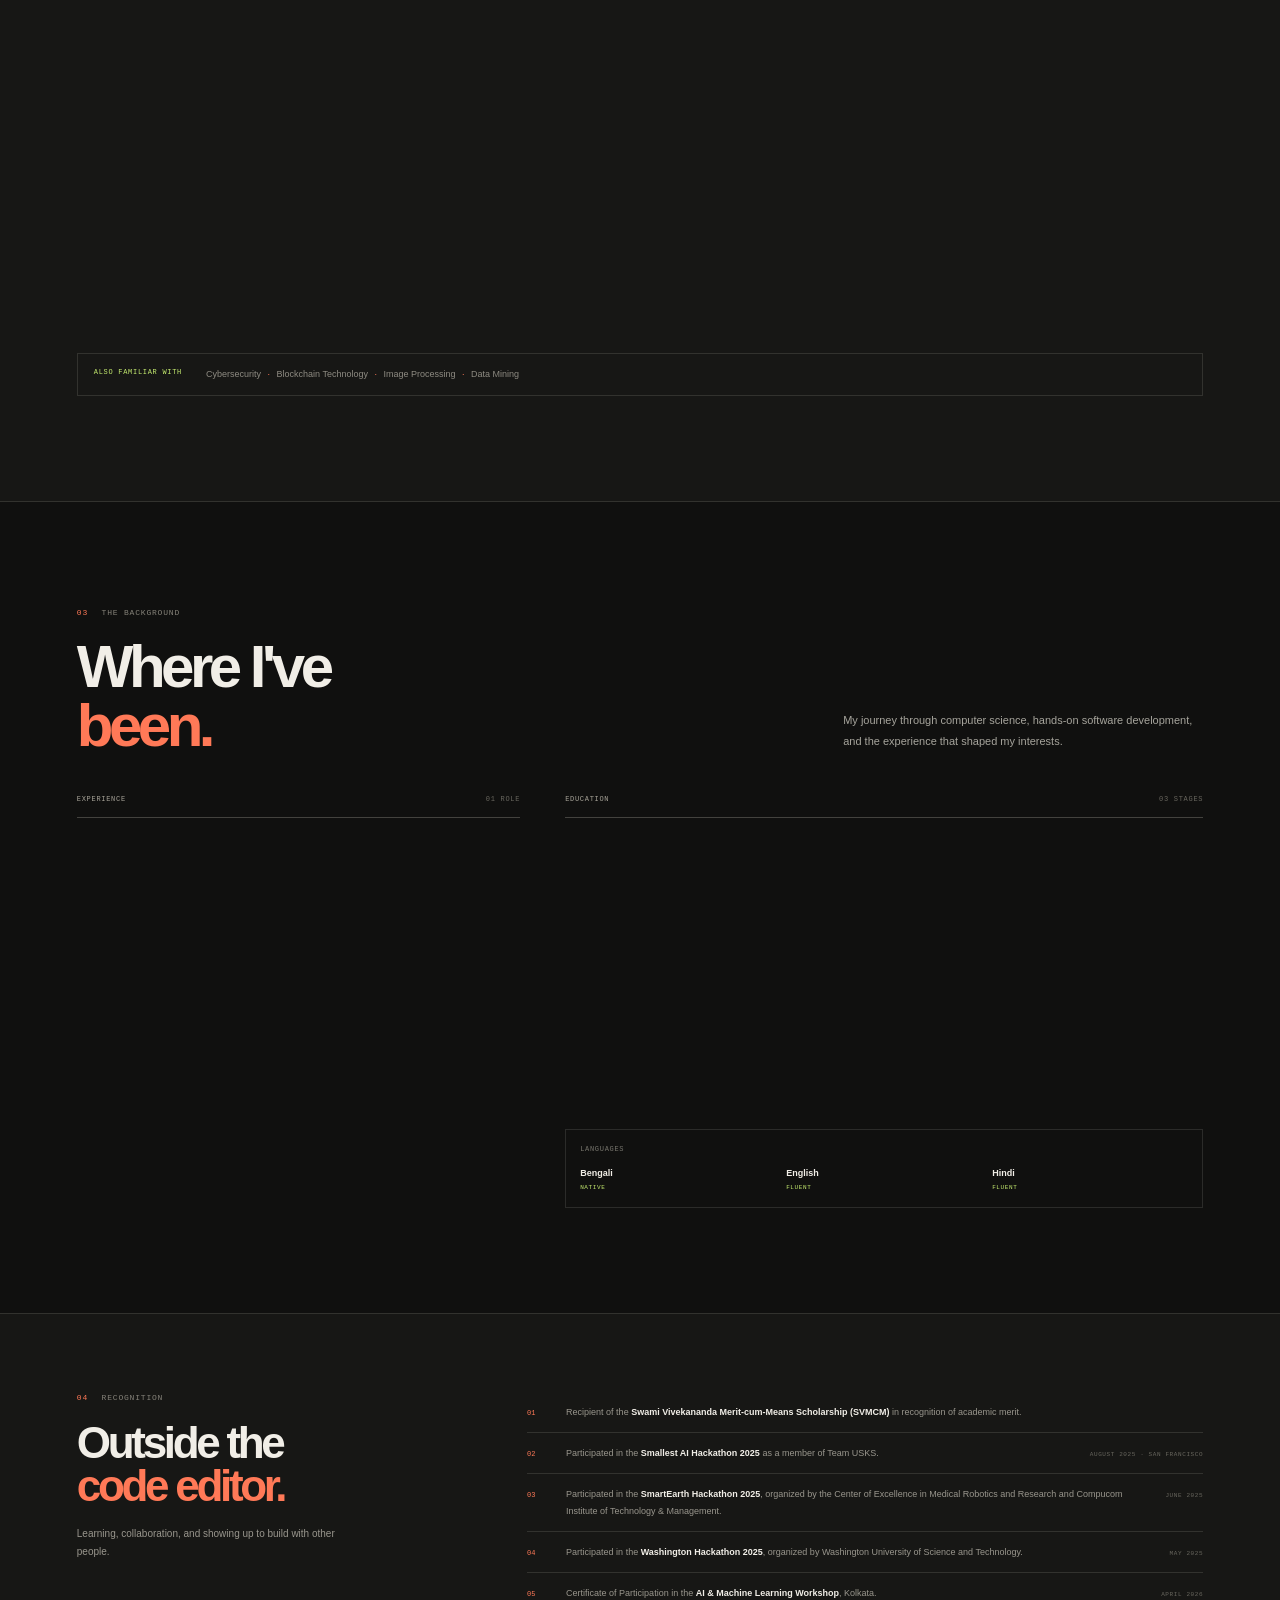
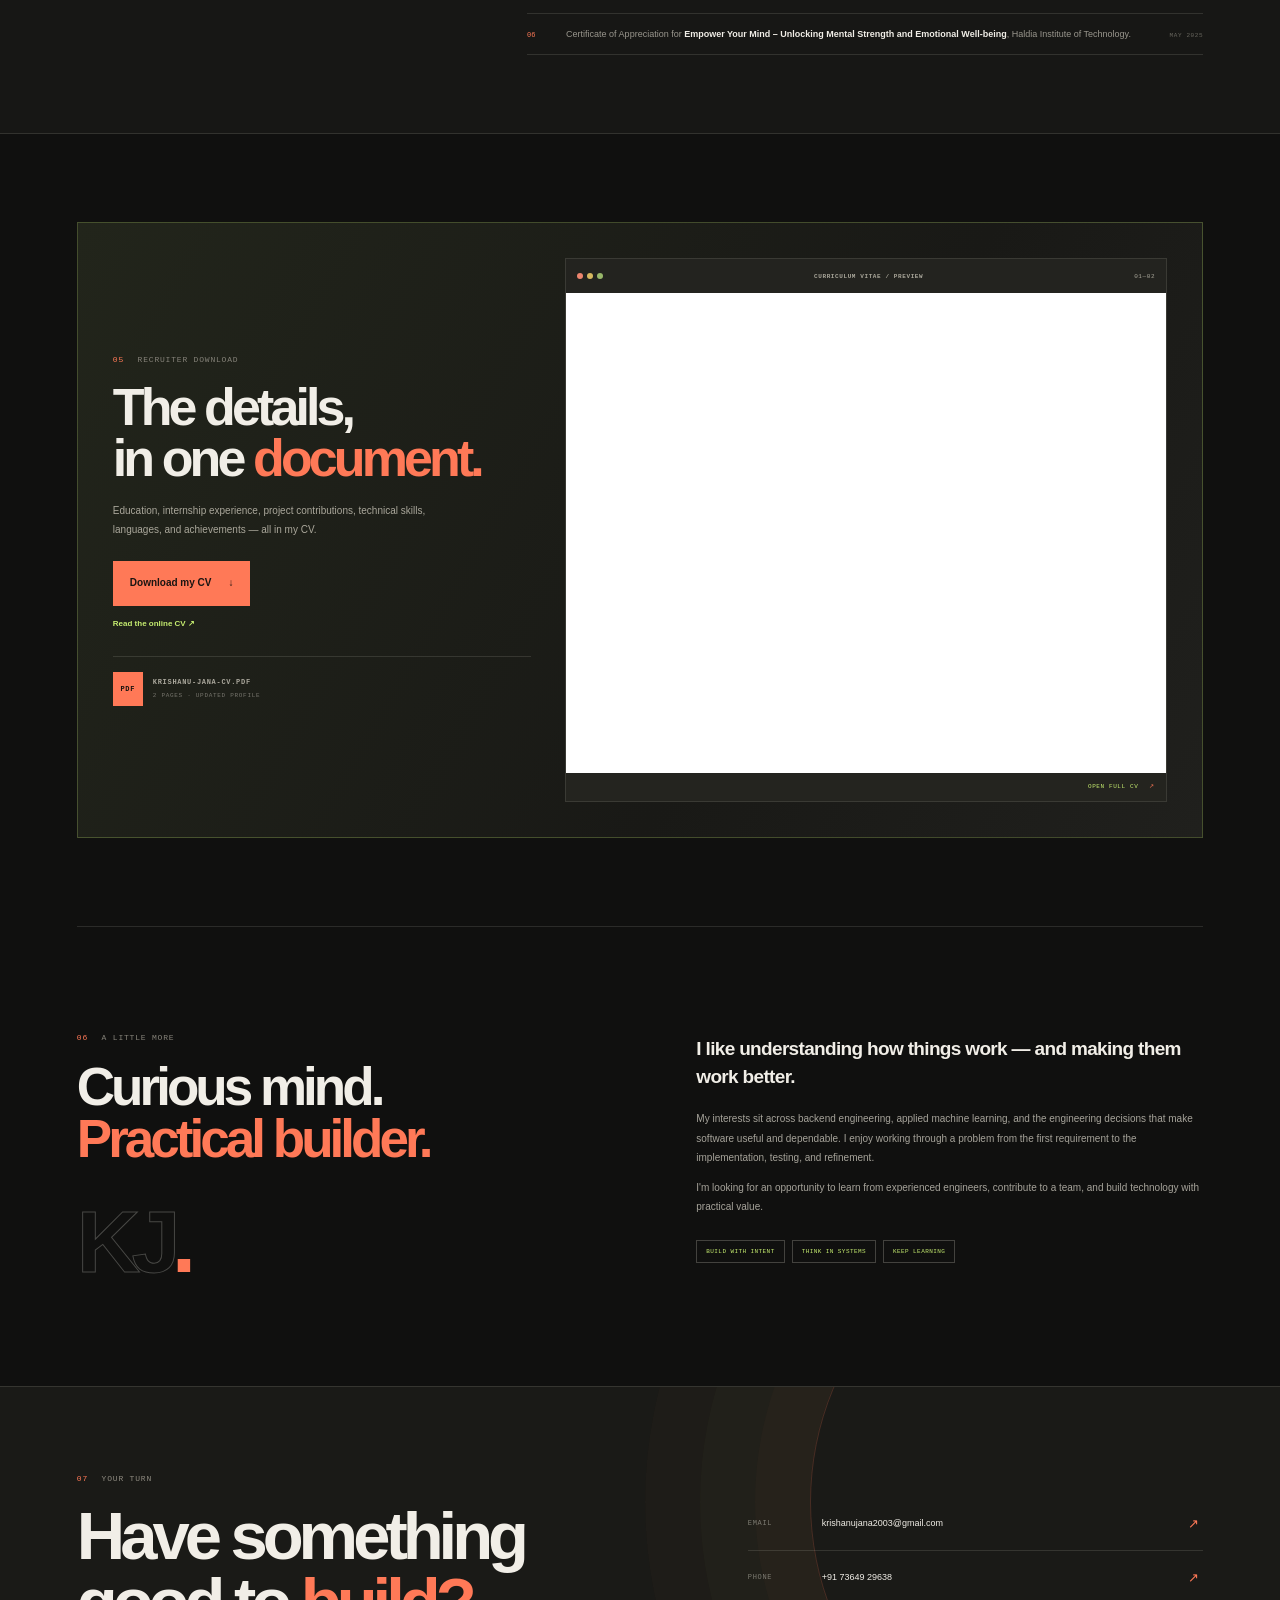
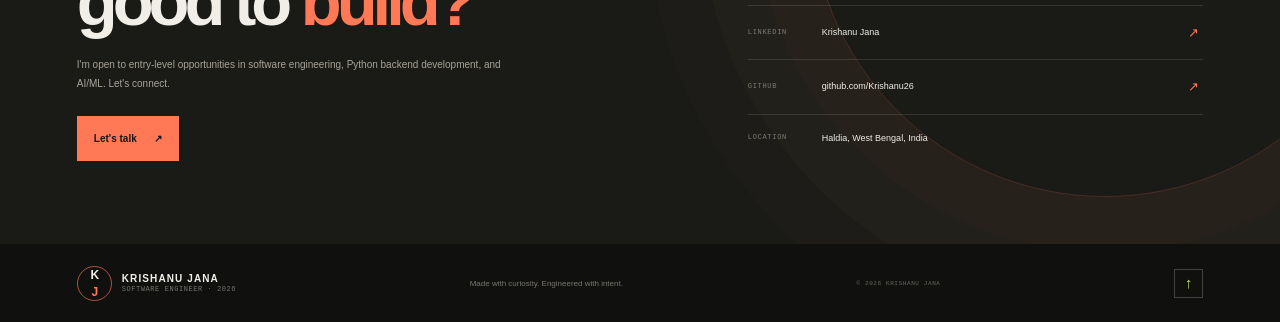
==== commit 5f326ef4: "Mark AushadhiSetu and CivicLens AI as in development" ====
--- a/index.html
+++ b/index.html
@@ -131,7 +131,7 @@
                     <div class="art-bottomline"><span>SPRING BOOT API</span><span>REACT + TYPESCRIPT</span></div>
                   </div>
                   <div class="project-info">
-                    <div class="project-title-row"><div><span class="project-label">FULL STACK · HEALTH TECHNOLOGY</span><h3>AushadhiSetu</h3><small>JAVA 21 · REACT · TYPESCRIPT</small></div><span class="project-number">01</span></div>
+                    <div class="project-title-row"><div><span class="project-label">FULL STACK · HEALTH TECHNOLOGY</span><h3>AushadhiSetu</h3><small class="project-status">IN DEVELOPMENT</small><small>JAVA 21 · REACT · TYPESCRIPT</small></div><span class="project-number">01</span></div>
                     <p class="project-desc">A medicine-discovery and pharmacy-inventory portfolio application connecting patient, pharmacy, and administrator workflows.</p>
                     <div class="project-details">
                       <div><b>01</b><span>Role-based dashboards, JWT authentication, and BCrypt password hashing.</span></div>
@@ -213,7 +213,7 @@
                     <div class="art-bottomline"><span>EXPLAINABLE NLP</span><span>HUMAN-IN-THE-LOOP</span></div>
                   </div>
                   <div class="project-info">
-                    <div class="project-title-row"><div><span class="project-label">AI · NLP · CIVIC TECHNOLOGY</span><h3>CivicLens AI</h3><small>COMMUNITY REPORT TRIAGE</small></div><span class="project-number">04</span></div>
+                    <div class="project-title-row"><div><span class="project-label">AI · NLP · CIVIC TECHNOLOGY</span><h3>CivicLens AI</h3><small class="project-status">IN DEVELOPMENT</small><small>COMMUNITY REPORT TRIAGE</small></div><span class="project-number">04</span></div>
                     <p class="project-desc">A civic-report triage API that suggests service categories, finds possible duplicate reports, and creates a priority-ranked queue for human review.</p>
                     <div class="project-details">
                       <div><b>01</b><span>Naive Bayes text classification with confidence hints and a small included example dataset.</span></div>
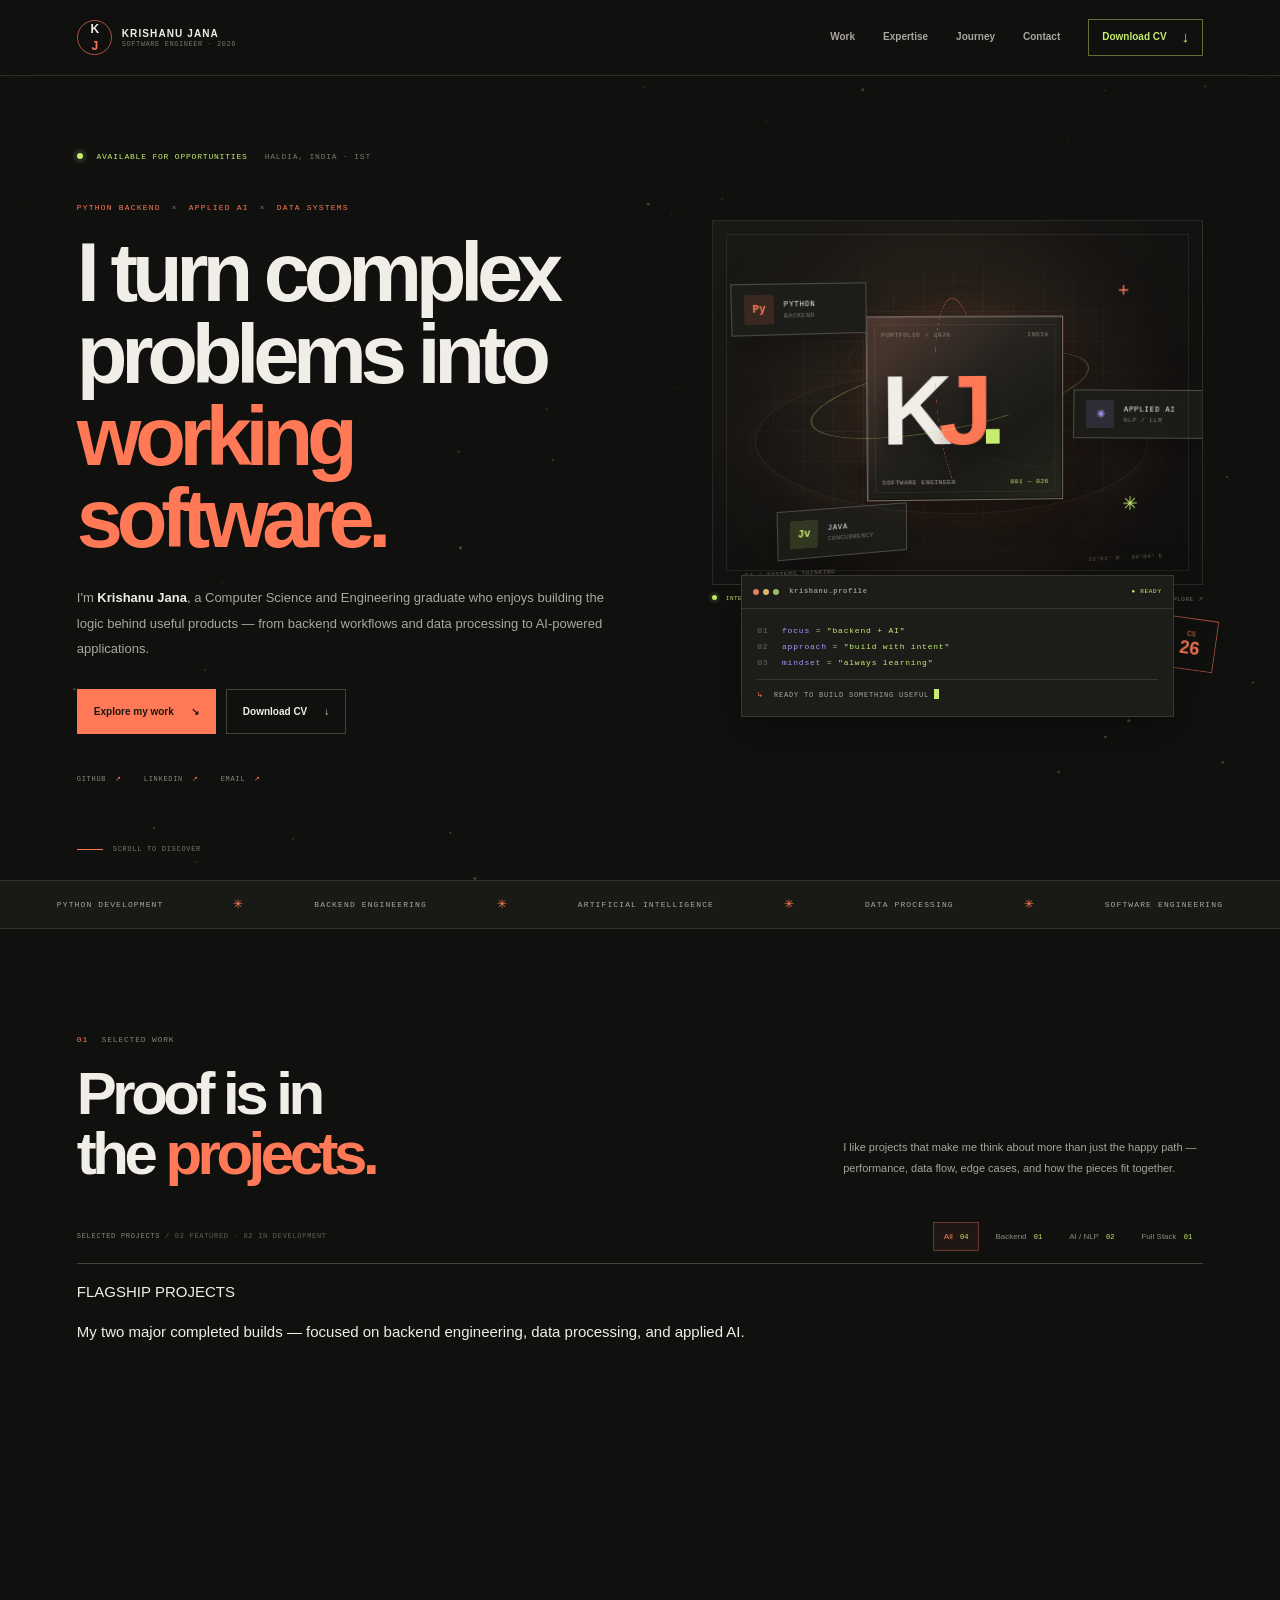
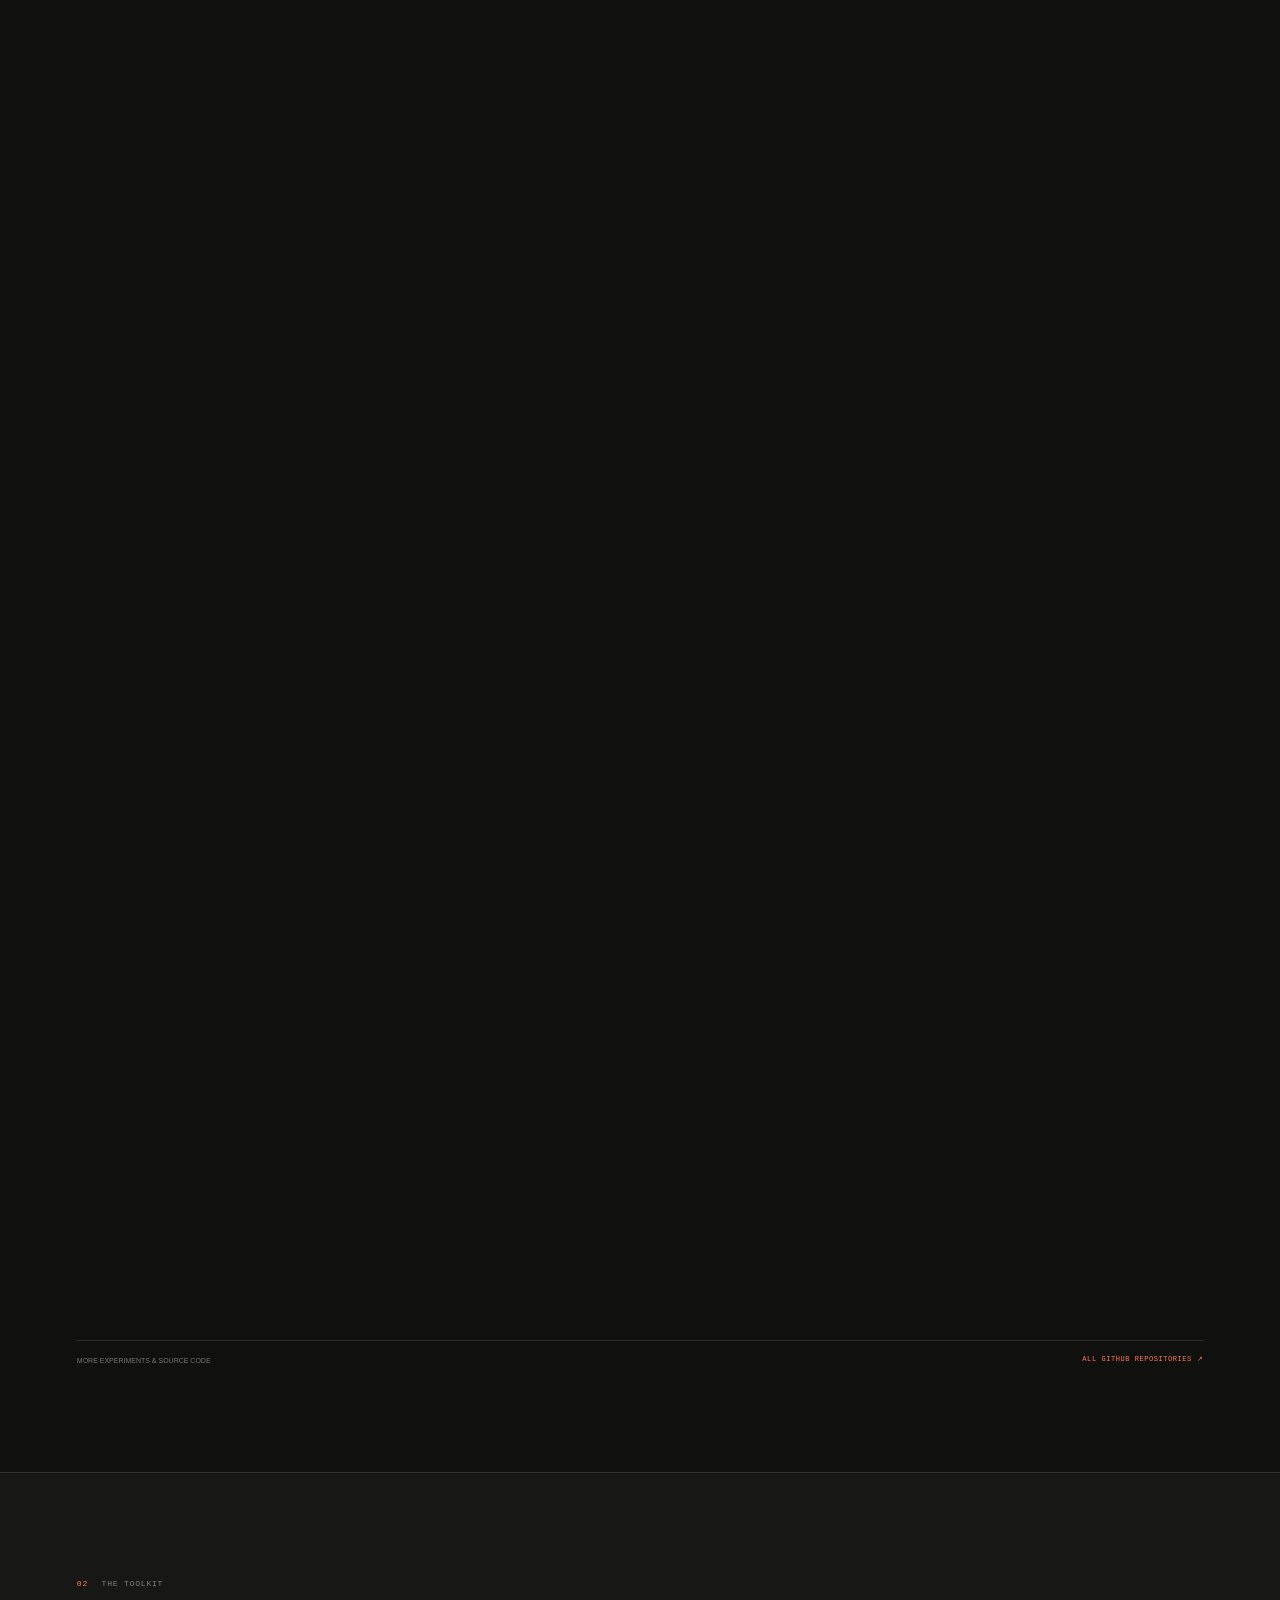
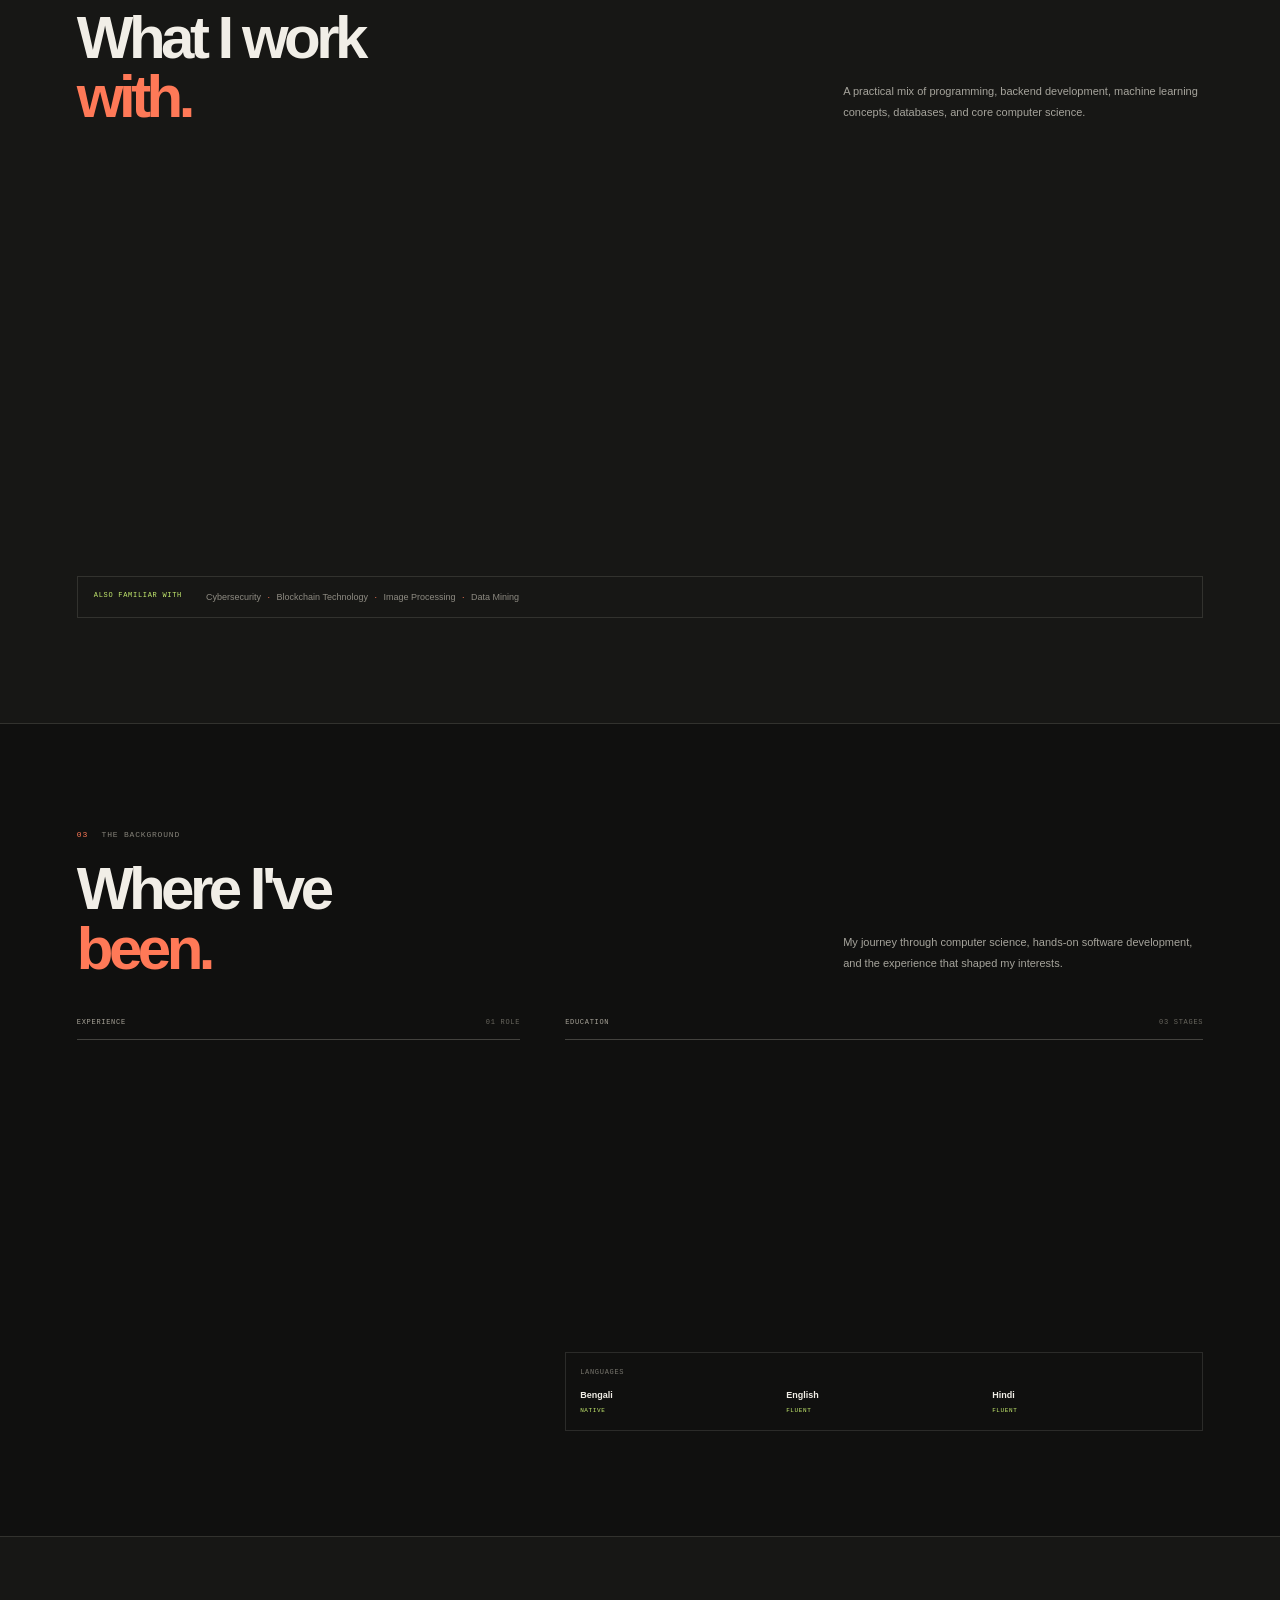
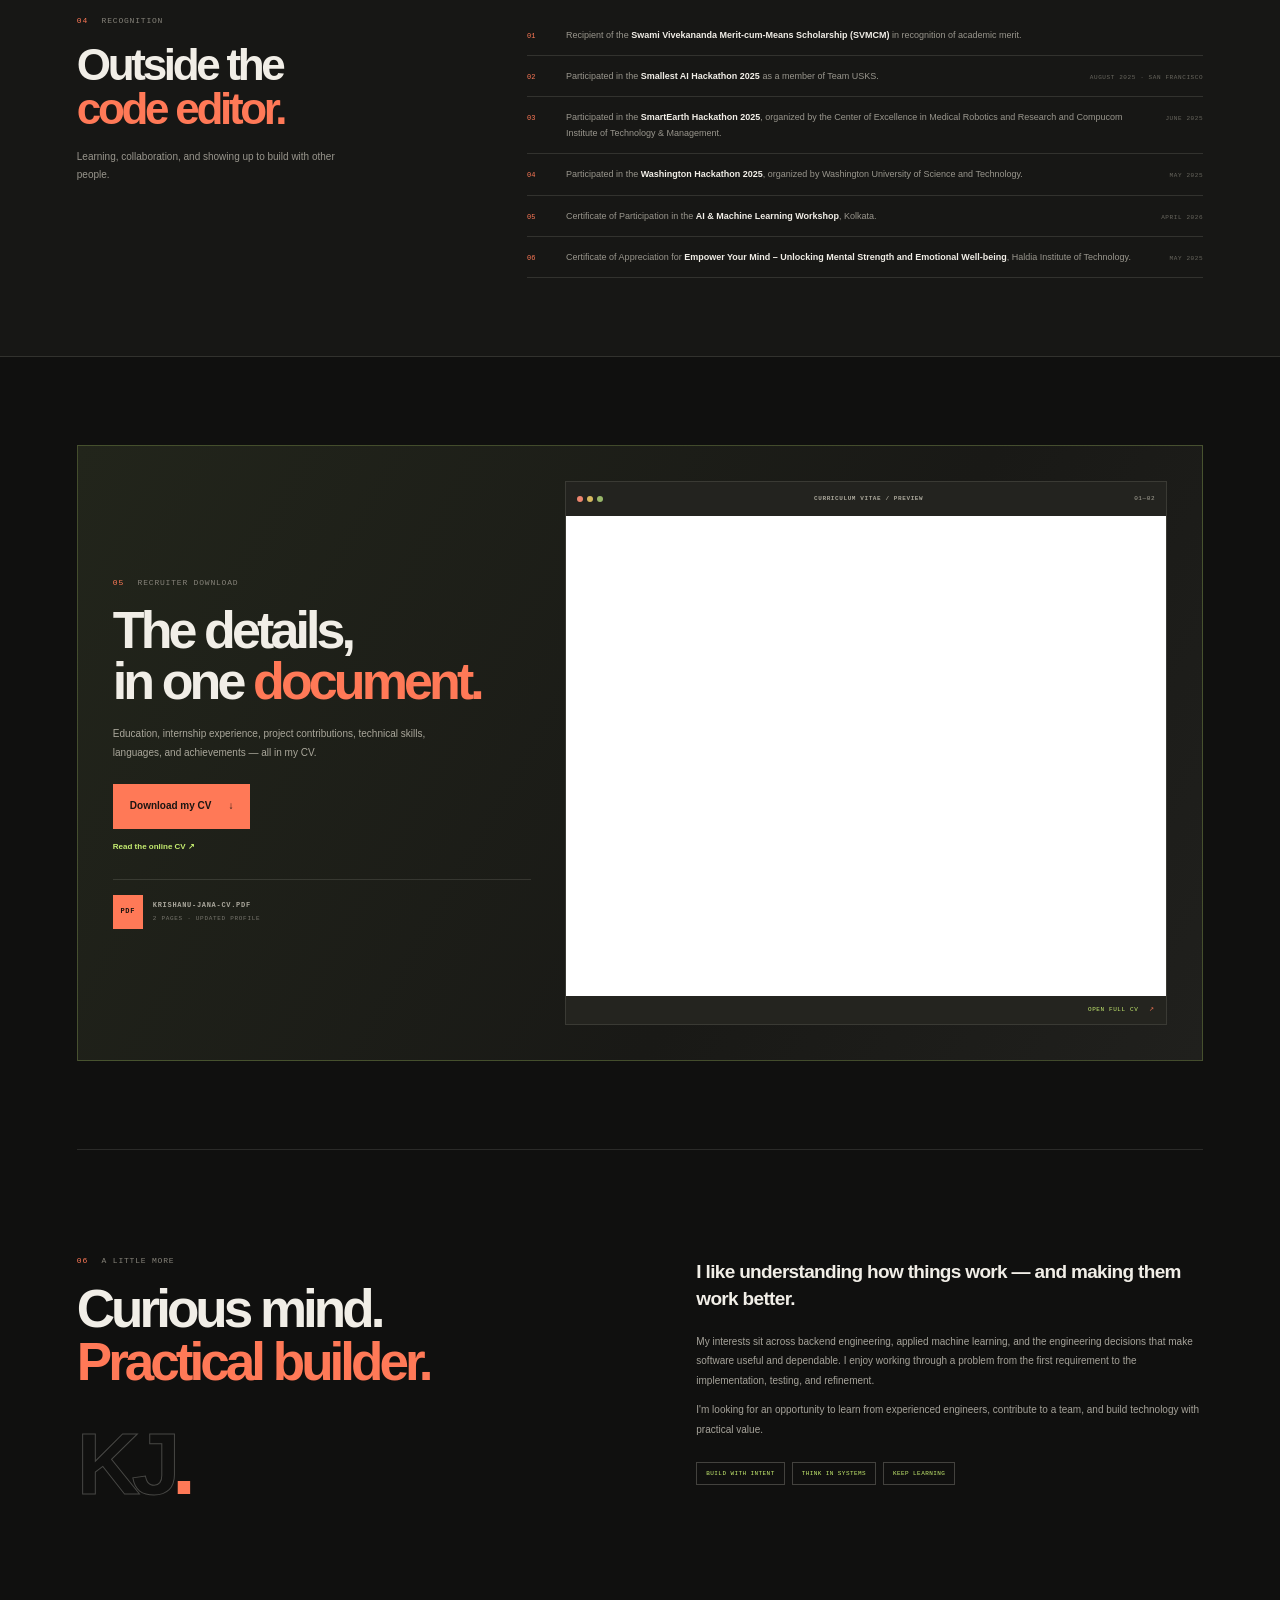
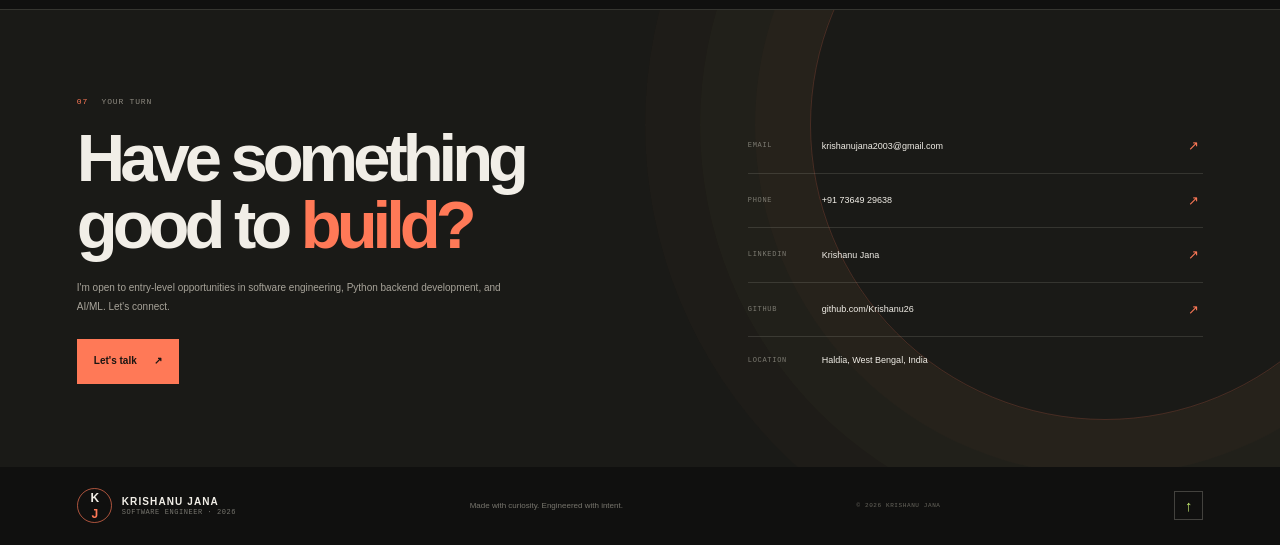
==== commit 6e96fa0b: "Feature DataFlow and AI Mental Health as flagship completed projects" ====
--- a/index.html
+++ b/index.html
@@ -109,7 +109,7 @@
       </div>
 
       <div class="work-filter-row">
-        <span>SELECTED PROJECTS <b> / 04 BUILDS</b></span>
+        <span>SELECTED PROJECTS <b> / 02 FEATURED · 02 IN DEVELOPMENT</b></span>
         <div class="project-filters" role="group" aria-label="Filter projects">
           <button class="filter-button is-active" type="button" data-filter="all" aria-pressed="true">All <span>04</span></button>
           <button class="filter-button" type="button" data-filter="backend" aria-pressed="false">Backend <span>01</span></button>
@@ -118,113 +118,117 @@
         </div>
       </div>
 
+      <div class="featured-projects-heading">
+        <span>FLAGSHIP PROJECTS</span>
+        <p>My two major completed builds — focused on backend engineering, data processing, and applied AI.</p>
+      </div>
       <div class="project-grid">
+        <article class="project-card project-featured featured-dataflow reveal" data-category="backend">
+                          <div class="project-art dataflow-art">
+                            <div class="art-topline"><span>01 / FEATURED · DATA ENGINEERING</span><span>JAVA · SPRING BOOT</span></div>
+                            <div class="dataflow-canvas">
+                              <div class="data-node source-node"><small>INPUT</small><b>CSV</b><span>RAW DATA</span></div>
+                              <div class="connector"><i></i><i></i><i></i></div>
+                              <div class="data-node split-node"><small>PARTITION</small><div class="split-stack"><i></i><i></i><i></i><i></i></div></div>
+                              <div class="connector"><i></i><i></i><i></i></div>
+                              <div class="worker-node"><small>WORKER POOL</small><div class="worker-cells"><i></i><i></i><i></i><i></i><i></i><i></i></div></div>
+                              <div class="connector"><i></i><i></i><i></i></div>
+                              <div class="data-node output-node"><small>OUTPUT</small><b>Σ</b><span>RESULT</span></div>
+                            </div>
+                            <div class="art-bottomline"><span>BOUNDED CONCURRENCY</span><span>MAP → PROCESS → REDUCE</span></div>
+                            <div class="art-ghost">02</div>
+                          </div>
+                          <div class="project-info">
+                            <div class="project-title-row"><div><span class="project-label">BACKEND · PARALLEL DATA PROCESSING</span><h3>DataFlow</h3><small>JAN 2024 — DEC 2024</small></div><span class="project-number">01</span></div>
+                            <p class="project-desc">A MapReduce-style parallel data-processing and analytics engine that partitions CSV datasets, executes work concurrently, and combines results through a bounded worker architecture.</p>
+                            <div class="project-details">
+                              <div><b>01</b><span>Five analytical operations: COUNT, SUM, AVG, MIN, MAX — with grouped aggregation and BigDecimal precision.</span></div>
+                              <div><b>02</b><span>Two-level bounded thread pools, backpressure, queue saturation handling, and graceful shutdown.</span></div>
+                              <div><b>03</b><span>Asynchronous REST APIs for CSV ingestion, job submission, monitoring, and result retrieval.</span></div>
+                            </div>
+                            <div class="tag-list"><span>Java 17</span><span>Spring Boot</span><span>Multithreading</span><span>Maven</span><span>JUnit 5</span></div>
+                            <a class="project-link" href="https://github.com/Krishanu26/Dataflow-distributed-engine" target="_blank" rel="noopener noreferrer">EXPLORE REPOSITORY <span>↗</span></a>
+                          </div>
+                        </article>
+
+        <article class="project-card project-featured project-ai featured-mental reveal" data-category="ai">
+                          <div class="project-art mental-art">
+                            <div class="art-topline"><span>02 / FEATURED · APPLIED AI</span><span>PYTHON · FLASK</span></div>
+                            <div class="assessment-card">
+                              <div class="assessment-head"><span>ASSESSMENT ENGINE</span><span>01 — 21</span></div>
+                              <div class="assessment-title">A structured<br><em>check-in.</em></div>
+                              <div class="assessment-copy">BDI-II QUESTIONNAIRE FLOW</div>
+                              <div class="assessment-bars"><i></i><i></i><i></i><i></i><i></i><i></i><i></i><i></i><i></i><i></i><i></i></div>
+                              <div class="assessment-foot"><span>RESPONSE</span><span>PROCESSING</span><span>RESULT</span></div>
+                            </div>
+                            <div class="art-bottomline"><span>BACKEND DEVELOPER &amp; BACKEND LEAD</span><span>JAN 2025 — JUN 2026</span></div>
+                            <div class="art-ghost">03</div>
+                          </div>
+                          <div class="project-info">
+                            <div class="project-title-row"><div><span class="project-label">APPLIED AI · HEALTH TECHNOLOGY</span><h3>AI Mental Health Screening and Support System</h3><small>JAN 2025 — JUN 2026</small></div><span class="project-number">02</span></div>
+                            <p class="project-desc">A team project combining a structured Beck Depression Inventory (BDI-II) self-assessment workflow with AI-assisted chat support and backend data processing.</p>
+                            <div class="role-callout"><span>MY ROLE</span><b>Backend Developer &amp; Backend Lead</b><small>THREE-MEMBER DEVELOPMENT TEAM</small></div>
+                            <div class="project-details">
+                              <div><b>01</b><span>Led backend development using Python and Flask, coordinating application workflows and integration.</span></div>
+                              <div><b>02</b><span>Connected the chatbot, assessment engine, and database components through server-side functionality.</span></div>
+                              <div><b>03</b><span>Contributed to response processing, automated score calculation, and severity classification.</span></div>
+                            </div>
+                            <div class="tag-list"><span>Python</span><span>Flask</span><span>MongoDB</span><span>LLaMA 3</span><span>NLP</span><span>Scikit-learn</span></div>
+                            <a class="project-link" href="https://github.com/Krishanu26/AI-Mental-Health-Screening-and-Support-System" target="_blank" rel="noopener noreferrer">EXPLORE REPOSITORY <span>↗</span></a>
+                            <p class="project-note">An educational self-assessment project, not a clinical diagnostic service.</p>
+                          </div>
+                        </article>
+
         <article class="project-card reveal" data-category="fullstack">
-                  <div class="project-art medicine-art">
-                    <div class="art-topline"><span>01 / FULL-STACK HEALTH TECH</span><span>JAVA · REACT</span></div>
-                    <div class="medicine-board">
-                      <div class="medicine-window"><span class="medicine-logo">A<span>+</span></span><b>AushadhiSetu</b><small>MEDICINE ACCESS NETWORK</small></div>
-                      <div class="medicine-flow"><span>PATIENT</span><i>↔</i><span>PHARMACY</span></div>
-                      <div class="medicine-grid"><div><b>01</b><small>CATALOGUE</small></div><div><b>02</b><small>INVENTORY</small></div><div><b>03</b><small>RESERVATIONS</small></div></div>
-                      <div class="medicine-status"><i></i> ROLE-BASED WORKFLOWS</div>
-                    </div>
-                    <div class="art-bottomline"><span>SPRING BOOT API</span><span>REACT + TYPESCRIPT</span></div>
-                  </div>
-                  <div class="project-info">
-                    <div class="project-title-row"><div><span class="project-label">FULL STACK · HEALTH TECHNOLOGY</span><h3>AushadhiSetu</h3><small class="project-status">IN DEVELOPMENT</small><small>JAVA 21 · REACT · TYPESCRIPT</small></div><span class="project-number">01</span></div>
-                    <p class="project-desc">A medicine-discovery and pharmacy-inventory portfolio application connecting patient, pharmacy, and administrator workflows.</p>
-                    <div class="project-details">
-                      <div><b>01</b><span>Role-based dashboards, JWT authentication, and BCrypt password hashing.</span></div>
-                      <div><b>02</b><span>Medicine catalogue, pharmacy availability, batch/expiry tracking, and stock movements.</span></div>
-                      <div><b>03</b><span>Reservation states from pending through fulfilment, with cancellation and stock release.</span></div>
-                    </div>
-                    <div class="tag-list"><span>Java 21</span><span>Spring Boot</span><span>Spring Security</span><span>React</span><span>TypeScript</span><span>Vite</span></div>
-                    <a class="project-link" href="https://github.com/Krishanu26/AushadhiSetu" target="_blank" rel="noopener noreferrer">EXPLORE REPOSITORY <span>↗</span></a>
-                    <p class="project-note">Educational demo with fictional sample records—not live pharmacy inventory, prescription authorization, or medical advice.</p>
-                  </div>
-                </article>
-
-        <article class="project-card reveal" data-category="backend">
-                  <div class="project-art dataflow-art">
-                    <div class="art-topline"><span>02 / DATA ENGINEERING</span><span>JAVA · SPRING BOOT</span></div>
-                    <div class="dataflow-canvas">
-                      <div class="data-node source-node"><small>INPUT</small><b>CSV</b><span>RAW DATA</span></div>
-                      <div class="connector"><i></i><i></i><i></i></div>
-                      <div class="data-node split-node"><small>PARTITION</small><div class="split-stack"><i></i><i></i><i></i><i></i></div></div>
-                      <div class="connector"><i></i><i></i><i></i></div>
-                      <div class="worker-node"><small>WORKER POOL</small><div class="worker-cells"><i></i><i></i><i></i><i></i><i></i><i></i></div></div>
-                      <div class="connector"><i></i><i></i><i></i></div>
-                      <div class="data-node output-node"><small>OUTPUT</small><b>Σ</b><span>RESULT</span></div>
-                    </div>
-                    <div class="art-bottomline"><span>BOUNDED CONCURRENCY</span><span>MAP → PROCESS → REDUCE</span></div>
-                    <div class="art-ghost">02</div>
-                  </div>
-                  <div class="project-info">
-                    <div class="project-title-row"><div><span class="project-label">BACKEND · PARALLEL DATA PROCESSING</span><h3>DataFlow</h3><small>JAN 2024 — DEC 2024</small></div><span class="project-number">02</span></div>
-                    <p class="project-desc">A MapReduce-style parallel data-processing and analytics engine that partitions CSV datasets, executes work concurrently, and combines results through a bounded worker architecture.</p>
-                    <div class="project-details">
-                      <div><b>01</b><span>Five analytical operations: COUNT, SUM, AVG, MIN, MAX — with grouped aggregation and BigDecimal precision.</span></div>
-                      <div><b>02</b><span>Two-level bounded thread pools, backpressure, queue saturation handling, and graceful shutdown.</span></div>
-                      <div><b>03</b><span>Asynchronous REST APIs for CSV ingestion, job submission, monitoring, and result retrieval.</span></div>
-                    </div>
-                    <div class="tag-list"><span>Java 17</span><span>Spring Boot</span><span>Multithreading</span><span>Maven</span><span>JUnit 5</span></div>
-                    <a class="project-link" href="https://github.com/Krishanu26/Dataflow-distributed-engine" target="_blank" rel="noopener noreferrer">EXPLORE REPOSITORY <span>↗</span></a>
-                  </div>
-                </article>
-
-        <article class="project-card project-ai reveal" data-category="ai">
-                  <div class="project-art mental-art">
-                    <div class="art-topline"><span>03 / APPLIED AI</span><span>PYTHON · FLASK</span></div>
-                    <div class="assessment-card">
-                      <div class="assessment-head"><span>ASSESSMENT ENGINE</span><span>01 — 21</span></div>
-                      <div class="assessment-title">A structured<br><em>check-in.</em></div>
-                      <div class="assessment-copy">BDI-II QUESTIONNAIRE FLOW</div>
-                      <div class="assessment-bars"><i></i><i></i><i></i><i></i><i></i><i></i><i></i><i></i><i></i><i></i><i></i></div>
-                      <div class="assessment-foot"><span>RESPONSE</span><span>PROCESSING</span><span>RESULT</span></div>
-                    </div>
-                    <div class="art-bottomline"><span>BACKEND DEVELOPER &amp; BACKEND LEAD</span><span>JAN 2025 — JUN 2026</span></div>
-                    <div class="art-ghost">03</div>
-                  </div>
-                  <div class="project-info">
-                    <div class="project-title-row"><div><span class="project-label">APPLIED AI · HEALTH TECHNOLOGY</span><h3>AI Mental Health Screening and Support System</h3><small>JAN 2025 — JUN 2026</small></div><span class="project-number">03</span></div>
-                    <p class="project-desc">A team project combining a structured Beck Depression Inventory (BDI-II) self-assessment workflow with AI-assisted chat support and backend data processing.</p>
-                    <div class="role-callout"><span>MY ROLE</span><b>Backend Developer &amp; Backend Lead</b><small>THREE-MEMBER DEVELOPMENT TEAM</small></div>
-                    <div class="project-details">
-                      <div><b>01</b><span>Led backend development using Python and Flask, coordinating application workflows and integration.</span></div>
-                      <div><b>02</b><span>Connected the chatbot, assessment engine, and database components through server-side functionality.</span></div>
-                      <div><b>03</b><span>Contributed to response processing, automated score calculation, and severity classification.</span></div>
-                    </div>
-                    <div class="tag-list"><span>Python</span><span>Flask</span><span>MongoDB</span><span>LLaMA 3</span><span>NLP</span><span>Scikit-learn</span></div>
-                    <a class="project-link" href="https://github.com/Krishanu26/AI-Mental-Health-Screening-and-Support-System" target="_blank" rel="noopener noreferrer">EXPLORE REPOSITORY <span>↗</span></a>
-                    <p class="project-note">An educational self-assessment project, not a clinical diagnostic service.</p>
-                  </div>
-                </article>
+                          <div class="project-art medicine-art">
+                            <div class="art-topline"><span>03 / FULL-STACK HEALTH TECH</span><span>JAVA · REACT</span></div>
+                            <div class="medicine-board">
+                              <div class="medicine-window"><span class="medicine-logo">A<span>+</span></span><b>AushadhiSetu</b><small>MEDICINE ACCESS NETWORK</small></div>
+                              <div class="medicine-flow"><span>PATIENT</span><i>↔</i><span>PHARMACY</span></div>
+                              <div class="medicine-grid"><div><b>01</b><small>CATALOGUE</small></div><div><b>02</b><small>INVENTORY</small></div><div><b>03</b><small>RESERVATIONS</small></div></div>
+                              <div class="medicine-status"><i></i> ROLE-BASED WORKFLOWS</div>
+                            </div>
+                            <div class="art-bottomline"><span>SPRING BOOT API</span><span>REACT + TYPESCRIPT</span></div>
+                          </div>
+                          <div class="project-info">
+                            <div class="project-title-row"><div><span class="project-label">FULL STACK · HEALTH TECHNOLOGY</span><h3>AushadhiSetu</h3><small class="project-status">IN DEVELOPMENT</small><small>JAVA 21 · REACT · TYPESCRIPT</small></div><span class="project-number">03</span></div>
+                            <p class="project-desc">A medicine-discovery and pharmacy-inventory portfolio application connecting patient, pharmacy, and administrator workflows.</p>
+                            <div class="project-details">
+                              <div><b>01</b><span>Role-based dashboards, JWT authentication, and BCrypt password hashing.</span></div>
+                              <div><b>02</b><span>Medicine catalogue, pharmacy availability, batch/expiry tracking, and stock movements.</span></div>
+                              <div><b>03</b><span>Reservation states from pending through fulfilment, with cancellation and stock release.</span></div>
+                            </div>
+                            <div class="tag-list"><span>Java 21</span><span>Spring Boot</span><span>Spring Security</span><span>React</span><span>TypeScript</span><span>Vite</span></div>
+                            <a class="project-link" href="https://github.com/Krishanu26/AushadhiSetu" target="_blank" rel="noopener noreferrer">EXPLORE REPOSITORY <span>↗</span></a>
+                            <p class="project-note">Educational demo with fictional sample records—not live pharmacy inventory, prescription authorization, or medical advice.</p>
+                          </div>
+                        </article>
 
         <article class="project-card reveal" data-category="ai">
-                  <div class="project-art civic-art">
-                    <div class="art-topline"><span>04 / CIVIC TECHNOLOGY</span><span>PYTHON · FASTAPI</span></div>
-                    <div class="civic-board">
-                      <div class="civic-board-head"><b>REPORT TRIAGE</b><span>REVIEW QUEUE</span></div>
-                      <div class="civic-board-row"><i>⌖</i><span><b>Road damage</b><small>Category suggestion</small></span><em>HIGH</em></div>
-                      <div class="civic-board-row"><i>⌁</i><span><b>Streetlight outage</b><small>Duplicate candidate</small></span><em>MED</em></div>
-                      <div class="civic-board-row"><i>◈</i><span><b>Drainage issue</b><small>Priority-ranked review</small></span><em>LOW</em></div>
-                      <div class="civic-board-foot">CLASSIFY · MATCH · HUMAN REVIEW</div>
-                    </div>
-                    <div class="art-bottomline"><span>EXPLAINABLE NLP</span><span>HUMAN-IN-THE-LOOP</span></div>
-                  </div>
-                  <div class="project-info">
-                    <div class="project-title-row"><div><span class="project-label">AI · NLP · CIVIC TECHNOLOGY</span><h3>CivicLens AI</h3><small class="project-status">IN DEVELOPMENT</small><small>COMMUNITY REPORT TRIAGE</small></div><span class="project-number">04</span></div>
-                    <p class="project-desc">A civic-report triage API that suggests service categories, finds possible duplicate reports, and creates a priority-ranked queue for human review.</p>
-                    <div class="project-details">
-                      <div><b>01</b><span>Naive Bayes text classification with confidence hints and a small included example dataset.</span></div>
-                      <div><b>02</b><span>Inverted-index duplicate lookup, trie-based area suggestions, and heap-based prioritization.</span></div>
-                      <div><b>03</b><span>FastAPI with SQLAlchemy, SQLite locally, PostgreSQL deployment configuration, Docker, and tests.</span></div>
-                    </div>
-                    <div class="tag-list"><span>Python</span><span>FastAPI</span><span>Naive Bayes</span><span>DSA</span><span>PostgreSQL</span><span>Docker</span></div>
-                    <a class="project-link" href="https://github.com/Krishanu26/CivicLens-AI" target="_blank" rel="noopener noreferrer">EXPLORE REPOSITORY <span>↗</span></a>
-                    <p class="project-note">Suggestions support a human operator; the system does not automatically dispatch or close reports.</p>
-                  </div>
-                </article>
+                          <div class="project-art civic-art">
+                            <div class="art-topline"><span>04 / CIVIC TECHNOLOGY</span><span>PYTHON · FASTAPI</span></div>
+                            <div class="civic-board">
+                              <div class="civic-board-head"><b>REPORT TRIAGE</b><span>REVIEW QUEUE</span></div>
+                              <div class="civic-board-row"><i>⌖</i><span><b>Road damage</b><small>Category suggestion</small></span><em>HIGH</em></div>
+                              <div class="civic-board-row"><i>⌁</i><span><b>Streetlight outage</b><small>Duplicate candidate</small></span><em>MED</em></div>
+                              <div class="civic-board-row"><i>◈</i><span><b>Drainage issue</b><small>Priority-ranked review</small></span><em>LOW</em></div>
+                              <div class="civic-board-foot">CLASSIFY · MATCH · HUMAN REVIEW</div>
+                            </div>
+                            <div class="art-bottomline"><span>EXPLAINABLE NLP</span><span>HUMAN-IN-THE-LOOP</span></div>
+                          </div>
+                          <div class="project-info">
+                            <div class="project-title-row"><div><span class="project-label">AI · NLP · CIVIC TECHNOLOGY</span><h3>CivicLens AI</h3><small class="project-status">IN DEVELOPMENT</small><small>COMMUNITY REPORT TRIAGE</small></div><span class="project-number">04</span></div>
+                            <p class="project-desc">A civic-report triage API that suggests service categories, finds possible duplicate reports, and creates a priority-ranked queue for human review.</p>
+                            <div class="project-details">
+                              <div><b>01</b><span>Naive Bayes text classification with confidence hints and a small included example dataset.</span></div>
+                              <div><b>02</b><span>Inverted-index duplicate lookup, trie-based area suggestions, and heap-based prioritization.</span></div>
+                              <div><b>03</b><span>FastAPI with SQLAlchemy, SQLite locally, PostgreSQL deployment configuration, Docker, and tests.</span></div>
+                            </div>
+                            <div class="tag-list"><span>Python</span><span>FastAPI</span><span>Naive Bayes</span><span>DSA</span><span>PostgreSQL</span><span>Docker</span></div>
+                            <a class="project-link" href="https://github.com/Krishanu26/CivicLens-AI" target="_blank" rel="noopener noreferrer">EXPLORE REPOSITORY <span>↗</span></a>
+                            <p class="project-note">Suggestions support a human operator; the system does not automatically dispatch or close reports.</p>
+                          </div>
+                        </article>
       </div>
 
       <div class="work-footer"><span>MORE EXPERIMENTS &amp; SOURCE CODE</span><a href="https://github.com/Krishanu26?tab=repositories" target="_blank" rel="noopener noreferrer">ALL GITHUB REPOSITORIES ↗</a></div>
--- a/styles.css
+++ b/styles.css
@@ -395,3 +395,27 @@
   .trace-board,.civic-board,.medicine-board,.chat-terminal,.questionnaire-board,.wellbeing-board { width: min(355px,100%); }
   .project-art { padding-inline:13px; }
 }
+
+
+/* Project lifecycle labels */
+.project-status {
+  display: inline-flex !important;
+  width: fit-content;
+  align-items: center;
+  gap: 6px;
+  margin: 4px 0 3px;
+  padding: 3px 7px;
+  border: 1px solid rgba(198,237,112,.28);
+  background: rgba(198,237,112,.07);
+  color: var(--acid) !important;
+  font-size: 6px !important;
+  letter-spacing: .12em !important;
+}
+.project-status::before {
+  width: 5px;
+  height: 5px;
+  border-radius: 50%;
+  background: var(--acid);
+  box-shadow: 0 0 0 3px rgba(198,237,112,.09);
+  content: "";
+}
